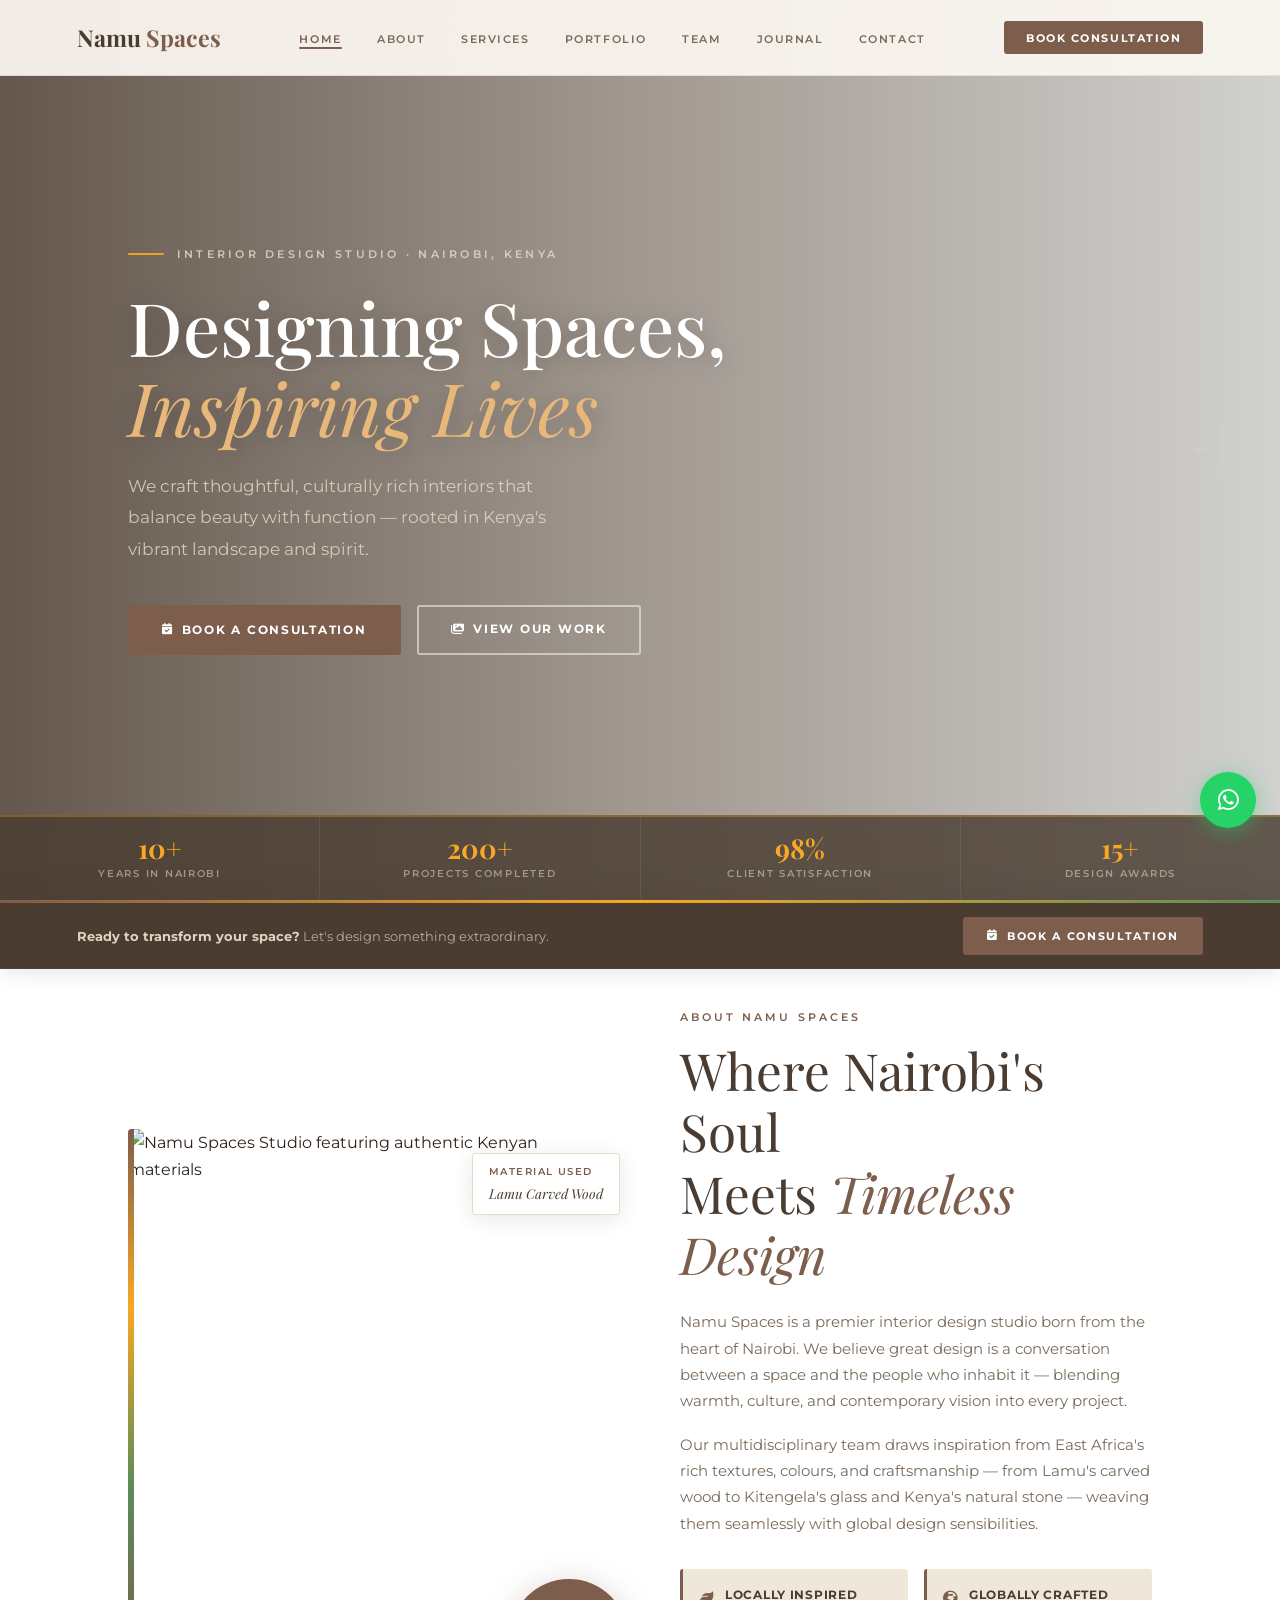
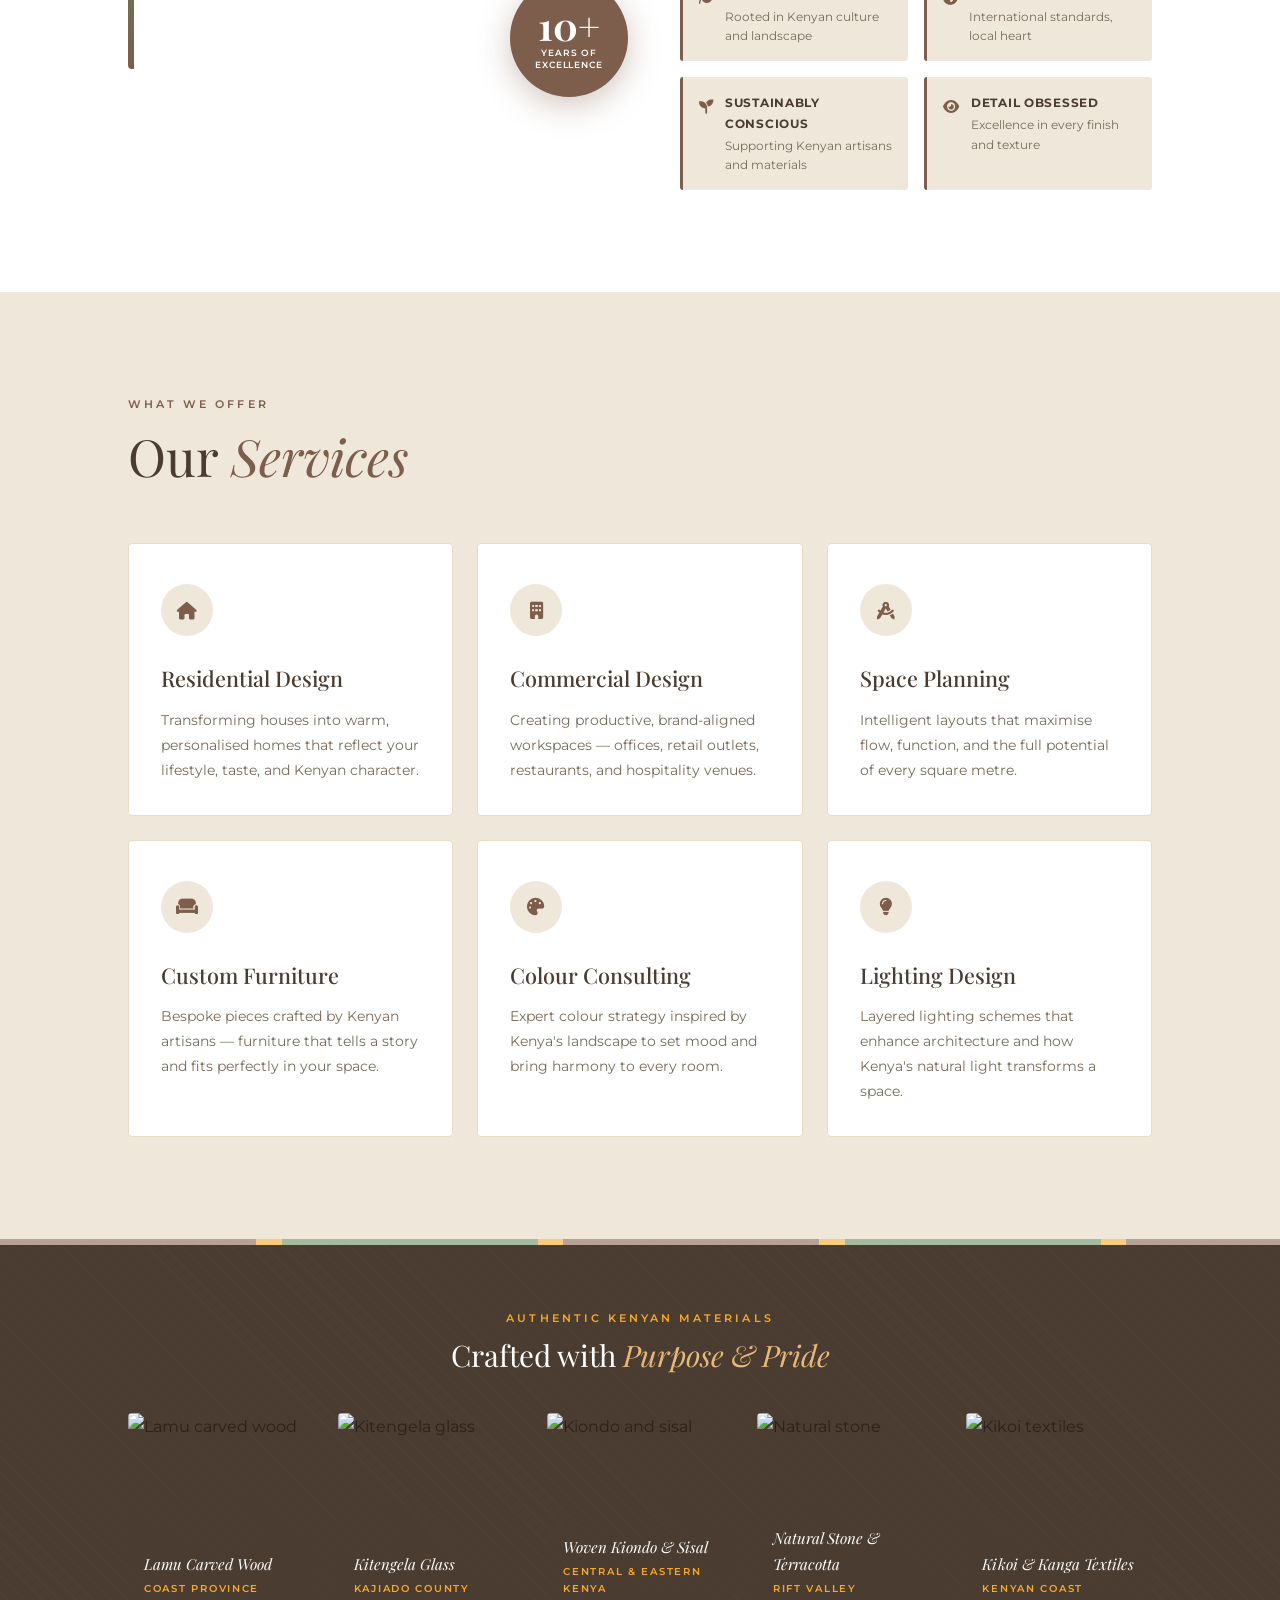
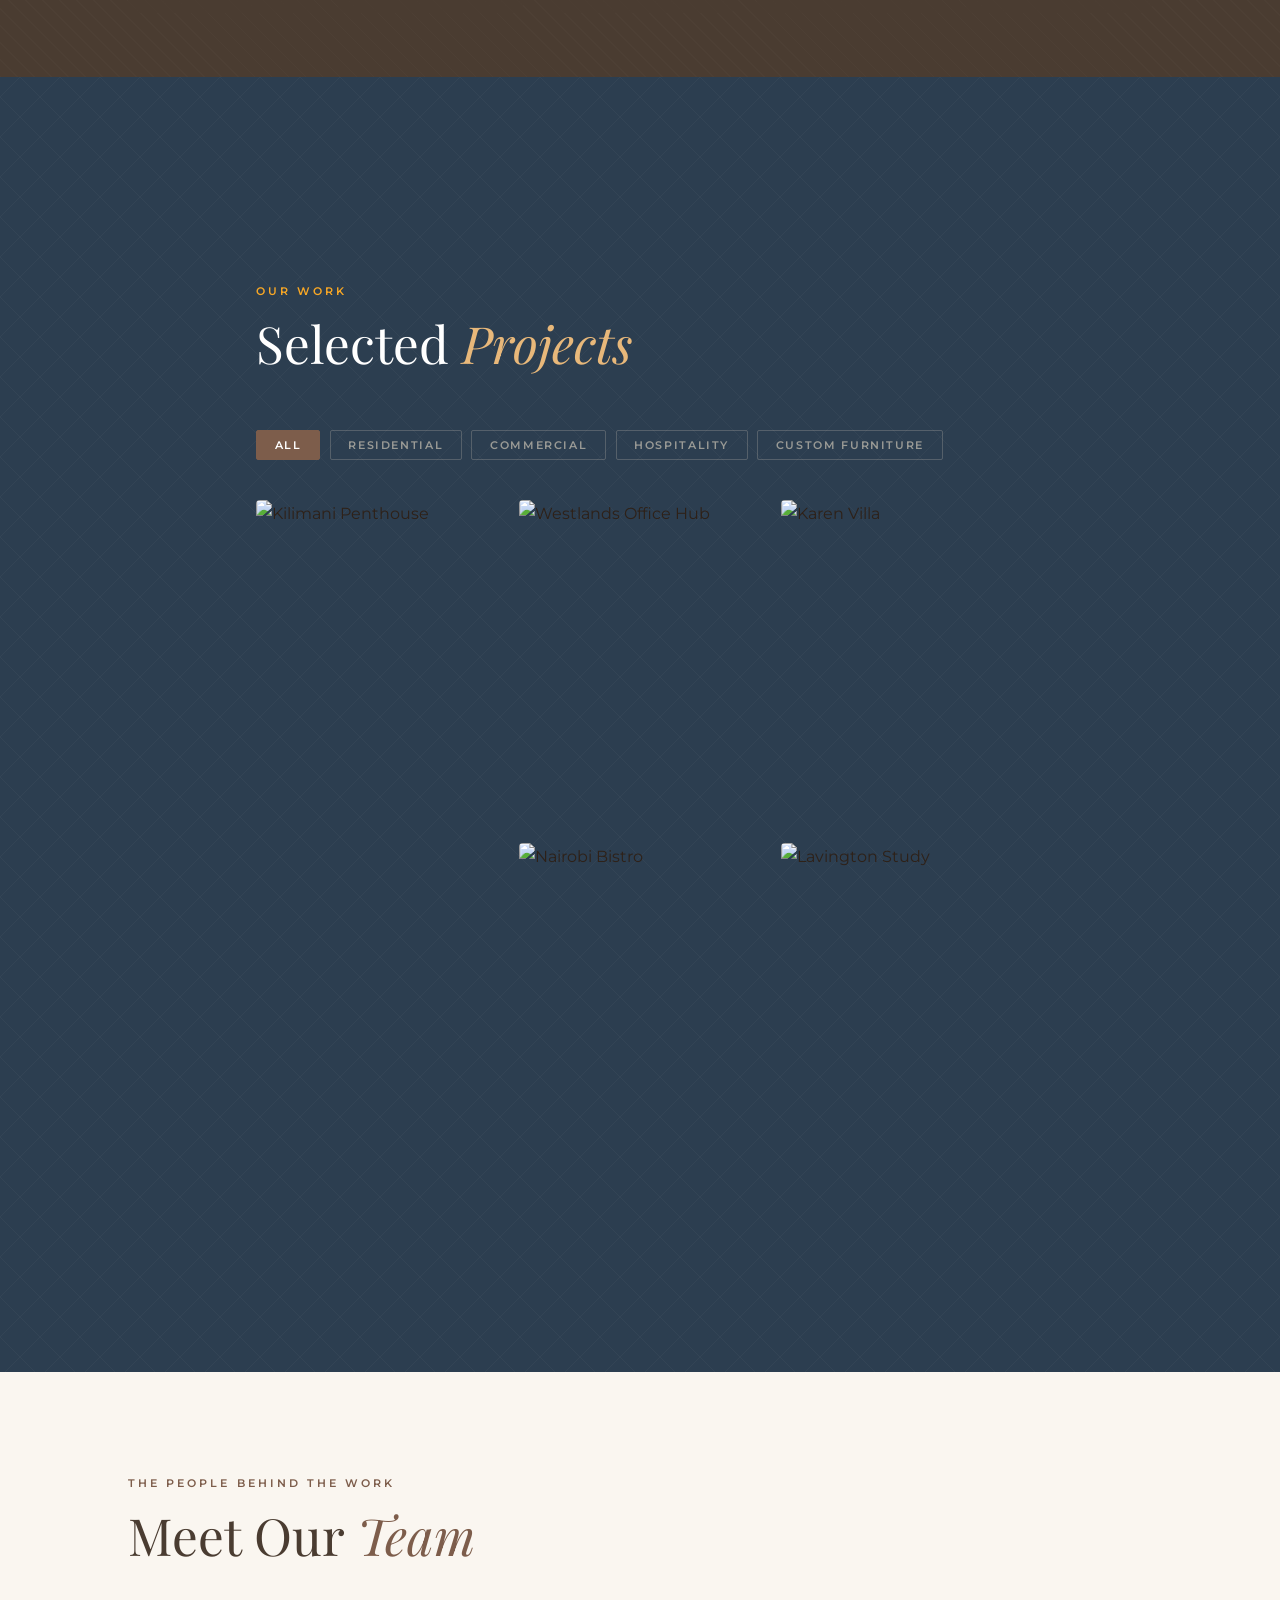
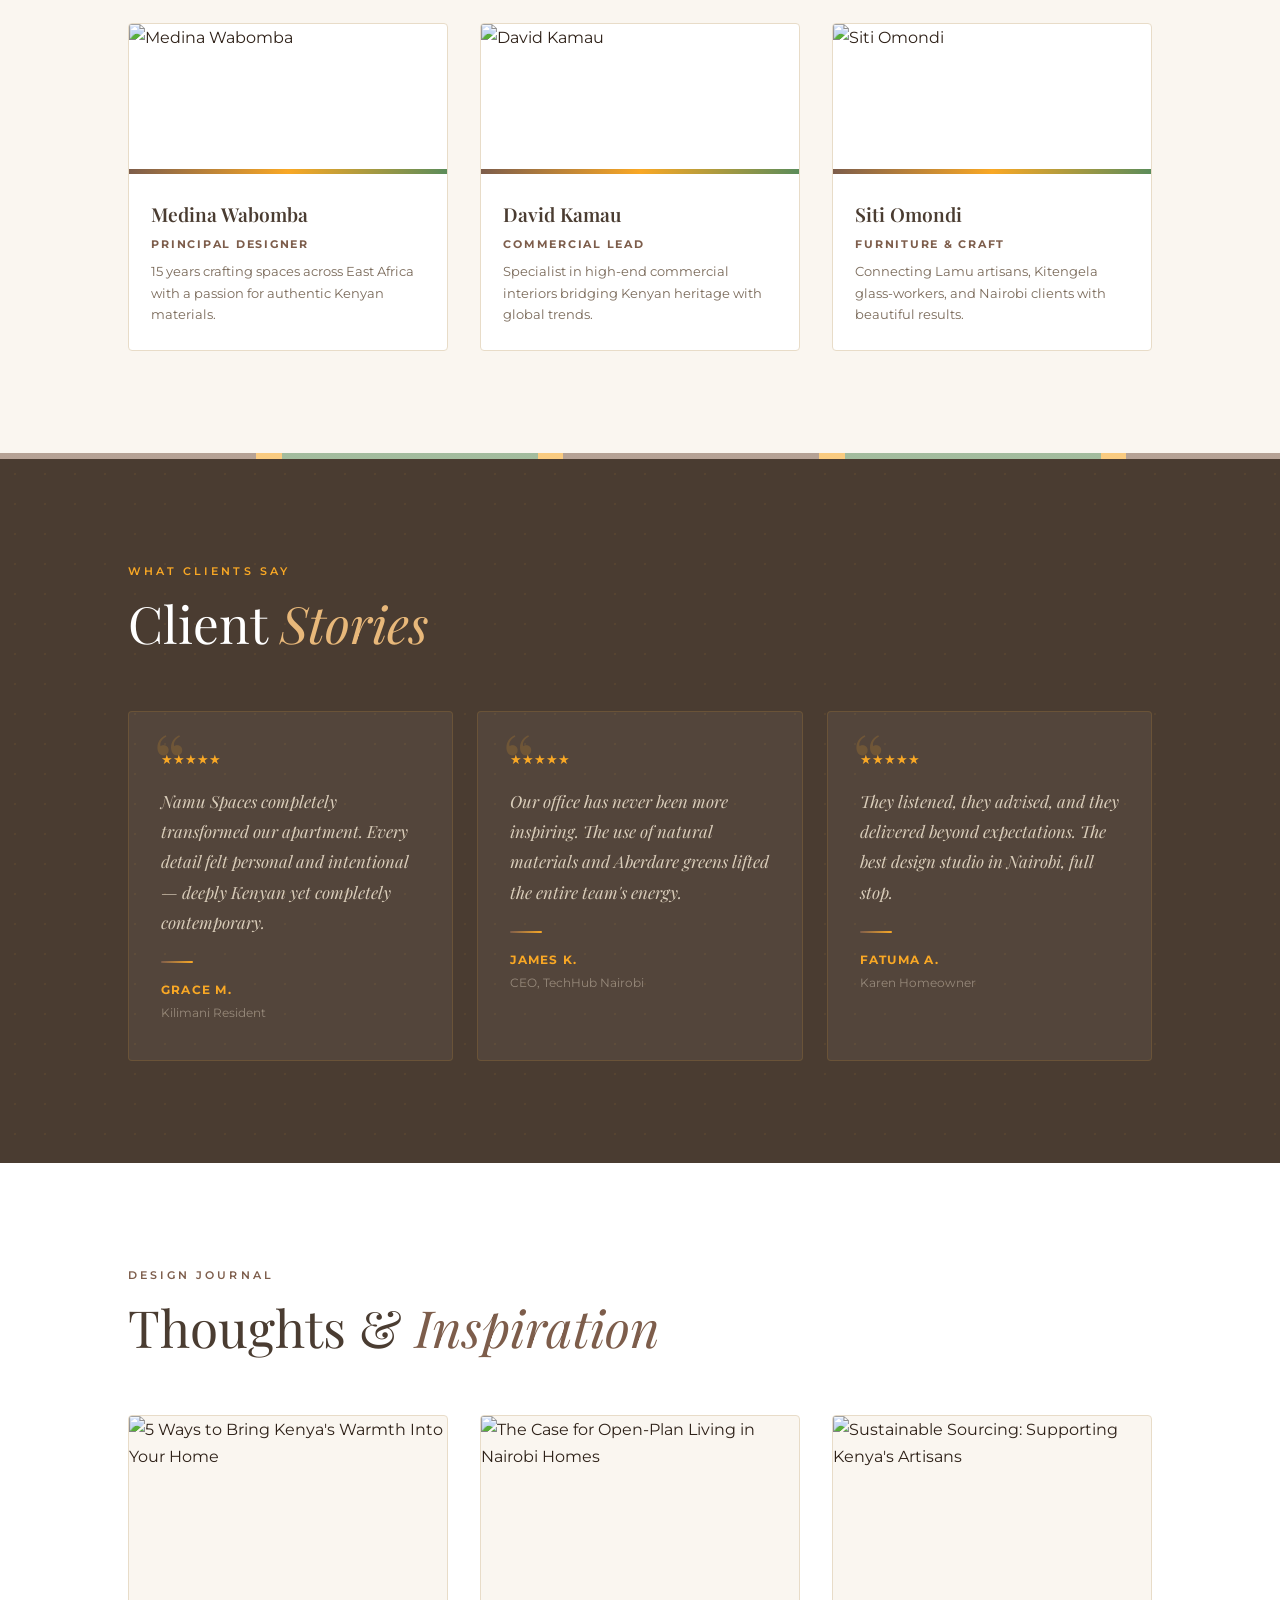
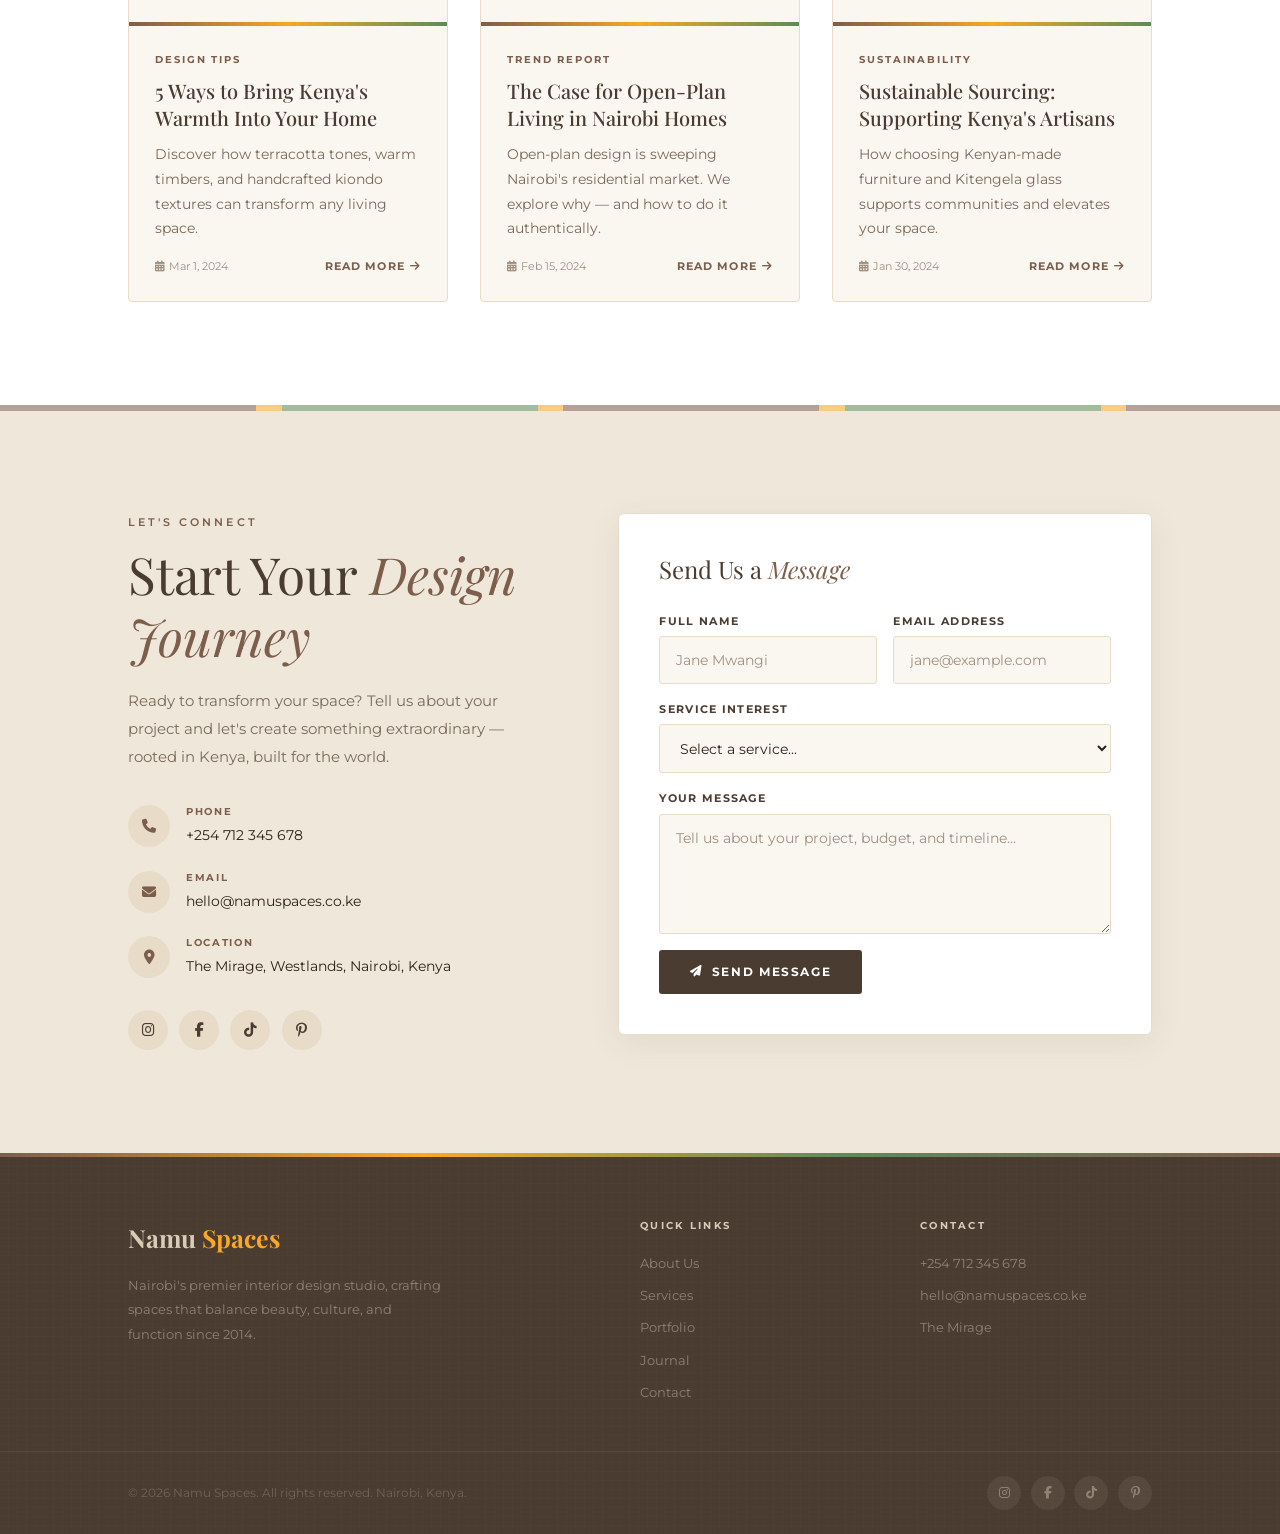
==== index.html @ 4f020feb "Add files via upload" ====
<!DOCTYPE html>
<html lang="en">
<head>
<meta charset="UTF-8">
<meta name="viewport" content="width=device-width, initial-scale=1.0">
<title>Namu Spaces | Interior Design Studio Nairobi, Kenya</title>
<meta name="description" content="Namu Spaces is Nairobi's premier interior design studio. We transform homes and commercial spaces with culturally rich, elegant design rooted in Kenya's landscape.">
<meta name="keywords" content="interior design Nairobi, interior designer Kenya, home decor Nairobi, residential interior design Kenya, commercial interior design Nairobi, space planning Nairobi">
<meta name="robots" content="index, follow">
<link rel="canonical" href="https://namuspaces.co.ke/">
<meta property="og:type" content="website">
<meta property="og:title" content="Namu Spaces | Interior Design Studio Nairobi">
<meta property="og:description" content="Designing spaces that inspire lives. Nairobi's premier interior design studio.">
<meta property="og:image" content="https://images.unsplash.com/photo-1616486338812-3dadae4b4ace?w=1200&q=80">
<meta name="twitter:card" content="summary_large_image">
<link rel="preconnect" href="https://fonts.googleapis.com">
<link href="https://fonts.googleapis.com/css2?family=Playfair+Display:ital,wght@0,400;0,500;0,600;0,700;1,400;1,500&family=Montserrat:wght@300;400;500;600;700&display=swap" rel="stylesheet">
<link rel="stylesheet" href="https://cdnjs.cloudflare.com/ajax/libs/font-awesome/6.5.0/css/all.min.css">
<style>
/* ================================================================
   NAMU SPACES — KENYAN DESIGN SYSTEM
   Palette: Earth Foundation + Natural Greens + Cultural Accents
================================================================ */
:root {
  /* Earth Foundation */
  --tc:        #7D5D4B;
  --tc-l:      #9B7260;
  --tc-warm:   #A68A64;
  --tc-deep:   #4A3C31;
  /* Natural Greens */
  --aberdare:  #5B8C5A;
  --forest:    #3A5A40;
  /* Sky & Water */
  --twilight:  #2C3E50;
  /* Accents <= 15% */
  --gold:      #F9A825;
  --spice:     #E25822;
  /* Neutrals */
  --cream:     #F8F4EE;
  --cream-w:   #EFE8DA;
  --sand-l:    #E8DCC8;
  --sand:      #CFC0A5;
  --parch:     #FAF6F0;
  --white:     #FFFFFF;
  --text:      #2E2118;
  --muted:     #7A6A5A;
  --light:     #A09080;
  /* Layout */
  --nav-h:     76px;
  --sp:        clamp(4rem,8vw,7rem);
  --ease:      cubic-bezier(.4,0,.2,1);
  --t:         .35s;
}
*,*::before,*::after { box-sizing:border-box; margin:0; padding:0; }
html { scroll-behavior:smooth; -webkit-font-smoothing:antialiased; }
body { font-family:'Montserrat',sans-serif; font-size:1rem; line-height:1.7; color:var(--text); background:var(--parch); overflow-x:hidden; }
img { display:block; max-width:100%; }
a { text-decoration:none; color:inherit; }
button { cursor:pointer; border:none; background:none; font-family:inherit; }
ul { list-style:none; }
h1 { font-family:'Playfair Display',serif; font-size:clamp(2.4rem,6vw,4.6rem); font-weight:500; line-height:1.1; }
h2 { font-family:'Playfair Display',serif; font-size:clamp(2rem,4vw,3.2rem); font-weight:400; line-height:1.2; }
h3,h4 { font-family:'Playfair Display',serif; line-height:1.25; }
p { color:var(--muted); }

/* ── Kenyan Motif Utilities ── */
.maasai-bg {
  background-image: radial-gradient(circle, rgba(125,93,75,.07) 1.5px, transparent 1.5px),
                    radial-gradient(circle, rgba(91,140,90,.04) 1px, transparent 1px);
  background-size: 28px 28px, 14px 14px;
  background-position: 0 0, 7px 7px;
}
.kanga-div {
  display:block; width:100%; height:6px; border:none; margin:0;
  background: linear-gradient(90deg,
    var(--tc) 0%, var(--tc) 20%, var(--gold) 20%, var(--gold) 22%,
    var(--aberdare) 22%, var(--aberdare) 42%, var(--gold) 42%, var(--gold) 44%,
    var(--tc) 44%, var(--tc) 64%, var(--gold) 64%, var(--gold) 66%,
    var(--aberdare) 66%, var(--aberdare) 86%, var(--gold) 86%, var(--gold) 88%,
    var(--tc) 88%, var(--tc) 100%);
  opacity: .55;
}
.eyebrow { font-size:.68rem; font-weight:600; letter-spacing:.28em; text-transform:uppercase; color:var(--tc); display:block; margin-bottom:.8rem; }
.sec-title { color:var(--tc-deep); }
.sec-title em { font-style:italic; color:var(--tc); }
.sec { padding: var(--sp) 10vw; }
.sec-hd { margin-bottom:3.5rem; }

/* ── Buttons ── */
.btn-p {
  display:inline-flex; align-items:center; gap:.5rem;
  padding:.85rem 2rem; background:var(--tc); color:var(--white);
  font-family:'Montserrat',sans-serif; font-size:.72rem; font-weight:700;
  letter-spacing:.15em; text-transform:uppercase;
  border-radius:3px; border:2px solid var(--tc); transition:all var(--t) var(--ease);
}
.btn-p:hover { background:var(--tc-deep); border-color:var(--tc-deep); transform:translateY(-2px); box-shadow:0 6px 20px rgba(74,60,49,.25); }
.btn-o {
  display:inline-flex; align-items:center; gap:.5rem;
  padding:.85rem 2rem; background:transparent; color:var(--white);
  font-family:'Montserrat',sans-serif; font-size:.72rem; font-weight:700;
  letter-spacing:.15em; text-transform:uppercase;
  border-radius:3px; border:2px solid rgba(255,255,255,.5); transition:all var(--t) var(--ease);
}
.btn-o:hover { background:rgba(255,255,255,.1); border-color:rgba(255,255,255,.85); }
.btn-d {
  display:inline-flex; align-items:center; gap:.5rem;
  padding:.8rem 1.8rem; background:var(--tc-deep); color:var(--white);
  font-family:'Montserrat',sans-serif; font-size:.72rem; font-weight:700;
  letter-spacing:.14em; text-transform:uppercase;
  border-radius:3px; border:2px solid var(--tc-deep); transition:all var(--t) var(--ease);
}
.btn-d:hover { background:var(--tc); border-color:var(--tc); }

/* ── NAV ── */
#nav {
  position:fixed; top:0; left:0; right:0; z-index:900;
  height:var(--nav-h); display:flex; align-items:center; justify-content:space-between;
  padding:0 6vw; background:rgba(250,246,240,.94); backdrop-filter:blur(16px);
  border-bottom:1px solid rgba(125,93,75,.12); transition:box-shadow var(--t) var(--ease);
}
#nav.scrolled { box-shadow:0 2px 32px rgba(74,60,49,.1); }
.nav-logo { font-family:'Playfair Display',serif; font-size:1.45rem; font-weight:700; color:var(--tc-deep); }
.nav-logo span { color:var(--tc); }
.nav-links { display:flex; gap:2.2rem; }
.nav-links a {
  font-size:.7rem; font-weight:600; letter-spacing:.14em; text-transform:uppercase;
  color:var(--muted); transition:color var(--t); position:relative; padding-bottom:3px;
}
.nav-links a::after {
  content:''; position:absolute; bottom:0; left:0;
  width:0; height:2px; background:var(--tc); border-radius:1px; transition:width var(--t);
}
.nav-links a:hover,.nav-links a.active { color:var(--tc); }
.nav-links a:hover::after,.nav-links a.active::after { width:100%; }
.nav-cta {
  font-size:.7rem; font-weight:700; letter-spacing:.14em; text-transform:uppercase;
  padding:.6rem 1.35rem; background:var(--tc); color:var(--white); border-radius:3px; transition:all var(--t);
}
.nav-cta:hover { background:var(--tc-deep); }
.hamburger { display:none; flex-direction:column; gap:5px; padding:5px; }
.hamburger span { display:block; width:23px; height:2px; background:var(--tc-deep); border-radius:1px; transition:var(--t); }
.mob-menu {
  display:none; position:fixed; top:var(--nav-h); left:0; right:0;
  background:var(--parch); z-index:899; flex-direction:column;
  padding:1.5rem 6vw 2rem; border-bottom:1px solid var(--sand-l); box-shadow:0 10px 28px rgba(74,60,49,.12);
}
.mob-menu.open { display:flex; }
.mob-menu a {
  font-size:.8rem; font-weight:600; letter-spacing:.14em; text-transform:uppercase;
  color:var(--muted); padding:.9rem 0; border-bottom:1px solid var(--sand-l); transition:color var(--t);
}
.mob-menu a:hover { color:var(--tc); }
.mob-cta {
  display:inline-flex; margin-top:1.25rem; padding:.75rem 1.5rem;
  background:var(--tc); color:var(--white); font-size:.7rem; font-weight:700;
  letter-spacing:.14em; text-transform:uppercase; border-radius:3px; align-self:flex-start;
}

/* ── HERO ── */
#home { position:relative; height:100vh; min-height:640px; display:flex; align-items:center; overflow:hidden; }
.hero-bg {
  position:absolute; inset:0; background-size:cover; background-position:center;
  animation:hZoom 22s ease-in-out infinite alternate;
}
@keyframes hZoom { from{transform:scale(1)} to{transform:scale(1.05)} }
.hero-bg::after {
  content:''; position:absolute; inset:0;
  background:linear-gradient(to right, rgba(74,60,49,.85) 0%, rgba(74,60,49,.5) 50%, rgba(44,62,80,.2) 100%);
}
.hero-content { position:relative; z-index:2; padding:0 10vw; max-width:860px; animation:hIn 1.3s var(--ease) both; }
@keyframes hIn { from{opacity:0;transform:translateY(32px)} to{opacity:1;transform:none} }
.hero-tag { display:flex; align-items:center; gap:.8rem; margin-bottom:1.4rem; }
.hero-tag .line { width:36px; height:2px; background:var(--gold); border-radius:1px; opacity:.9; }
.hero-tag span { font-size:.68rem; font-weight:600; letter-spacing:.3em; text-transform:uppercase; color:rgba(232,220,200,.82); }
.hero-h1 { color:var(--white); margin-bottom:1.5rem; text-shadow:0 2px 24px rgba(0,0,0,.25); }
.hero-h1 em { font-style:italic; color:#E8B87A; font-weight:400; }
.hero-sub { font-size:clamp(.95rem,1.4vw,1.05rem); font-weight:400; color:rgba(232,220,200,.82); max-width:460px; line-height:1.85; margin-bottom:2.5rem; }
.hero-btns { display:flex; gap:1rem; flex-wrap:wrap; }
.hero-stats {
  position:absolute; bottom:0; left:0; right:0; z-index:2;
  display:flex; align-items:stretch;
  background:rgba(74,60,49,.82); backdrop-filter:blur(8px);
  border-top:2px solid rgba(249,168,37,.3);
}
.hero-stat { flex:1; padding:1.1rem 1.5rem; border-right:1px solid rgba(255,255,255,.07); display:flex; flex-direction:column; align-items:center; text-align:center; }
.hero-stat:last-child { border-right:none; }
.hs-n { font-family:'Playfair Display',serif; font-size:1.7rem; font-weight:700; color:var(--gold); line-height:1; }
.hs-l { font-size:.6rem; font-weight:600; letter-spacing:.18em; text-transform:uppercase; color:rgba(232,220,200,.55); margin-top:.25rem; }
.hero-scroll {
  position:absolute; right:3rem; top:50%; transform:translateY(-50%); z-index:2;
  display:flex; flex-direction:column; align-items:center; gap:.5rem;
  color:rgba(232,220,200,.4); font-size:.6rem; letter-spacing:.25em; text-transform:uppercase;
  writing-mode:vertical-lr; animation:sFade 3s ease-in-out infinite;
}
@keyframes sFade { 0%,100%{opacity:.4} 50%{opacity:.85} }
.hero-scroll i { writing-mode:horizontal-tb; font-size:.7rem; }

/* ── ABOUT ── */
#about { background:var(--white); }
.about-wrap { display:grid; grid-template-columns:1fr 1fr; gap:5rem; align-items:center; }
.about-img-col { position:relative; }
.about-frame { position:relative; border-radius:4px; overflow:hidden; }
.about-frame img { width:100%; height:540px; object-fit:cover; display:block; transition:transform .8s var(--ease); }
.about-frame:hover img { transform:scale(1.03); }
.about-frame::after {
  content:''; position:absolute; top:0; left:0; width:6px; height:100%;
  background:linear-gradient(to bottom, var(--tc), var(--gold) 33%, var(--aberdare) 66%, var(--tc));
}
.about-badge {
  position:absolute; bottom:-1.75rem; right:-1.75rem; width:118px; height:118px;
  background:var(--tc); color:var(--white); border-radius:50%;
  display:flex; flex-direction:column; align-items:center; justify-content:center; text-align:center;
  box-shadow:0 8px 32px rgba(125,93,75,.35);
}
.about-badge .n { font-family:'Playfair Display',serif; font-size:2.4rem; font-weight:700; line-height:1; }
.about-badge .l { font-size:.57rem; font-weight:600; letter-spacing:.1em; text-transform:uppercase; margin-top:.2rem; line-height:1.3; }
.mat-tag { position:absolute; top:1.5rem; right:-1.25rem; background:var(--white); border:1px solid var(--sand-l); border-radius:3px; padding:.6rem 1rem; box-shadow:0 4px 20px rgba(74,60,49,.12); }
.mt-l { font-size:.6rem; font-weight:600; letter-spacing:.15em; text-transform:uppercase; color:var(--tc); }
.mt-v { font-family:'Playfair Display',serif; font-size:.85rem; font-style:italic; color:var(--tc-deep); margin-top:.1rem; }
.about-txt h2 { margin-bottom:1.5rem; }
.about-txt p { font-size:.96rem; margin-bottom:1.15rem; }
.about-vals { display:grid; grid-template-columns:1fr 1fr; gap:1rem; margin-top:2rem; }
.av { display:flex; align-items:flex-start; gap:.75rem; padding:1rem; background:var(--cream-w); border-radius:3px; border-left:3px solid var(--tc); transition:all var(--t); }
.av:hover { background:var(--sand-l); border-left-color:var(--aberdare); }
.av-ic { color:var(--tc); font-size:.9rem; margin-top:.1rem; flex-shrink:0; }
.av-t { font-size:.75rem; font-weight:700; letter-spacing:.06em; text-transform:uppercase; color:var(--tc-deep); margin-bottom:.12rem; }
.av-s { font-size:.77rem; color:var(--muted); line-height:1.55; }

/* ── SERVICES ── */
#services { background:var(--cream-w); position:relative; overflow:hidden; }
.svc-grid { display:grid; grid-template-columns:repeat(auto-fit,minmax(250px,1fr)); gap:1.5rem; position:relative; z-index:1; }
.svc-card {
  background:var(--white); padding:2.5rem 2rem 2rem; border-radius:4px;
  border:1px solid var(--sand-l); transition:all var(--t) var(--ease); position:relative; overflow:hidden;
}
.svc-card::before {
  content:''; position:absolute; top:0; left:0; right:0; height:4px;
  background:linear-gradient(90deg, var(--tc), var(--gold), var(--aberdare));
  opacity:0; transition:opacity .35s;
}
.svc-card:hover::before { opacity:1; }
.svc-card:hover { box-shadow:0 16px 48px rgba(74,60,49,.12); transform:translateY(-5px); }
.svc-ic { width:52px; height:52px; background:var(--cream-w); border-radius:50%; display:flex; align-items:center; justify-content:center; margin-bottom:1.5rem; font-size:1.1rem; color:var(--tc); transition:all var(--t); }
.svc-card:hover .svc-ic { background:var(--tc); color:var(--white); }
.svc-name { font-family:'Playfair Display',serif; font-size:1.35rem; font-weight:500; color:var(--tc-deep); margin-bottom:.65rem; }
.svc-desc { font-size:.87rem; line-height:1.8; color:var(--muted); }
/* Loading skeletons */
.skel { border-radius:4px; background:linear-gradient(90deg,var(--sand-l) 25%,var(--sand) 50%,var(--sand-l) 75%); background-size:200% 100%; animation:shim 1.6s infinite; }
.skel-d { border-radius:4px; background:linear-gradient(90deg,rgba(255,255,255,.05) 25%,rgba(255,255,255,.1) 50%,rgba(255,255,255,.05) 75%); background-size:200% 100%; animation:shim 1.6s infinite; }
@keyframes shim { 0%{background-position:200% 0} 100%{background-position:-200% 0} }

/* ── MATERIALS ── */
#materials { background:var(--tc-deep); padding:4rem 10vw; position:relative; overflow:hidden; }
#materials::before { content:''; position:absolute; inset:0; background-image:repeating-linear-gradient(45deg,rgba(255,255,255,.015) 0,rgba(255,255,255,.015) 1px,transparent 1px,transparent 12px); }
.mat-head { text-align:center; margin-bottom:2.5rem; position:relative; z-index:1; }
.mat-row { display:flex; gap:1.5rem; position:relative; z-index:1; }
.mat-item { flex:1; min-width:0; height:200px; border-radius:4px; overflow:hidden; position:relative; }
.mat-item img { width:100%; height:100%; object-fit:cover; transition:transform .6s var(--ease); display:block; }
.mat-item:hover img { transform:scale(1.08); }
.mat-ov { position:absolute; inset:0; background:linear-gradient(to top,rgba(74,60,49,.88) 0%,transparent 60%); display:flex; flex-direction:column; justify-content:flex-end; padding:1rem; }
.mat-nm { font-family:'Playfair Display',serif; font-size:.95rem; font-style:italic; color:var(--white); }
.mat-og { font-size:.6rem; font-weight:600; letter-spacing:.18em; text-transform:uppercase; color:var(--gold); margin-top:.2rem; }

/* ── PORTFOLIO ── */
#portfolio { background:var(--twilight); padding:var(--sp) 10vw; position:relative; }
#portfolio::before { content:''; position:absolute; inset:0; pointer-events:none; background-image:url("data:image/svg+xml,%3Csvg width='40' height='40' viewBox='0 0 40 40' xmlns='http://www.w3.org/2000/svg'%3E%3Cpath d='M20 0L40 20L20 40L0 20Z' fill='none' stroke='rgba(255,255,255,0.03)' stroke-width='1'/%3E%3C/svg%3E"); background-size:40px 40px; }
#portfolio .sec-hd { position:relative; z-index:1; }
#portfolio .eyebrow { color:var(--gold); }
#portfolio .sec-title { color:var(--white); }
#portfolio .sec-title em { color:#E8B87A; }
.port-filters { display:flex; flex-wrap:wrap; gap:.6rem; margin-bottom:2.5rem; position:relative; z-index:1; }
.pf-btn { font-size:.68rem; font-weight:600; letter-spacing:.15em; text-transform:uppercase; padding:.42rem 1.1rem; border:1px solid rgba(232,220,200,.22); color:rgba(232,220,200,.58); border-radius:2px; cursor:pointer; transition:all var(--t); }
.pf-btn:hover,.pf-btn.active { background:var(--tc); color:var(--white); border-color:var(--tc); }
.port-grid { display:grid; grid-template-columns:repeat(3,1fr); gap:1.25rem; position:relative; z-index:1; }
.port-card { border-radius:4px; overflow:hidden; position:relative; aspect-ratio:3/4; cursor:pointer; }
.port-card:first-child { grid-row:span 2; aspect-ratio:auto; }
.port-img { width:100%; height:100%; object-fit:cover; display:block; transition:transform .65s var(--ease); }
.port-card:hover .port-img { transform:scale(1.06); }
.port-ov { position:absolute; inset:0; background:linear-gradient(to top,rgba(44,62,80,.9) 0%,rgba(74,60,49,.25) 55%,transparent 100%); opacity:0; transition:opacity var(--t); display:flex; flex-direction:column; justify-content:flex-end; padding:1.5rem; }
.port-card:hover .port-ov { opacity:1; }
.port-ov::before { content:''; position:absolute; top:0; left:0; right:0; height:4px; background:linear-gradient(90deg,var(--tc),var(--gold),var(--aberdare)); opacity:0; transition:opacity var(--t); }
.port-card:hover .port-ov::before { opacity:1; }
.port-tag { font-size:.6rem; font-weight:700; letter-spacing:.2em; text-transform:uppercase; color:var(--gold); margin-bottom:.3rem; }
.port-title { font-family:'Playfair Display',serif; font-size:1.2rem; font-weight:400; color:var(--white); margin-bottom:.3rem; }
.port-desc { font-size:.78rem; color:rgba(232,220,200,.75); line-height:1.6; }
.port-inq { display:inline-flex; align-items:center; gap:.4rem; margin-top:.75rem; padding:.42rem .9rem; background:rgba(249,168,37,.15); color:var(--gold); border:1px solid rgba(249,168,37,.35); border-radius:2px; font-size:.65rem; font-weight:700; letter-spacing:.12em; text-transform:uppercase; cursor:pointer; transition:all var(--t); }
.port-inq:hover { background:var(--gold); color:var(--tc-deep); }
.port-empty { color:rgba(232,220,200,.4); text-align:center; padding:3rem; grid-column:1/-1; }

/* ── TEAM ── */
#team { background:var(--parch); }
.team-grid { display:grid; grid-template-columns:repeat(auto-fit,minmax(230px,1fr)); gap:2rem; }
.team-card { background:var(--white); border-radius:4px; overflow:hidden; border:1px solid var(--sand-l); transition:all var(--t); }
.team-card:hover { box-shadow:0 14px 40px rgba(74,60,49,.12); transform:translateY(-4px); }
.team-img-w { position:relative; overflow:hidden; }
.team-img { width:100%; height:150px; object-fit:cover; object-position:top; display:flex; transition:transform .7s var(--ease); }
.team-card:hover .team-img { transform:scale(1.04); }
.team-acc { position:absolute; bottom:0; left:0; right:0; height:5px; background:linear-gradient(90deg,var(--tc),var(--gold),var(--aberdare)); }
.team-info { padding:1.5rem 1.4rem; }
.team-nm { font-family:'Playfair Display',serif; font-size:1.2rem; font-weight:600; color:var(--tc-deep); margin-bottom:.25rem; }
.team-rl { font-size:.68rem; font-weight:700; letter-spacing:.16em; text-transform:uppercase; color:var(--tc); margin-bottom:.5rem; }
.team-bio { font-size:.82rem; color:var(--muted); line-height:1.65; }

/* ── TESTIMONIALS ── */
#testimonials { background:var(--tc-deep); padding:var(--sp) 10vw; position:relative; overflow:hidden; }
#testimonials::before { content:''; position:absolute; inset:0; pointer-events:none; background-image:radial-gradient(circle,rgba(249,168,37,.07) 1.5px,transparent 1.5px); background-size:30px 30px; }
#testimonials .sec-hd { position:relative; z-index:1; }
#testimonials .eyebrow { color:var(--gold); }
#testimonials .sec-title { color:var(--white); }
#testimonials .sec-title em { color:#E8B87A; }
.testi-grid { display:grid; grid-template-columns:repeat(auto-fit,minmax(290px,1fr)); gap:1.5rem; position:relative; z-index:1; }
.testi-card { background:rgba(255,255,255,.05); border-radius:4px; border:1px solid rgba(249,168,37,.14); padding:2.25rem 2rem; position:relative; transition:all var(--t); }
.testi-card:hover { background:rgba(255,255,255,.08); transform:translateY(-3px); }
.testi-q { font-family:'Playfair Display',serif; font-size:5rem; line-height:1; color:var(--gold); opacity:.17; position:absolute; top:.5rem; left:1.5rem; user-select:none; }
.testi-stars { color:var(--gold); font-size:.82rem; margin-bottom:1rem; }
.testi-text { font-family:'Playfair Display',serif; font-size:1.05rem; font-style:italic; color:rgba(232,220,200,.9); line-height:1.8; margin-bottom:1.5rem; }
.testi-div { width:32px; height:2px; background:linear-gradient(90deg,var(--tc),var(--gold)); border-radius:1px; margin-bottom:1rem; }
.testi-author { font-size:.78rem; font-weight:700; letter-spacing:.1em; text-transform:uppercase; color:var(--gold); }
.testi-role { font-size:.76rem; color:rgba(232,220,200,.45); margin-top:.2rem; }

/* ── BLOG ── */
#blog { background:var(--white); }
.blog-grid { display:grid; grid-template-columns:repeat(auto-fit,minmax(300px,1fr)); gap:2rem; }
.blog-card { background:var(--parch); border-radius:4px; overflow:hidden; border:1px solid var(--sand-l); transition:all var(--t); }
.blog-card:hover { box-shadow:0 12px 36px rgba(74,60,49,.1); transform:translateY(-4px); }
.blog-img-w { position:relative; overflow:hidden; }
.blog-img { width:100%; height:210px; object-fit:cover; display:block; transition:transform .65s var(--ease); }
.blog-card:hover .blog-img { transform:scale(1.05); }
.blog-img-w::after { content:''; position:absolute; bottom:0; left:0; right:0; height:4px; background:linear-gradient(90deg,var(--tc),var(--gold) 50%,var(--aberdare)); }
.blog-body { padding:1.6rem; }
.blog-cat { font-size:.62rem; font-weight:700; letter-spacing:.2em; text-transform:uppercase; color:var(--tc); margin-bottom:.55rem; }
.blog-title { font-family:'Playfair Display',serif; font-size:1.25rem; font-weight:500; color:var(--tc-deep); margin-bottom:.7rem; line-height:1.35; }
.blog-exc { font-size:.86rem; line-height:1.8; color:var(--muted); margin-bottom:1rem; }
.blog-ft { display:flex; align-items:center; justify-content:space-between; }
.blog-dt { font-size:.68rem; color:var(--light); }
.blog-rd { font-size:.68rem; font-weight:700; letter-spacing:.1em; text-transform:uppercase; color:var(--tc); display:flex; align-items:center; gap:.35rem; transition:gap var(--t); }
.blog-card:hover .blog-rd { gap:.6rem; }

/* ── CONTACT ── */
#contact { background:var(--cream-w); }
.contact-wrap { display:grid; grid-template-columns:1fr 1.3fr; gap:5rem; align-items:start; }
.cinfo h2 { margin-bottom:1.25rem; }
.cinfo > p { font-size:.95rem; line-height:1.85; margin-bottom:2rem; }
.c-row { display:flex; align-items:flex-start; gap:1rem; margin-bottom:1.35rem; }
.c-ic { width:42px; height:42px; flex-shrink:0; background:var(--sand-l); border-radius:50%; display:flex; align-items:center; justify-content:center; color:var(--tc); font-size:.88rem; margin-top:.1rem; transition:all var(--t); }
.c-row:hover .c-ic { background:var(--tc); color:var(--white); }
.c-lbl { font-size:.65rem; font-weight:700; letter-spacing:.16em; text-transform:uppercase; color:var(--tc); margin-bottom:.2rem; }
.c-val { font-size:.9rem; color:var(--text); line-height:1.6; }
.soc-row { display:flex; gap:.7rem; margin-top:2rem; }
.soc-btn { width:40px; height:40px; border-radius:50%; background:var(--sand-l); color:var(--tc-deep); display:flex; align-items:center; justify-content:center; font-size:.9rem; transition:all var(--t); }
.soc-btn:hover { background:var(--tc); color:var(--white); transform:translateY(-2px); }
.cform { background:var(--white); border-radius:6px; padding:2.5rem; box-shadow:0 8px 32px rgba(74,60,49,.08); border:1px solid var(--sand-l); }
.cform h3 { font-family:'Playfair Display',serif; font-size:1.5rem; font-weight:400; color:var(--tc-deep); margin-bottom:1.75rem; }
.f2 { display:grid; grid-template-columns:1fr 1fr; gap:1rem; }
.fg { display:flex; flex-direction:column; gap:.38rem; margin-bottom:1rem; }
.fg label { font-size:.68rem; font-weight:700; letter-spacing:.12em; text-transform:uppercase; color:var(--tc-deep); }
.fg input,.fg textarea,.fg select { padding:.85rem 1rem; border:1.5px solid var(--sand-l); background:var(--parch); border-radius:3px; font-family:'Montserrat',sans-serif; font-size:.88rem; color:var(--text); outline:none; transition:border-color var(--t),box-shadow var(--t); width:100%; }
.fg input:focus,.fg textarea:focus,.fg select:focus { border-color:var(--tc); box-shadow:0 0 0 3px rgba(125,93,75,.1); background:var(--white); }
.fg input::placeholder,.fg textarea::placeholder { color:var(--light); }
.fg textarea { resize:vertical; min-height:120px; }
.form-ok { display:none; align-items:center; gap:.5rem; padding:.9rem 1.1rem; background:rgba(91,140,90,.1); border:1px solid var(--aberdare); border-radius:3px; color:var(--forest); font-size:.88rem; font-weight:600; margin-top:.5rem; }
.form-ok.show { display:flex; }

/* ── FOOTER ── */
footer { background:var(--tc-deep); color:rgba(232,220,200,.6); position:relative; overflow:hidden; }
footer::before { content:''; position:absolute; top:0; left:0; right:0; height:4px; background:linear-gradient(90deg,var(--tc) 0,var(--gold) 33%,var(--aberdare) 66%,var(--tc) 100%); }
footer::after { content:''; position:absolute; inset:0; pointer-events:none; background-image:repeating-linear-gradient(0deg,transparent,transparent 8px,rgba(255,255,255,.012) 8px,rgba(255,255,255,.012) 9px),repeating-linear-gradient(90deg,transparent,transparent 8px,rgba(255,255,255,.012) 8px,rgba(255,255,255,.012) 9px); }
.fin { position:relative; z-index:1; }
.ftop { display:grid; grid-template-columns:2fr 1fr 1fr; gap:3rem; padding:4rem 10vw 3rem; }
.f-logo { font-family:'Playfair Display',serif; font-size:1.55rem; font-weight:700; color:rgba(232,220,200,.9); margin-bottom:.85rem; }
.f-logo span { color:var(--gold); }
.f-about { font-size:.84rem; line-height:1.85; color:rgba(232,220,200,.43); max-width:320px; }
.f-hd { font-size:.65rem; font-weight:700; letter-spacing:.22em; text-transform:uppercase; color:rgba(232,220,200,.9); margin-bottom:1.1rem; }
.f-links { display:flex; flex-direction:column; gap:.6rem; }
.f-links a { font-size:.83rem; color:rgba(232,220,200,.43); transition:color var(--t); }
.f-links a:hover { color:var(--gold); }
.fbot { border-top:1px solid rgba(232,220,200,.07); padding:1.5rem 10vw; display:flex; flex-wrap:wrap; align-items:center; justify-content:space-between; gap:1rem; }
.fcopy { font-size:.74rem; color:rgba(232,220,200,.24); }
.fsoc { display:flex; gap:.6rem; }
.fsb { width:34px; height:34px; border-radius:50%; background:rgba(232,220,200,.07); color:rgba(232,220,200,.4); display:flex; align-items:center; justify-content:center; font-size:.78rem; transition:all var(--t); }
.fsb:hover { background:var(--tc); color:var(--white); transform:translateY(-2px); }

/* ── PERSISTENT CTA BAR ── */
#cta-bar { position:fixed; bottom:0; left:0; right:0; z-index:800; background:var(--tc-deep); border-top:3px solid transparent; border-image:linear-gradient(90deg,var(--tc),var(--gold),var(--aberdare)) 1; display:flex; align-items:center; justify-content:space-between; padding:.9rem 6vw; box-shadow:0 -4px 28px rgba(74,60,49,.22); transform:translateY(100%); transition:transform .4s var(--ease); }
#cta-bar.visible { transform:translateY(0); }
.cta-t { font-size:.82rem; color:rgba(232,220,200,.7); }
.cta-t strong { color:rgba(232,220,200,.95); font-weight:700; }

/* ── WHATSAPP ── */
#wa-btn { position:fixed; bottom:72px; right:1.5rem; z-index:801; width:56px; height:56px; background:#25D366; color:var(--white); border-radius:50%; display:flex; align-items:center; justify-content:center; font-size:1.5rem; box-shadow:0 4px 20px rgba(37,211,102,.45); transition:all var(--t); animation:waW 5s ease-in-out 4s infinite; }
#wa-btn:hover { background:#1ebe5d; transform:scale(1.1); }
@keyframes waW { 0%,88%,100%{transform:rotate(0)} 90%{transform:rotate(-12deg)} 93%{transform:rotate(12deg)} 96%{transform:rotate(-6deg)} }
.wa-tip { position:absolute; right:66px; top:50%; transform:translateY(-50%); background:var(--tc-deep); color:var(--white); font-size:.7rem; font-weight:600; letter-spacing:.08em; white-space:nowrap; padding:.38rem .8rem; border-radius:3px; opacity:0; pointer-events:none; transition:opacity var(--t); }
#wa-btn:hover .wa-tip { opacity:1; }

/* ── INQUIRY MODAL ── */
#inq-modal { display:none; position:fixed; inset:0; z-index:1100; background:rgba(74,60,49,.78); backdrop-filter:blur(8px); align-items:center; justify-content:center; padding:1rem; }
#inq-modal.open { display:flex; }
.inq-box { background:var(--white); border-radius:6px; padding:2.5rem; width:100%; max-width:520px; max-height:90vh; overflow-y:auto; box-shadow:0 32px 80px rgba(74,60,49,.35); position:relative; animation:mIn .3s var(--ease); }
@keyframes mIn { from{opacity:0;transform:translateY(14px) scale(.97)} to{opacity:1;transform:none} }
.inq-box::before { content:''; position:absolute; top:0; left:0; right:0; height:4px; border-radius:6px 6px 0 0; background:linear-gradient(90deg,var(--tc),var(--gold),var(--aberdare)); }
.inq-close { position:absolute; top:1rem; right:1rem; width:34px; height:34px; border-radius:50%; display:flex; align-items:center; justify-content:center; color:var(--muted); font-size:.9rem; transition:all var(--t); }
.inq-close:hover { background:var(--sand-l); color:var(--text); }
.inq-box h2 { font-size:1.85rem; font-weight:400; color:var(--tc-deep); margin-bottom:.25rem; }
.inq-sub { font-size:.84rem; color:var(--muted); margin-bottom:1.75rem; }

/* ── SCROLL REVEAL ── */
.sr { opacity:0; transform:translateY(24px); transition:opacity .65s ease,transform .65s ease; }
.sr.on { opacity:1; transform:none; }

/* ── RESPONSIVE ── */
@media(max-width:1100px){
  .port-grid{grid-template-columns:repeat(2,1fr)}
  .port-card:first-child{grid-row:auto;aspect-ratio:3/4}
  .ftop{grid-template-columns:1fr 1fr}
  .mat-row{flex-wrap:wrap}
  .mat-item{min-width:calc(50% - .75rem)}
}
@media(max-width:900px){
  .about-wrap{grid-template-columns:1fr;gap:3rem}
  .about-badge{bottom:.5rem;right:.5rem;width:90px;height:90px}
  .about-badge .n{font-size:1.9rem}
  .mat-tag{display:none}
  .contact-wrap{grid-template-columns:1fr;gap:3rem}
  .f2{grid-template-columns:1fr}
  .hero-stats{display:none}
  .about-vals{grid-template-columns:1fr}
}
@media(max-width:768px){
  .nav-links,.nav-cta{display:none}
  .hamburger{display:flex}
  .port-grid{grid-template-columns:1fr}
  .ftop{grid-template-columns:1fr;padding:3rem 6vw 2rem}
  .sec{padding:var(--sp) 6vw}
  #cta-bar .cta-t{display:none}
  .hero-scroll{display:none}
  .mat-item{min-width:100%}
}
@media(max-width:480px){
  .hero-btns{flex-direction:column}
  .btn-p,.btn-o{width:100%;justify-content:center}
  #wa-btn{bottom:76px;right:1rem}
  .inq-box{padding:2rem 1.5rem}
}
</style>
</head>
<body>

<!-- WhatsApp Float -->
<a id="wa-btn" href="https://wa.me/254712345678" target="_blank" rel="noopener" aria-label="Chat on WhatsApp">
  <i class="fab fa-whatsapp"></i>
  <span class="wa-tip">Chat on WhatsApp</span>
</a>

<!-- Persistent CTA Bar -->
<div id="cta-bar">
  <div class="cta-t"><strong>Ready to transform your space?</strong> Let's design something extraordinary.</div>
  <button class="btn-p" onclick="openBooking()" style="font-size:.7rem;padding:.6rem 1.4rem"><i class="fas fa-calendar-check"></i> Book a Consultation</button>
</div>

<!-- NAV -->
<nav id="nav">
  <div class="nav-logo">Namu <span>Spaces</span></div>
  <ul class="nav-links">
    <li><a href="#home">Home</a></li>
    <li><a href="#about">About</a></li>
    <li><a href="#services">Services</a></li>
    <li><a href="#portfolio">Portfolio</a></li>
    <li><a href="#team">Team</a></li>
    <li><a href="#blog">Journal</a></li>
    <li><a href="#contact">Contact</a></li>
  </ul>
  <button class="nav-cta" onclick="openBooking()">Book Consultation</button>
  <div class="hamburger" id="hamburger" onclick="toggleMenu()">
    <span></span><span></span><span></span>
  </div>
</nav>
<div class="mob-menu" id="mob-menu">
  <a href="#home" onclick="closeMenu()">Home</a>
  <a href="#about" onclick="closeMenu()">About</a>
  <a href="#services" onclick="closeMenu()">Services</a>
  <a href="#portfolio" onclick="closeMenu()">Portfolio</a>
  <a href="#team" onclick="closeMenu()">Team</a>
  <a href="#blog" onclick="closeMenu()">Journal</a>
  <a href="#contact" onclick="closeMenu()">Contact</a>
  <button class="mob-cta" onclick="openBooking();closeMenu()"><i class="fas fa-calendar-check"></i> Book a Consultation</button>
</div>

<!-- HERO -->
<section id="home">
  <div class="hero-bg" id="hero-bg" style="background-image:url('https://images.unsplash.com/photo-1616486338812-3dadae4b4ace?w=1600&q=80')"></div>
  <div class="hero-content">
    <div class="hero-tag">
      <span class="line"></span>
      <span id="hero-eyebrow">Interior Design Studio &middot; Nairobi, Kenya</span>
    </div>
    <h1 class="hero-h1" id="hero-title">Designing Spaces,<br><em id="hero-title-em">Inspiring Lives</em></h1>
    <p class="hero-sub" id="hero-sub">We craft thoughtful, culturally rich interiors that balance beauty with function &mdash; rooted in Kenya&apos;s vibrant landscape and spirit.</p>
    <div class="hero-btns">
      <button class="btn-p" onclick="openBooking()"><i class="fas fa-calendar-check"></i> Book a Consultation</button>
      <a href="#portfolio" class="btn-o"><i class="fas fa-images"></i> View Our Work</a>
    </div>
  </div>
  <div class="hero-stats">
    <div class="hero-stat"><div class="hs-n">10+</div><div class="hs-l">Years in Nairobi</div></div>
    <div class="hero-stat"><div class="hs-n">200+</div><div class="hs-l">Projects Completed</div></div>
    <div class="hero-stat"><div class="hs-n">98%</div><div class="hs-l">Client Satisfaction</div></div>
    <div class="hero-stat"><div class="hs-n">15+</div><div class="hs-l">Design Awards</div></div>
  </div>
  <div class="hero-scroll"><i class="fas fa-chevron-down"></i><span>Scroll</span></div>
</section>

<hr class="kanga-div">

<!-- ABOUT -->
<section id="about" class="sec">
  <div class="about-wrap">
    <div class="about-img-col sr">
      <div class="about-frame">
        <img id="about-img" src="https://images.unsplash.com/photo-1586023492125-27b2c045efd7?w=800&q=80" alt="Namu Spaces Studio featuring authentic Kenyan materials">
      </div>
      <div class="mat-tag"><div class="mt-l">Material Used</div><div class="mt-v">Lamu Carved Wood</div></div>
      <div class="about-badge"><span class="n">10+</span><span class="l">Years of Excellence</span></div>
    </div>
    <div class="about-txt sr" style="transition-delay:.15s">
      <span class="eyebrow">About Namu Spaces</span>
      <h2 class="sec-title">Where Nairobi&apos;s Soul<br>Meets <em>Timeless Design</em></h2>
      <div id="about-text">
        <p>Namu Spaces is a premier interior design studio born from the heart of Nairobi. We believe great design is a conversation between a space and the people who inhabit it &mdash; blending warmth, culture, and contemporary vision into every project.</p>
        <p>Our multidisciplinary team draws inspiration from East Africa&apos;s rich textures, colours, and craftsmanship &mdash; from Lamu&apos;s carved wood to Kitengela&apos;s glass and Kenya&apos;s natural stone &mdash; weaving them seamlessly with global design sensibilities.</p>
      </div>
      <div class="about-vals">
        <div class="av"><div class="av-ic"><i class="fas fa-leaf"></i></div><div><div class="av-t">Locally Inspired</div><div class="av-s">Rooted in Kenyan culture and landscape</div></div></div>
        <div class="av"><div class="av-ic"><i class="fas fa-globe-africa"></i></div><div><div class="av-t">Globally Crafted</div><div class="av-s">International standards, local heart</div></div></div>
        <div class="av"><div class="av-ic"><i class="fas fa-seedling"></i></div><div><div class="av-t">Sustainably Conscious</div><div class="av-s">Supporting Kenyan artisans and materials</div></div></div>
        <div class="av"><div class="av-ic"><i class="fas fa-eye"></i></div><div><div class="av-t">Detail Obsessed</div><div class="av-s">Excellence in every finish and texture</div></div></div>
      </div>
    </div>
  </div>
</section>

<!-- SERVICES -->
<section id="services" class="sec maasai-bg">
  <div class="sec-hd sr"><span class="eyebrow">What We Offer</span><h2 class="sec-title">Our <em>Services</em></h2></div>
  <div class="svc-grid" id="svc-grid">
    <div class="skel" style="height:220px"></div>
    <div class="skel" style="height:220px"></div>
    <div class="skel" style="height:220px"></div>
    <div class="skel" style="height:220px"></div>
  </div>
</section>

<hr class="kanga-div">

<!-- MATERIALS STRIP -->
<section id="materials">
  <div class="mat-head sr">
    <span class="eyebrow" style="color:var(--gold);display:block;text-align:center;margin-bottom:.6rem">Authentic Kenyan Materials</span>
    <h2 style="font-family:'Playfair Display',serif;font-size:1.85rem;font-weight:400;color:var(--white);text-align:center">Crafted with <em style="color:#E8B87A;font-style:italic">Purpose &amp; Pride</em></h2>
  </div>
  <div class="mat-row sr" style="transition-delay:.1s">
    <div class="mat-item"><img src="https://images.unsplash.com/photo-1493663284031-b7e3aefcae8e?w=400&q=80" alt="Lamu carved wood" loading="lazy"><div class="mat-ov"><div class="mat-nm">Lamu Carved Wood</div><div class="mat-og">Coast Province</div></div></div>
    <div class="mat-item"><img src="https://images.unsplash.com/photo-1558618666-fcd25c85cd64?w=400&q=80" alt="Kitengela glass" loading="lazy"><div class="mat-ov"><div class="mat-nm">Kitengela Glass</div><div class="mat-og">Kajiado County</div></div></div>
    <div class="mat-item"><img src="https://images.unsplash.com/photo-1586023492125-27b2c045efd7?w=400&q=80" alt="Kiondo and sisal" loading="lazy"><div class="mat-ov"><div class="mat-nm">Woven Kiondo &amp; Sisal</div><div class="mat-og">Central &amp; Eastern Kenya</div></div></div>
    <div class="mat-item"><img src="https://images.unsplash.com/photo-1565814329452-e1efa11c5b89?w=400&q=80" alt="Natural stone" loading="lazy"><div class="mat-ov"><div class="mat-nm">Natural Stone &amp; Terracotta</div><div class="mat-og">Rift Valley</div></div></div>
    <div class="mat-item"><img src="https://images.unsplash.com/photo-1524178232363-1fb2b075b655?w=400&q=80" alt="Kikoi textiles" loading="lazy"><div class="mat-ov"><div class="mat-nm">Kikoi &amp; Kanga Textiles</div><div class="mat-og">Kenyan Coast</div></div></div>
  </div>
</section>

<!-- PORTFOLIO -->
<section id="portfolio">
  <div class="sec" style="padding-bottom:0">
    <div class="sec-hd sr"><span class="eyebrow">Our Work</span><h2 class="sec-title">Selected <em>Projects</em></h2></div>
    <div class="port-filters" id="port-filters"></div>
  </div>
  <div style="padding:0 10vw var(--sp)">
    <div class="port-grid" id="port-grid">
      <div class="skel-d" style="aspect-ratio:3/4"></div>
      <div class="skel-d" style="aspect-ratio:3/4"></div>
      <div class="skel-d" style="aspect-ratio:3/4"></div>
    </div>
  </div>
</section>

<!-- TEAM -->
<section id="team" class="sec">
  <div class="sec-hd sr"><span class="eyebrow">The People Behind The Work</span><h2 class="sec-title">Meet Our <em>Team</em></h2></div>
  <div class="team-grid" id="team-grid">
    <div class="skel" style="height:800px"></div>
    <div class="skel" style="height:800px"></div>
    <div class="skel" style="height:800px"></div>
  </div>
</section>

<hr class="kanga-div">

<!-- TESTIMONIALS -->
<section id="testimonials">
  <div class="sec-hd sr"><span class="eyebrow">What Clients Say</span><h2 class="sec-title">Client <em>Stories</em></h2></div>
  <div class="testi-grid" id="testi-grid">
    <div class="skel-d" style="height:200px"></div>
    <div class="skel-d" style="height:200px"></div>
    <div class="skel-d" style="height:200px"></div>
  </div>
</section>

<!-- BLOG -->
<section id="blog" class="sec">
  <div class="sec-hd sr"><span class="eyebrow">Design Journal</span><h2 class="sec-title">Thoughts &amp; <em>Inspiration</em></h2></div>
  <div class="blog-grid" id="blog-grid">
    <div class="skel" style="height:380px"></div>
    <div class="skel" style="height:380px"></div>
    <div class="skel" style="height:380px"></div>
  </div>
</section>

<hr class="kanga-div">

<!-- CONTACT -->
<section id="contact" class="sec">
  <div class="contact-wrap">
    <div class="cinfo sr">
      <span class="eyebrow">Let's Connect</span>
      <h2 class="sec-title">Start Your <em>Design Journey</em></h2>
      <p>Ready to transform your space? Tell us about your project and let's create something extraordinary &mdash; rooted in Kenya, built for the world.</p>
      <div class="c-row"><div class="c-ic"><i class="fas fa-phone"></i></div><div><div class="c-lbl">Phone</div><div class="c-val" id="ci-phone">+254 712 345 678</div></div></div>
      <div class="c-row"><div class="c-ic"><i class="fas fa-envelope"></i></div><div><div class="c-lbl">Email</div><div class="c-val" id="ci-email">hello@namuspaces.co.ke</div></div></div>
      <div class="c-row"><div class="c-ic"><i class="fas fa-map-marker-alt"></i></div><div><div class="c-lbl">Location</div><div class="c-val" id="ci-location">The Mirage, Westlands, Nairobi, Kenya</div></div></div>
      <div class="soc-row">
        <a class="soc-btn" id="si-instagram" href="#" target="_blank" aria-label="Instagram"><i class="fab fa-instagram"></i></a>
        <a class="soc-btn" id="si-facebook" href="#" target="_blank" aria-label="Facebook"><i class="fab fa-facebook-f"></i></a>
        <a class="soc-btn" id="si-tiktok" href="#" target="_blank" aria-label="TikTok"><i class="fab fa-tiktok"></i></a>
        <a class="soc-btn" id="si-pinterest" href="#" target="_blank" aria-label="Pinterest"><i class="fab fa-pinterest-p"></i></a>
      </div>
    </div>
    <div class="cform sr" style="transition-delay:.15s">
      <h3>Send Us a <em style="font-style:italic;color:var(--tc)">Message</em></h3>
      <form onsubmit="submitContact(event)">
        <div class="f2">
          <div class="fg"><label>Full Name</label><input type="text" placeholder="Jane Mwangi" required></div>
          <div class="fg"><label>Email Address</label><input type="email" placeholder="jane@example.com" required></div>
        </div>
        <div class="fg"><label>Service Interest</label>
          <select>
            <option value="">Select a service...</option>
            <option>Residential Design</option><option>Commercial Design</option>
            <option>Space Planning</option><option>Custom Furniture</option>
            <option>Colour Consulting</option><option>Lighting Design</option>
          </select>
        </div>
        <div class="fg"><label>Your Message</label><textarea placeholder="Tell us about your project, budget, and timeline..." required></textarea></div>
        <button type="submit" class="btn-d"><i class="fas fa-paper-plane"></i> Send Message</button>
        <div class="form-ok" id="form-ok"><i class="fas fa-check-circle"></i> Thank you! We'll be in touch within 24 hours.</div>
      </form>
    </div>
  </div>
</section>

<!-- FOOTER -->
<footer>
  <div class="fin">
    <div class="ftop">
      <div>
        <div class="f-logo">Namu <span>Spaces</span></div>
        <p class="f-about" id="footer-about">Nairobi's premier interior design studio, crafting spaces that balance beauty, culture, and function since 2014.</p>
      </div>
      <div>
        <div class="f-hd">Quick Links</div>
        <div class="f-links">
          <a href="#about">About Us</a><a href="#services">Services</a>
          <a href="#portfolio">Portfolio</a><a href="#blog">Journal</a><a href="#contact">Contact</a>
        </div>
      </div>
      <div>
        <div class="f-hd">Contact</div>
        <div class="f-links">
          <a id="f-phone" href="tel:+254712345678">+254 712 345 678</a>
          <a id="f-email" href="mailto:hello@namuspaces.co.ke">medinawabomba5@gmail.com</a>
          <a id="f-location" href="#">Westlands, Nairobi</a>
        </div>
      </div>
    </div>
    <div class="fbot">
      <div class="fcopy" id="footer-copy">&copy; 2024 Namu Spaces. All rights reserved. Nairobi, Kenya.</div>
      <div class="fsoc">
        <a class="fsb" id="f-ig" href="#" target="_blank"><i class="fab fa-instagram"></i></a>
        <a class="fsb" id="f-fb" href="#" target="_blank"><i class="fab fa-facebook-f"></i></a>
        <a class="fsb" id="f-tt" href="#" target="_blank"><i class="fab fa-tiktok"></i></a>
        <a class="fsb" id="f-pi" href="#" target="_blank"><i class="fab fa-pinterest-p"></i></a>
      </div>
    </div>
  </div>
</footer>

<!-- INQUIRY MODAL -->
<div id="inq-modal">
  <div class="inq-box">
    <button class="inq-close" onclick="closeInquiry()"><i class="fas fa-times"></i></button>
    <h2>Project <em style="color:var(--tc);font-style:italic">Inquiry</em></h2>
    <p class="inq-sub">Enquiring about: <strong id="inq-project" style="color:var(--tc)">General Consultation</strong></p>
    <form onsubmit="submitInquiry(event)">
      <div class="f2">
        <div class="fg"><label>Full Name</label><input type="text" placeholder="Jane Mwangi" required></div>
        <div class="fg"><label>Phone</label><input type="tel" placeholder="+254 7XX XXX XXX"></div>
      </div>
      <div class="fg"><label>Email Address</label><input type="email" placeholder="jane@example.com" required></div>
      <div class="fg"><label>Tell Us About Your Project</label><textarea placeholder="Budget range, timeline, style preferences..." required></textarea></div>
      <button type="submit" class="btn-d"><i class="fas fa-paper-plane"></i> Send Inquiry</button>
      <div class="form-ok" id="inq-ok"><i class="fas fa-check-circle"></i> Inquiry sent! We will contact you within 24 hours.</div>
    </form>
  </div>
</div>

<script>
/* ================================================================
   NAMU SPACES — Public Site JavaScript
   Kenyan Design System | Clean, self-contained, no framework
================================================================ */

var D = {
  settings: {
    phone: '+254 712 345 678', email: 'hello@namuspaces.co.ke',
    location: 'The Mirage, Westlands, Nairobi, Kenya',
    whatsapp: '254712345678',
    instagram: 'https://instagram.com/namuspaces',
    facebook: 'https://facebook.com/namuspaces',
    tiktok: 'https://tiktok.com/@namuspaces',
    pinterest: 'https://pinterest.com/namuspaces',
    heroTitle: 'Designing Spaces,', heroTitleEm: 'Inspiring Lives',
    heroSub: "We craft thoughtful, culturally rich interiors that balance beauty with function — rooted in Kenya's vibrant landscape and spirit.",
    heroEyebrow: 'Interior Design Studio · Nairobi, Kenya',
    heroBg: 'https://images.unsplash.com/photo-1616486338812-3dadae4b4ace?w=1600&q=80',
    footerAbout: "Nairobi's premier interior design studio, crafting spaces that balance beauty, culture, and function since 2014."
  },
  services: [
    {id:'s1',icon:'fa-home',name:'Residential Design',desc:'Transforming houses into warm, personalised homes that reflect your lifestyle, taste, and Kenyan character.'},
    {id:'s2',icon:'fa-building',name:'Commercial Design',desc:'Creating productive, brand-aligned workspaces — offices, retail outlets, restaurants, and hospitality venues.'},
    {id:'s3',icon:'fa-drafting-compass',name:'Space Planning',desc:'Intelligent layouts that maximise flow, function, and the full potential of every square metre.'},
    {id:'s4',icon:'fa-couch',name:'Custom Furniture',desc:"Bespoke pieces crafted by Kenyan artisans — furniture that tells a story and fits perfectly in your space."},
    {id:'s5',icon:'fa-palette',name:'Colour Consulting',desc:"Expert colour strategy inspired by Kenya's landscape to set mood and bring harmony to every room."},
    {id:'s6',icon:'fa-lightbulb',name:'Lighting Design',desc:"Layered lighting schemes that enhance architecture and how Kenya's natural light transforms a space."}
  ],
  projects: [
    {id:'p1',title:'Kilimani Penthouse',category:'Residential',desc:'A luminous 4-bed penthouse fusing Lamu craftsmanship with modern minimalism.',image:'https://images.unsplash.com/photo-1618221195710-dd6b41faaea6?w=800&q=80'},
    {id:'p2',title:'Westlands Office Hub',category:'Commercial',desc:'Collaborative workspace for 200 creatives — warm earth tones and natural textures.',image:'https://images.unsplash.com/photo-1555041469-a586c61ea9bc?w=800&q=80'},
    {id:'p3',title:'Karen Villa',category:'Residential',desc:'Terracotta tones and gallery walls in a serene Karen suburb retreat.',image:'https://images.unsplash.com/photo-1631679706909-1844bbd07221?w=800&q=80'},
    {id:'p4',title:'Nairobi Bistro',category:'Hospitality',desc:'Vibrant restaurant concept celebrating Kenyan cuisine and coastal culture.',image:'https://images.unsplash.com/photo-1600210492493-0946911123ea?w=800&q=80'},
    {id:'p5',title:'Lavington Study',category:'Custom Furniture',desc:'Bespoke olive-wood bookcase and desk suite for a home library.',image:'https://images.unsplash.com/photo-1560185007-cde436f6a4d0?w=800&q=80'}
  ],
  team: [
    {id:'t1',name:'Medina Wabomba',role:'Principal Designer',bio:'15 years crafting spaces across East Africa with a passion for authentic Kenyan materials.',image:'https://images.unsplash.com/photo-1531746020798-e6953c6e8e04?w=400&q=80'},
    {id:'t2',name:'David Kamau',role:'Commercial Lead',bio:'Specialist in high-end commercial interiors bridging Kenyan heritage with global trends.',image:'https://images.unsplash.com/photo-1506794778202-cad84cf45f1d?w=400&q=80'},
    {id:'t3',name:'Siti Omondi',role:'Furniture & Craft',bio:"Connecting Lamu artisans, Kitengela glass-workers, and Nairobi clients with beautiful results.",image:'https://images.unsplash.com/photo-1544005313-94ddf0286df2?w=400&q=80'}
  ],
  testimonials: [
    {id:'r1',text:'Namu Spaces completely transformed our apartment. Every detail felt personal and intentional — deeply Kenyan yet completely contemporary.',author:'Grace M.',role:'Kilimani Resident',stars:5},
    {id:'r2',text:"Our office has never been more inspiring. The use of natural materials and Aberdare greens lifted the entire team's energy.",author:'James K.',role:'CEO, TechHub Nairobi',stars:5},
    {id:'r3',text:'They listened, they advised, and they delivered beyond expectations. The best design studio in Nairobi, full stop.',author:'Fatuma A.',role:'Karen Homeowner',stars:5}
  ],
  blog: [
    {id:'b1',title:"5 Ways to Bring Kenya's Warmth Into Your Home",category:'Design Tips',excerpt:"Discover how terracotta tones, warm timbers, and handcrafted kiondo textures can transform any living space.",date:'Mar 1, 2024',image:'https://images.unsplash.com/photo-1556909114-f6e7ad7d3136?w=600&q=80'},
    {id:'b2',title:'The Case for Open-Plan Living in Nairobi Homes',category:'Trend Report',excerpt:"Open-plan design is sweeping Nairobi's residential market. We explore why — and how to do it authentically.",date:'Feb 15, 2024',image:'https://images.unsplash.com/photo-1567225557594-88d73e55f2cb?w=600&q=80'},
    {id:'b3',title:"Sustainable Sourcing: Supporting Kenya's Artisans",category:'Sustainability',excerpt:'How choosing Kenyan-made furniture and Kitengela glass supports communities and elevates your space.',date:'Jan 30, 2024',image:'https://images.unsplash.com/photo-1493663284031-b7e3aefcae8e?w=600&q=80'}
  ]
};

function lsGet(k) { try { var v = localStorage.getItem('ns_' + k); return v ? JSON.parse(v) : null; } catch(e) { return null; } }

var cfg   = lsGet('settings')     || D.settings;
var svcs  = lsGet('services')     || D.services;
var projs = lsGet('projects')     || D.projects;
var team  = lsGet('team')         || D.team;
var testis= lsGet('testimonials') || D.testimonials;
var blogs = lsGet('blog')         || D.blog;

function e(s) { if (!s) return ''; return String(s).replace(/&/g,'&amp;').replace(/</g,'&lt;').replace(/>/g,'&gt;').replace(/"/g,'&quot;'); }
function el(id) { return document.getElementById(id); }
function tx(id, val) { var n = el(id); if (n && val != null) n.textContent = val; }

function applySettings() {
  var bg = el('hero-bg'); if (bg) bg.style.backgroundImage = "url('" + cfg.heroBg + "')";
  tx('hero-eyebrow', cfg.heroEyebrow);
  tx('hero-sub', cfg.heroSub);
  var ht = el('hero-title');
  if (ht) ht.innerHTML = e(cfg.heroTitle) + '<br><em id="hero-title-em">' + e(cfg.heroTitleEm) + '</em>';
  tx('ci-phone', cfg.phone);
  tx('ci-email', cfg.email);
  tx('ci-location', cfg.location);
  tx('footer-about', cfg.footerAbout);
  var fp = el('f-phone'); if (fp) { fp.textContent = cfg.phone; fp.href = 'tel:' + cfg.phone.replace(/\s/g,''); }
  var fe = el('f-email'); if (fe) { fe.textContent = cfg.email; fe.href = 'mailto:' + cfg.email; }
  tx('f-location', cfg.location.split(',')[0]);
  var wa = el('wa-btn'); if (wa) wa.href = 'https://wa.me/' + cfg.whatsapp + '?text=Hello%20Namu%20Spaces!';
  var cp = el('footer-copy'); if (cp) cp.textContent = '\u00A9 ' + new Date().getFullYear() + ' Namu Spaces. All rights reserved. Nairobi, Kenya.';
  var smap = [['instagram','si-instagram','f-ig'],['facebook','si-facebook','f-fb'],['tiktok','si-tiktok','f-tt'],['pinterest','si-pinterest','f-pi']];
  smap.forEach(function(row) {
    var url = cfg[row[0]] || '#';
    var a = el(row[1]); if (a) a.href = url;
    var b = el(row[2]); if (b) b.href = url;
  });
}

function renderServices() {
  var g = el('svc-grid'); if (!g) return;
  if (!svcs.length) { g.innerHTML = '<p>No services yet.</p>'; return; }
  var h = '';
  svcs.forEach(function(s, i) {
    h += '<div class="svc-card sr" style="transition-delay:' + (i * 0.08) + 's">';
    h += '<div class="svc-ic"><i class="fas ' + (s.icon || 'fa-star') + '"></i></div>';
    h += '<div class="svc-name">' + e(s.name) + '</div>';
    h += '<div class="svc-desc">' + e(s.desc) + '</div></div>';
  });
  g.innerHTML = h;
  obs();
}

function renderPortfolio(filter) {
  var g = el('port-grid'), pf = el('port-filters');
  if (!g) return;
  var cats = ['All'];
  projs.forEach(function(p) { if (cats.indexOf(p.category) === -1) cats.push(p.category); });
  var fh = '';
  cats.forEach(function(c) { fh += '<button class="pf-btn' + (c === filter ? ' active' : '') + '" onclick="renderPortfolio(\'' + c + '\')">' + c + '</button>'; });
  if (pf) pf.innerHTML = fh;
  var items = filter === 'All' ? projs : projs.filter(function(p) { return p.category === filter; });
  if (!items.length) { g.innerHTML = '<div class="port-empty">No projects in this category yet.</div>'; return; }
  var h = '';
  items.forEach(function(p, i) {
    var safeTitle = e(p.title).replace(/&#39;/g, "'");
    h += '<div class="port-card sr" style="transition-delay:' + (i * 0.07) + 's">';
    h += '<img class="port-img" src="' + e(p.image) + '" alt="' + e(p.title) + '" loading="lazy">';
    h += '<div class="port-ov">';
    h += '<div class="port-tag">' + e(p.category) + '</div>';
    h += '<div class="port-title">' + e(p.title) + '</div>';
    h += '<div class="port-desc">' + e(p.desc) + '</div>';
    h += '<button class="port-inq" onclick="openInquiry(this.getAttribute(\'data-t\'))" data-t="' + e(p.title) + '"><i class="fas fa-envelope"></i> Send Inquiry</button>';
    h += '</div></div>';
  });
  g.innerHTML = h;
  obs();
}

function renderTeam() {
  var g = el('team-grid'); if (!g) return;
  if (!team.length) { g.innerHTML = '<p>Team info coming soon.</p>'; return; }
  var h = '';
  team.forEach(function(m, i) {
    h += '<div class="team-card sr" style="transition-delay:' + (i * 0.1) + 's">';
    h += '<div class="team-img-w"><img class="team-img" src="' + e(m.image) + '" alt="' + e(m.name) + '" loading="lazy"><div class="team-acc"></div></div>';
    h += '<div class="team-info"><div class="team-nm">' + e(m.name) + '</div><div class="team-rl">' + e(m.role) + '</div>';
    if (m.bio) h += '<div class="team-bio">' + e(m.bio) + '</div>';
    h += '</div></div>';
  });
  g.innerHTML = h;
  obs();
}

function renderTestimonials() {
  var g = el('testi-grid'); if (!g) return;
  if (!testis.length) { g.innerHTML = '<p>No testimonials yet.</p>'; return; }
  var h = '';
  testis.forEach(function(t, i) {
    var stars = '';
    for (var s = 0; s < (t.stars || 5); s++) stars += '\u2605';
    h += '<div class="testi-card sr" style="transition-delay:' + (i * 0.1) + 's">';
    h += '<div class="testi-q">\u201C</div>';
    h += '<div class="testi-stars">' + stars + '</div>';
    h += '<div class="testi-text">' + e(t.text) + '</div>';
    h += '<div class="testi-div"></div>';
    h += '<div class="testi-author">' + e(t.author) + '</div>';
    if (t.role) h += '<div class="testi-role">' + e(t.role) + '</div>';
    h += '</div>';
  });
  g.innerHTML = h;
  obs();
}

function renderBlog() {
  var g = el('blog-grid'); if (!g) return;
  if (!blogs.length) { g.innerHTML = '<p>No posts yet.</p>'; return; }
  var h = '';
  blogs.forEach(function(b, i) {
    h += '<div class="blog-card sr" style="transition-delay:' + (i * 0.1) + 's">';
    h += '<div class="blog-img-w"><img class="blog-img" src="' + e(b.image) + '" alt="' + e(b.title) + '" loading="lazy"></div>';
    h += '<div class="blog-body">';
    h += '<div class="blog-cat">' + e(b.category) + '</div>';
    h += '<div class="blog-title">' + e(b.title) + '</div>';
    h += '<div class="blog-exc">' + e(b.excerpt) + '</div>';
    h += '<div class="blog-ft"><span class="blog-dt"><i class="fas fa-calendar-alt" style="margin-right:.3rem"></i>' + e(b.date) + '</span>';
    h += '<span class="blog-rd">Read More <i class="fas fa-arrow-right"></i></span></div>';
    h += '</div></div>';
  });
  g.innerHTML = h;
  obs();
}

var srObs = new IntersectionObserver(function(entries) {
  entries.forEach(function(entry) {
    if (entry.isIntersecting) { entry.target.classList.add('on'); srObs.unobserve(entry.target); }
  });
}, { threshold: 0.08 });
function obs() { document.querySelectorAll('.sr:not(.on)').forEach(function(n) { srObs.observe(n); }); }

window.addEventListener('scroll', function() {
  var sy = window.scrollY;
  document.getElementById('nav').classList.toggle('scrolled', sy > 50);
  document.getElementById('cta-bar').classList.toggle('visible', sy > 600);
  var secs = ['home','about','services','portfolio','team','blog','contact'];
  var cur = '';
  secs.forEach(function(id) { var s = el(id); if (s && sy >= s.offsetTop - 130) cur = id; });
  document.querySelectorAll('.nav-links a').forEach(function(a) { a.classList.toggle('active', a.getAttribute('href') === '#' + cur); });
});

function toggleMenu() { el('mob-menu').classList.toggle('open'); }
function closeMenu()  { el('mob-menu').classList.remove('open'); }
function openBooking() { openInquiry('General Consultation'); }

function openInquiry(title) {
  var t = el('inq-project'); if (t) t.textContent = title || 'General Inquiry';
  el('inq-modal').classList.add('open');
  var ok = el('inq-ok'); if (ok) ok.classList.remove('show');
  document.body.style.overflow = 'hidden';
}
function closeInquiry() {
  el('inq-modal').classList.remove('open');
  document.body.style.overflow = '';
}
function submitInquiry(ev) {
  ev.preventDefault();
  var ok = el('inq-ok'); if (ok) ok.classList.add('show');
  ev.target.reset();
  setTimeout(function() { if (ok) ok.classList.remove('show'); closeInquiry(); }, 3500);
}
el('inq-modal').addEventListener('click', function(ev) { if (ev.target === this) closeInquiry(); });

function submitContact(ev) {
  ev.preventDefault();
  var ok = el('form-ok'); if (ok) ok.classList.add('show');
  ev.target.reset();
  setTimeout(function() { if (ok) ok.classList.remove('show'); }, 5000);
}
document.addEventListener('keydown', function(ev) { if (ev.key === 'Escape') closeInquiry(); });

// Boot
applySettings();
renderServices();
renderPortfolio('All');
renderTeam();
renderTestimonials();
renderBlog();
obs();
</script>
</body>
</html>
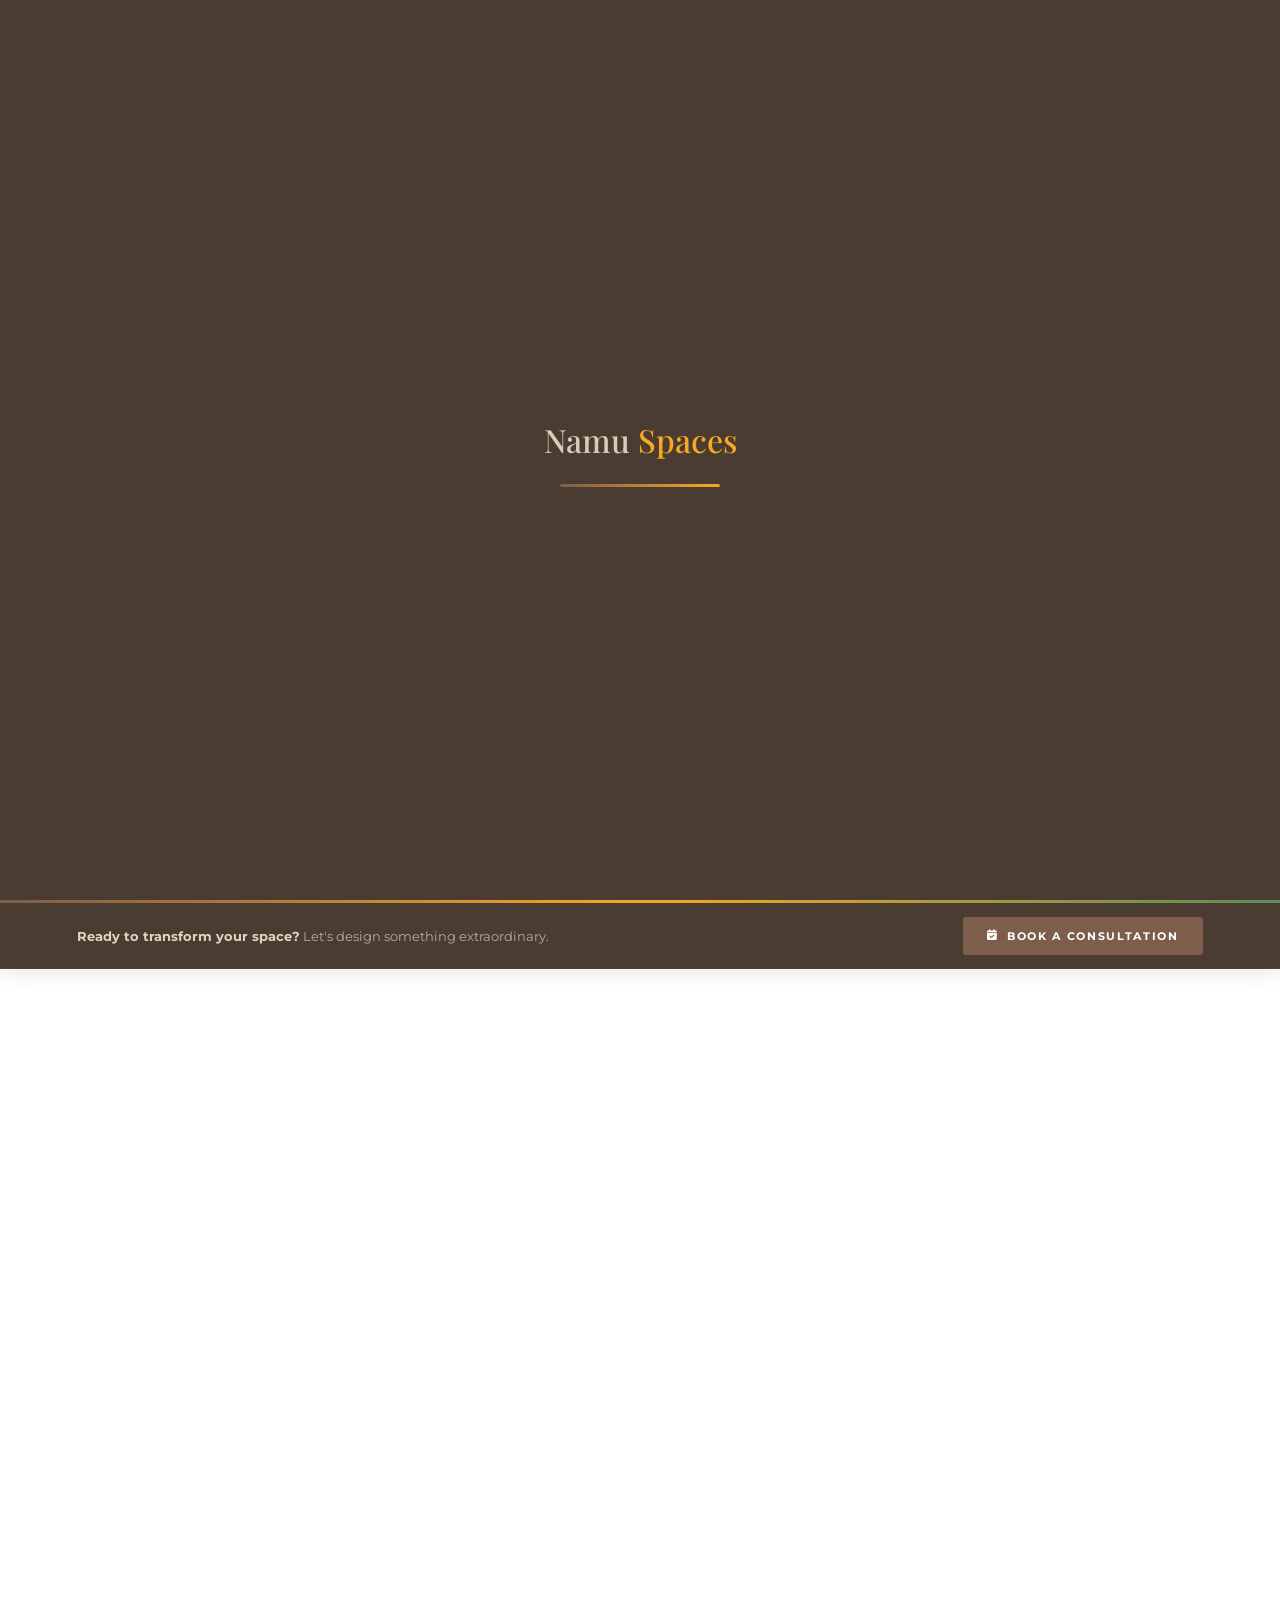
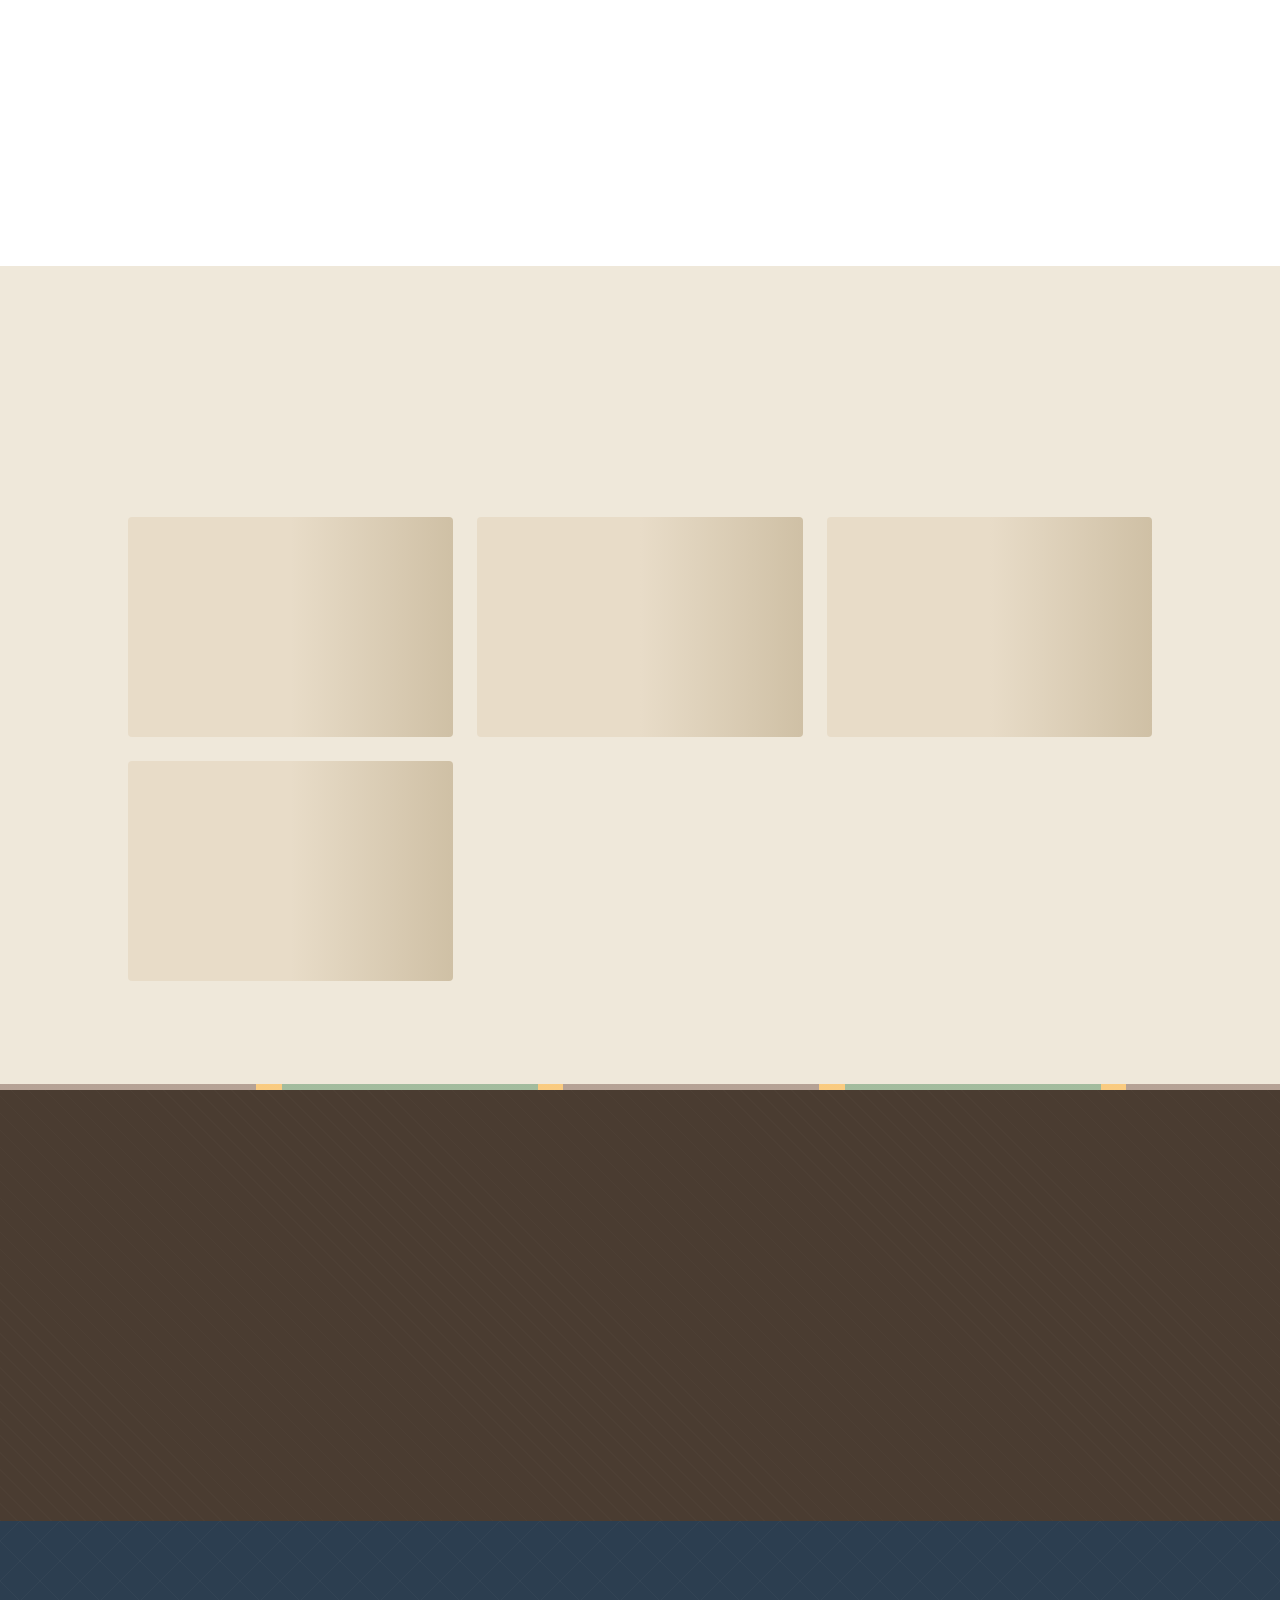
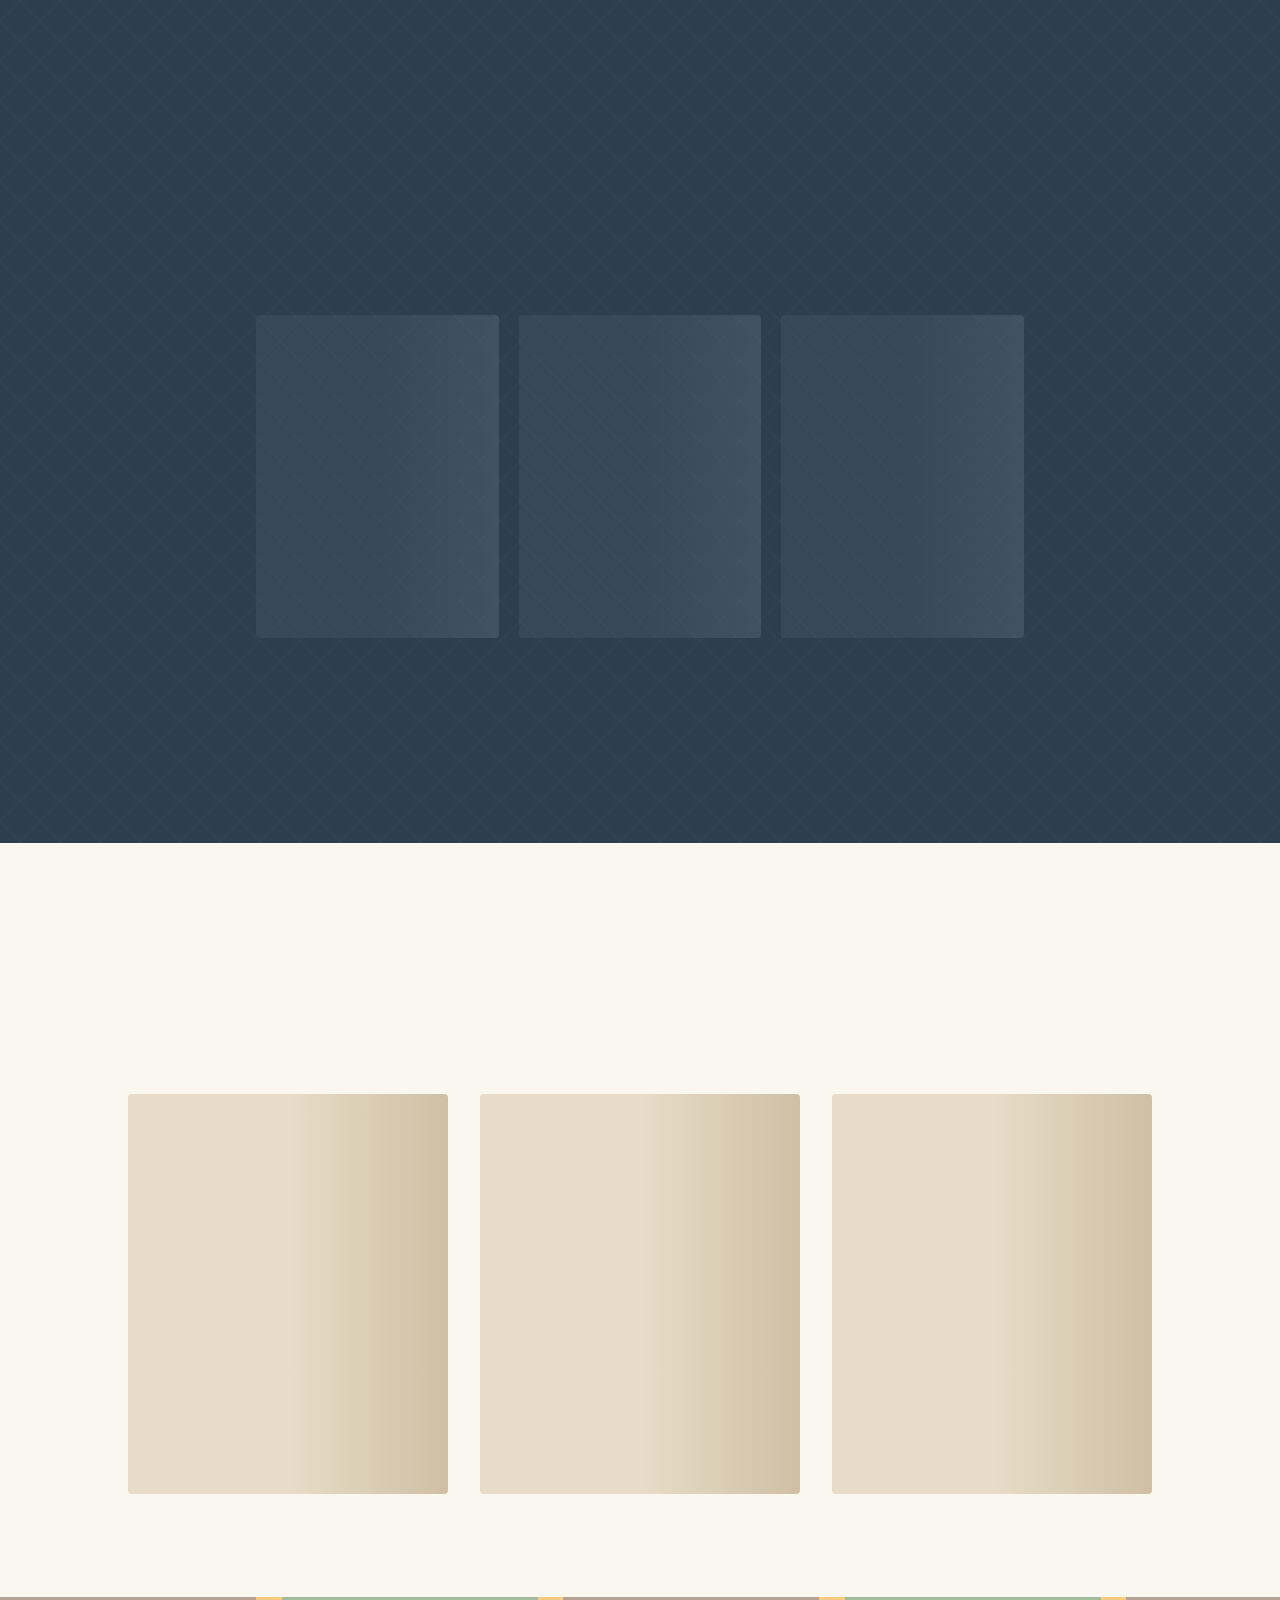
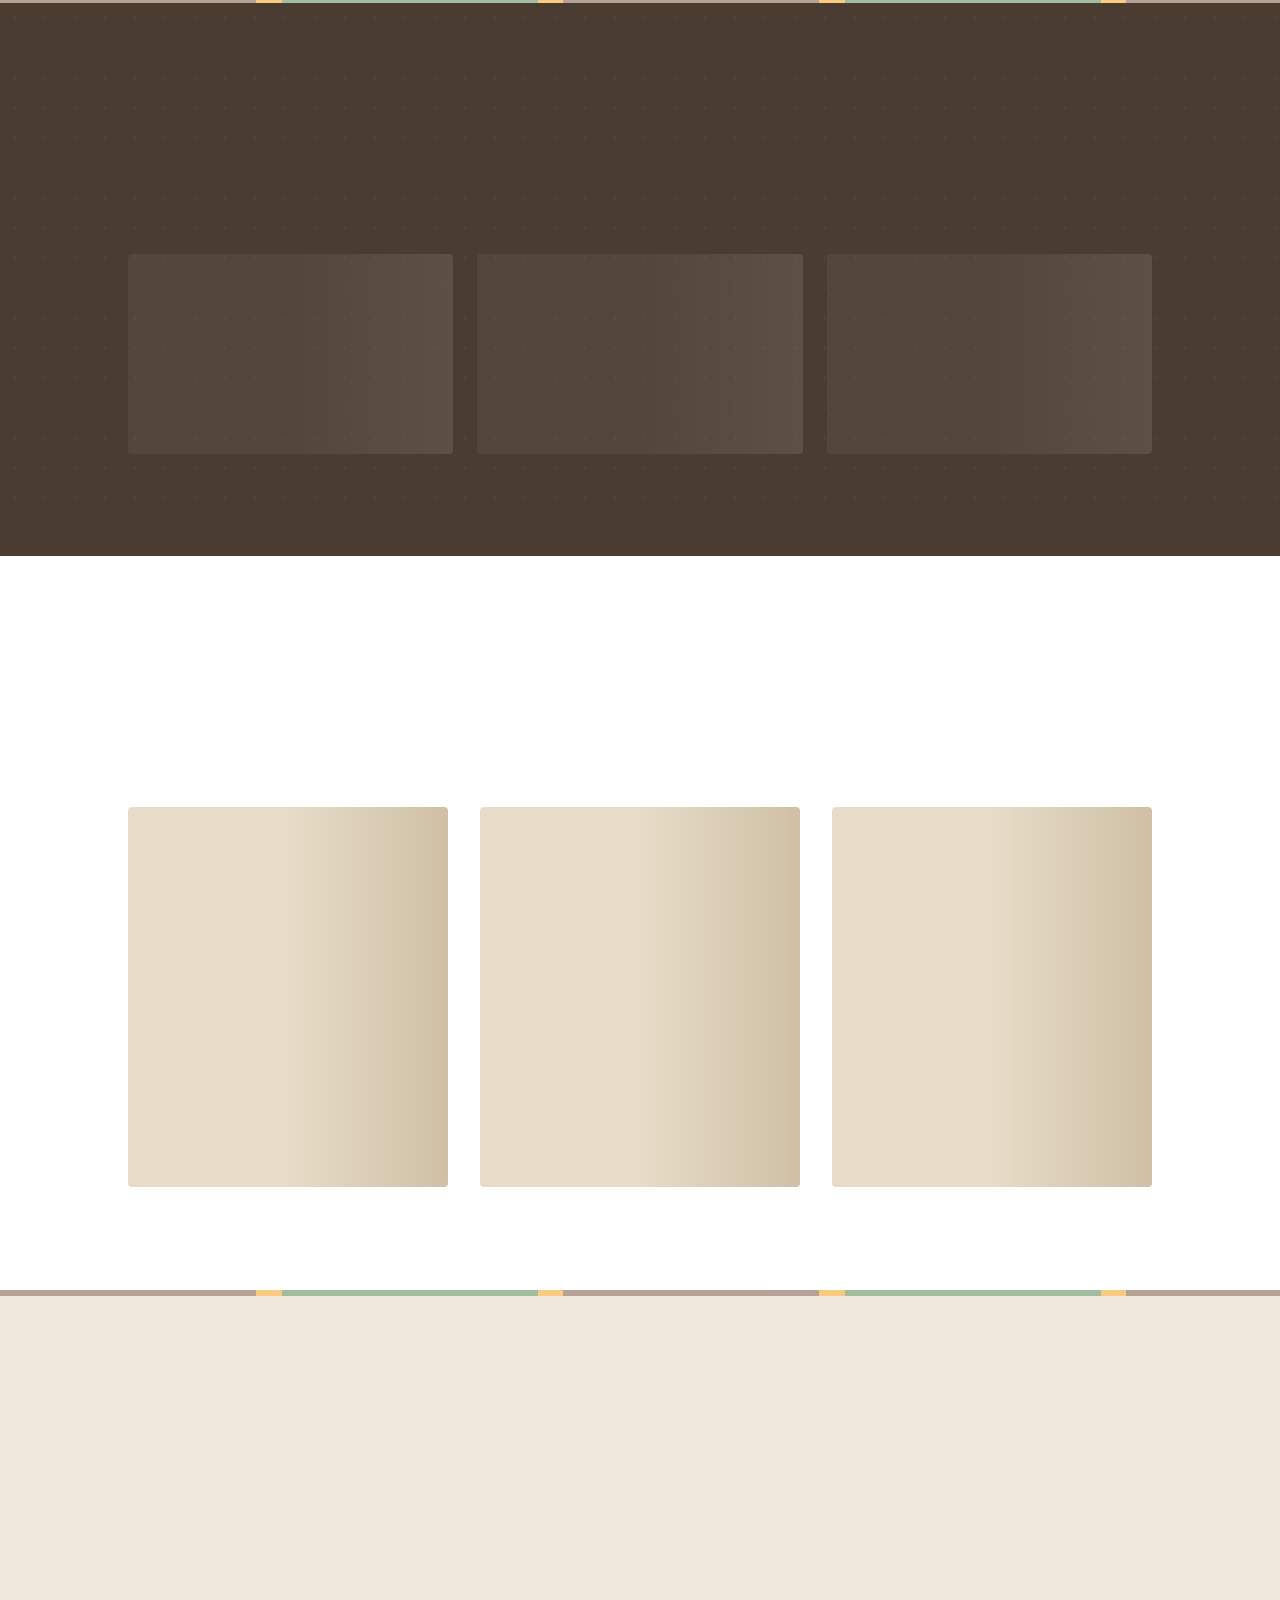
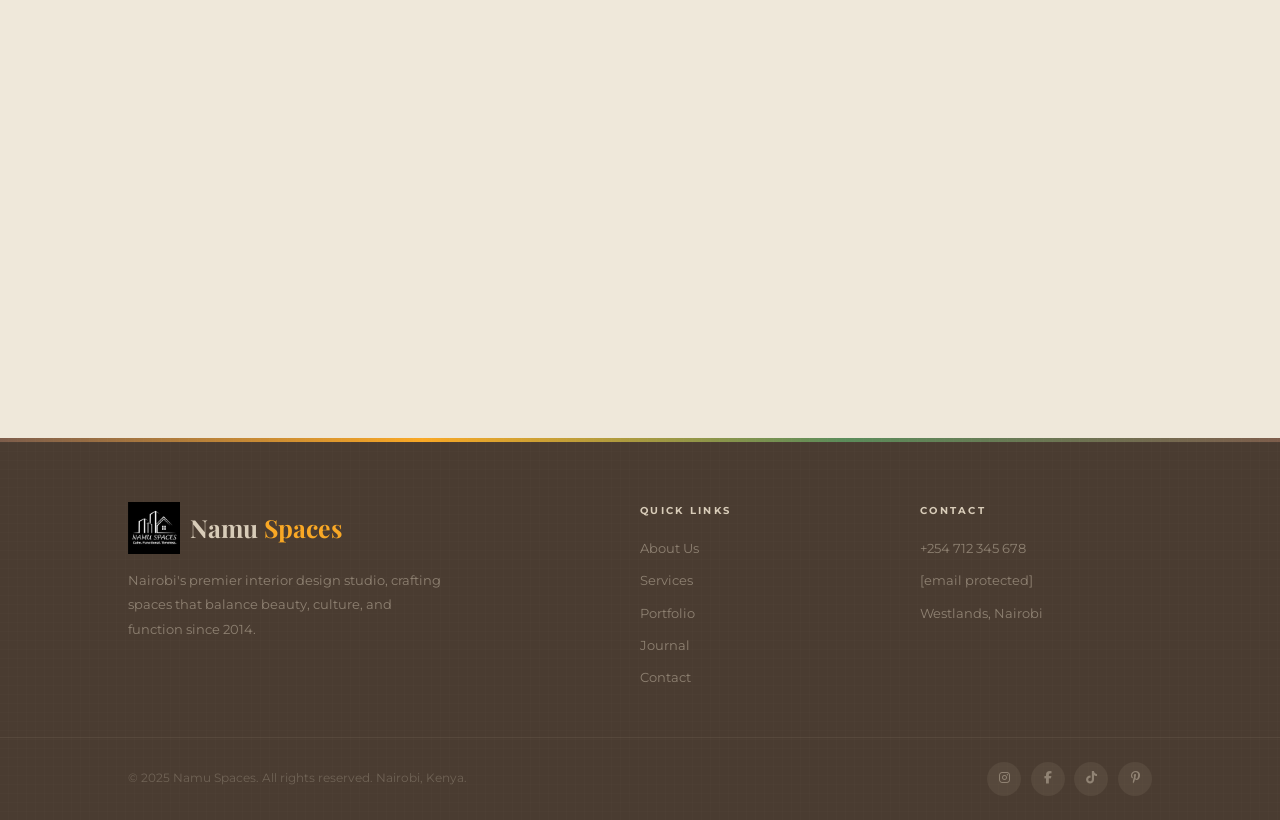
==== commit d4068d01: "Update index.html" ====
--- a/index.html
+++ b/index.html
@@ -2,450 +2,274 @@
 <html lang="en">
 <head>
 <meta charset="UTF-8">
+<link rel="icon" type="image/jpeg" href="[data-uri]">
 <meta name="viewport" content="width=device-width, initial-scale=1.0">
 <title>Namu Spaces | Interior Design Studio Nairobi, Kenya</title>
 <meta name="description" content="Namu Spaces is Nairobi's premier interior design studio. We transform homes and commercial spaces with culturally rich, elegant design rooted in Kenya's landscape.">
-<meta name="keywords" content="interior design Nairobi, interior designer Kenya, home decor Nairobi, residential interior design Kenya, commercial interior design Nairobi, space planning Nairobi">
 <meta name="robots" content="index, follow">
-<link rel="canonical" href="https://namuspaces.co.ke/">
-<meta property="og:type" content="website">
-<meta property="og:title" content="Namu Spaces | Interior Design Studio Nairobi">
-<meta property="og:description" content="Designing spaces that inspire lives. Nairobi's premier interior design studio.">
-<meta property="og:image" content="https://images.unsplash.com/photo-1616486338812-3dadae4b4ace?w=1200&q=80">
-<meta name="twitter:card" content="summary_large_image">
 <link rel="preconnect" href="https://fonts.googleapis.com">
 <link href="https://fonts.googleapis.com/css2?family=Playfair+Display:ital,wght@0,400;0,500;0,600;0,700;1,400;1,500&family=Montserrat:wght@300;400;500;600;700&display=swap" rel="stylesheet">
 <link rel="stylesheet" href="https://cdnjs.cloudflare.com/ajax/libs/font-awesome/6.5.0/css/all.min.css">
 <style>
-/* ================================================================
-   NAMU SPACES — KENYAN DESIGN SYSTEM
-   Palette: Earth Foundation + Natural Greens + Cultural Accents
-================================================================ */
 :root {
-  /* Earth Foundation */
-  --tc:        #7D5D4B;
-  --tc-l:      #9B7260;
-  --tc-warm:   #A68A64;
-  --tc-deep:   #4A3C31;
-  /* Natural Greens */
-  --aberdare:  #5B8C5A;
-  --forest:    #3A5A40;
-  /* Sky & Water */
-  --twilight:  #2C3E50;
-  /* Accents <= 15% */
-  --gold:      #F9A825;
-  --spice:     #E25822;
-  /* Neutrals */
-  --cream:     #F8F4EE;
-  --cream-w:   #EFE8DA;
-  --sand-l:    #E8DCC8;
-  --sand:      #CFC0A5;
-  --parch:     #FAF6F0;
-  --white:     #FFFFFF;
-  --text:      #2E2118;
-  --muted:     #7A6A5A;
-  --light:     #A09080;
-  /* Layout */
-  --nav-h:     76px;
-  --sp:        clamp(4rem,8vw,7rem);
-  --ease:      cubic-bezier(.4,0,.2,1);
-  --t:         .35s;
-}
-*,*::before,*::after { box-sizing:border-box; margin:0; padding:0; }
-html { scroll-behavior:smooth; -webkit-font-smoothing:antialiased; }
-body { font-family:'Montserrat',sans-serif; font-size:1rem; line-height:1.7; color:var(--text); background:var(--parch); overflow-x:hidden; }
-img { display:block; max-width:100%; }
-a { text-decoration:none; color:inherit; }
-button { cursor:pointer; border:none; background:none; font-family:inherit; }
-ul { list-style:none; }
-h1 { font-family:'Playfair Display',serif; font-size:clamp(2.4rem,6vw,4.6rem); font-weight:500; line-height:1.1; }
-h2 { font-family:'Playfair Display',serif; font-size:clamp(2rem,4vw,3.2rem); font-weight:400; line-height:1.2; }
-h3,h4 { font-family:'Playfair Display',serif; line-height:1.25; }
-p { color:var(--muted); }
-
-/* ── Kenyan Motif Utilities ── */
-.maasai-bg {
-  background-image: radial-gradient(circle, rgba(125,93,75,.07) 1.5px, transparent 1.5px),
-                    radial-gradient(circle, rgba(91,140,90,.04) 1px, transparent 1px);
-  background-size: 28px 28px, 14px 14px;
-  background-position: 0 0, 7px 7px;
-}
-.kanga-div {
-  display:block; width:100%; height:6px; border:none; margin:0;
-  background: linear-gradient(90deg,
-    var(--tc) 0%, var(--tc) 20%, var(--gold) 20%, var(--gold) 22%,
-    var(--aberdare) 22%, var(--aberdare) 42%, var(--gold) 42%, var(--gold) 44%,
-    var(--tc) 44%, var(--tc) 64%, var(--gold) 64%, var(--gold) 66%,
-    var(--aberdare) 66%, var(--aberdare) 86%, var(--gold) 86%, var(--gold) 88%,
-    var(--tc) 88%, var(--tc) 100%);
-  opacity: .55;
-}
-.eyebrow { font-size:.68rem; font-weight:600; letter-spacing:.28em; text-transform:uppercase; color:var(--tc); display:block; margin-bottom:.8rem; }
-.sec-title { color:var(--tc-deep); }
-.sec-title em { font-style:italic; color:var(--tc); }
-.sec { padding: var(--sp) 10vw; }
-.sec-hd { margin-bottom:3.5rem; }
-
-/* ── Buttons ── */
-.btn-p {
-  display:inline-flex; align-items:center; gap:.5rem;
-  padding:.85rem 2rem; background:var(--tc); color:var(--white);
-  font-family:'Montserrat',sans-serif; font-size:.72rem; font-weight:700;
-  letter-spacing:.15em; text-transform:uppercase;
-  border-radius:3px; border:2px solid var(--tc); transition:all var(--t) var(--ease);
-}
-.btn-p:hover { background:var(--tc-deep); border-color:var(--tc-deep); transform:translateY(-2px); box-shadow:0 6px 20px rgba(74,60,49,.25); }
-.btn-o {
-  display:inline-flex; align-items:center; gap:.5rem;
-  padding:.85rem 2rem; background:transparent; color:var(--white);
-  font-family:'Montserrat',sans-serif; font-size:.72rem; font-weight:700;
-  letter-spacing:.15em; text-transform:uppercase;
-  border-radius:3px; border:2px solid rgba(255,255,255,.5); transition:all var(--t) var(--ease);
-}
-.btn-o:hover { background:rgba(255,255,255,.1); border-color:rgba(255,255,255,.85); }
-.btn-d {
-  display:inline-flex; align-items:center; gap:.5rem;
-  padding:.8rem 1.8rem; background:var(--tc-deep); color:var(--white);
-  font-family:'Montserrat',sans-serif; font-size:.72rem; font-weight:700;
-  letter-spacing:.14em; text-transform:uppercase;
-  border-radius:3px; border:2px solid var(--tc-deep); transition:all var(--t) var(--ease);
-}
-.btn-d:hover { background:var(--tc); border-color:var(--tc); }
-
-/* ── NAV ── */
-#nav {
-  position:fixed; top:0; left:0; right:0; z-index:900;
-  height:var(--nav-h); display:flex; align-items:center; justify-content:space-between;
-  padding:0 6vw; background:rgba(250,246,240,.94); backdrop-filter:blur(16px);
-  border-bottom:1px solid rgba(125,93,75,.12); transition:box-shadow var(--t) var(--ease);
-}
-#nav.scrolled { box-shadow:0 2px 32px rgba(74,60,49,.1); }
-.nav-logo { font-family:'Playfair Display',serif; font-size:1.45rem; font-weight:700; color:var(--tc-deep); }
-.nav-logo span { color:var(--tc); }
-.nav-links { display:flex; gap:2.2rem; }
-.nav-links a {
-  font-size:.7rem; font-weight:600; letter-spacing:.14em; text-transform:uppercase;
-  color:var(--muted); transition:color var(--t); position:relative; padding-bottom:3px;
-}
-.nav-links a::after {
-  content:''; position:absolute; bottom:0; left:0;
-  width:0; height:2px; background:var(--tc); border-radius:1px; transition:width var(--t);
-}
-.nav-links a:hover,.nav-links a.active { color:var(--tc); }
-.nav-links a:hover::after,.nav-links a.active::after { width:100%; }
-.nav-cta {
-  font-size:.7rem; font-weight:700; letter-spacing:.14em; text-transform:uppercase;
-  padding:.6rem 1.35rem; background:var(--tc); color:var(--white); border-radius:3px; transition:all var(--t);
-}
-.nav-cta:hover { background:var(--tc-deep); }
-.hamburger { display:none; flex-direction:column; gap:5px; padding:5px; }
-.hamburger span { display:block; width:23px; height:2px; background:var(--tc-deep); border-radius:1px; transition:var(--t); }
-.mob-menu {
-  display:none; position:fixed; top:var(--nav-h); left:0; right:0;
-  background:var(--parch); z-index:899; flex-direction:column;
-  padding:1.5rem 6vw 2rem; border-bottom:1px solid var(--sand-l); box-shadow:0 10px 28px rgba(74,60,49,.12);
-}
-.mob-menu.open { display:flex; }
-.mob-menu a {
-  font-size:.8rem; font-weight:600; letter-spacing:.14em; text-transform:uppercase;
-  color:var(--muted); padding:.9rem 0; border-bottom:1px solid var(--sand-l); transition:color var(--t);
-}
-.mob-menu a:hover { color:var(--tc); }
-.mob-cta {
-  display:inline-flex; margin-top:1.25rem; padding:.75rem 1.5rem;
-  background:var(--tc); color:var(--white); font-size:.7rem; font-weight:700;
-  letter-spacing:.14em; text-transform:uppercase; border-radius:3px; align-self:flex-start;
-}
-
-/* ── HERO ── */
-#home { position:relative; height:100vh; min-height:640px; display:flex; align-items:center; overflow:hidden; }
-.hero-bg {
-  position:absolute; inset:0; background-size:cover; background-position:center;
-  animation:hZoom 22s ease-in-out infinite alternate;
-}
-@keyframes hZoom { from{transform:scale(1)} to{transform:scale(1.05)} }
-.hero-bg::after {
-  content:''; position:absolute; inset:0;
-  background:linear-gradient(to right, rgba(74,60,49,.85) 0%, rgba(74,60,49,.5) 50%, rgba(44,62,80,.2) 100%);
-}
-.hero-content { position:relative; z-index:2; padding:0 10vw; max-width:860px; animation:hIn 1.3s var(--ease) both; }
-@keyframes hIn { from{opacity:0;transform:translateY(32px)} to{opacity:1;transform:none} }
-.hero-tag { display:flex; align-items:center; gap:.8rem; margin-bottom:1.4rem; }
-.hero-tag .line { width:36px; height:2px; background:var(--gold); border-radius:1px; opacity:.9; }
-.hero-tag span { font-size:.68rem; font-weight:600; letter-spacing:.3em; text-transform:uppercase; color:rgba(232,220,200,.82); }
-.hero-h1 { color:var(--white); margin-bottom:1.5rem; text-shadow:0 2px 24px rgba(0,0,0,.25); }
-.hero-h1 em { font-style:italic; color:#E8B87A; font-weight:400; }
-.hero-sub { font-size:clamp(.95rem,1.4vw,1.05rem); font-weight:400; color:rgba(232,220,200,.82); max-width:460px; line-height:1.85; margin-bottom:2.5rem; }
-.hero-btns { display:flex; gap:1rem; flex-wrap:wrap; }
-.hero-stats {
-  position:absolute; bottom:0; left:0; right:0; z-index:2;
-  display:flex; align-items:stretch;
-  background:rgba(74,60,49,.82); backdrop-filter:blur(8px);
-  border-top:2px solid rgba(249,168,37,.3);
-}
-.hero-stat { flex:1; padding:1.1rem 1.5rem; border-right:1px solid rgba(255,255,255,.07); display:flex; flex-direction:column; align-items:center; text-align:center; }
-.hero-stat:last-child { border-right:none; }
-.hs-n { font-family:'Playfair Display',serif; font-size:1.7rem; font-weight:700; color:var(--gold); line-height:1; }
-.hs-l { font-size:.6rem; font-weight:600; letter-spacing:.18em; text-transform:uppercase; color:rgba(232,220,200,.55); margin-top:.25rem; }
-.hero-scroll {
-  position:absolute; right:3rem; top:50%; transform:translateY(-50%); z-index:2;
-  display:flex; flex-direction:column; align-items:center; gap:.5rem;
-  color:rgba(232,220,200,.4); font-size:.6rem; letter-spacing:.25em; text-transform:uppercase;
-  writing-mode:vertical-lr; animation:sFade 3s ease-in-out infinite;
-}
-@keyframes sFade { 0%,100%{opacity:.4} 50%{opacity:.85} }
-.hero-scroll i { writing-mode:horizontal-tb; font-size:.7rem; }
-
-/* ── ABOUT ── */
-#about { background:var(--white); }
-.about-wrap { display:grid; grid-template-columns:1fr 1fr; gap:5rem; align-items:center; }
-.about-img-col { position:relative; }
-.about-frame { position:relative; border-radius:4px; overflow:hidden; }
-.about-frame img { width:100%; height:540px; object-fit:cover; display:block; transition:transform .8s var(--ease); }
-.about-frame:hover img { transform:scale(1.03); }
-.about-frame::after {
-  content:''; position:absolute; top:0; left:0; width:6px; height:100%;
-  background:linear-gradient(to bottom, var(--tc), var(--gold) 33%, var(--aberdare) 66%, var(--tc));
-}
-.about-badge {
-  position:absolute; bottom:-1.75rem; right:-1.75rem; width:118px; height:118px;
-  background:var(--tc); color:var(--white); border-radius:50%;
-  display:flex; flex-direction:column; align-items:center; justify-content:center; text-align:center;
-  box-shadow:0 8px 32px rgba(125,93,75,.35);
-}
-.about-badge .n { font-family:'Playfair Display',serif; font-size:2.4rem; font-weight:700; line-height:1; }
-.about-badge .l { font-size:.57rem; font-weight:600; letter-spacing:.1em; text-transform:uppercase; margin-top:.2rem; line-height:1.3; }
-.mat-tag { position:absolute; top:1.5rem; right:-1.25rem; background:var(--white); border:1px solid var(--sand-l); border-radius:3px; padding:.6rem 1rem; box-shadow:0 4px 20px rgba(74,60,49,.12); }
-.mt-l { font-size:.6rem; font-weight:600; letter-spacing:.15em; text-transform:uppercase; color:var(--tc); }
-.mt-v { font-family:'Playfair Display',serif; font-size:.85rem; font-style:italic; color:var(--tc-deep); margin-top:.1rem; }
-.about-txt h2 { margin-bottom:1.5rem; }
-.about-txt p { font-size:.96rem; margin-bottom:1.15rem; }
-.about-vals { display:grid; grid-template-columns:1fr 1fr; gap:1rem; margin-top:2rem; }
-.av { display:flex; align-items:flex-start; gap:.75rem; padding:1rem; background:var(--cream-w); border-radius:3px; border-left:3px solid var(--tc); transition:all var(--t); }
-.av:hover { background:var(--sand-l); border-left-color:var(--aberdare); }
-.av-ic { color:var(--tc); font-size:.9rem; margin-top:.1rem; flex-shrink:0; }
-.av-t { font-size:.75rem; font-weight:700; letter-spacing:.06em; text-transform:uppercase; color:var(--tc-deep); margin-bottom:.12rem; }
-.av-s { font-size:.77rem; color:var(--muted); line-height:1.55; }
-
-/* ── SERVICES ── */
-#services { background:var(--cream-w); position:relative; overflow:hidden; }
-.svc-grid { display:grid; grid-template-columns:repeat(auto-fit,minmax(250px,1fr)); gap:1.5rem; position:relative; z-index:1; }
-.svc-card {
-  background:var(--white); padding:2.5rem 2rem 2rem; border-radius:4px;
-  border:1px solid var(--sand-l); transition:all var(--t) var(--ease); position:relative; overflow:hidden;
-}
-.svc-card::before {
-  content:''; position:absolute; top:0; left:0; right:0; height:4px;
-  background:linear-gradient(90deg, var(--tc), var(--gold), var(--aberdare));
-  opacity:0; transition:opacity .35s;
-}
-.svc-card:hover::before { opacity:1; }
-.svc-card:hover { box-shadow:0 16px 48px rgba(74,60,49,.12); transform:translateY(-5px); }
-.svc-ic { width:52px; height:52px; background:var(--cream-w); border-radius:50%; display:flex; align-items:center; justify-content:center; margin-bottom:1.5rem; font-size:1.1rem; color:var(--tc); transition:all var(--t); }
-.svc-card:hover .svc-ic { background:var(--tc); color:var(--white); }
-.svc-name { font-family:'Playfair Display',serif; font-size:1.35rem; font-weight:500; color:var(--tc-deep); margin-bottom:.65rem; }
-.svc-desc { font-size:.87rem; line-height:1.8; color:var(--muted); }
-/* Loading skeletons */
-.skel { border-radius:4px; background:linear-gradient(90deg,var(--sand-l) 25%,var(--sand) 50%,var(--sand-l) 75%); background-size:200% 100%; animation:shim 1.6s infinite; }
-.skel-d { border-radius:4px; background:linear-gradient(90deg,rgba(255,255,255,.05) 25%,rgba(255,255,255,.1) 50%,rgba(255,255,255,.05) 75%); background-size:200% 100%; animation:shim 1.6s infinite; }
-@keyframes shim { 0%{background-position:200% 0} 100%{background-position:-200% 0} }
-
-/* ── MATERIALS ── */
-#materials { background:var(--tc-deep); padding:4rem 10vw; position:relative; overflow:hidden; }
-#materials::before { content:''; position:absolute; inset:0; background-image:repeating-linear-gradient(45deg,rgba(255,255,255,.015) 0,rgba(255,255,255,.015) 1px,transparent 1px,transparent 12px); }
-.mat-head { text-align:center; margin-bottom:2.5rem; position:relative; z-index:1; }
-.mat-row { display:flex; gap:1.5rem; position:relative; z-index:1; }
-.mat-item { flex:1; min-width:0; height:200px; border-radius:4px; overflow:hidden; position:relative; }
-.mat-item img { width:100%; height:100%; object-fit:cover; transition:transform .6s var(--ease); display:block; }
-.mat-item:hover img { transform:scale(1.08); }
-.mat-ov { position:absolute; inset:0; background:linear-gradient(to top,rgba(74,60,49,.88) 0%,transparent 60%); display:flex; flex-direction:column; justify-content:flex-end; padding:1rem; }
-.mat-nm { font-family:'Playfair Display',serif; font-size:.95rem; font-style:italic; color:var(--white); }
-.mat-og { font-size:.6rem; font-weight:600; letter-spacing:.18em; text-transform:uppercase; color:var(--gold); margin-top:.2rem; }
-
-/* ── PORTFOLIO ── */
-#portfolio { background:var(--twilight); padding:var(--sp) 10vw; position:relative; }
-#portfolio::before { content:''; position:absolute; inset:0; pointer-events:none; background-image:url("data:image/svg+xml,%3Csvg width='40' height='40' viewBox='0 0 40 40' xmlns='http://www.w3.org/2000/svg'%3E%3Cpath d='M20 0L40 20L20 40L0 20Z' fill='none' stroke='rgba(255,255,255,0.03)' stroke-width='1'/%3E%3C/svg%3E"); background-size:40px 40px; }
-#portfolio .sec-hd { position:relative; z-index:1; }
-#portfolio .eyebrow { color:var(--gold); }
-#portfolio .sec-title { color:var(--white); }
-#portfolio .sec-title em { color:#E8B87A; }
-.port-filters { display:flex; flex-wrap:wrap; gap:.6rem; margin-bottom:2.5rem; position:relative; z-index:1; }
-.pf-btn { font-size:.68rem; font-weight:600; letter-spacing:.15em; text-transform:uppercase; padding:.42rem 1.1rem; border:1px solid rgba(232,220,200,.22); color:rgba(232,220,200,.58); border-radius:2px; cursor:pointer; transition:all var(--t); }
-.pf-btn:hover,.pf-btn.active { background:var(--tc); color:var(--white); border-color:var(--tc); }
-.port-grid { display:grid; grid-template-columns:repeat(3,1fr); gap:1.25rem; position:relative; z-index:1; }
-.port-card { border-radius:4px; overflow:hidden; position:relative; aspect-ratio:3/4; cursor:pointer; }
-.port-card:first-child { grid-row:span 2; aspect-ratio:auto; }
-.port-img { width:100%; height:100%; object-fit:cover; display:block; transition:transform .65s var(--ease); }
-.port-card:hover .port-img { transform:scale(1.06); }
-.port-ov { position:absolute; inset:0; background:linear-gradient(to top,rgba(44,62,80,.9) 0%,rgba(74,60,49,.25) 55%,transparent 100%); opacity:0; transition:opacity var(--t); display:flex; flex-direction:column; justify-content:flex-end; padding:1.5rem; }
-.port-card:hover .port-ov { opacity:1; }
-.port-ov::before { content:''; position:absolute; top:0; left:0; right:0; height:4px; background:linear-gradient(90deg,var(--tc),var(--gold),var(--aberdare)); opacity:0; transition:opacity var(--t); }
-.port-card:hover .port-ov::before { opacity:1; }
-.port-tag { font-size:.6rem; font-weight:700; letter-spacing:.2em; text-transform:uppercase; color:var(--gold); margin-bottom:.3rem; }
-.port-title { font-family:'Playfair Display',serif; font-size:1.2rem; font-weight:400; color:var(--white); margin-bottom:.3rem; }
-.port-desc { font-size:.78rem; color:rgba(232,220,200,.75); line-height:1.6; }
-.port-inq { display:inline-flex; align-items:center; gap:.4rem; margin-top:.75rem; padding:.42rem .9rem; background:rgba(249,168,37,.15); color:var(--gold); border:1px solid rgba(249,168,37,.35); border-radius:2px; font-size:.65rem; font-weight:700; letter-spacing:.12em; text-transform:uppercase; cursor:pointer; transition:all var(--t); }
-.port-inq:hover { background:var(--gold); color:var(--tc-deep); }
-.port-empty { color:rgba(232,220,200,.4); text-align:center; padding:3rem; grid-column:1/-1; }
-
-/* ── TEAM ── */
-#team { background:var(--parch); }
-.team-grid { display:grid; grid-template-columns:repeat(auto-fit,minmax(230px,1fr)); gap:2rem; }
-.team-card { background:var(--white); border-radius:4px; overflow:hidden; border:1px solid var(--sand-l); transition:all var(--t); }
-.team-card:hover { box-shadow:0 14px 40px rgba(74,60,49,.12); transform:translateY(-4px); }
-.team-img-w { position:relative; overflow:hidden; }
-.team-img { width:100%; height:150px; object-fit:cover; object-position:top; display:flex; transition:transform .7s var(--ease); }
-.team-card:hover .team-img { transform:scale(1.04); }
-.team-acc { position:absolute; bottom:0; left:0; right:0; height:5px; background:linear-gradient(90deg,var(--tc),var(--gold),var(--aberdare)); }
-.team-info { padding:1.5rem 1.4rem; }
-.team-nm { font-family:'Playfair Display',serif; font-size:1.2rem; font-weight:600; color:var(--tc-deep); margin-bottom:.25rem; }
-.team-rl { font-size:.68rem; font-weight:700; letter-spacing:.16em; text-transform:uppercase; color:var(--tc); margin-bottom:.5rem; }
-.team-bio { font-size:.82rem; color:var(--muted); line-height:1.65; }
-
-/* ── TESTIMONIALS ── */
-#testimonials { background:var(--tc-deep); padding:var(--sp) 10vw; position:relative; overflow:hidden; }
-#testimonials::before { content:''; position:absolute; inset:0; pointer-events:none; background-image:radial-gradient(circle,rgba(249,168,37,.07) 1.5px,transparent 1.5px); background-size:30px 30px; }
-#testimonials .sec-hd { position:relative; z-index:1; }
-#testimonials .eyebrow { color:var(--gold); }
-#testimonials .sec-title { color:var(--white); }
-#testimonials .sec-title em { color:#E8B87A; }
-.testi-grid { display:grid; grid-template-columns:repeat(auto-fit,minmax(290px,1fr)); gap:1.5rem; position:relative; z-index:1; }
-.testi-card { background:rgba(255,255,255,.05); border-radius:4px; border:1px solid rgba(249,168,37,.14); padding:2.25rem 2rem; position:relative; transition:all var(--t); }
-.testi-card:hover { background:rgba(255,255,255,.08); transform:translateY(-3px); }
-.testi-q { font-family:'Playfair Display',serif; font-size:5rem; line-height:1; color:var(--gold); opacity:.17; position:absolute; top:.5rem; left:1.5rem; user-select:none; }
-.testi-stars { color:var(--gold); font-size:.82rem; margin-bottom:1rem; }
-.testi-text { font-family:'Playfair Display',serif; font-size:1.05rem; font-style:italic; color:rgba(232,220,200,.9); line-height:1.8; margin-bottom:1.5rem; }
-.testi-div { width:32px; height:2px; background:linear-gradient(90deg,var(--tc),var(--gold)); border-radius:1px; margin-bottom:1rem; }
-.testi-author { font-size:.78rem; font-weight:700; letter-spacing:.1em; text-transform:uppercase; color:var(--gold); }
-.testi-role { font-size:.76rem; color:rgba(232,220,200,.45); margin-top:.2rem; }
-
-/* ── BLOG ── */
-#blog { background:var(--white); }
-.blog-grid { display:grid; grid-template-columns:repeat(auto-fit,minmax(300px,1fr)); gap:2rem; }
-.blog-card { background:var(--parch); border-radius:4px; overflow:hidden; border:1px solid var(--sand-l); transition:all var(--t); }
-.blog-card:hover { box-shadow:0 12px 36px rgba(74,60,49,.1); transform:translateY(-4px); }
-.blog-img-w { position:relative; overflow:hidden; }
-.blog-img { width:100%; height:210px; object-fit:cover; display:block; transition:transform .65s var(--ease); }
-.blog-card:hover .blog-img { transform:scale(1.05); }
-.blog-img-w::after { content:''; position:absolute; bottom:0; left:0; right:0; height:4px; background:linear-gradient(90deg,var(--tc),var(--gold) 50%,var(--aberdare)); }
-.blog-body { padding:1.6rem; }
-.blog-cat { font-size:.62rem; font-weight:700; letter-spacing:.2em; text-transform:uppercase; color:var(--tc); margin-bottom:.55rem; }
-.blog-title { font-family:'Playfair Display',serif; font-size:1.25rem; font-weight:500; color:var(--tc-deep); margin-bottom:.7rem; line-height:1.35; }
-.blog-exc { font-size:.86rem; line-height:1.8; color:var(--muted); margin-bottom:1rem; }
-.blog-ft { display:flex; align-items:center; justify-content:space-between; }
-.blog-dt { font-size:.68rem; color:var(--light); }
-.blog-rd { font-size:.68rem; font-weight:700; letter-spacing:.1em; text-transform:uppercase; color:var(--tc); display:flex; align-items:center; gap:.35rem; transition:gap var(--t); }
-.blog-card:hover .blog-rd { gap:.6rem; }
-
-/* ── CONTACT ── */
-#contact { background:var(--cream-w); }
-.contact-wrap { display:grid; grid-template-columns:1fr 1.3fr; gap:5rem; align-items:start; }
-.cinfo h2 { margin-bottom:1.25rem; }
-.cinfo > p { font-size:.95rem; line-height:1.85; margin-bottom:2rem; }
-.c-row { display:flex; align-items:flex-start; gap:1rem; margin-bottom:1.35rem; }
-.c-ic { width:42px; height:42px; flex-shrink:0; background:var(--sand-l); border-radius:50%; display:flex; align-items:center; justify-content:center; color:var(--tc); font-size:.88rem; margin-top:.1rem; transition:all var(--t); }
-.c-row:hover .c-ic { background:var(--tc); color:var(--white); }
-.c-lbl { font-size:.65rem; font-weight:700; letter-spacing:.16em; text-transform:uppercase; color:var(--tc); margin-bottom:.2rem; }
-.c-val { font-size:.9rem; color:var(--text); line-height:1.6; }
-.soc-row { display:flex; gap:.7rem; margin-top:2rem; }
-.soc-btn { width:40px; height:40px; border-radius:50%; background:var(--sand-l); color:var(--tc-deep); display:flex; align-items:center; justify-content:center; font-size:.9rem; transition:all var(--t); }
-.soc-btn:hover { background:var(--tc); color:var(--white); transform:translateY(-2px); }
-.cform { background:var(--white); border-radius:6px; padding:2.5rem; box-shadow:0 8px 32px rgba(74,60,49,.08); border:1px solid var(--sand-l); }
-.cform h3 { font-family:'Playfair Display',serif; font-size:1.5rem; font-weight:400; color:var(--tc-deep); margin-bottom:1.75rem; }
-.f2 { display:grid; grid-template-columns:1fr 1fr; gap:1rem; }
-.fg { display:flex; flex-direction:column; gap:.38rem; margin-bottom:1rem; }
-.fg label { font-size:.68rem; font-weight:700; letter-spacing:.12em; text-transform:uppercase; color:var(--tc-deep); }
-.fg input,.fg textarea,.fg select { padding:.85rem 1rem; border:1.5px solid var(--sand-l); background:var(--parch); border-radius:3px; font-family:'Montserrat',sans-serif; font-size:.88rem; color:var(--text); outline:none; transition:border-color var(--t),box-shadow var(--t); width:100%; }
-.fg input:focus,.fg textarea:focus,.fg select:focus { border-color:var(--tc); box-shadow:0 0 0 3px rgba(125,93,75,.1); background:var(--white); }
-.fg input::placeholder,.fg textarea::placeholder { color:var(--light); }
-.fg textarea { resize:vertical; min-height:120px; }
-.form-ok { display:none; align-items:center; gap:.5rem; padding:.9rem 1.1rem; background:rgba(91,140,90,.1); border:1px solid var(--aberdare); border-radius:3px; color:var(--forest); font-size:.88rem; font-weight:600; margin-top:.5rem; }
-.form-ok.show { display:flex; }
-
-/* ── FOOTER ── */
-footer { background:var(--tc-deep); color:rgba(232,220,200,.6); position:relative; overflow:hidden; }
-footer::before { content:''; position:absolute; top:0; left:0; right:0; height:4px; background:linear-gradient(90deg,var(--tc) 0,var(--gold) 33%,var(--aberdare) 66%,var(--tc) 100%); }
-footer::after { content:''; position:absolute; inset:0; pointer-events:none; background-image:repeating-linear-gradient(0deg,transparent,transparent 8px,rgba(255,255,255,.012) 8px,rgba(255,255,255,.012) 9px),repeating-linear-gradient(90deg,transparent,transparent 8px,rgba(255,255,255,.012) 8px,rgba(255,255,255,.012) 9px); }
-.fin { position:relative; z-index:1; }
-.ftop { display:grid; grid-template-columns:2fr 1fr 1fr; gap:3rem; padding:4rem 10vw 3rem; }
-.f-logo { font-family:'Playfair Display',serif; font-size:1.55rem; font-weight:700; color:rgba(232,220,200,.9); margin-bottom:.85rem; }
-.f-logo span { color:var(--gold); }
-.f-about { font-size:.84rem; line-height:1.85; color:rgba(232,220,200,.43); max-width:320px; }
-.f-hd { font-size:.65rem; font-weight:700; letter-spacing:.22em; text-transform:uppercase; color:rgba(232,220,200,.9); margin-bottom:1.1rem; }
-.f-links { display:flex; flex-direction:column; gap:.6rem; }
-.f-links a { font-size:.83rem; color:rgba(232,220,200,.43); transition:color var(--t); }
-.f-links a:hover { color:var(--gold); }
-.fbot { border-top:1px solid rgba(232,220,200,.07); padding:1.5rem 10vw; display:flex; flex-wrap:wrap; align-items:center; justify-content:space-between; gap:1rem; }
-.fcopy { font-size:.74rem; color:rgba(232,220,200,.24); }
-.fsoc { display:flex; gap:.6rem; }
-.fsb { width:34px; height:34px; border-radius:50%; background:rgba(232,220,200,.07); color:rgba(232,220,200,.4); display:flex; align-items:center; justify-content:center; font-size:.78rem; transition:all var(--t); }
-.fsb:hover { background:var(--tc); color:var(--white); transform:translateY(-2px); }
-
-/* ── PERSISTENT CTA BAR ── */
-#cta-bar { position:fixed; bottom:0; left:0; right:0; z-index:800; background:var(--tc-deep); border-top:3px solid transparent; border-image:linear-gradient(90deg,var(--tc),var(--gold),var(--aberdare)) 1; display:flex; align-items:center; justify-content:space-between; padding:.9rem 6vw; box-shadow:0 -4px 28px rgba(74,60,49,.22); transform:translateY(100%); transition:transform .4s var(--ease); }
-#cta-bar.visible { transform:translateY(0); }
-.cta-t { font-size:.82rem; color:rgba(232,220,200,.7); }
-.cta-t strong { color:rgba(232,220,200,.95); font-weight:700; }
-
-/* ── WHATSAPP ── */
-#wa-btn { position:fixed; bottom:72px; right:1.5rem; z-index:801; width:56px; height:56px; background:#25D366; color:var(--white); border-radius:50%; display:flex; align-items:center; justify-content:center; font-size:1.5rem; box-shadow:0 4px 20px rgba(37,211,102,.45); transition:all var(--t); animation:waW 5s ease-in-out 4s infinite; }
-#wa-btn:hover { background:#1ebe5d; transform:scale(1.1); }
-@keyframes waW { 0%,88%,100%{transform:rotate(0)} 90%{transform:rotate(-12deg)} 93%{transform:rotate(12deg)} 96%{transform:rotate(-6deg)} }
-.wa-tip { position:absolute; right:66px; top:50%; transform:translateY(-50%); background:var(--tc-deep); color:var(--white); font-size:.7rem; font-weight:600; letter-spacing:.08em; white-space:nowrap; padding:.38rem .8rem; border-radius:3px; opacity:0; pointer-events:none; transition:opacity var(--t); }
-#wa-btn:hover .wa-tip { opacity:1; }
-
-/* ── INQUIRY MODAL ── */
-#inq-modal { display:none; position:fixed; inset:0; z-index:1100; background:rgba(74,60,49,.78); backdrop-filter:blur(8px); align-items:center; justify-content:center; padding:1rem; }
-#inq-modal.open { display:flex; }
-.inq-box { background:var(--white); border-radius:6px; padding:2.5rem; width:100%; max-width:520px; max-height:90vh; overflow-y:auto; box-shadow:0 32px 80px rgba(74,60,49,.35); position:relative; animation:mIn .3s var(--ease); }
-@keyframes mIn { from{opacity:0;transform:translateY(14px) scale(.97)} to{opacity:1;transform:none} }
-.inq-box::before { content:''; position:absolute; top:0; left:0; right:0; height:4px; border-radius:6px 6px 0 0; background:linear-gradient(90deg,var(--tc),var(--gold),var(--aberdare)); }
-.inq-close { position:absolute; top:1rem; right:1rem; width:34px; height:34px; border-radius:50%; display:flex; align-items:center; justify-content:center; color:var(--muted); font-size:.9rem; transition:all var(--t); }
-.inq-close:hover { background:var(--sand-l); color:var(--text); }
-.inq-box h2 { font-size:1.85rem; font-weight:400; color:var(--tc-deep); margin-bottom:.25rem; }
-.inq-sub { font-size:.84rem; color:var(--muted); margin-bottom:1.75rem; }
-
-/* ── SCROLL REVEAL ── */
-.sr { opacity:0; transform:translateY(24px); transition:opacity .65s ease,transform .65s ease; }
-.sr.on { opacity:1; transform:none; }
-
-/* ── RESPONSIVE ── */
-@media(max-width:1100px){
-  .port-grid{grid-template-columns:repeat(2,1fr)}
-  .port-card:first-child{grid-row:auto;aspect-ratio:3/4}
-  .ftop{grid-template-columns:1fr 1fr}
-  .mat-row{flex-wrap:wrap}
-  .mat-item{min-width:calc(50% - .75rem)}
-}
-@media(max-width:900px){
-  .about-wrap{grid-template-columns:1fr;gap:3rem}
-  .about-badge{bottom:.5rem;right:.5rem;width:90px;height:90px}
-  .about-badge .n{font-size:1.9rem}
-  .mat-tag{display:none}
-  .contact-wrap{grid-template-columns:1fr;gap:3rem}
-  .f2{grid-template-columns:1fr}
-  .hero-stats{display:none}
-  .about-vals{grid-template-columns:1fr}
-}
-@media(max-width:768px){
-  .nav-links,.nav-cta{display:none}
-  .hamburger{display:flex}
-  .port-grid{grid-template-columns:1fr}
-  .ftop{grid-template-columns:1fr;padding:3rem 6vw 2rem}
-  .sec{padding:var(--sp) 6vw}
-  #cta-bar .cta-t{display:none}
-  .hero-scroll{display:none}
-  .mat-item{min-width:100%}
-}
-@media(max-width:480px){
-  .hero-btns{flex-direction:column}
-  .btn-p,.btn-o{width:100%;justify-content:center}
-  #wa-btn{bottom:76px;right:1rem}
-  .inq-box{padding:2rem 1.5rem}
-}
+  --tc:#7D5D4B; --tc-l:#9B7260; --tc-warm:#A68A64; --tc-deep:#4A3C31;
+  --aberdare:#5B8C5A; --forest:#3A5A40; --twilight:#2C3E50;
+  --gold:#F9A825; --spice:#E25822;
+  --cream:#F8F4EE; --cream-w:#EFE8DA; --sand-l:#E8DCC8; --sand:#CFC0A5;
+  --parch:#FAF6F0; --white:#FFFFFF; --text:#2E2118; --muted:#7A6A5A; --light:#A09080;
+  --nav-h:76px; --sp:clamp(4rem,8vw,7rem); --ease:cubic-bezier(.4,0,.2,1); --t:.35s;
+}
+*,*::before,*::after{box-sizing:border-box;margin:0;padding:0}
+html{scroll-behavior:smooth;-webkit-font-smoothing:antialiased}
+body{font-family:'Montserrat',sans-serif;font-size:1rem;line-height:1.7;color:var(--text);background:var(--parch);overflow-x:hidden}
+img{display:block;max-width:100%}
+a{text-decoration:none;color:inherit}
+button{cursor:pointer;border:none;background:none;font-family:inherit}
+ul{list-style:none}
+h1{font-family:'Playfair Display',serif;font-size:clamp(2.4rem,6vw,4.6rem);font-weight:500;line-height:1.1}
+h2{font-family:'Playfair Display',serif;font-size:clamp(2rem,4vw,3.2rem);font-weight:400;line-height:1.2}
+h3,h4{font-family:'Playfair Display',serif;line-height:1.25}
+p{color:var(--muted)}
+.maasai-bg{background-image:radial-gradient(circle,rgba(125,93,75,.07) 1.5px,transparent 1.5px),radial-gradient(circle,rgba(91,140,90,.04) 1px,transparent 1px);background-size:28px 28px,14px 14px;background-position:0 0,7px 7px}
+.kanga-div{display:block;width:100%;height:6px;border:none;margin:0;background:linear-gradient(90deg,var(--tc) 0%,var(--tc) 20%,var(--gold) 20%,var(--gold) 22%,var(--aberdare) 22%,var(--aberdare) 42%,var(--gold) 42%,var(--gold) 44%,var(--tc) 44%,var(--tc) 64%,var(--gold) 64%,var(--gold) 66%,var(--aberdare) 66%,var(--aberdare) 86%,var(--gold) 86%,var(--gold) 88%,var(--tc) 88%,var(--tc) 100%);opacity:.55}
+.eyebrow{font-size:.68rem;font-weight:600;letter-spacing:.28em;text-transform:uppercase;color:var(--tc);display:block;margin-bottom:.8rem}
+.sec-title{color:var(--tc-deep)} .sec-title em{font-style:italic;color:var(--tc)}
+.sec{padding:var(--sp) 10vw} .sec-hd{margin-bottom:3.5rem}
+.btn-p{display:inline-flex;align-items:center;gap:.5rem;padding:.85rem 2rem;background:var(--tc);color:var(--white);font-family:'Montserrat',sans-serif;font-size:.72rem;font-weight:700;letter-spacing:.15em;text-transform:uppercase;border-radius:3px;border:2px solid var(--tc);transition:all var(--t) var(--ease)}
+.btn-p:hover{background:var(--tc-deep);border-color:var(--tc-deep);transform:translateY(-2px);box-shadow:0 6px 20px rgba(74,60,49,.25)}
+.btn-o{display:inline-flex;align-items:center;gap:.5rem;padding:.85rem 2rem;background:transparent;color:var(--white);font-family:'Montserrat',sans-serif;font-size:.72rem;font-weight:700;letter-spacing:.15em;text-transform:uppercase;border-radius:3px;border:2px solid rgba(255,255,255,.5);transition:all var(--t) var(--ease)}
+.btn-o:hover{background:rgba(255,255,255,.1);border-color:rgba(255,255,255,.85)}
+.btn-d{display:inline-flex;align-items:center;gap:.5rem;padding:.8rem 1.8rem;background:var(--tc-deep);color:var(--white);font-family:'Montserrat',sans-serif;font-size:.72rem;font-weight:700;letter-spacing:.14em;text-transform:uppercase;border-radius:3px;border:2px solid var(--tc-deep);transition:all var(--t) var(--ease)}
+.btn-d:hover{background:var(--tc);border-color:var(--tc)}
+
+/* ── Logo image ── */
+.logo-img { height: 44px; width: auto; display: block; object-fit: contain; }
+.logo-img-sm { height: 36px; width: auto; display: block; object-fit: contain; }
+.logo-img-footer { height: 52px; width: auto; display: block; object-fit: contain; margin-bottom: .85rem; }
+/* NAV */
+#nav{position:fixed;top:0;left:0;right:0;z-index:900;height:var(--nav-h);display:flex;align-items:center;justify-content:space-between;padding:0 6vw;background:rgba(250,246,240,.94);backdrop-filter:blur(16px);border-bottom:1px solid rgba(125,93,75,.12);transition:box-shadow var(--t) var(--ease)}
+#nav.scrolled{box-shadow:0 2px 32px rgba(74,60,49,.1)}
+.nav-logo{font-family:'Playfair Display',serif;font-size:1.45rem;font-weight:700;color:var(--tc-deep)} .nav-logo span{color:var(--tc)}
+.nav-links{display:flex;gap:2.2rem}
+.nav-links a{font-size:.7rem;font-weight:600;letter-spacing:.14em;text-transform:uppercase;color:var(--muted);transition:color var(--t);position:relative;padding-bottom:3px}
+.nav-links a::after{content:'';position:absolute;bottom:0;left:0;width:0;height:2px;background:var(--tc);border-radius:1px;transition:width var(--t)}
+.nav-links a:hover,.nav-links a.active{color:var(--tc)} .nav-links a:hover::after,.nav-links a.active::after{width:100%}
+.nav-cta{font-size:.7rem;font-weight:700;letter-spacing:.14em;text-transform:uppercase;padding:.6rem 1.35rem;background:var(--tc);color:var(--white);border-radius:3px;transition:all var(--t)}
+.nav-cta:hover{background:var(--tc-deep)}
+.hamburger{display:none;flex-direction:column;gap:5px;padding:5px}
+.hamburger span{display:block;width:23px;height:2px;background:var(--tc-deep);border-radius:1px;transition:var(--t)}
+.mob-menu{display:none;position:fixed;top:var(--nav-h);left:0;right:0;background:var(--parch);z-index:899;flex-direction:column;padding:1.5rem 6vw 2rem;border-bottom:1px solid var(--sand-l);box-shadow:0 10px 28px rgba(74,60,49,.12)}
+.mob-menu.open{display:flex}
+.mob-menu a{font-size:.8rem;font-weight:600;letter-spacing:.14em;text-transform:uppercase;color:var(--muted);padding:.9rem 0;border-bottom:1px solid var(--sand-l);transition:color var(--t)}
+.mob-menu a:hover{color:var(--tc)}
+.mob-cta{display:inline-flex;margin-top:1.25rem;padding:.75rem 1.5rem;background:var(--tc);color:var(--white);font-size:.7rem;font-weight:700;letter-spacing:.14em;text-transform:uppercase;border-radius:3px;align-self:flex-start}
+/* HERO */
+#home{position:relative;height:100vh;min-height:640px;display:flex;align-items:center;overflow:hidden}
+.hero-bg{position:absolute;inset:0;background-size:cover;background-position:center;animation:hZoom 22s ease-in-out infinite alternate}
+@keyframes hZoom{from{transform:scale(1)}to{transform:scale(1.05)}}
+.hero-bg::after{content:'';position:absolute;inset:0;background:linear-gradient(to right,rgba(74,60,49,.85) 0%,rgba(74,60,49,.5) 50%,rgba(44,62,80,.2) 100%)}
+.hero-content{position:relative;z-index:2;padding:0 10vw;max-width:860px;animation:hIn 1.3s var(--ease) both}
+@keyframes hIn{from{opacity:0;transform:translateY(32px)}to{opacity:1;transform:none}}
+.hero-tag{display:flex;align-items:center;gap:.8rem;margin-bottom:1.4rem}
+.hero-tag .line{width:36px;height:2px;background:var(--gold);border-radius:1px;opacity:.9}
+.hero-tag span{font-size:.68rem;font-weight:600;letter-spacing:.3em;text-transform:uppercase;color:rgba(232,220,200,.82)}
+.hero-h1{color:var(--white);margin-bottom:1.5rem;text-shadow:0 2px 24px rgba(0,0,0,.25)}
+.hero-h1 em{font-style:italic;color:#E8B87A;font-weight:400}
+.hero-sub{font-size:clamp(.95rem,1.4vw,1.05rem);font-weight:400;color:rgba(232,220,200,.82);max-width:460px;line-height:1.85;margin-bottom:2.5rem}
+.hero-btns{display:flex;gap:1rem;flex-wrap:wrap}
+.hero-stats{position:absolute;bottom:0;left:0;right:0;z-index:2;display:flex;align-items:stretch;background:rgba(74,60,49,.82);backdrop-filter:blur(8px);border-top:2px solid rgba(249,168,37,.3)}
+.hero-stat{flex:1;padding:1.1rem 1.5rem;border-right:1px solid rgba(255,255,255,.07);display:flex;flex-direction:column;align-items:center;text-align:center}
+.hero-stat:last-child{border-right:none}
+.hs-n{font-family:'Playfair Display',serif;font-size:1.7rem;font-weight:700;color:var(--gold);line-height:1}
+.hs-l{font-size:.6rem;font-weight:600;letter-spacing:.18em;text-transform:uppercase;color:rgba(232,220,200,.55);margin-top:.25rem}
+/* ABOUT */
+#about{background:var(--white)}
+.about-wrap{display:grid;grid-template-columns:1fr 1fr;gap:5rem;align-items:center}
+.about-img-col{position:relative}
+.about-frame{position:relative;border-radius:4px;overflow:hidden}
+.about-frame img{width:100%;height:540px;object-fit:cover;display:block;transition:transform .8s var(--ease)}
+.about-frame:hover img{transform:scale(1.03)}
+.about-frame::after{content:'';position:absolute;top:0;left:0;width:6px;height:100%;background:linear-gradient(to bottom,var(--tc),var(--gold) 33%,var(--aberdare) 66%,var(--tc))}
+.about-badge{position:absolute;bottom:-1.75rem;right:-1.75rem;width:118px;height:118px;background:var(--tc);color:var(--white);border-radius:50%;display:flex;flex-direction:column;align-items:center;justify-content:center;text-align:center;box-shadow:0 8px 32px rgba(125,93,75,.35)}
+.about-badge .n{font-family:'Playfair Display',serif;font-size:2.4rem;font-weight:700;line-height:1}
+.about-badge .l{font-size:.57rem;font-weight:600;letter-spacing:.1em;text-transform:uppercase;margin-top:.2rem;line-height:1.3}
+.about-txt h2{margin-bottom:1.5rem} .about-txt p{font-size:.96rem;margin-bottom:1.15rem}
+.about-vals{display:grid;grid-template-columns:1fr 1fr;gap:1rem;margin-top:2rem}
+.av{display:flex;align-items:flex-start;gap:.75rem;padding:1rem;background:var(--cream-w);border-radius:3px;border-left:3px solid var(--tc);transition:all var(--t)}
+.av:hover{background:var(--sand-l);border-left-color:var(--aberdare)}
+.av-ic{color:var(--tc);font-size:.9rem;margin-top:.1rem;flex-shrink:0}
+.av-t{font-size:.75rem;font-weight:700;letter-spacing:.06em;text-transform:uppercase;color:var(--tc-deep);margin-bottom:.12rem}
+.av-s{font-size:.77rem;color:var(--muted);line-height:1.55}
+/* SERVICES */
+#services{background:var(--cream-w);position:relative;overflow:hidden}
+.svc-grid{display:grid;grid-template-columns:repeat(auto-fit,minmax(250px,1fr));gap:1.5rem;position:relative;z-index:1}
+.svc-card{background:var(--white);padding:2.5rem 2rem 2rem;border-radius:4px;border:1px solid var(--sand-l);transition:all var(--t) var(--ease);position:relative;overflow:hidden}
+.svc-card::before{content:'';position:absolute;top:0;left:0;right:0;height:4px;background:linear-gradient(90deg,var(--tc),var(--gold),var(--aberdare));opacity:0;transition:opacity .35s}
+.svc-card:hover::before{opacity:1} .svc-card:hover{box-shadow:0 16px 48px rgba(74,60,49,.12);transform:translateY(-5px)}
+.svc-ic{width:52px;height:52px;background:var(--cream-w);border-radius:50%;display:flex;align-items:center;justify-content:center;margin-bottom:1.5rem;font-size:1.1rem;color:var(--tc);transition:all var(--t)}
+.svc-card:hover .svc-ic{background:var(--tc);color:var(--white)}
+.svc-name{font-family:'Playfair Display',serif;font-size:1.35rem;font-weight:500;color:var(--tc-deep);margin-bottom:.65rem}
+.svc-desc{font-size:.87rem;line-height:1.8;color:var(--muted)}
+.skel{border-radius:4px;background:linear-gradient(90deg,var(--sand-l) 25%,var(--sand) 50%,var(--sand-l) 75%);background-size:200% 100%;animation:shim 1.6s infinite}
+.skel-d{border-radius:4px;background:linear-gradient(90deg,rgba(255,255,255,.05) 25%,rgba(255,255,255,.1) 50%,rgba(255,255,255,.05) 75%);background-size:200% 100%;animation:shim 1.6s infinite}
+@keyframes shim{0%{background-position:200% 0}100%{background-position:-200% 0}}
+/* MATERIALS */
+#materials{background:var(--tc-deep);padding:4rem 10vw;position:relative;overflow:hidden}
+#materials::before{content:'';position:absolute;inset:0;background-image:repeating-linear-gradient(45deg,rgba(255,255,255,.015) 0,rgba(255,255,255,.015) 1px,transparent 1px,transparent 12px)}
+.mat-head{text-align:center;margin-bottom:2.5rem;position:relative;z-index:1}
+.mat-row{display:flex;gap:1.5rem;position:relative;z-index:1}
+.mat-item{flex:1;min-width:0;height:200px;border-radius:4px;overflow:hidden;position:relative}
+.mat-item img{width:100%;height:100%;object-fit:cover;transition:transform .6s var(--ease);display:block}
+.mat-item:hover img{transform:scale(1.08)}
+.mat-ov{position:absolute;inset:0;background:linear-gradient(to top,rgba(74,60,49,.88) 0%,transparent 60%);display:flex;flex-direction:column;justify-content:flex-end;padding:1rem}
+.mat-nm{font-family:'Playfair Display',serif;font-size:.95rem;font-style:italic;color:var(--white)}
+.mat-og{font-size:.6rem;font-weight:600;letter-spacing:.18em;text-transform:uppercase;color:var(--gold);margin-top:.2rem}
+/* PORTFOLIO */
+#portfolio{background:var(--twilight);padding:var(--sp) 10vw;position:relative}
+#portfolio::before{content:'';position:absolute;inset:0;pointer-events:none;background-image:url("data:image/svg+xml,%3Csvg width='40' height='40' viewBox='0 0 40 40' xmlns='http://www.w3.org/2000/svg'%3E%3Cpath d='M20 0L40 20L20 40L0 20Z' fill='none' stroke='rgba(255,255,255,0.03)' stroke-width='1'/%3E%3C/svg%3E");background-size:40px 40px}
+#portfolio .eyebrow{color:var(--gold)} #portfolio .sec-title{color:var(--white)} #portfolio .sec-title em{color:#E8B87A}
+.port-filters{display:flex;flex-wrap:wrap;gap:.6rem;margin-bottom:2.5rem;position:relative;z-index:1}
+.pf-btn{font-size:.68rem;font-weight:600;letter-spacing:.15em;text-transform:uppercase;padding:.42rem 1.1rem;border:1px solid rgba(232,220,200,.22);color:rgba(232,220,200,.58);border-radius:2px;cursor:pointer;transition:all var(--t);background:none}
+.pf-btn:hover,.pf-btn.active{background:var(--tc);color:var(--white);border-color:var(--tc)}
+.port-grid{display:grid;grid-template-columns:repeat(3,1fr);gap:1.25rem;position:relative;z-index:1}
+.port-card{border-radius:4px;overflow:hidden;position:relative;aspect-ratio:3/4;cursor:pointer}
+.port-card:first-child{grid-row:span 2;aspect-ratio:auto}
+.port-img{width:100%;height:100%;object-fit:cover;display:block;transition:transform .65s var(--ease)}
+.port-card:hover .port-img{transform:scale(1.06)}
+.port-ov{position:absolute;inset:0;background:linear-gradient(to top,rgba(44,62,80,.9) 0%,rgba(74,60,49,.25) 55%,transparent 100%);opacity:0;transition:opacity var(--t);display:flex;flex-direction:column;justify-content:flex-end;padding:1.5rem}
+.port-card:hover .port-ov{opacity:1}
+.port-tag{font-size:.6rem;font-weight:700;letter-spacing:.2em;text-transform:uppercase;color:var(--gold);margin-bottom:.3rem}
+.port-title{font-family:'Playfair Display',serif;font-size:1.2rem;font-weight:400;color:var(--white);margin-bottom:.3rem}
+.port-desc{font-size:.78rem;color:rgba(232,220,200,.75);line-height:1.6}
+.port-inq{display:inline-flex;align-items:center;gap:.4rem;margin-top:.75rem;padding:.42rem .9rem;background:rgba(249,168,37,.15);color:var(--gold);border:1px solid rgba(249,168,37,.35);border-radius:2px;font-size:.65rem;font-weight:700;letter-spacing:.12em;text-transform:uppercase;cursor:pointer;transition:all var(--t)}
+.port-inq:hover{background:var(--gold);color:var(--tc-deep)}
+.port-empty{color:rgba(232,220,200,.4);text-align:center;padding:3rem;grid-column:1/-1}
+/* TEAM */
+#team{background:var(--parch)}
+.team-grid{display:grid;grid-template-columns:repeat(auto-fit,minmax(230px,1fr));gap:2rem}
+.team-card{background:var(--white);border-radius:4px;overflow:hidden;border:1px solid var(--sand-l);transition:all var(--t)}
+.team-card:hover{box-shadow:0 14px 40px rgba(74,60,49,.12);transform:translateY(-4px)}
+.team-img-w{position:relative;overflow:hidden}
+.team-img{width:100%;height:300px;object-fit:cover;object-position:top;display:block;transition:transform .7s var(--ease)}
+.team-card:hover .team-img{transform:scale(1.04)}
+.team-acc{position:absolute;bottom:0;left:0;right:0;height:5px;background:linear-gradient(90deg,var(--tc),var(--gold),var(--aberdare))}
+.team-info{padding:1.5rem 1.4rem}
+.team-nm{font-family:'Playfair Display',serif;font-size:1.2rem;font-weight:600;color:var(--tc-deep);margin-bottom:.25rem}
+.team-rl{font-size:.68rem;font-weight:700;letter-spacing:.16em;text-transform:uppercase;color:var(--tc);margin-bottom:.5rem}
+.team-bio{font-size:.82rem;color:var(--muted);line-height:1.65}
+/* TESTIMONIALS */
+#testimonials{background:var(--tc-deep);padding:var(--sp) 10vw;position:relative;overflow:hidden}
+#testimonials::before{content:'';position:absolute;inset:0;pointer-events:none;background-image:radial-gradient(circle,rgba(249,168,37,.07) 1.5px,transparent 1.5px);background-size:30px 30px}
+#testimonials .eyebrow{color:var(--gold)} #testimonials .sec-title{color:var(--white)} #testimonials .sec-title em{color:#E8B87A}
+.testi-grid{display:grid;grid-template-columns:repeat(auto-fit,minmax(290px,1fr));gap:1.5rem;position:relative;z-index:1}
+.testi-card{background:rgba(255,255,255,.05);border-radius:4px;border:1px solid rgba(249,168,37,.14);padding:2.25rem 2rem;position:relative;transition:all var(--t)}
+.testi-card:hover{background:rgba(255,255,255,.08);transform:translateY(-3px)}
+.testi-q{font-family:'Playfair Display',serif;font-size:5rem;line-height:1;color:var(--gold);opacity:.17;position:absolute;top:.5rem;left:1.5rem;user-select:none}
+.testi-stars{color:var(--gold);font-size:.82rem;margin-bottom:1rem}
+.testi-text{font-family:'Playfair Display',serif;font-size:1.05rem;font-style:italic;color:rgba(232,220,200,.9);line-height:1.8;margin-bottom:1.5rem}
+.testi-div{width:32px;height:2px;background:linear-gradient(90deg,var(--tc),var(--gold));border-radius:1px;margin-bottom:1rem}
+.testi-author{font-size:.78rem;font-weight:700;letter-spacing:.1em;text-transform:uppercase;color:var(--gold)}
+.testi-role{font-size:.76rem;color:rgba(232,220,200,.45);margin-top:.2rem}
+/* BLOG */
+#blog{background:var(--white)}
+.blog-grid{display:grid;grid-template-columns:repeat(auto-fit,minmax(300px,1fr));gap:2rem}
+.blog-card{background:var(--parch);border-radius:4px;overflow:hidden;border:1px solid var(--sand-l);transition:all var(--t)}
+.blog-card:hover{box-shadow:0 12px 36px rgba(74,60,49,.1);transform:translateY(-4px)}
+.blog-img-w{position:relative;overflow:hidden}
+.blog-img{width:100%;height:210px;object-fit:cover;display:block;transition:transform .65s var(--ease)}
+.blog-card:hover .blog-img{transform:scale(1.05)}
+.blog-img-w::after{content:'';position:absolute;bottom:0;left:0;right:0;height:4px;background:linear-gradient(90deg,var(--tc),var(--gold) 50%,var(--aberdare))}
+.blog-body{padding:1.6rem}
+.blog-cat{font-size:.62rem;font-weight:700;letter-spacing:.2em;text-transform:uppercase;color:var(--tc);margin-bottom:.55rem}
+.blog-title{font-family:'Playfair Display',serif;font-size:1.25rem;font-weight:500;color:var(--tc-deep);margin-bottom:.7rem;line-height:1.35}
+.blog-exc{font-size:.86rem;line-height:1.8;color:var(--muted);margin-bottom:1rem}
+.blog-ft{display:flex;align-items:center;justify-content:space-between}
+.blog-dt{font-size:.68rem;color:var(--light)}
+.blog-rd{font-size:.68rem;font-weight:700;letter-spacing:.1em;text-transform:uppercase;color:var(--tc);display:flex;align-items:center;gap:.35rem;transition:gap var(--t)}
+.blog-card:hover .blog-rd{gap:.6rem}
+/* CONTACT */
+#contact{background:var(--cream-w)}
+.contact-wrap{display:grid;grid-template-columns:1fr 1.3fr;gap:5rem;align-items:start}
+.cinfo h2{margin-bottom:1.25rem} .cinfo>p{font-size:.95rem;line-height:1.85;margin-bottom:2rem}
+.c-row{display:flex;align-items:flex-start;gap:1rem;margin-bottom:1.35rem}
+.c-ic{width:42px;height:42px;flex-shrink:0;background:var(--sand-l);border-radius:50%;display:flex;align-items:center;justify-content:center;color:var(--tc);font-size:.88rem;margin-top:.1rem;transition:all var(--t)}
+.c-row:hover .c-ic{background:var(--tc);color:var(--white)}
+.c-lbl{font-size:.65rem;font-weight:700;letter-spacing:.16em;text-transform:uppercase;color:var(--tc);margin-bottom:.2rem}
+.c-val{font-size:.9rem;color:var(--text);line-height:1.6}
+.soc-row{display:flex;gap:.7rem;margin-top:2rem}
+.soc-btn{width:40px;height:40px;border-radius:50%;background:var(--sand-l);color:var(--tc-deep);display:flex;align-items:center;justify-content:center;font-size:.9rem;transition:all var(--t)}
+.soc-btn:hover{background:var(--tc);color:var(--white);transform:translateY(-2px)}
+.cform{background:var(--white);border-radius:6px;padding:2.5rem;box-shadow:0 8px 32px rgba(74,60,49,.08);border:1px solid var(--sand-l)}
+.cform h3{font-family:'Playfair Display',serif;font-size:1.5rem;font-weight:400;color:var(--tc-deep);margin-bottom:1.75rem}
+.f2{display:grid;grid-template-columns:1fr 1fr;gap:1rem}
+.fg{display:flex;flex-direction:column;gap:.38rem;margin-bottom:1rem}
+.fg label{font-size:.68rem;font-weight:700;letter-spacing:.12em;text-transform:uppercase;color:var(--tc-deep)}
+.fg input,.fg textarea,.fg select{padding:.85rem 1rem;border:1.5px solid var(--sand-l);background:var(--parch);border-radius:3px;font-family:'Montserrat',sans-serif;font-size:.88rem;color:var(--text);outline:none;transition:border-color var(--t),box-shadow var(--t);width:100%}
+.fg input:focus,.fg textarea:focus,.fg select:focus{border-color:var(--tc);box-shadow:0 0 0 3px rgba(125,93,75,.1);background:var(--white)}
+.fg textarea{resize:vertical;min-height:120px}
+.form-ok{display:none;align-items:center;gap:.5rem;padding:.9rem 1.1rem;background:rgba(91,140,90,.1);border:1px solid var(--aberdare);border-radius:3px;color:var(--forest);font-size:.88rem;font-weight:600;margin-top:.5rem}
+.form-ok.show{display:flex}
+/* FOOTER */
+footer{background:var(--tc-deep);color:rgba(232,220,200,.6);position:relative;overflow:hidden}
+footer::before{content:'';position:absolute;top:0;left:0;right:0;height:4px;background:linear-gradient(90deg,var(--tc) 0,var(--gold) 33%,var(--aberdare) 66%,var(--tc) 100%)}
+footer::after{content:'';position:absolute;inset:0;pointer-events:none;background-image:repeating-linear-gradient(0deg,transparent,transparent 8px,rgba(255,255,255,.012) 8px,rgba(255,255,255,.012) 9px),repeating-linear-gradient(90deg,transparent,transparent 8px,rgba(255,255,255,.012) 8px,rgba(255,255,255,.012) 9px)}
+.fin{position:relative;z-index:1}
+.ftop{display:grid;grid-template-columns:2fr 1fr 1fr;gap:3rem;padding:4rem 10vw 3rem}
+.f-logo{font-family:'Playfair Display',serif;font-size:1.55rem;font-weight:700;color:rgba(232,220,200,.9);margin-bottom:.85rem} .f-logo span{color:var(--gold)}
+.f-about{font-size:.84rem;line-height:1.85;color:rgba(232,220,200,.43);max-width:320px}
+.f-hd{font-size:.65rem;font-weight:700;letter-spacing:.22em;text-transform:uppercase;color:rgba(232,220,200,.9);margin-bottom:1.1rem}
+.f-links{display:flex;flex-direction:column;gap:.6rem}
+.f-links a{font-size:.83rem;color:rgba(232,220,200,.43);transition:color var(--t)} .f-links a:hover{color:var(--gold)}
+.fbot{border-top:1px solid rgba(232,220,200,.07);padding:1.5rem 10vw;display:flex;flex-wrap:wrap;align-items:center;justify-content:space-between;gap:1rem}
+.fcopy{font-size:.74rem;color:rgba(232,220,200,.24)}
+.fsoc{display:flex;gap:.6rem}
+.fsb{width:34px;height:34px;border-radius:50%;background:rgba(232,220,200,.07);color:rgba(232,220,200,.4);display:flex;align-items:center;justify-content:center;font-size:.78rem;transition:all var(--t)}
+.fsb:hover{background:var(--tc);color:var(--white);transform:translateY(-2px)}
+/* CTA BAR */
+#cta-bar{position:fixed;bottom:0;left:0;right:0;z-index:800;background:var(--tc-deep);border-top:3px solid transparent;border-image:linear-gradient(90deg,var(--tc),var(--gold),var(--aberdare)) 1;display:flex;align-items:center;justify-content:space-between;padding:.9rem 6vw;box-shadow:0 -4px 28px rgba(74,60,49,.22);transform:translateY(100%);transition:transform .4s var(--ease)}
+#cta-bar.visible{transform:translateY(0)}
+.cta-t{font-size:.82rem;color:rgba(232,220,200,.7)} .cta-t strong{color:rgba(232,220,200,.95);font-weight:700}
+/* WHATSAPP */
+#wa-btn{position:fixed;bottom:72px;right:1.5rem;z-index:801;width:56px;height:56px;background:#25D366;color:var(--white);border-radius:50%;display:flex;align-items:center;justify-content:center;font-size:1.5rem;box-shadow:0 4px 20px rgba(37,211,102,.45);transition:all var(--t);animation:waW 5s ease-in-out 4s infinite}
+#wa-btn:hover{background:#1ebe5d;transform:scale(1.1)}
+@keyframes waW{0%,88%,100%{transform:rotate(0)}90%{transform:rotate(-12deg)}93%{transform:rotate(12deg)}96%{transform:rotate(-6deg)}}
+.wa-tip{position:absolute;right:66px;top:50%;transform:translateY(-50%);background:var(--tc-deep);color:var(--white);font-size:.7rem;font-weight:600;letter-spacing:.08em;white-space:nowrap;padding:.38rem .8rem;border-radius:3px;opacity:0;pointer-events:none;transition:opacity var(--t)}
+#wa-btn:hover .wa-tip{opacity:1}
+/* INQUIRY MODAL */
+#inq-modal{display:none;position:fixed;inset:0;z-index:1100;background:rgba(74,60,49,.78);backdrop-filter:blur(8px);align-items:center;justify-content:center;padding:1rem}
+#inq-modal.open{display:flex}
+.inq-box{background:var(--white);border-radius:6px;padding:2.5rem;width:100%;max-width:520px;max-height:90vh;overflow-y:auto;box-shadow:0 32px 80px rgba(74,60,49,.35);position:relative;animation:mIn .3s var(--ease)}
+@keyframes mIn{from{opacity:0;transform:translateY(14px) scale(.97)}to{opacity:1;transform:none}}
+.inq-box::before{content:'';position:absolute;top:0;left:0;right:0;height:4px;border-radius:6px 6px 0 0;background:linear-gradient(90deg,var(--tc),var(--gold),var(--aberdare))}
+.inq-close{position:absolute;top:1rem;right:1rem;width:34px;height:34px;border-radius:50%;display:flex;align-items:center;justify-content:center;color:var(--muted);font-size:.9rem;transition:all var(--t)}
+.inq-close:hover{background:var(--sand-l);color:var(--text)}
+.inq-box h2{font-size:1.85rem;font-weight:400;color:var(--tc-deep);margin-bottom:.25rem}
+.inq-sub{font-size:.84rem;color:var(--muted);margin-bottom:1.75rem}
+/* SCROLL REVEAL */
+.sr{opacity:0;transform:translateY(24px);transition:opacity .65s ease,transform .65s ease}
+.sr.on{opacity:1;transform:none}
+/* LOADING STATE */
+#site-loading{position:fixed;inset:0;z-index:9999;background:var(--tc-deep);display:flex;flex-direction:column;align-items:center;justify-content:center;gap:1rem;transition:opacity .5s}
+#site-loading.gone{opacity:0;pointer-events:none}
+.ld-logo{font-family:'Playfair Display',serif;font-size:2rem;font-weight:500;color:rgba(232,220,200,.9)}
+.ld-logo span{color:var(--gold)}
+.ld-bar{width:160px;height:3px;background:rgba(255,255,255,.1);border-radius:2px;overflow:hidden}
+.ld-prog{height:100%;width:0;background:linear-gradient(90deg,var(--tc),var(--gold));border-radius:2px;animation:ldP 1.2s ease forwards}
+@keyframes ldP{to{width:100%}}
+/* RESPONSIVE */
+@media(max-width:1100px){.port-grid{grid-template-columns:repeat(2,1fr)}.port-card:first-child{grid-row:auto;aspect-ratio:3/4}.ftop{grid-template-columns:1fr 1fr}.mat-row{flex-wrap:wrap}.mat-item{min-width:calc(50% - .75rem)}}
+@media(max-width:900px){.about-wrap{grid-template-columns:1fr;gap:3rem}.about-badge{bottom:.5rem;right:.5rem;width:90px;height:90px}.about-badge .n{font-size:1.9rem}.contact-wrap{grid-template-columns:1fr;gap:3rem}.f2{grid-template-columns:1fr}.hero-stats{display:none}.about-vals{grid-template-columns:1fr}}
+@media(max-width:768px){.nav-links,.nav-cta{display:none}.hamburger{display:flex}.port-grid{grid-template-columns:1fr}.ftop{grid-template-columns:1fr;padding:3rem 6vw 2rem}.sec{padding:var(--sp) 6vw}#cta-bar .cta-t{display:none}.mat-item{min-width:100%}}
+@media(max-width:480px){.hero-btns{flex-direction:column}.btn-p,.btn-o{width:100%;justify-content:center}#wa-btn{bottom:76px;right:1rem}.inq-box{padding:2rem 1.5rem}}
 </style>
 </head>
 <body>
+
+<!-- PAGE LOADER -->
+<div id="site-loading">
+  <div class="ld-logo">Namu <span>Spaces</span></div>
+  <div class="ld-bar"><div class="ld-prog"></div></div>
+</div>
 
 <!-- WhatsApp Float -->
 <a id="wa-btn" href="https://wa.me/254712345678" target="_blank" rel="noopener" aria-label="Chat on WhatsApp">
@@ -461,28 +285,20 @@
 
 <!-- NAV -->
 <nav id="nav">
-  <div class="nav-logo">Namu <span>Spaces</span></div>
+  <a href="#home" style="display:flex;align-items:center;gap:.65rem;text-decoration:none"><img src="[data-uri]" alt="Namu Spaces" class="logo-img"><span style="font-family:'Playfair Display',serif;font-size:1.55rem;font-weight:700;color:var(--tc-deep);line-height:1">Namu <span style="color:var(--tc)">Spaces</span></span></a>
   <ul class="nav-links">
-    <li><a href="#home">Home</a></li>
-    <li><a href="#about">About</a></li>
-    <li><a href="#services">Services</a></li>
-    <li><a href="#portfolio">Portfolio</a></li>
-    <li><a href="#team">Team</a></li>
-    <li><a href="#blog">Journal</a></li>
+    <li><a href="#home">Home</a></li><li><a href="#about">About</a></li>
+    <li><a href="#services">Services</a></li><li><a href="#portfolio">Portfolio</a></li>
+    <li><a href="#team">Team</a></li><li><a href="#blog">Journal</a></li>
     <li><a href="#contact">Contact</a></li>
   </ul>
   <button class="nav-cta" onclick="openBooking()">Book Consultation</button>
-  <div class="hamburger" id="hamburger" onclick="toggleMenu()">
-    <span></span><span></span><span></span>
-  </div>
+  <div class="hamburger" id="hamburger" onclick="toggleMenu()"><span></span><span></span><span></span></div>
 </nav>
 <div class="mob-menu" id="mob-menu">
-  <a href="#home" onclick="closeMenu()">Home</a>
-  <a href="#about" onclick="closeMenu()">About</a>
-  <a href="#services" onclick="closeMenu()">Services</a>
-  <a href="#portfolio" onclick="closeMenu()">Portfolio</a>
-  <a href="#team" onclick="closeMenu()">Team</a>
-  <a href="#blog" onclick="closeMenu()">Journal</a>
+  <a href="#home" onclick="closeMenu()">Home</a><a href="#about" onclick="closeMenu()">About</a>
+  <a href="#services" onclick="closeMenu()">Services</a><a href="#portfolio" onclick="closeMenu()">Portfolio</a>
+  <a href="#team" onclick="closeMenu()">Team</a><a href="#blog" onclick="closeMenu()">Journal</a>
   <a href="#contact" onclick="closeMenu()">Contact</a>
   <button class="mob-cta" onclick="openBooking();closeMenu()"><i class="fas fa-calendar-check"></i> Book a Consultation</button>
 </div>
@@ -491,10 +307,7 @@
 <section id="home">
   <div class="hero-bg" id="hero-bg" style="background-image:url('https://images.unsplash.com/photo-1616486338812-3dadae4b4ace?w=1600&q=80')"></div>
   <div class="hero-content">
-    <div class="hero-tag">
-      <span class="line"></span>
-      <span id="hero-eyebrow">Interior Design Studio &middot; Nairobi, Kenya</span>
-    </div>
+    <div class="hero-tag"><span class="line"></span><span id="hero-eyebrow">Interior Design Studio &middot; Nairobi, Kenya</span></div>
     <h1 class="hero-h1" id="hero-title">Designing Spaces,<br><em id="hero-title-em">Inspiring Lives</em></h1>
     <p class="hero-sub" id="hero-sub">We craft thoughtful, culturally rich interiors that balance beauty with function &mdash; rooted in Kenya&apos;s vibrant landscape and spirit.</p>
     <div class="hero-btns">
@@ -508,7 +321,6 @@
     <div class="hero-stat"><div class="hs-n">98%</div><div class="hs-l">Client Satisfaction</div></div>
     <div class="hero-stat"><div class="hs-n">15+</div><div class="hs-l">Design Awards</div></div>
   </div>
-  <div class="hero-scroll"><i class="fas fa-chevron-down"></i><span>Scroll</span></div>
 </section>
 
 <hr class="kanga-div">
@@ -517,10 +329,7 @@
 <section id="about" class="sec">
   <div class="about-wrap">
     <div class="about-img-col sr">
-      <div class="about-frame">
-        <img id="about-img" src="https://images.unsplash.com/photo-1586023492125-27b2c045efd7?w=800&q=80" alt="Namu Spaces Studio featuring authentic Kenyan materials">
-      </div>
-      <div class="mat-tag"><div class="mt-l">Material Used</div><div class="mt-v">Lamu Carved Wood</div></div>
+      <div class="about-frame"><img id="about-img" src="https://images.unsplash.com/photo-1586023492125-27b2c045efd7?w=800&q=80" alt="Namu Spaces Studio"></div>
       <div class="about-badge"><span class="n">10+</span><span class="l">Years of Excellence</span></div>
     </div>
     <div class="about-txt sr" style="transition-delay:.15s">
@@ -528,7 +337,7 @@
       <h2 class="sec-title">Where Nairobi&apos;s Soul<br>Meets <em>Timeless Design</em></h2>
       <div id="about-text">
         <p>Namu Spaces is a premier interior design studio born from the heart of Nairobi. We believe great design is a conversation between a space and the people who inhabit it &mdash; blending warmth, culture, and contemporary vision into every project.</p>
-        <p>Our multidisciplinary team draws inspiration from East Africa&apos;s rich textures, colours, and craftsmanship &mdash; from Lamu&apos;s carved wood to Kitengela&apos;s glass and Kenya&apos;s natural stone &mdash; weaving them seamlessly with global design sensibilities.</p>
+        <p>Our multidisciplinary team draws inspiration from East Africa&apos;s rich textures, colours, and craftsmanship, weaving them seamlessly with global design sensibilities.</p>
       </div>
       <div class="about-vals">
         <div class="av"><div class="av-ic"><i class="fas fa-leaf"></i></div><div><div class="av-t">Locally Inspired</div><div class="av-s">Rooted in Kenyan culture and landscape</div></div></div>
@@ -544,10 +353,8 @@
 <section id="services" class="sec maasai-bg">
   <div class="sec-hd sr"><span class="eyebrow">What We Offer</span><h2 class="sec-title">Our <em>Services</em></h2></div>
   <div class="svc-grid" id="svc-grid">
-    <div class="skel" style="height:220px"></div>
-    <div class="skel" style="height:220px"></div>
-    <div class="skel" style="height:220px"></div>
-    <div class="skel" style="height:220px"></div>
+    <div class="skel" style="height:220px"></div><div class="skel" style="height:220px"></div>
+    <div class="skel" style="height:220px"></div><div class="skel" style="height:220px"></div>
   </div>
 </section>
 
@@ -587,9 +394,7 @@
 <section id="team" class="sec">
   <div class="sec-hd sr"><span class="eyebrow">The People Behind The Work</span><h2 class="sec-title">Meet Our <em>Team</em></h2></div>
   <div class="team-grid" id="team-grid">
-    <div class="skel" style="height:800px"></div>
-    <div class="skel" style="height:800px"></div>
-    <div class="skel" style="height:800px"></div>
+    <div class="skel" style="height:400px"></div><div class="skel" style="height:400px"></div><div class="skel" style="height:400px"></div>
   </div>
 </section>
 
@@ -599,9 +404,7 @@
 <section id="testimonials">
   <div class="sec-hd sr"><span class="eyebrow">What Clients Say</span><h2 class="sec-title">Client <em>Stories</em></h2></div>
   <div class="testi-grid" id="testi-grid">
-    <div class="skel-d" style="height:200px"></div>
-    <div class="skel-d" style="height:200px"></div>
-    <div class="skel-d" style="height:200px"></div>
+    <div class="skel-d" style="height:200px"></div><div class="skel-d" style="height:200px"></div><div class="skel-d" style="height:200px"></div>
   </div>
 </section>
 
@@ -609,9 +412,7 @@
 <section id="blog" class="sec">
   <div class="sec-hd sr"><span class="eyebrow">Design Journal</span><h2 class="sec-title">Thoughts &amp; <em>Inspiration</em></h2></div>
   <div class="blog-grid" id="blog-grid">
-    <div class="skel" style="height:380px"></div>
-    <div class="skel" style="height:380px"></div>
-    <div class="skel" style="height:380px"></div>
+    <div class="skel" style="height:380px"></div><div class="skel" style="height:380px"></div><div class="skel" style="height:380px"></div>
   </div>
 </section>
 
@@ -625,13 +426,13 @@
       <h2 class="sec-title">Start Your <em>Design Journey</em></h2>
       <p>Ready to transform your space? Tell us about your project and let's create something extraordinary &mdash; rooted in Kenya, built for the world.</p>
       <div class="c-row"><div class="c-ic"><i class="fas fa-phone"></i></div><div><div class="c-lbl">Phone</div><div class="c-val" id="ci-phone">+254 712 345 678</div></div></div>
-      <div class="c-row"><div class="c-ic"><i class="fas fa-envelope"></i></div><div><div class="c-lbl">Email</div><div class="c-val" id="ci-email">hello@namuspaces.co.ke</div></div></div>
+      <div class="c-row"><div class="c-ic"><i class="fas fa-envelope"></i></div><div><div class="c-lbl">Email</div><div class="c-val" id="ci-email"><a href="/cdn-cgi/l/email-protection" class="__cf_email__" data-cfemail="8de5e8e1e1e2cde3ece0f8fefdeceee8fea3eee2a3e6e8">[email&#160;protected]</a></div></div></div>
       <div class="c-row"><div class="c-ic"><i class="fas fa-map-marker-alt"></i></div><div><div class="c-lbl">Location</div><div class="c-val" id="ci-location">The Mirage, Westlands, Nairobi, Kenya</div></div></div>
       <div class="soc-row">
-        <a class="soc-btn" id="si-instagram" href="#" target="_blank" aria-label="Instagram"><i class="fab fa-instagram"></i></a>
-        <a class="soc-btn" id="si-facebook" href="#" target="_blank" aria-label="Facebook"><i class="fab fa-facebook-f"></i></a>
-        <a class="soc-btn" id="si-tiktok" href="#" target="_blank" aria-label="TikTok"><i class="fab fa-tiktok"></i></a>
-        <a class="soc-btn" id="si-pinterest" href="#" target="_blank" aria-label="Pinterest"><i class="fab fa-pinterest-p"></i></a>
+        <a class="soc-btn" id="si-instagram" href="#" target="_blank"><i class="fab fa-instagram"></i></a>
+        <a class="soc-btn" id="si-facebook" href="#" target="_blank"><i class="fab fa-facebook-f"></i></a>
+        <a class="soc-btn" id="si-tiktok" href="#" target="_blank"><i class="fab fa-tiktok"></i></a>
+        <a class="soc-btn" id="si-pinterest" href="#" target="_blank"><i class="fab fa-pinterest-p"></i></a>
       </div>
     </div>
     <div class="cform sr" style="transition-delay:.15s">
@@ -642,8 +443,7 @@
           <div class="fg"><label>Email Address</label><input type="email" placeholder="jane@example.com" required></div>
         </div>
         <div class="fg"><label>Service Interest</label>
-          <select>
-            <option value="">Select a service...</option>
+          <select><option value="">Select a service...</option>
             <option>Residential Design</option><option>Commercial Design</option>
             <option>Space Planning</option><option>Custom Furniture</option>
             <option>Colour Consulting</option><option>Lighting Design</option>
@@ -662,7 +462,7 @@
   <div class="fin">
     <div class="ftop">
       <div>
-        <div class="f-logo">Namu <span>Spaces</span></div>
+        <div style="display:flex;align-items:center;gap:.65rem;margin-bottom:.85rem"><img src="[data-uri]" alt="Namu Spaces" style="height:52px;width:auto;object-fit:contain;display:block"><span style="font-family:'Playfair Display',serif;font-size:1.55rem;font-weight:700;color:rgba(232,220,200,.9);line-height:1">Namu <span style="color:var(--gold)">Spaces</span></span></div>
         <p class="f-about" id="footer-about">Nairobi's premier interior design studio, crafting spaces that balance beauty, culture, and function since 2014.</p>
       </div>
       <div>
@@ -676,13 +476,13 @@
         <div class="f-hd">Contact</div>
         <div class="f-links">
           <a id="f-phone" href="tel:+254712345678">+254 712 345 678</a>
-          <a id="f-email" href="mailto:hello@namuspaces.co.ke">medinawabomba5@gmail.com</a>
+          <a id="f-email" href="/cdn-cgi/l/email-protection#3e565b5252517e505f534b4d4e5f5d5b4d105d5110555b"><span class="__cf_email__" data-cfemail="5d35383131321d333c30282e2d3c3e382e733e32733638">[email&#160;protected]</span></a>
           <a id="f-location" href="#">Westlands, Nairobi</a>
         </div>
       </div>
     </div>
     <div class="fbot">
-      <div class="fcopy" id="footer-copy">&copy; 2024 Namu Spaces. All rights reserved. Nairobi, Kenya.</div>
+      <div class="fcopy" id="footer-copy">&copy; 2025 Namu Spaces. All rights reserved. Nairobi, Kenya.</div>
       <div class="fsoc">
         <a class="fsb" id="f-ig" href="#" target="_blank"><i class="fab fa-instagram"></i></a>
         <a class="fsb" id="f-fb" href="#" target="_blank"><i class="fab fa-facebook-f"></i></a>
@@ -712,28 +512,41 @@
   </div>
 </div>
 
-<script>
-/* ================================================================
-   NAMU SPACES — Public Site JavaScript
-   Kenyan Design System | Clean, self-contained, no framework
-================================================================ */
-
-var D = {
-  settings: {
-    phone: '+254 712 345 678', email: 'hello@namuspaces.co.ke',
-    location: 'The Mirage, Westlands, Nairobi, Kenya',
-    whatsapp: '254712345678',
-    instagram: 'https://instagram.com/namuspaces',
-    facebook: 'https://facebook.com/namuspaces',
-    tiktok: 'https://tiktok.com/@namuspaces',
-    pinterest: 'https://pinterest.com/namuspaces',
-    heroTitle: 'Designing Spaces,', heroTitleEm: 'Inspiring Lives',
-    heroSub: "We craft thoughtful, culturally rich interiors that balance beauty with function — rooted in Kenya's vibrant landscape and spirit.",
-    heroEyebrow: 'Interior Design Studio · Nairobi, Kenya',
-    heroBg: 'https://images.unsplash.com/photo-1616486338812-3dadae4b4ace?w=1600&q=80',
-    footerAbout: "Nairobi's premier interior design studio, crafting spaces that balance beauty, culture, and function since 2014."
+<!-- ═══ FIREBASE SDK ═══ -->
+<script data-cfasync="false" src="/cdn-cgi/scripts/5c5dd728/cloudflare-static/email-decode.min.js"></script><script type="module">
+import { initializeApp } from 'https://www.gstatic.com/firebasejs/10.12.0/firebase-app.js';
+import { getFirestore, doc, getDoc, onSnapshot } from 'https://www.gstatic.com/firebasejs/10.12.0/firebase-firestore.js';
+
+/* ══════════════════════════════════════════════
+   🔥 PASTE YOUR FIREBASE CONFIG BELOW
+   Get it from: Firebase Console → Project Settings → Your Apps
+══════════════════════════════════════════════ */
+const firebaseConfig = {
+    apiKey: "AIzaSyAFSRe3GSXLmkF238BuaacXQvYx2PuWz0o",
+    authDomain: "namu-spaces.firebaseapp.com",
+    projectId: "namu-spaces",
+    storageBucket: "namu-spaces.firebasestorage.app",
+    messagingSenderId: "231642391903",
+    appId: "1:231642391903:web:16a95d7c8b6ae9c16502ea",
+  };
+
+const app = initializeApp(firebaseConfig);
+const db  = getFirestore(app);
+
+/* ── Default fallback data (shown if Firebase is empty) ── */
+const DEFAULTS = {
+  settings:{
+    phone:'+254 712 345 678', email:'hello@namuspaces.co.ke',
+    location:'The Mirage, Westlands, Nairobi, Kenya', whatsapp:'254712345678',
+    instagram:'https://instagram.com/namuspaces', facebook:'https://facebook.com/namuspaces',
+    tiktok:'https://tiktok.com/@namuspaces', pinterest:'https://pinterest.com/namuspaces',
+    heroTitle:'Designing Spaces,', heroTitleEm:'Inspiring Lives',
+    heroSub:"We craft thoughtful, culturally rich interiors that balance beauty with function — rooted in Kenya's vibrant landscape and spirit.",
+    heroEyebrow:'Interior Design Studio · Nairobi, Kenya',
+    heroBg:'https://images.unsplash.com/photo-1616486338812-3dadae4b4ace?w=1600&q=80',
+    footerAbout:"Nairobi's premier interior design studio, crafting spaces that balance beauty, culture, and function since 2014."
   },
-  services: [
+  services:[
     {id:'s1',icon:'fa-home',name:'Residential Design',desc:'Transforming houses into warm, personalised homes that reflect your lifestyle, taste, and Kenyan character.'},
     {id:'s2',icon:'fa-building',name:'Commercial Design',desc:'Creating productive, brand-aligned workspaces — offices, retail outlets, restaurants, and hospitality venues.'},
     {id:'s3',icon:'fa-drafting-compass',name:'Space Planning',desc:'Intelligent layouts that maximise flow, function, and the full potential of every square metre.'},
@@ -741,215 +554,197 @@
     {id:'s5',icon:'fa-palette',name:'Colour Consulting',desc:"Expert colour strategy inspired by Kenya's landscape to set mood and bring harmony to every room."},
     {id:'s6',icon:'fa-lightbulb',name:'Lighting Design',desc:"Layered lighting schemes that enhance architecture and how Kenya's natural light transforms a space."}
   ],
-  projects: [
+  projects:[
     {id:'p1',title:'Kilimani Penthouse',category:'Residential',desc:'A luminous 4-bed penthouse fusing Lamu craftsmanship with modern minimalism.',image:'https://images.unsplash.com/photo-1618221195710-dd6b41faaea6?w=800&q=80'},
     {id:'p2',title:'Westlands Office Hub',category:'Commercial',desc:'Collaborative workspace for 200 creatives — warm earth tones and natural textures.',image:'https://images.unsplash.com/photo-1555041469-a586c61ea9bc?w=800&q=80'},
     {id:'p3',title:'Karen Villa',category:'Residential',desc:'Terracotta tones and gallery walls in a serene Karen suburb retreat.',image:'https://images.unsplash.com/photo-1631679706909-1844bbd07221?w=800&q=80'},
     {id:'p4',title:'Nairobi Bistro',category:'Hospitality',desc:'Vibrant restaurant concept celebrating Kenyan cuisine and coastal culture.',image:'https://images.unsplash.com/photo-1600210492493-0946911123ea?w=800&q=80'},
     {id:'p5',title:'Lavington Study',category:'Custom Furniture',desc:'Bespoke olive-wood bookcase and desk suite for a home library.',image:'https://images.unsplash.com/photo-1560185007-cde436f6a4d0?w=800&q=80'}
   ],
-  team: [
-    {id:'t1',name:'Medina Wabomba',role:'Principal Designer',bio:'15 years crafting spaces across East Africa with a passion for authentic Kenyan materials.',image:'https://images.unsplash.com/photo-1531746020798-e6953c6e8e04?w=400&q=80'},
+  team:[
+    {id:'t1',name:'Amara Njeri',role:'Principal Designer',bio:'15 years crafting spaces across East Africa with a passion for authentic Kenyan materials.',image:'https://images.unsplash.com/photo-1531746020798-e6953c6e8e04?w=400&q=80'},
     {id:'t2',name:'David Kamau',role:'Commercial Lead',bio:'Specialist in high-end commercial interiors bridging Kenyan heritage with global trends.',image:'https://images.unsplash.com/photo-1506794778202-cad84cf45f1d?w=400&q=80'},
     {id:'t3',name:'Siti Omondi',role:'Furniture & Craft',bio:"Connecting Lamu artisans, Kitengela glass-workers, and Nairobi clients with beautiful results.",image:'https://images.unsplash.com/photo-1544005313-94ddf0286df2?w=400&q=80'}
   ],
-  testimonials: [
+  testimonials:[
     {id:'r1',text:'Namu Spaces completely transformed our apartment. Every detail felt personal and intentional — deeply Kenyan yet completely contemporary.',author:'Grace M.',role:'Kilimani Resident',stars:5},
     {id:'r2',text:"Our office has never been more inspiring. The use of natural materials and Aberdare greens lifted the entire team's energy.",author:'James K.',role:'CEO, TechHub Nairobi',stars:5},
     {id:'r3',text:'They listened, they advised, and they delivered beyond expectations. The best design studio in Nairobi, full stop.',author:'Fatuma A.',role:'Karen Homeowner',stars:5}
   ],
-  blog: [
-    {id:'b1',title:"5 Ways to Bring Kenya's Warmth Into Your Home",category:'Design Tips',excerpt:"Discover how terracotta tones, warm timbers, and handcrafted kiondo textures can transform any living space.",date:'Mar 1, 2024',image:'https://images.unsplash.com/photo-1556909114-f6e7ad7d3136?w=600&q=80'},
+  blog:[
+    {id:'b1',title:"5 Ways to Bring Kenya's Warmth Into Your Home",category:'Design Tips',excerpt:"Discover how terracotta tones, warm timbers, and handcrafted kiondo textures transform any living space.",date:'Mar 1, 2024',image:'https://images.unsplash.com/photo-1556909114-f6e7ad7d3136?w=600&q=80'},
     {id:'b2',title:'The Case for Open-Plan Living in Nairobi Homes',category:'Trend Report',excerpt:"Open-plan design is sweeping Nairobi's residential market. We explore why — and how to do it authentically.",date:'Feb 15, 2024',image:'https://images.unsplash.com/photo-1567225557594-88d73e55f2cb?w=600&q=80'},
     {id:'b3',title:"Sustainable Sourcing: Supporting Kenya's Artisans",category:'Sustainability',excerpt:'How choosing Kenyan-made furniture and Kitengela glass supports communities and elevates your space.',date:'Jan 30, 2024',image:'https://images.unsplash.com/photo-1493663284031-b7e3aefcae8e?w=600&q=80'}
   ]
 };
 
-function lsGet(k) { try { var v = localStorage.getItem('ns_' + k); return v ? JSON.parse(v) : null; } catch(e) { return null; } }
-
-var cfg   = lsGet('settings')     || D.settings;
-var svcs  = lsGet('services')     || D.services;
-var projs = lsGet('projects')     || D.projects;
-var team  = lsGet('team')         || D.team;
-var testis= lsGet('testimonials') || D.testimonials;
-var blogs = lsGet('blog')         || D.blog;
-
-function e(s) { if (!s) return ''; return String(s).replace(/&/g,'&amp;').replace(/</g,'&lt;').replace(/>/g,'&gt;').replace(/"/g,'&quot;'); }
-function el(id) { return document.getElementById(id); }
-function tx(id, val) { var n = el(id); if (n && val != null) n.textContent = val; }
-
-function applySettings() {
-  var bg = el('hero-bg'); if (bg) bg.style.backgroundImage = "url('" + cfg.heroBg + "')";
-  tx('hero-eyebrow', cfg.heroEyebrow);
-  tx('hero-sub', cfg.heroSub);
-  var ht = el('hero-title');
-  if (ht) ht.innerHTML = e(cfg.heroTitle) + '<br><em id="hero-title-em">' + e(cfg.heroTitleEm) + '</em>';
-  tx('ci-phone', cfg.phone);
-  tx('ci-email', cfg.email);
-  tx('ci-location', cfg.location);
-  tx('footer-about', cfg.footerAbout);
-  var fp = el('f-phone'); if (fp) { fp.textContent = cfg.phone; fp.href = 'tel:' + cfg.phone.replace(/\s/g,''); }
-  var fe = el('f-email'); if (fe) { fe.textContent = cfg.email; fe.href = 'mailto:' + cfg.email; }
-  tx('f-location', cfg.location.split(',')[0]);
-  var wa = el('wa-btn'); if (wa) wa.href = 'https://wa.me/' + cfg.whatsapp + '?text=Hello%20Namu%20Spaces!';
-  var cp = el('footer-copy'); if (cp) cp.textContent = '\u00A9 ' + new Date().getFullYear() + ' Namu Spaces. All rights reserved. Nairobi, Kenya.';
-  var smap = [['instagram','si-instagram','f-ig'],['facebook','si-facebook','f-fb'],['tiktok','si-tiktok','f-tt'],['pinterest','si-pinterest','f-pi']];
-  smap.forEach(function(row) {
-    var url = cfg[row[0]] || '#';
-    var a = el(row[1]); if (a) a.href = url;
-    var b = el(row[2]); if (b) b.href = url;
+function e(s){if(!s)return '';return String(s).replace(/&/g,'&amp;').replace(/</g,'&lt;').replace(/>/g,'&gt;').replace(/"/g,'&quot;');}
+function el(id){return document.getElementById(id);}
+
+function applySettings(cfg){
+  var bg=el('hero-bg'); if(bg) bg.style.backgroundImage="url('"+cfg.heroBg+"')";
+  var eyebrow=el('hero-eyebrow'); if(eyebrow) eyebrow.textContent=cfg.heroEyebrow;
+  var sub=el('hero-sub'); if(sub) sub.textContent=cfg.heroSub;
+  var ht=el('hero-title'); if(ht) ht.innerHTML=e(cfg.heroTitle)+'<br><em id="hero-title-em">'+e(cfg.heroTitleEm)+'</em>';
+  el('ci-phone') && (el('ci-phone').textContent=cfg.phone);
+  el('ci-email') && (el('ci-email').textContent=cfg.email);
+  el('ci-location') && (el('ci-location').textContent=cfg.location);
+  el('footer-about') && (el('footer-about').textContent=cfg.footerAbout);
+  var fp=el('f-phone'); if(fp){fp.textContent=cfg.phone;fp.href='tel:'+cfg.phone.replace(/\s/g,'');}
+  var fe=el('f-email'); if(fe){fe.textContent=cfg.email;fe.href='mailto:'+cfg.email;}
+  el('f-location') && (el('f-location').textContent=(cfg.location||'').split(',')[0]);
+  var wa=el('wa-btn'); if(wa) wa.href='https://wa.me/'+cfg.whatsapp+'?text=Hello%20Namu%20Spaces!';
+  var cp=el('footer-copy'); if(cp) cp.textContent='\u00A9 '+new Date().getFullYear()+' Namu Spaces. All rights reserved. Nairobi, Kenya.';
+  [['instagram','si-instagram','f-ig'],['facebook','si-facebook','f-fb'],['tiktok','si-tiktok','f-tt'],['pinterest','si-pinterest','f-pi']].forEach(function(r){
+    var url=cfg[r[0]]||'#';
+    var a=el(r[1]); if(a) a.href=url;
+    var b=el(r[2]); if(b) b.href=url;
   });
-}
-
-function renderServices() {
-  var g = el('svc-grid'); if (!g) return;
-  if (!svcs.length) { g.innerHTML = '<p>No services yet.</p>'; return; }
-  var h = '';
-  svcs.forEach(function(s, i) {
-    h += '<div class="svc-card sr" style="transition-delay:' + (i * 0.08) + 's">';
-    h += '<div class="svc-ic"><i class="fas ' + (s.icon || 'fa-star') + '"></i></div>';
-    h += '<div class="svc-name">' + e(s.name) + '</div>';
-    h += '<div class="svc-desc">' + e(s.desc) + '</div></div>';
+  var ai=el('about-img'); if(ai&&cfg.aboutImg) ai.src=cfg.aboutImg;
+}
+
+function renderServices(svcs){
+  var g=el('svc-grid'); if(!g) return;
+  if(!svcs||!svcs.length){g.innerHTML='<p>No services yet.</p>';return;}
+  g.innerHTML=svcs.map(function(s,i){
+    return '<div class="svc-card sr" style="transition-delay:'+(i*0.08)+'s"><div class="svc-ic"><i class="fas '+(s.icon||'fa-star')+'"></i></div><div class="svc-name">'+e(s.name)+'</div><div class="svc-desc">'+e(s.desc)+'</div></div>';
+  }).join('');
+  obs();
+}
+
+function renderPortfolio(projs, filter){
+  var g=el('port-grid'), pf=el('port-filters'); if(!g) return;
+  var cats=['All'];
+  (projs||[]).forEach(function(p){if(cats.indexOf(p.category)===-1) cats.push(p.category);});
+  if(pf) pf.innerHTML=cats.map(function(c){return '<button class="pf-btn'+(c===filter?' active':'')+'" onclick="window.__filterPort(\''+c+'\')">'+c+'</button>';}).join('');
+  var items=filter==='All'?projs:(projs||[]).filter(function(p){return p.category===filter;});
+  if(!items||!items.length){g.innerHTML='<div class="port-empty">No projects in this category yet.</div>';return;}
+  g.innerHTML=items.map(function(p,i){
+    return '<div class="port-card sr" style="transition-delay:'+(i*0.07)+'s"><img class="port-img" src="'+e(p.image)+'" alt="'+e(p.title)+'" loading="lazy"><div class="port-ov"><div class="port-tag">'+e(p.category)+'</div><div class="port-title">'+e(p.title)+'</div><div class="port-desc">'+e(p.desc)+'</div><button class="port-inq" onclick="openInquiry(\''+e(p.title)+'\')"><i class="fas fa-envelope"></i> Send Inquiry</button></div></div>';
+  }).join('');
+  obs();
+}
+
+function renderTeam(team){
+  var g=el('team-grid'); if(!g) return;
+  if(!team||!team.length){g.innerHTML='<p>Team info coming soon.</p>';return;}
+  g.innerHTML=team.map(function(m,i){
+    return '<div class="team-card sr" style="transition-delay:'+(i*0.1)+'s"><div class="team-img-w"><img class="team-img" src="'+e(m.image)+'" alt="'+e(m.name)+'" loading="lazy"><div class="team-acc"></div></div><div class="team-info"><div class="team-nm">'+e(m.name)+'</div><div class="team-rl">'+e(m.role)+'</div>'+(m.bio?'<div class="team-bio">'+e(m.bio)+'</div>':'')+'</div></div>';
+  }).join('');
+  obs();
+}
+
+function renderTestimonials(testis){
+  var g=el('testi-grid'); if(!g) return;
+  if(!testis||!testis.length){g.innerHTML='<p>No testimonials yet.</p>';return;}
+  g.innerHTML=testis.map(function(t,i){
+    var stars='';for(var s=0;s<(t.stars||5);s++) stars+='\u2605';
+    return '<div class="testi-card sr" style="transition-delay:'+(i*0.1)+'s"><div class="testi-q">\u201C</div><div class="testi-stars">'+stars+'</div><div class="testi-text">'+e(t.text)+'</div><div class="testi-div"></div><div class="testi-author">'+e(t.author)+'</div>'+(t.role?'<div class="testi-role">'+e(t.role)+'</div>':'')+'</div>';
+  }).join('');
+  obs();
+}
+
+function renderBlog(blogs){
+  var g=el('blog-grid'); if(!g) return;
+  if(!blogs||!blogs.length){g.innerHTML='<p>No posts yet.</p>';return;}
+  g.innerHTML=blogs.map(function(b,i){
+    return '<div class="blog-card sr" style="transition-delay:'+(i*0.1)+'s"><div class="blog-img-w"><img class="blog-img" src="'+e(b.image)+'" alt="'+e(b.title)+'" loading="lazy"></div><div class="blog-body"><div class="blog-cat">'+e(b.category)+'</div><div class="blog-title">'+e(b.title)+'</div><div class="blog-exc">'+e(b.excerpt)+'</div><div class="blog-ft"><span class="blog-dt"><i class="fas fa-calendar-alt" style="margin-right:.3rem"></i>'+e(b.date)+'</span><span class="blog-rd">Read More <i class="fas fa-arrow-right"></i></span></div></div></div>';
+  }).join('');
+  obs();
+}
+
+var srObs=new IntersectionObserver(function(entries){entries.forEach(function(en){if(en.isIntersecting){en.target.classList.add('on');srObs.unobserve(en.target);}});},{threshold:0.08});
+function obs(){document.querySelectorAll('.sr:not(.on)').forEach(function(n){srObs.observe(n);});}
+
+/* Port filter exposed globally */
+var _currentProjs = DEFAULTS.projects;
+window.__filterPort = function(cat){ renderPortfolio(_currentProjs, cat); };
+
+/* ── Load all data from Firestore with real-time listeners ── */
+var collections = ['settings','services','projects','team','testimonials','blog'];
+var loaded = {};
+var currentFilter = 'All';
+
+function checkAllLoaded(){
+  if(Object.keys(loaded).length < collections.length) return;
+  // Hide loader
+  var ld=el('site-loading'); if(ld){ld.classList.add('gone');setTimeout(function(){ld.style.display='none';},600);}
+  obs();
+}
+
+function loadCollection(name){
+  var ref = doc(db, 'namu_content', name);
+  onSnapshot(ref, function(snap){
+    var data = snap.exists() ? snap.data() : null;
+    if(name==='settings'){
+      var cfg = (data && data.value) ? data.value : DEFAULTS.settings;
+      applySettings(cfg);
+    } else {
+      var arr = (data && data.value) ? data.value : DEFAULTS[name];
+      if(name==='services') renderServices(arr);
+      else if(name==='projects'){_currentProjs=arr; renderPortfolio(arr,'All');}
+      else if(name==='team') renderTeam(arr);
+      else if(name==='testimonials') renderTestimonials(arr);
+      else if(name==='blog') renderBlog(arr);
+    }
+    if(!loaded[name]){ loaded[name]=true; checkAllLoaded(); }
+  }, function(err){
+    // Firestore error — fall back to defaults
+    console.warn('Firestore error for '+name+', using defaults:', err);
+    if(name==='settings') applySettings(DEFAULTS.settings);
+    else if(name==='services') renderServices(DEFAULTS.services);
+    else if(name==='projects'){_currentProjs=DEFAULTS.projects; renderPortfolio(DEFAULTS.projects,'All');}
+    else if(name==='team') renderTeam(DEFAULTS.team);
+    else if(name==='testimonials') renderTestimonials(DEFAULTS.testimonials);
+    else if(name==='blog') renderBlog(DEFAULTS.blog);
+    if(!loaded[name]){ loaded[name]=true; checkAllLoaded(); }
   });
-  g.innerHTML = h;
-  obs();
-}
-
-function renderPortfolio(filter) {
-  var g = el('port-grid'), pf = el('port-filters');
-  if (!g) return;
-  var cats = ['All'];
-  projs.forEach(function(p) { if (cats.indexOf(p.category) === -1) cats.push(p.category); });
-  var fh = '';
-  cats.forEach(function(c) { fh += '<button class="pf-btn' + (c === filter ? ' active' : '') + '" onclick="renderPortfolio(\'' + c + '\')">' + c + '</button>'; });
-  if (pf) pf.innerHTML = fh;
-  var items = filter === 'All' ? projs : projs.filter(function(p) { return p.category === filter; });
-  if (!items.length) { g.innerHTML = '<div class="port-empty">No projects in this category yet.</div>'; return; }
-  var h = '';
-  items.forEach(function(p, i) {
-    var safeTitle = e(p.title).replace(/&#39;/g, "'");
-    h += '<div class="port-card sr" style="transition-delay:' + (i * 0.07) + 's">';
-    h += '<img class="port-img" src="' + e(p.image) + '" alt="' + e(p.title) + '" loading="lazy">';
-    h += '<div class="port-ov">';
-    h += '<div class="port-tag">' + e(p.category) + '</div>';
-    h += '<div class="port-title">' + e(p.title) + '</div>';
-    h += '<div class="port-desc">' + e(p.desc) + '</div>';
-    h += '<button class="port-inq" onclick="openInquiry(this.getAttribute(\'data-t\'))" data-t="' + e(p.title) + '"><i class="fas fa-envelope"></i> Send Inquiry</button>';
-    h += '</div></div>';
-  });
-  g.innerHTML = h;
-  obs();
-}
-
-function renderTeam() {
-  var g = el('team-grid'); if (!g) return;
-  if (!team.length) { g.innerHTML = '<p>Team info coming soon.</p>'; return; }
-  var h = '';
-  team.forEach(function(m, i) {
-    h += '<div class="team-card sr" style="transition-delay:' + (i * 0.1) + 's">';
-    h += '<div class="team-img-w"><img class="team-img" src="' + e(m.image) + '" alt="' + e(m.name) + '" loading="lazy"><div class="team-acc"></div></div>';
-    h += '<div class="team-info"><div class="team-nm">' + e(m.name) + '</div><div class="team-rl">' + e(m.role) + '</div>';
-    if (m.bio) h += '<div class="team-bio">' + e(m.bio) + '</div>';
-    h += '</div></div>';
-  });
-  g.innerHTML = h;
-  obs();
-}
-
-function renderTestimonials() {
-  var g = el('testi-grid'); if (!g) return;
-  if (!testis.length) { g.innerHTML = '<p>No testimonials yet.</p>'; return; }
-  var h = '';
-  testis.forEach(function(t, i) {
-    var stars = '';
-    for (var s = 0; s < (t.stars || 5); s++) stars += '\u2605';
-    h += '<div class="testi-card sr" style="transition-delay:' + (i * 0.1) + 's">';
-    h += '<div class="testi-q">\u201C</div>';
-    h += '<div class="testi-stars">' + stars + '</div>';
-    h += '<div class="testi-text">' + e(t.text) + '</div>';
-    h += '<div class="testi-div"></div>';
-    h += '<div class="testi-author">' + e(t.author) + '</div>';
-    if (t.role) h += '<div class="testi-role">' + e(t.role) + '</div>';
-    h += '</div>';
-  });
-  g.innerHTML = h;
-  obs();
-}
-
-function renderBlog() {
-  var g = el('blog-grid'); if (!g) return;
-  if (!blogs.length) { g.innerHTML = '<p>No posts yet.</p>'; return; }
-  var h = '';
-  blogs.forEach(function(b, i) {
-    h += '<div class="blog-card sr" style="transition-delay:' + (i * 0.1) + 's">';
-    h += '<div class="blog-img-w"><img class="blog-img" src="' + e(b.image) + '" alt="' + e(b.title) + '" loading="lazy"></div>';
-    h += '<div class="blog-body">';
-    h += '<div class="blog-cat">' + e(b.category) + '</div>';
-    h += '<div class="blog-title">' + e(b.title) + '</div>';
-    h += '<div class="blog-exc">' + e(b.excerpt) + '</div>';
-    h += '<div class="blog-ft"><span class="blog-dt"><i class="fas fa-calendar-alt" style="margin-right:.3rem"></i>' + e(b.date) + '</span>';
-    h += '<span class="blog-rd">Read More <i class="fas fa-arrow-right"></i></span></div>';
-    h += '</div></div>';
-  });
-  g.innerHTML = h;
-  obs();
-}
-
-var srObs = new IntersectionObserver(function(entries) {
-  entries.forEach(function(entry) {
-    if (entry.isIntersecting) { entry.target.classList.add('on'); srObs.unobserve(entry.target); }
-  });
-}, { threshold: 0.08 });
-function obs() { document.querySelectorAll('.sr:not(.on)').forEach(function(n) { srObs.observe(n); }); }
-
-window.addEventListener('scroll', function() {
-  var sy = window.scrollY;
-  document.getElementById('nav').classList.toggle('scrolled', sy > 50);
-  document.getElementById('cta-bar').classList.toggle('visible', sy > 600);
-  var secs = ['home','about','services','portfolio','team','blog','contact'];
-  var cur = '';
-  secs.forEach(function(id) { var s = el(id); if (s && sy >= s.offsetTop - 130) cur = id; });
-  document.querySelectorAll('.nav-links a').forEach(function(a) { a.classList.toggle('active', a.getAttribute('href') === '#' + cur); });
-});
-
-function toggleMenu() { el('mob-menu').classList.toggle('open'); }
-function closeMenu()  { el('mob-menu').classList.remove('open'); }
-function openBooking() { openInquiry('General Consultation'); }
-
-function openInquiry(title) {
-  var t = el('inq-project'); if (t) t.textContent = title || 'General Inquiry';
-  el('inq-modal').classList.add('open');
-  var ok = el('inq-ok'); if (ok) ok.classList.remove('show');
-  document.body.style.overflow = 'hidden';
-}
-function closeInquiry() {
-  el('inq-modal').classList.remove('open');
-  document.body.style.overflow = '';
-}
-function submitInquiry(ev) {
+}
+
+collections.forEach(loadCollection);
+
+/* Fallback: hide loader after 5s no matter what */
+setTimeout(function(){
+  var ld=el('site-loading');
+  if(ld&&!ld.classList.contains('gone')){ld.classList.add('gone');setTimeout(function(){ld.style.display='none';},600);}
+  // Render defaults for anything not yet loaded
+  if(!loaded.settings) applySettings(DEFAULTS.settings);
+  if(!loaded.services) renderServices(DEFAULTS.services);
+  if(!loaded.projects){_currentProjs=DEFAULTS.projects;renderPortfolio(DEFAULTS.projects,'All');}
+  if(!loaded.team) renderTeam(DEFAULTS.team);
+  if(!loaded.testimonials) renderTestimonials(DEFAULTS.testimonials);
+  if(!loaded.blog) renderBlog(DEFAULTS.blog);
+}, 5000);
+
+</script>
+
+<script>
+/* ── UI interactions (non-Firebase) ── */
+function openInquiry(title){
+  var t=document.getElementById('inq-project'); if(t) t.textContent=title||'General Inquiry';
+  document.getElementById('inq-modal').classList.add('open');
+  var ok=document.getElementById('inq-ok'); if(ok) ok.classList.remove('show');
+  document.body.style.overflow='hidden';
+}
+function closeInquiry(){ document.getElementById('inq-modal').classList.remove('open'); document.body.style.overflow=''; }
+function submitInquiry(ev){
   ev.preventDefault();
-  var ok = el('inq-ok'); if (ok) ok.classList.add('show');
+  var ok=document.getElementById('inq-ok'); if(ok) ok.classList.add('show');
   ev.target.reset();
-  setTimeout(function() { if (ok) ok.classList.remove('show'); closeInquiry(); }, 3500);
-}
-el('inq-modal').addEventListener('click', function(ev) { if (ev.target === this) closeInquiry(); });
-
-function submitContact(ev) {
+  setTimeout(function(){ if(ok) ok.classList.remove('show'); closeInquiry(); }, 3500);
+}
+document.getElementById('inq-modal').addEventListener('click',function(ev){if(ev.target===this)closeInquiry();});
+function submitContact(ev){
   ev.preventDefault();
-  var ok = el('form-ok'); if (ok) ok.classList.add('show');
+  var ok=document.getElementById('form-ok'); if(ok) ok.classList.add('show');
   ev.target.reset();
-  setTimeout(function() { if (ok) ok.classList.remove('show'); }, 5000);
-}
-document.addEventListener('keydown', function(ev) { if (ev.key === 'Escape') closeInquiry(); });
-
-// Boot
-applySettings();
-renderServices();
-renderPortfolio('All');
-renderTeam();
-renderTestimonials();
-renderBlog();
-obs();
-</script>
-</body>
-</html>
+  setTimeout(function(){ if(ok) ok.classList.remove('show'); }, 5000);
+}
+function openBooking(){ openInquiry('General Consultation'); }
+function toggleMenu(){ document.getElementById('mob-menu').classList.toggle('open'); }
+function closeMenu(){ document.getElementById('mob-menu').classList.remove('open'); }
+document.addEventListener('keydown',function(ev){ if(ev.key==='Escape') closeInquiry(); });
+window.addEventListener('scroll',function(){
+  var sy=window.scrollY;
+  document.getElementById('nav').classList.toggle('scrolled',sy>50);
+  document.getElementById('cta-bar').clas
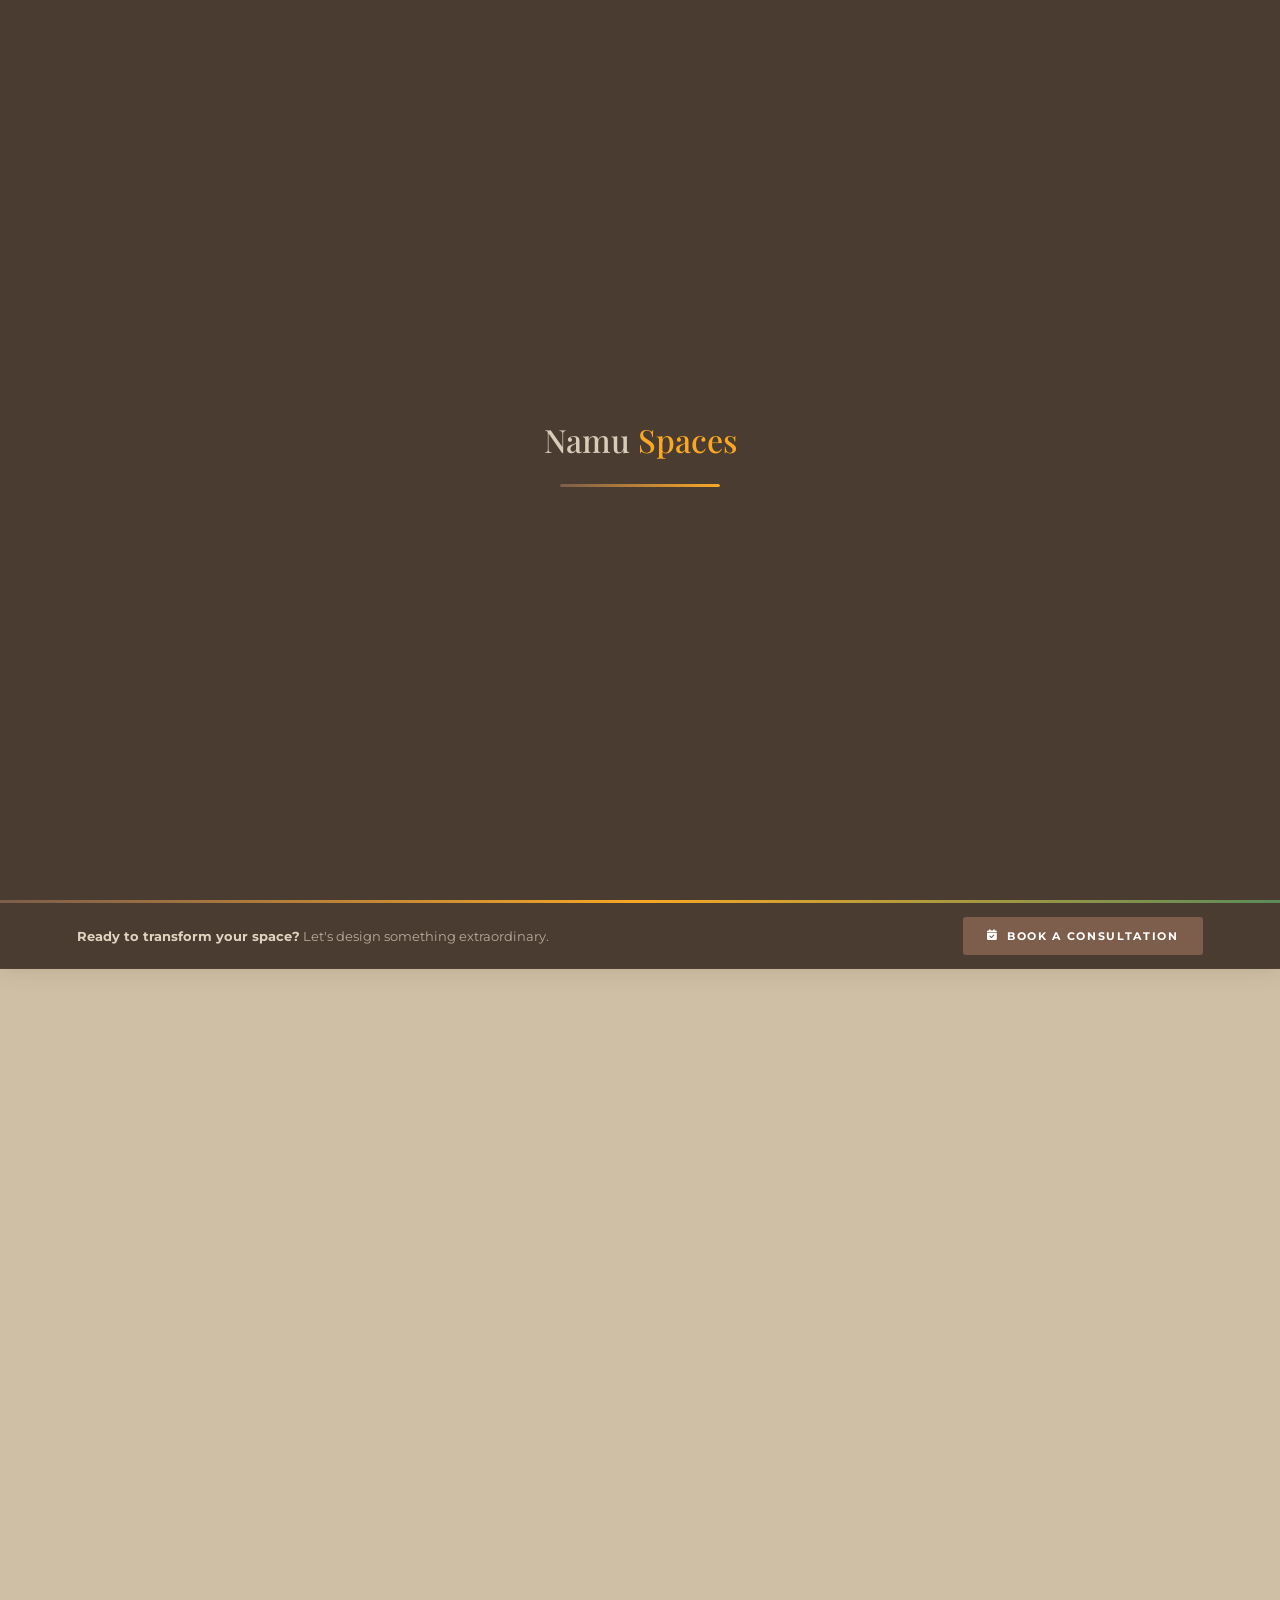
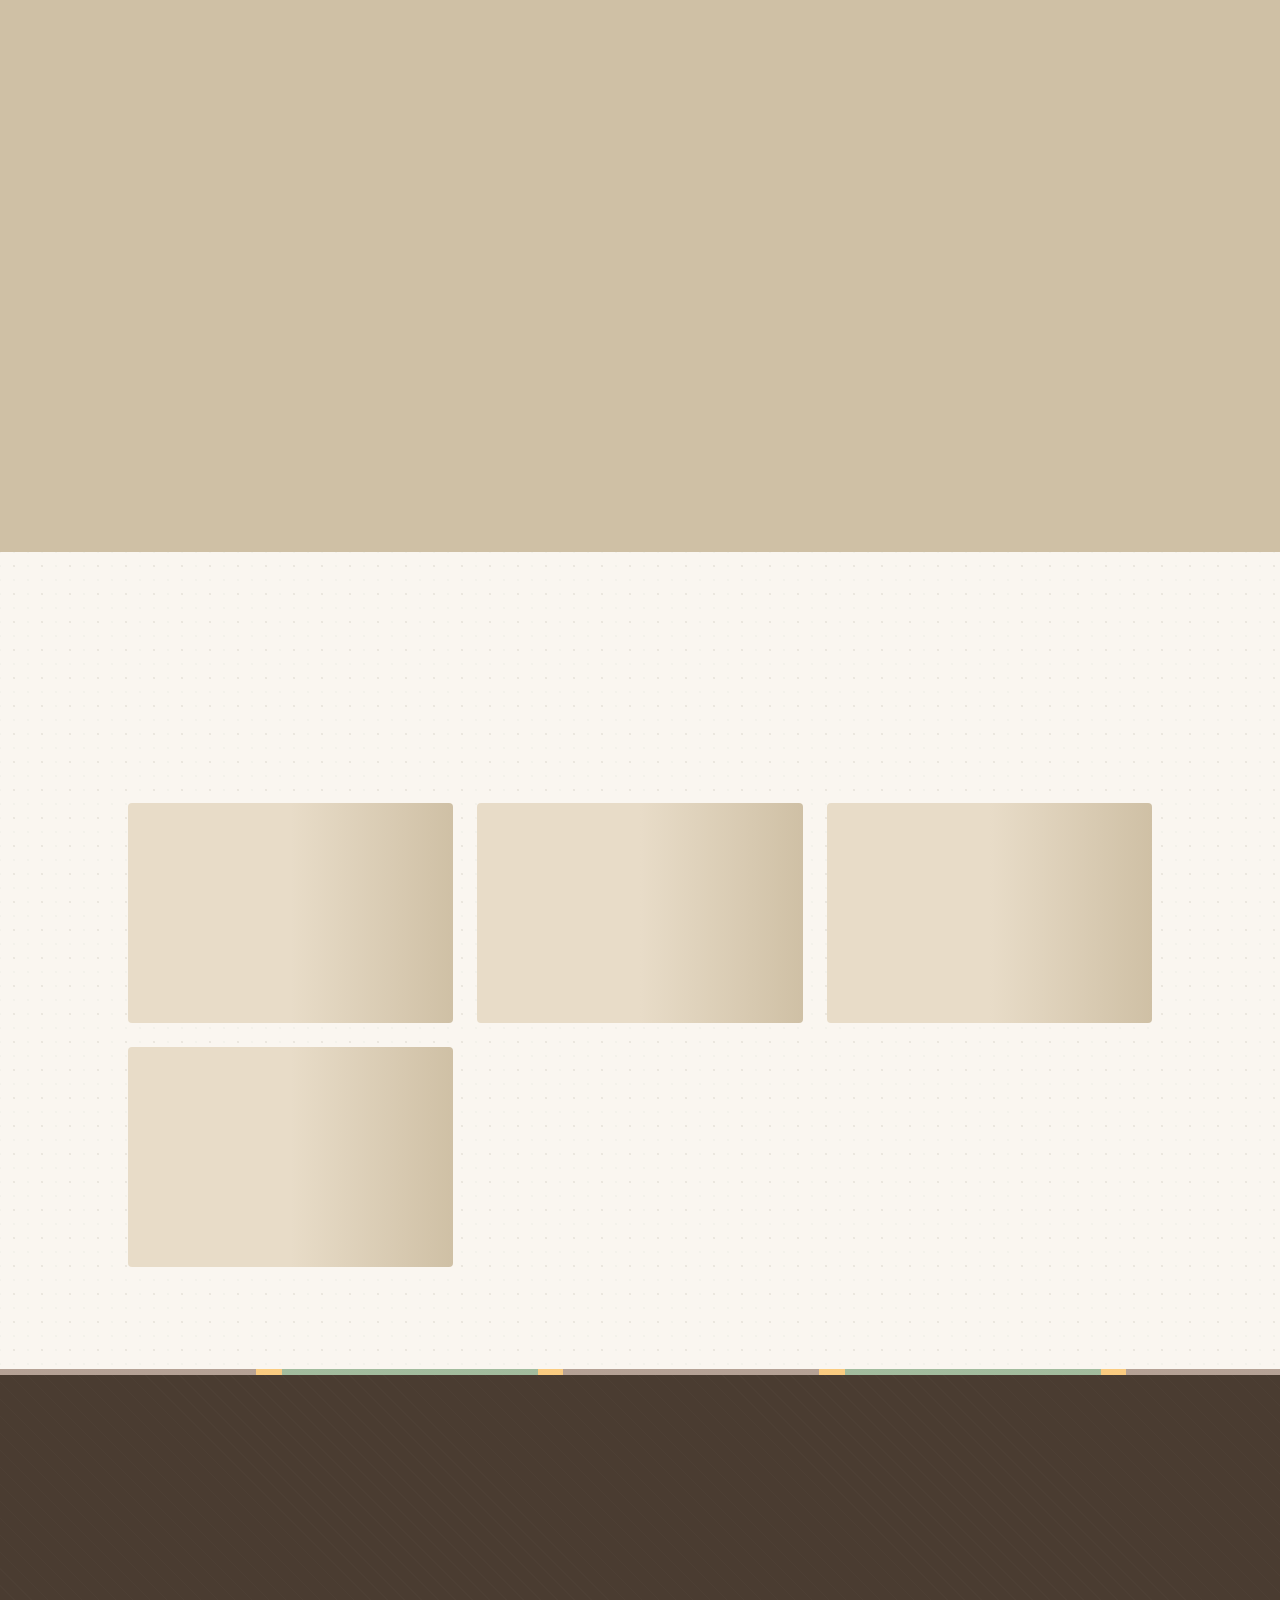
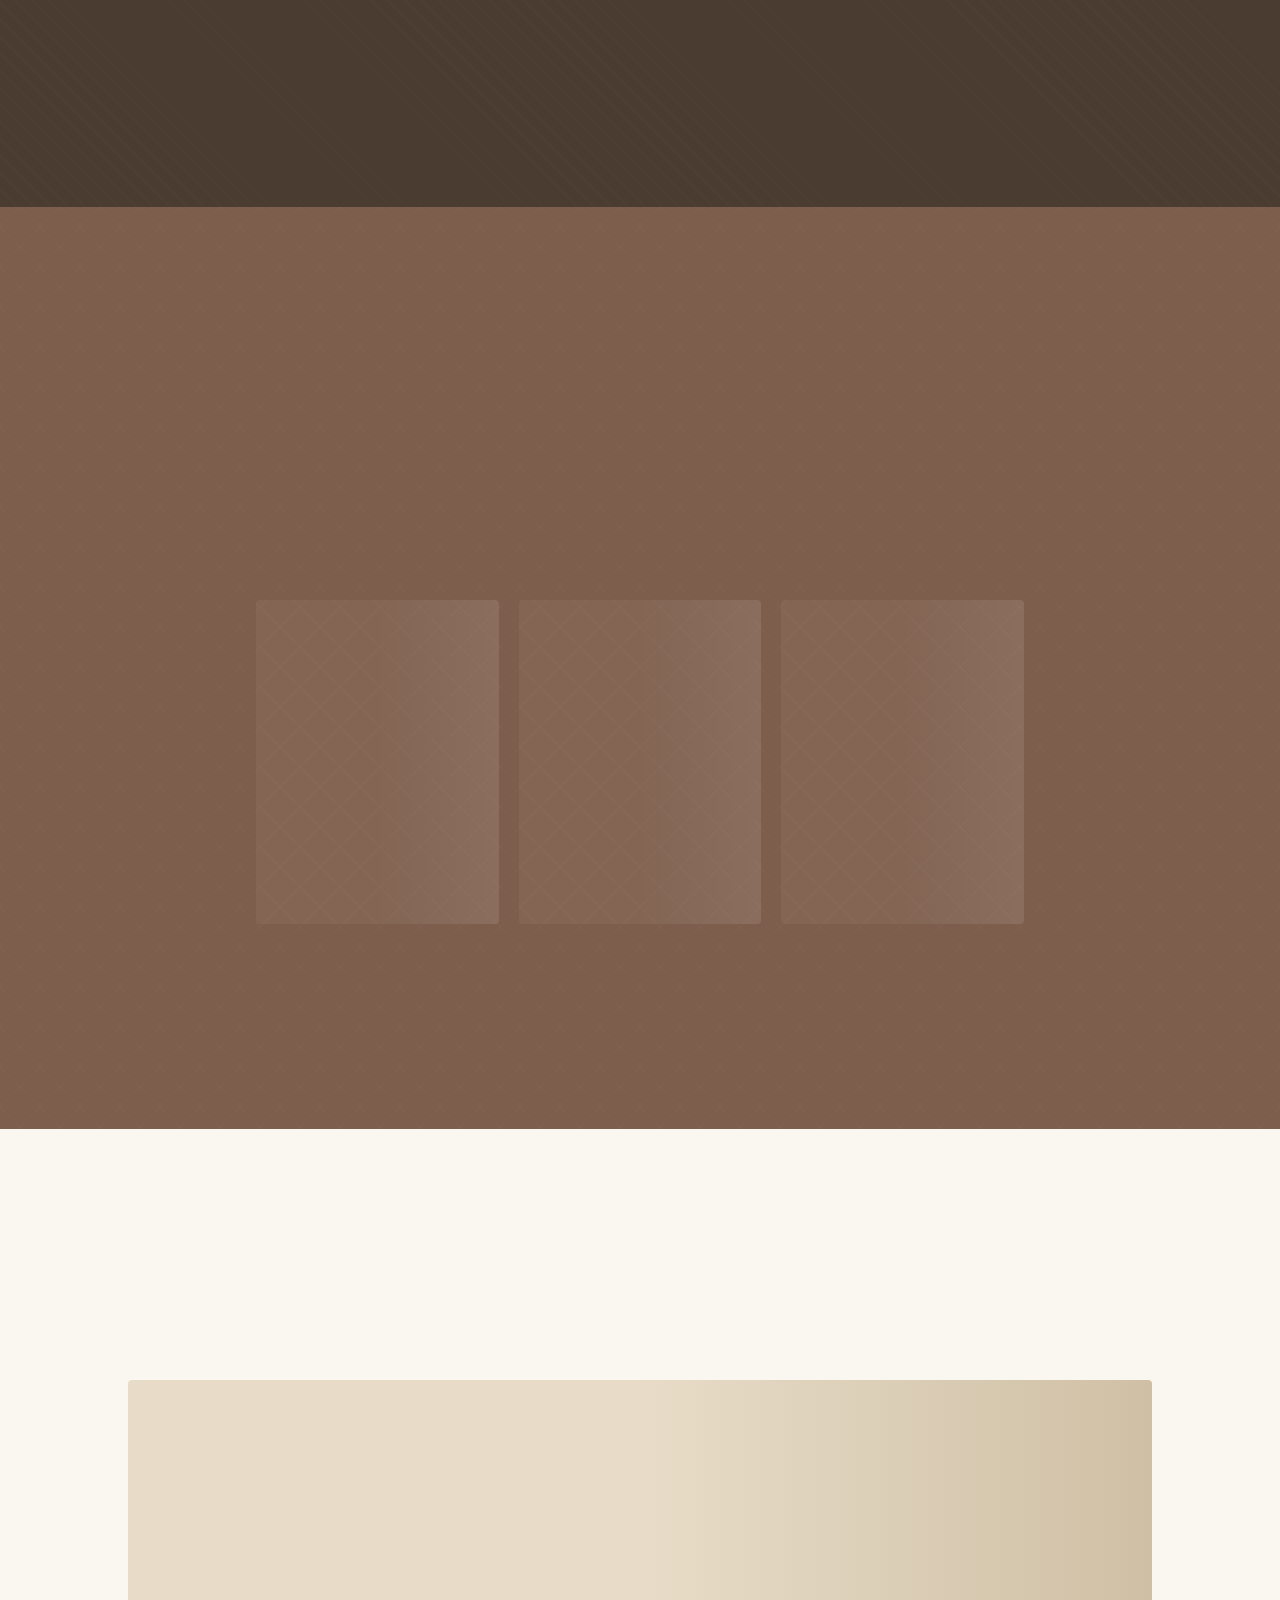
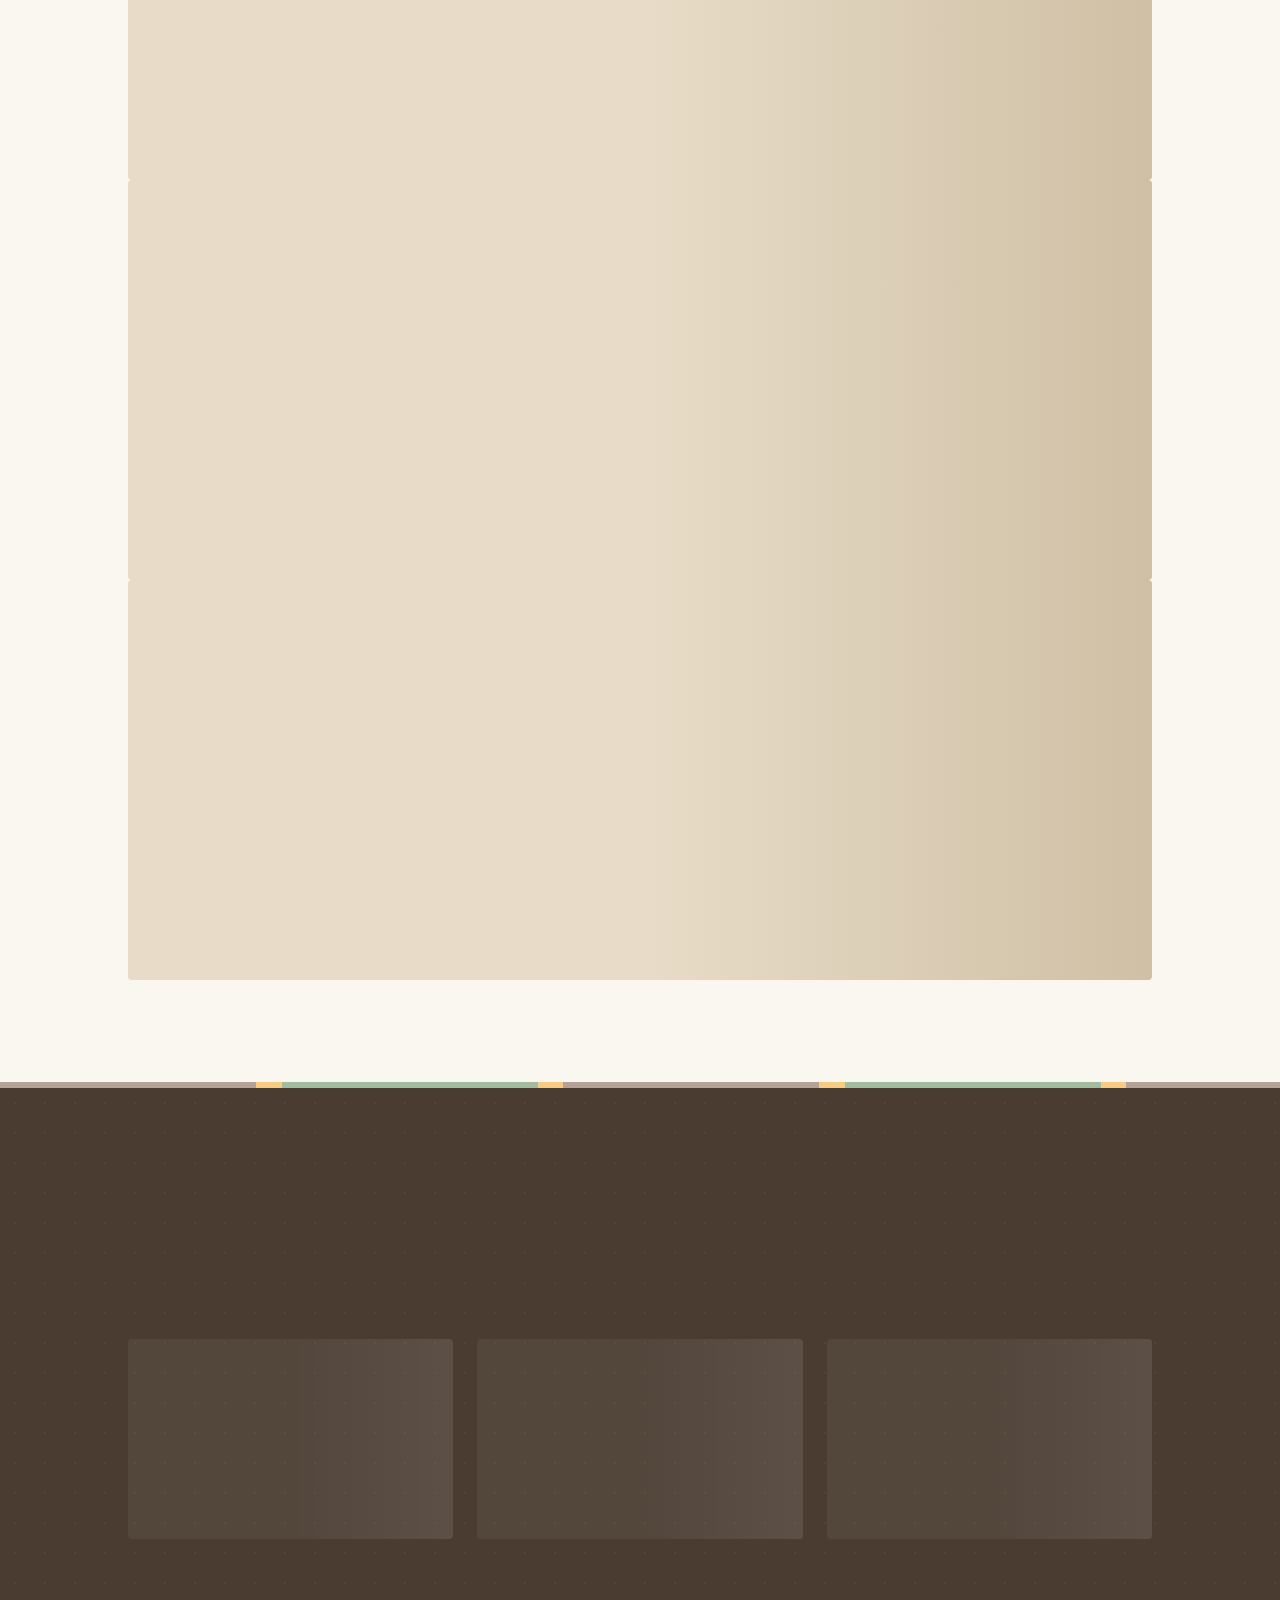
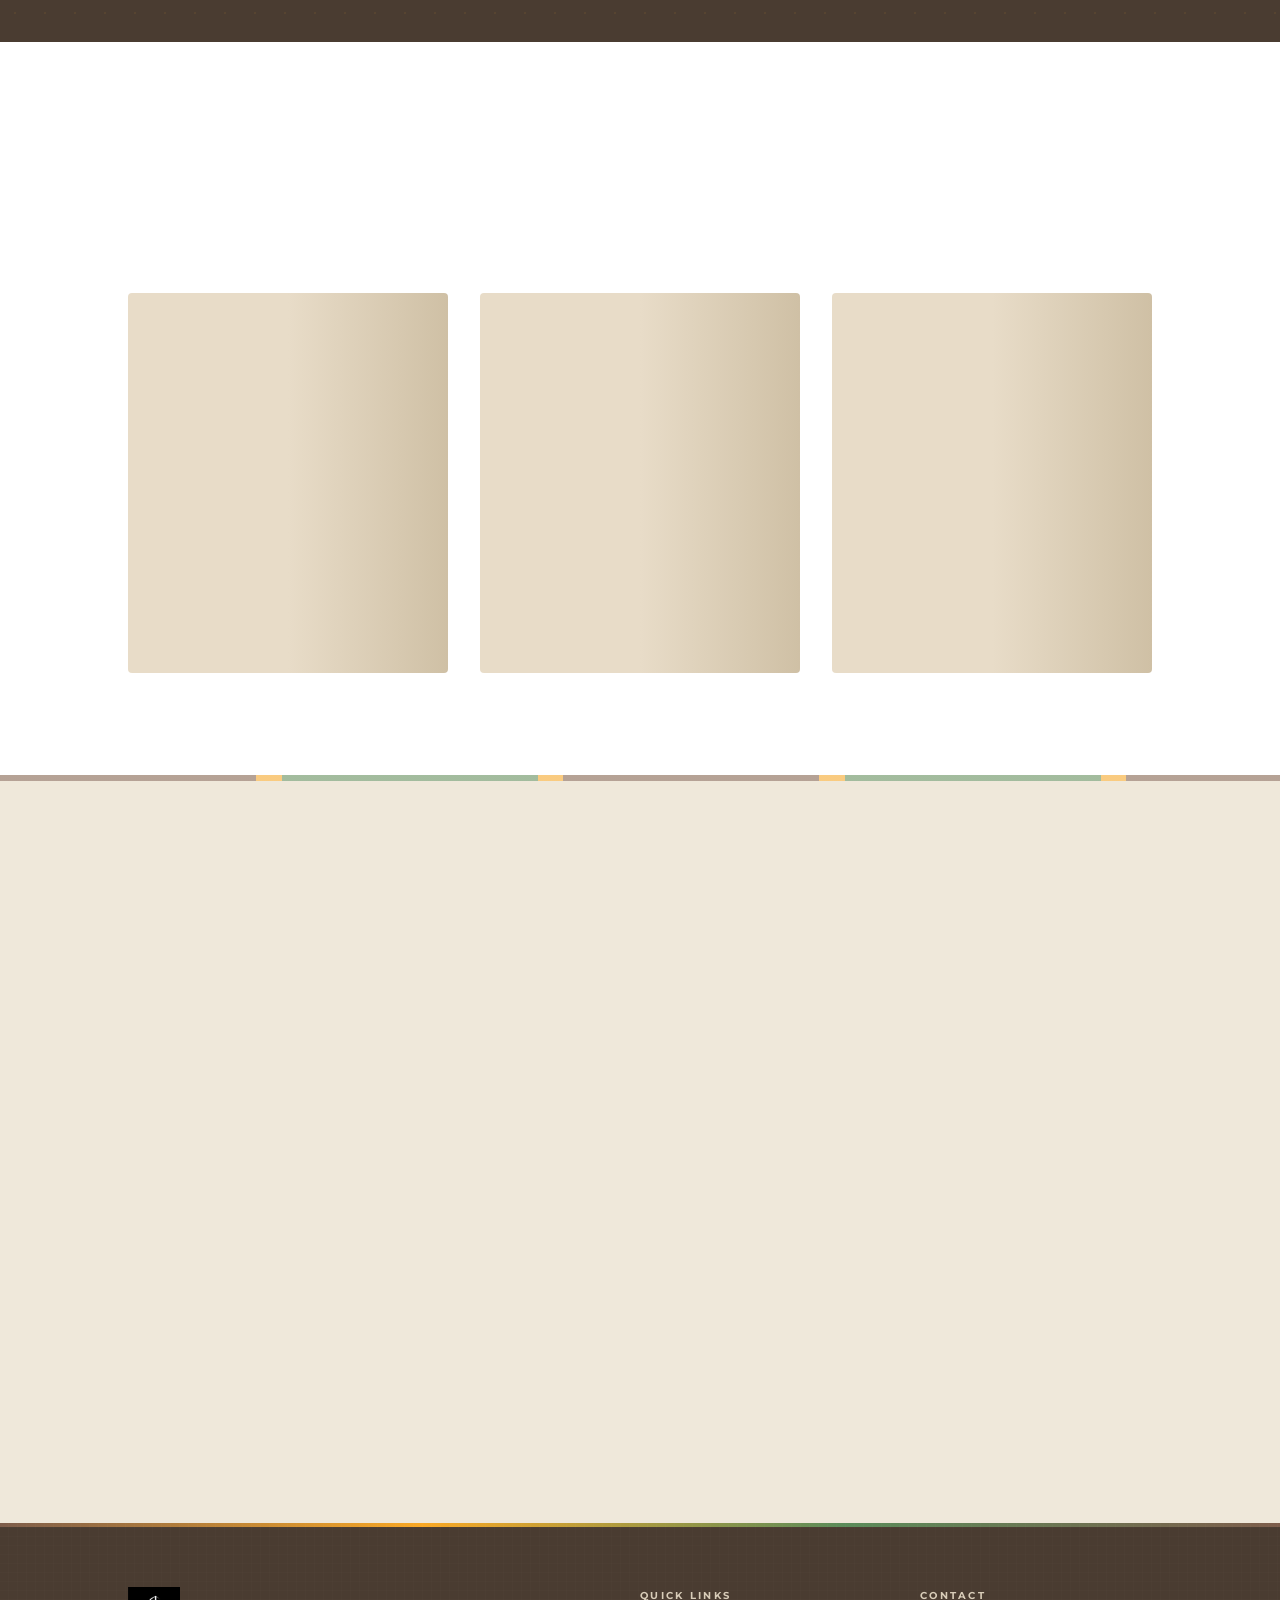
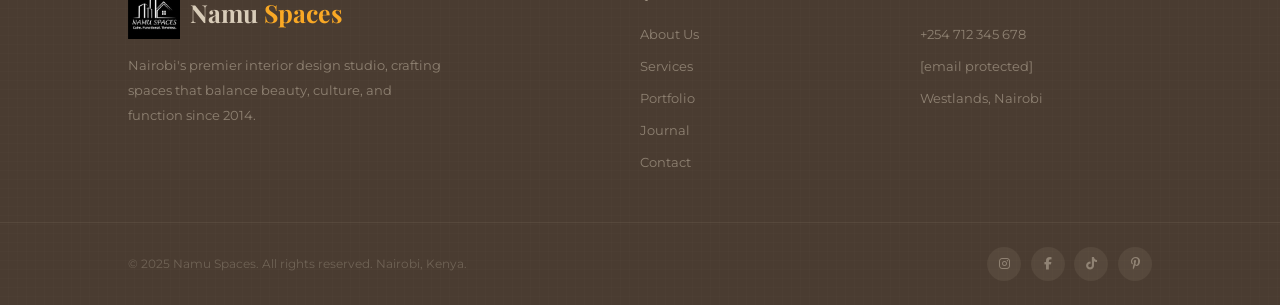
==== commit 7b8dab30: "Refactor index.html with new sections and styles Updated the styles for various sections, added a ne" ====
--- a/index.html
+++ b/index.html
@@ -83,7 +83,7 @@
 .hs-n{font-family:'Playfair Display',serif;font-size:1.7rem;font-weight:700;color:var(--gold);line-height:1}
 .hs-l{font-size:.6rem;font-weight:600;letter-spacing:.18em;text-transform:uppercase;color:rgba(232,220,200,.55);margin-top:.25rem}
 /* ABOUT */
-#about{background:var(--white)}
+#about{background:var(--sand)}
 .about-wrap{display:grid;grid-template-columns:1fr 1fr;gap:5rem;align-items:center}
 .about-img-col{position:relative}
 .about-frame{position:relative;border-radius:4px;overflow:hidden}
@@ -100,19 +100,114 @@
 .av-ic{color:var(--tc);font-size:.9rem;margin-top:.1rem;flex-shrink:0}
 .av-t{font-size:.75rem;font-weight:700;letter-spacing:.06em;text-transform:uppercase;color:var(--tc-deep);margin-bottom:.12rem}
 .av-s{font-size:.77rem;color:var(--muted);line-height:1.55}
+/* MISSION & VISION (new) */
+.mission-vision{display:grid;grid-template-columns:1fr 1fr;gap:1.5rem;margin-top:2.5rem}
+.mission-card,.vision-card{background:var(--cream-w);padding:1.5rem;border-radius:0 3px 3px 0;transition:all var(--t)}
+.mission-card{border-left:4px solid var(--tc)}
+.vision-card{border-left:4px solid var(--aberdare)}
+.mission-card h4,.vision-card h4{font-family:'Playfair Display',serif;font-size:1.1rem;margin-bottom:0.5rem;color:var(--tc-deep)}
+.mission-card p,.vision-card p{font-size:0.9rem;color:var(--muted);line-height:1.6}
 /* SERVICES */
-#services{background:var(--cream-w);position:relative;overflow:hidden}
-.svc-grid{display:grid;grid-template-columns:repeat(auto-fit,minmax(250px,1fr));gap:1.5rem;position:relative;z-index:1}
-.svc-card{background:var(--white);padding:2.5rem 2rem 2rem;border-radius:4px;border:1px solid var(--sand-l);transition:all var(--t) var(--ease);position:relative;overflow:hidden}
-.svc-card::before{content:'';position:absolute;top:0;left:0;right:0;height:4px;background:linear-gradient(90deg,var(--tc),var(--gold),var(--aberdare));opacity:0;transition:opacity .35s}
-.svc-card:hover::before{opacity:1} .svc-card:hover{box-shadow:0 16px 48px rgba(74,60,49,.12);transform:translateY(-5px)}
-.svc-ic{width:52px;height:52px;background:var(--cream-w);border-radius:50%;display:flex;align-items:center;justify-content:center;margin-bottom:1.5rem;font-size:1.1rem;color:var(--tc);transition:all var(--t)}
-.svc-card:hover .svc-ic{background:var(--tc);color:var(--white)}
-.svc-name{font-family:'Playfair Display',serif;font-size:1.35rem;font-weight:500;color:var(--tc-deep);margin-bottom:.65rem}
-.svc-desc{font-size:.87rem;line-height:1.8;color:var(--muted)}
-.skel{border-radius:4px;background:linear-gradient(90deg,var(--sand-l) 25%,var(--sand) 50%,var(--sand-l) 75%);background-size:200% 100%;animation:shim 1.6s infinite}
-.skel-d{border-radius:4px;background:linear-gradient(90deg,rgba(255,255,255,.05) 25%,rgba(255,255,255,.1) 50%,rgba(255,255,255,.05) 75%);background-size:200% 100%;animation:shim 1.6s infinite}
-@keyframes shim{0%{background-position:200% 0}100%{background-position:-200% 0}}
+#services {
+  background: var(--);
+  position: relative;
+  overflow: hidden;
+}
+
+.svc-grid {
+  display: grid;
+  grid-template-columns: repeat(auto-fit, minmax(250px, 1fr));
+  gap: 1.5rem;
+  position: relative;
+  z-index: 1;
+}
+
+.svc-card {
+  background: var(--sand);
+  padding: 2.5rem 2rem 2rem;
+  border-radius: 4px;
+  border: 1px solid var(--sand-l);
+  transition: all var(--t) var(--ease);
+  position: relative;
+  overflow: hidden;
+}
+
+.svc-card::before {
+  content: '';
+  position: absolute;
+  top: 0;
+  left: 0;
+  right: 0;
+  height: 4px;
+  background: linear-gradient(90deg, var(--tc), var(--gold), var(--aberdare));
+  opacity: 0;
+  transition: opacity 0.35s;
+}
+
+.svc-card:hover::before {
+  opacity: 1;
+}
+
+.svc-card:hover {
+  box-shadow: 0 16px 48px rgba(74, 60, 49, 0.12);
+  transform: translateY(-5px);
+}
+
+.svc-ic {
+  width: 52px;
+  height: 52px;
+  background: var(--cream-w);
+  border-radius: 50%;
+  display: flex;
+  align-items: center;
+  justify-content: center;
+  margin-bottom: 1.5rem;
+  font-size: 1.1rem;
+  color: var(--tc);
+  transition: all var(--t);
+}
+
+.svc-card:hover .svc-ic {
+  background: var(--tc);
+  color: var(--white);
+}
+
+.svc-name {
+  font-family: 'Playfair Display', serif;
+  font-size: 1.35rem;
+  font-weight: 500;
+  color: var(--cream);
+  margin-bottom: 0.65rem;
+}
+
+.svc-desc {
+  font-size: 0.87rem;
+  line-height: 1.8;
+  color: var(--muted);
+}
+
+.skel {
+  border-radius: 4px;
+  background: linear-gradient(90deg, var(--sand-l) 25%, var(--sand) 50%, var(--sand-l) 75%);
+  background-size: 200% 100%;
+  animation: shim 1.6s infinite;
+}
+
+.skel-d {
+  border-radius: 4px;
+  background: linear-gradient(90deg, rgba(255,255,255,0.05) 25%, rgba(255,255,255,0.1) 50%, rgba(255,255,255,0.05) 75%);
+  background-size: 200% 100%;
+  animation: shim 1.6s infinite;
+}
+
+@keyframes shim {
+  0% {
+    background-position: 200% 0;
+  }
+  100% {
+    background-position: -200% 0;
+  }
+}
 /* MATERIALS */
 #materials{background:var(--tc-deep);padding:4rem 10vw;position:relative;overflow:hidden}
 #materials::before{content:'';position:absolute;inset:0;background-image:repeating-linear-gradient(45deg,rgba(255,255,255,.015) 0,rgba(255,255,255,.015) 1px,transparent 1px,transparent 12px)}
@@ -124,17 +219,30 @@
 .mat-ov{position:absolute;inset:0;background:linear-gradient(to top,rgba(74,60,49,.88) 0%,transparent 60%);display:flex;flex-direction:column;justify-content:flex-end;padding:1rem}
 .mat-nm{font-family:'Playfair Display',serif;font-size:.95rem;font-style:italic;color:var(--white)}
 .mat-og{font-size:.6rem;font-weight:600;letter-spacing:.18em;text-transform:uppercase;color:var(--gold);margin-top:.2rem}
-/* PORTFOLIO */
-#portfolio{background:var(--twilight);padding:var(--sp) 10vw;position:relative}
+/* PORTFOLIO (UPDATED) */
+#portfolio{background:var(--tc);padding:var(--sp) 10vw;position:relative}
 #portfolio::before{content:'';position:absolute;inset:0;pointer-events:none;background-image:url("data:image/svg+xml,%3Csvg width='40' height='40' viewBox='0 0 40 40' xmlns='http://www.w3.org/2000/svg'%3E%3Cpath d='M20 0L40 20L20 40L0 20Z' fill='none' stroke='rgba(255,255,255,0.03)' stroke-width='1'/%3E%3C/svg%3E");background-size:40px 40px}
 #portfolio .eyebrow{color:var(--gold)} #portfolio .sec-title{color:var(--white)} #portfolio .sec-title em{color:#E8B87A}
 .port-filters{display:flex;flex-wrap:wrap;gap:.6rem;margin-bottom:2.5rem;position:relative;z-index:1}
 .pf-btn{font-size:.68rem;font-weight:600;letter-spacing:.15em;text-transform:uppercase;padding:.42rem 1.1rem;border:1px solid rgba(232,220,200,.22);color:rgba(232,220,200,.58);border-radius:2px;cursor:pointer;transition:all var(--t);background:none}
 .pf-btn:hover,.pf-btn.active{background:var(--tc);color:var(--white);border-color:var(--tc)}
 .port-grid{display:grid;grid-template-columns:repeat(3,1fr);gap:1.25rem;position:relative;z-index:1}
-.port-card{border-radius:4px;overflow:hidden;position:relative;aspect-ratio:3/4;cursor:pointer}
-.port-card:first-child{grid-row:span 2;aspect-ratio:auto}
-.port-img{width:100%;height:100%;object-fit:cover;display:block;transition:transform .65s var(--ease)}
+.port-card {
+  border-radius: 4px;
+  overflow: hidden;
+  position: relative;
+  cursor: pointer;
+  background: var(--tc-deep);
+}
+.port-img {
+  width: 100%;
+  height: auto;
+  display: block;
+  transition: transform 0.65s var(--ease);
+}
+.port-card:first-child {
+  grid-row: span 2;
+}
 .port-card:hover .port-img{transform:scale(1.06)}
 .port-ov{position:absolute;inset:0;background:linear-gradient(to top,rgba(44,62,80,.9) 0%,rgba(74,60,49,.25) 55%,transparent 100%);opacity:0;transition:opacity var(--t);display:flex;flex-direction:column;justify-content:flex-end;padding:1.5rem}
 .port-card:hover .port-ov{opacity:1}
@@ -145,18 +253,43 @@
 .port-inq:hover{background:var(--gold);color:var(--tc-deep)}
 .port-empty{color:rgba(232,220,200,.4);text-align:center;padding:3rem;grid-column:1/-1}
 /* TEAM */
-#team{background:var(--parch)}
-.team-grid{display:grid;grid-template-columns:repeat(auto-fit,minmax(230px,1fr));gap:2rem}
-.team-card{background:var(--white);border-radius:4px;overflow:hidden;border:1px solid var(--sand-l);transition:all var(--t)}
-.team-card:hover{box-shadow:0 14px 40px rgba(74,60,49,.12);transform:translateY(-4px)}
-.team-img-w{position:relative;overflow:hidden}
-.team-img{width:100%;height:300px;object-fit:cover;object-position:top;display:block;transition:transform .7s var(--ease)}
-.team-card:hover .team-img{transform:scale(1.04)}
-.team-acc{position:absolute;bottom:0;left:0;right:0;height:5px;background:linear-gradient(90deg,var(--tc),var(--gold),var(--aberdare))}
-.team-info{padding:1.5rem 1.4rem}
-.team-nm{font-family:'Playfair Display',serif;font-size:1.2rem;font-weight:600;color:var(--tc-deep);margin-bottom:.25rem}
-.team-rl{font-size:.68rem;font-weight:700;letter-spacing:.16em;text-transform:uppercase;color:var(--tc);margin-bottom:.5rem}
-.team-bio{font-size:.82rem;color:var(--muted);line-height:1.65}
+.team-card {
+  text-align: left;
+  transition: var(--transition);
+}
+
+.team-card__photo {
+  width: 180px;
+  height: 180px;
+  border-radius: 50%;
+  object-fit: cover;
+  margin: 0 auto var(--space-lg);
+  border: 4px solid var(--savannah-pale);
+  box-shadow: var(--shadow-sm);
+  display: block;
+  background: linear-gradient(135deg, var(--savannah-pale), var(--savannah-light));
+  overflow: hidden;
+}
+
+.team-card__photo img {
+  width: 100%;
+  height: 100%;
+  object-fit: cover;
+}
+
+.team-card__photo-placeholder {
+  width: 100%;
+  height: 100%;
+  display: flex;
+  align-items: center;
+  justify-content: center;
+  font-size: 4rem;
+  color: rgba(125, 93, 75, 0.3);
+}
+
+.team-card__name { font-size: 1.2rem; margin-bottom: var(--space-xs); }
+.team-card__role { font-size: 0.78rem; color: var(--terracotta); font-weight: 600; letter-spacing: 0.1em; text-transform: uppercase; margin-bottom: var(--space-md); }
+.team-card__bio { font-size: 0.9rem; max-width: 300px; margin: 0 auto; }
 /* TESTIMONIALS */
 #testimonials{background:var(--tc-deep);padding:var(--sp) 10vw;position:relative;overflow:hidden}
 #testimonials::before{content:'';position:absolute;inset:0;pointer-events:none;background-image:radial-gradient(circle,rgba(249,168,37,.07) 1.5px,transparent 1.5px);background-size:30px 30px}
@@ -257,7 +390,7 @@
 .ld-prog{height:100%;width:0;background:linear-gradient(90deg,var(--tc),var(--gold));border-radius:2px;animation:ldP 1.2s ease forwards}
 @keyframes ldP{to{width:100%}}
 /* RESPONSIVE */
-@media(max-width:1100px){.port-grid{grid-template-columns:repeat(2,1fr)}.port-card:first-child{grid-row:auto;aspect-ratio:3/4}.ftop{grid-template-columns:1fr 1fr}.mat-row{flex-wrap:wrap}.mat-item{min-width:calc(50% - .75rem)}}
+@media(max-width:1100px){.port-grid{grid-template-columns:repeat(2,1fr)}.port-card:first-child{grid-row:auto}.ftop{grid-template-columns:1fr 1fr}.mat-row{flex-wrap:wrap}.mat-item{min-width:calc(50% - .75rem)}}
 @media(max-width:900px){.about-wrap{grid-template-columns:1fr;gap:3rem}.about-badge{bottom:.5rem;right:.5rem;width:90px;height:90px}.about-badge .n{font-size:1.9rem}.contact-wrap{grid-template-columns:1fr;gap:3rem}.f2{grid-template-columns:1fr}.hero-stats{display:none}.about-vals{grid-template-columns:1fr}}
 @media(max-width:768px){.nav-links,.nav-cta{display:none}.hamburger{display:flex}.port-grid{grid-template-columns:1fr}.ftop{grid-template-columns:1fr;padding:3rem 6vw 2rem}.sec{padding:var(--sp) 6vw}#cta-bar .cta-t{display:none}.mat-item{min-width:100%}}
 @media(max-width:480px){.hero-btns{flex-direction:column}.btn-p,.btn-o{width:100%;justify-content:center}#wa-btn{bottom:76px;right:1rem}.inq-box{padding:2rem 1.5rem}}
@@ -325,7 +458,7 @@
 
 <hr class="kanga-div">
 
-<!-- ABOUT -->
+<!-- ABOUT (with Mission & Vision) -->
 <section id="about" class="sec">
   <div class="about-wrap">
     <div class="about-img-col sr">
@@ -336,8 +469,7 @@
       <span class="eyebrow">About Namu Spaces</span>
       <h2 class="sec-title">Where Nairobi&apos;s Soul<br>Meets <em>Timeless Design</em></h2>
       <div id="about-text">
-        <p>Namu Spaces is a premier interior design studio born from the heart of Nairobi. We believe great design is a conversation between a space and the people who inhabit it &mdash; blending warmth, culture, and contemporary vision into every project.</p>
-        <p>Our multidisciplinary team draws inspiration from East Africa&apos;s rich textures, colours, and craftsmanship, weaving them seamlessly with global design sensibilities.</p>
+        <p>Namu Spaces is a Kenyan Interior design studio focused on creating thoughtful functional and beautiful interiors. We design spaces that balance aesthetics and practically ensuring every room feels calm, intentional and truly lived in. From concept development to space planning and styling, we work closely with our clients to bring their vision to life while respecting their budget and lifestyle. At Namu Spaces, we believe that good design is not about creating trends, it is about creating spaces that feel like home.</p>
       </div>
       <div class="about-vals">
         <div class="av"><div class="av-ic"><i class="fas fa-leaf"></i></div><div><div class="av-t">Locally Inspired</div><div class="av-s">Rooted in Kenyan culture and landscape</div></div></div>
@@ -345,11 +477,22 @@
         <div class="av"><div class="av-ic"><i class="fas fa-seedling"></i></div><div><div class="av-t">Sustainably Conscious</div><div class="av-s">Supporting Kenyan artisans and materials</div></div></div>
         <div class="av"><div class="av-ic"><i class="fas fa-eye"></i></div><div><div class="av-t">Detail Obsessed</div><div class="av-s">Excellence in every finish and texture</div></div></div>
       </div>
+      <!-- New Mission & Vision section -->
+      <div class="mission-vision">
+        <div class="mission-card">
+          <h4>Our Mission</h4>
+          <p>To create functional, calm, and intentional interiors that reflect each client's lifestyle and personality.</p>
+        </div>
+        <div class="vision-card">
+          <h4>Our Vision</h4>
+          <p>To be a trusted interior design studio in Kenya, transforming everyday spaces into beautiful, practical homes.</p>
+        </div>
+      </div>
     </div>
   </div>
 </section>
 
-<!-- SERVICES -->
+<!-- SERVICES (updated list) -->
 <section id="services" class="sec maasai-bg">
   <div class="sec-hd sr"><span class="eyebrow">What We Offer</span><h2 class="sec-title">Our <em>Services</em></h2></div>
   <div class="svc-grid" id="svc-grid">
@@ -375,7 +518,7 @@
   </div>
 </section>
 
-<!-- PORTFOLIO -->
+<!-- PORTFOLIO (unchanged) -->
 <section id="portfolio">
   <div class="sec" style="padding-bottom:0">
     <div class="sec-hd sr"><span class="eyebrow">Our Work</span><h2 class="sec-title">Selected <em>Projects</em></h2></div>
@@ -533,11 +676,11 @@
 const app = initializeApp(firebaseConfig);
 const db  = getFirestore(app);
 
-/* ── Default fallback data (shown if Firebase is empty) ── */
+/* ── Default fallback data (updated services list) ── */
 const DEFAULTS = {
   settings:{
-    phone:'+254 712 345 678', email:'hello@namuspaces.co.ke',
-    location:'The Mirage, Westlands, Nairobi, Kenya', whatsapp:'254712345678',
+    phone:'+254 712 345 678', email:'wabombamedina5@gmail.com',
+    location:'The Mirage, Westlands, Nairobi, Kenya', whatsapp:'254796975533',
     instagram:'https://instagram.com/namuspaces', facebook:'https://facebook.com/namuspaces',
     tiktok:'https://tiktok.com/@namuspaces', pinterest:'https://pinterest.com/namuspaces',
     heroTitle:'Designing Spaces,', heroTitleEm:'Inspiring Lives',
@@ -547,12 +690,11 @@
     footerAbout:"Nairobi's premier interior design studio, crafting spaces that balance beauty, culture, and function since 2014."
   },
   services:[
-    {id:'s1',icon:'fa-home',name:'Residential Design',desc:'Transforming houses into warm, personalised homes that reflect your lifestyle, taste, and Kenyan character.'},
-    {id:'s2',icon:'fa-building',name:'Commercial Design',desc:'Creating productive, brand-aligned workspaces — offices, retail outlets, restaurants, and hospitality venues.'},
-    {id:'s3',icon:'fa-drafting-compass',name:'Space Planning',desc:'Intelligent layouts that maximise flow, function, and the full potential of every square metre.'},
-    {id:'s4',icon:'fa-couch',name:'Custom Furniture',desc:"Bespoke pieces crafted by Kenyan artisans — furniture that tells a story and fits perfectly in your space."},
-    {id:'s5',icon:'fa-palette',name:'Colour Consulting',desc:"Expert colour strategy inspired by Kenya's landscape to set mood and bring harmony to every room."},
-    {id:'s6',icon:'fa-lightbulb',name:'Lighting Design',desc:"Layered lighting schemes that enhance architecture and how Kenya's natural light transforms a space."}
+    {id:'s1',icon:'fa-comments',name:'Interior Design Consultation',desc:'Expert guidance to define your style, needs, and budget – the first step to a space that truly feels like yours.'},
+    {id:'s2',icon:'fa-draw-polygon',name:'Space Planning and Layout',desc:'Optimising flow and function with intelligent layouts tailored to how you live or work.'},
+    {id:'s3',icon:'fa-paint-brush',name:'Mood Boards and Design Concepts',desc:'Visual storytelling that brings your vision to life – colours, materials, and textures curated just for you.'},
+    {id:'s4',icon:'fa-cube',name:'3D Render Designs',desc:'Realistic 3D visualisations so you can see and feel your space before a single brushstroke.'},
+    {id:'s5',icon:'fa-couch',name:'Interior Styling',desc:'Finishing touches – from furniture arrangement to accessories – that make a room sing.'}
   ],
   projects:[
     {id:'p1',title:'Kilimani Penthouse',category:'Residential',desc:'A luminous 4-bed penthouse fusing Lamu craftsmanship with modern minimalism.',image:'https://images.unsplash.com/photo-1618221195710-dd6b41faaea6?w=800&q=80'},
@@ -562,9 +704,7 @@
     {id:'p5',title:'Lavington Study',category:'Custom Furniture',desc:'Bespoke olive-wood bookcase and desk suite for a home library.',image:'https://images.unsplash.com/photo-1560185007-cde436f6a4d0?w=800&q=80'}
   ],
   team:[
-    {id:'t1',name:'Amara Njeri',role:'Principal Designer',bio:'15 years crafting spaces across East Africa with a passion for authentic Kenyan materials.',image:'https://images.unsplash.com/photo-1531746020798-e6953c6e8e04?w=400&q=80'},
-    {id:'t2',name:'David Kamau',role:'Commercial Lead',bio:'Specialist in high-end commercial interiors bridging Kenyan heritage with global trends.',image:'https://images.unsplash.com/photo-1506794778202-cad84cf45f1d?w=400&q=80'},
-    {id:'t3',name:'Siti Omondi',role:'Furniture & Craft',bio:"Connecting Lamu artisans, Kitengela glass-workers, and Nairobi clients with beautiful results.",image:'https://images.unsplash.com/photo-1544005313-94ddf0286df2?w=400&q=80'}
+    {id:'t1',name:'Medina Wabomba',role:'Founder & Lead Designer',bio:'5 years crafting spaces across East Africa with a passion for authentic Kenyan materials.',image:'https://69a5fa9b581800b707fb4b6e.imgix.net/images/617520439_18071976080614922_7808922703831373612_n.jpg?w=150&h=150'},
   ],
   testimonials:[
     {id:'r1',text:'Namu Spaces completely transformed our apartment. Every detail felt personal and intentional — deeply Kenyan yet completely contemporary.',author:'Grace M.',role:'Kilimani Resident',stars:5},
@@ -747,4 +887,8 @@
 window.addEventListener('scroll',function(){
   var sy=window.scrollY;
   document.getElementById('nav').classList.toggle('scrolled',sy>50);
-  document.getElementById('cta-bar').clas
+  document.getElementById('cta-bar').classList.toggle('visible',sy>300);
+});
+</script>
+</body>
+</html>
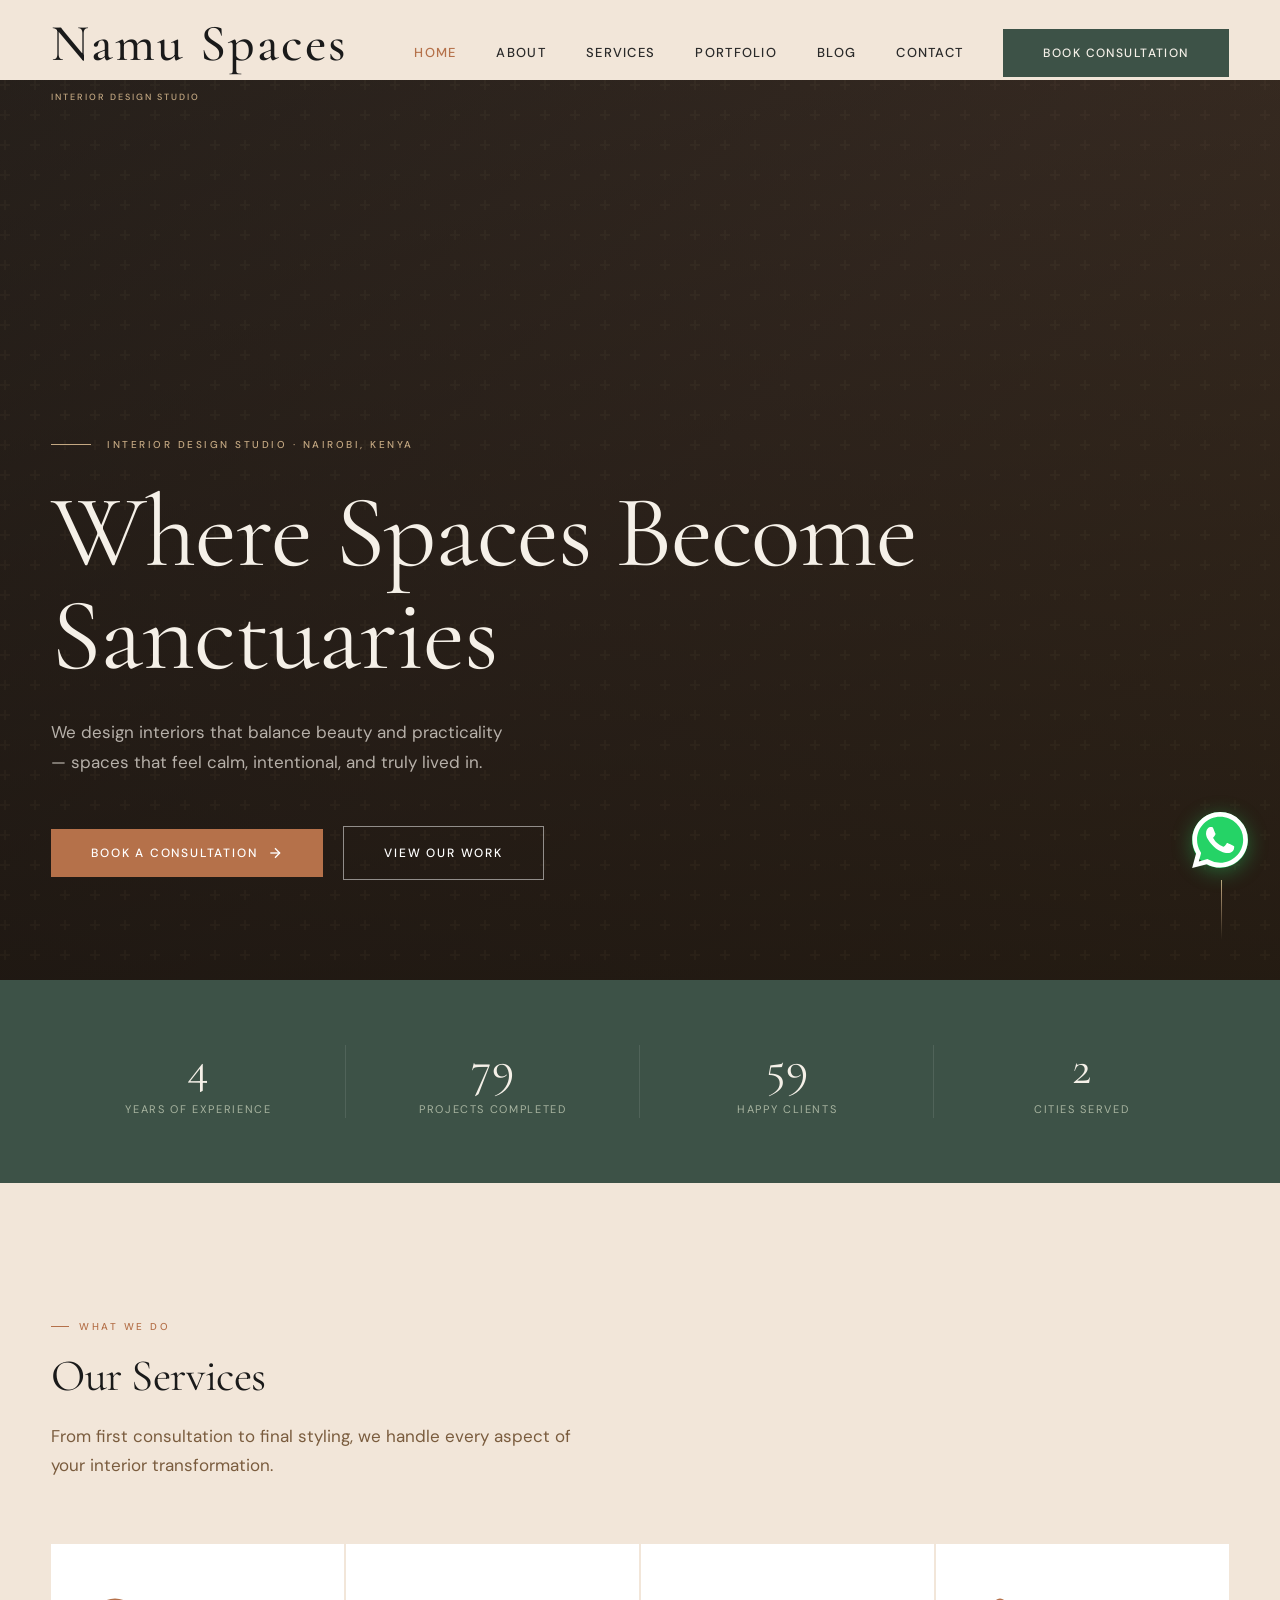
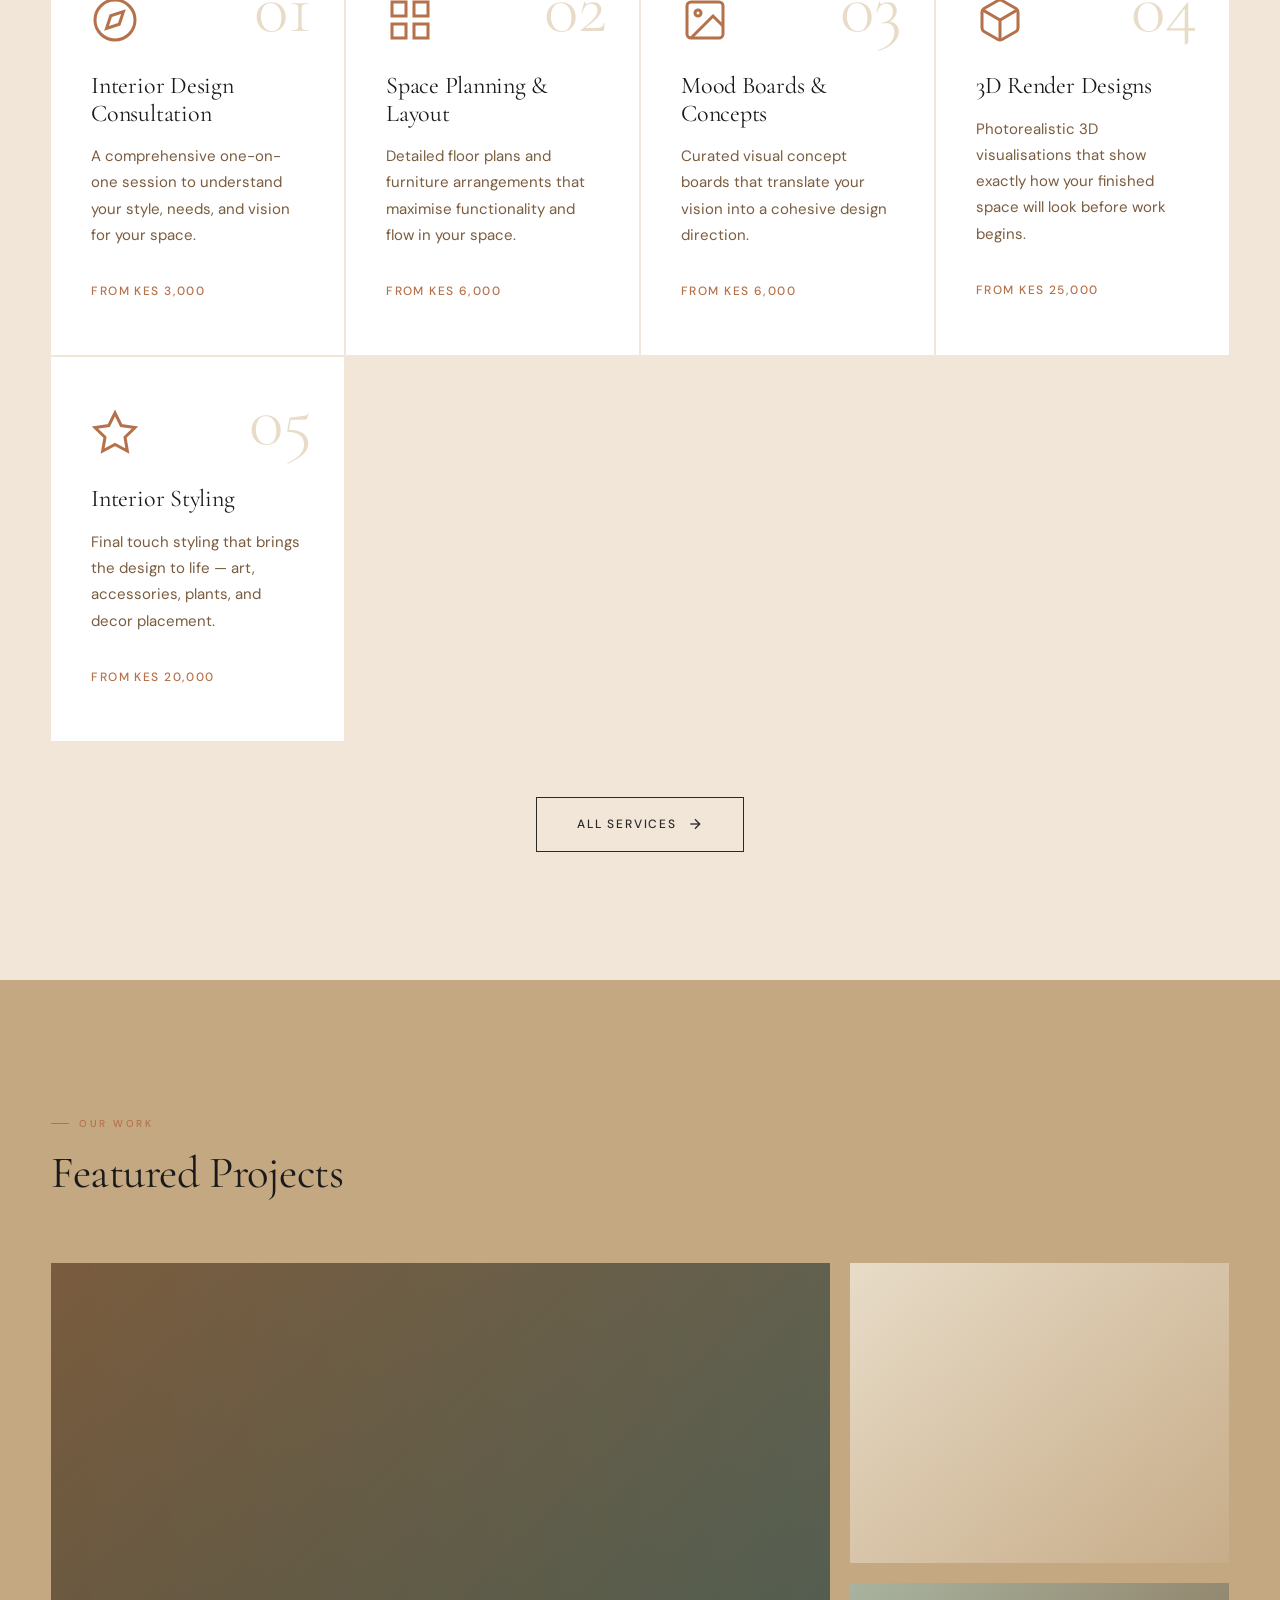
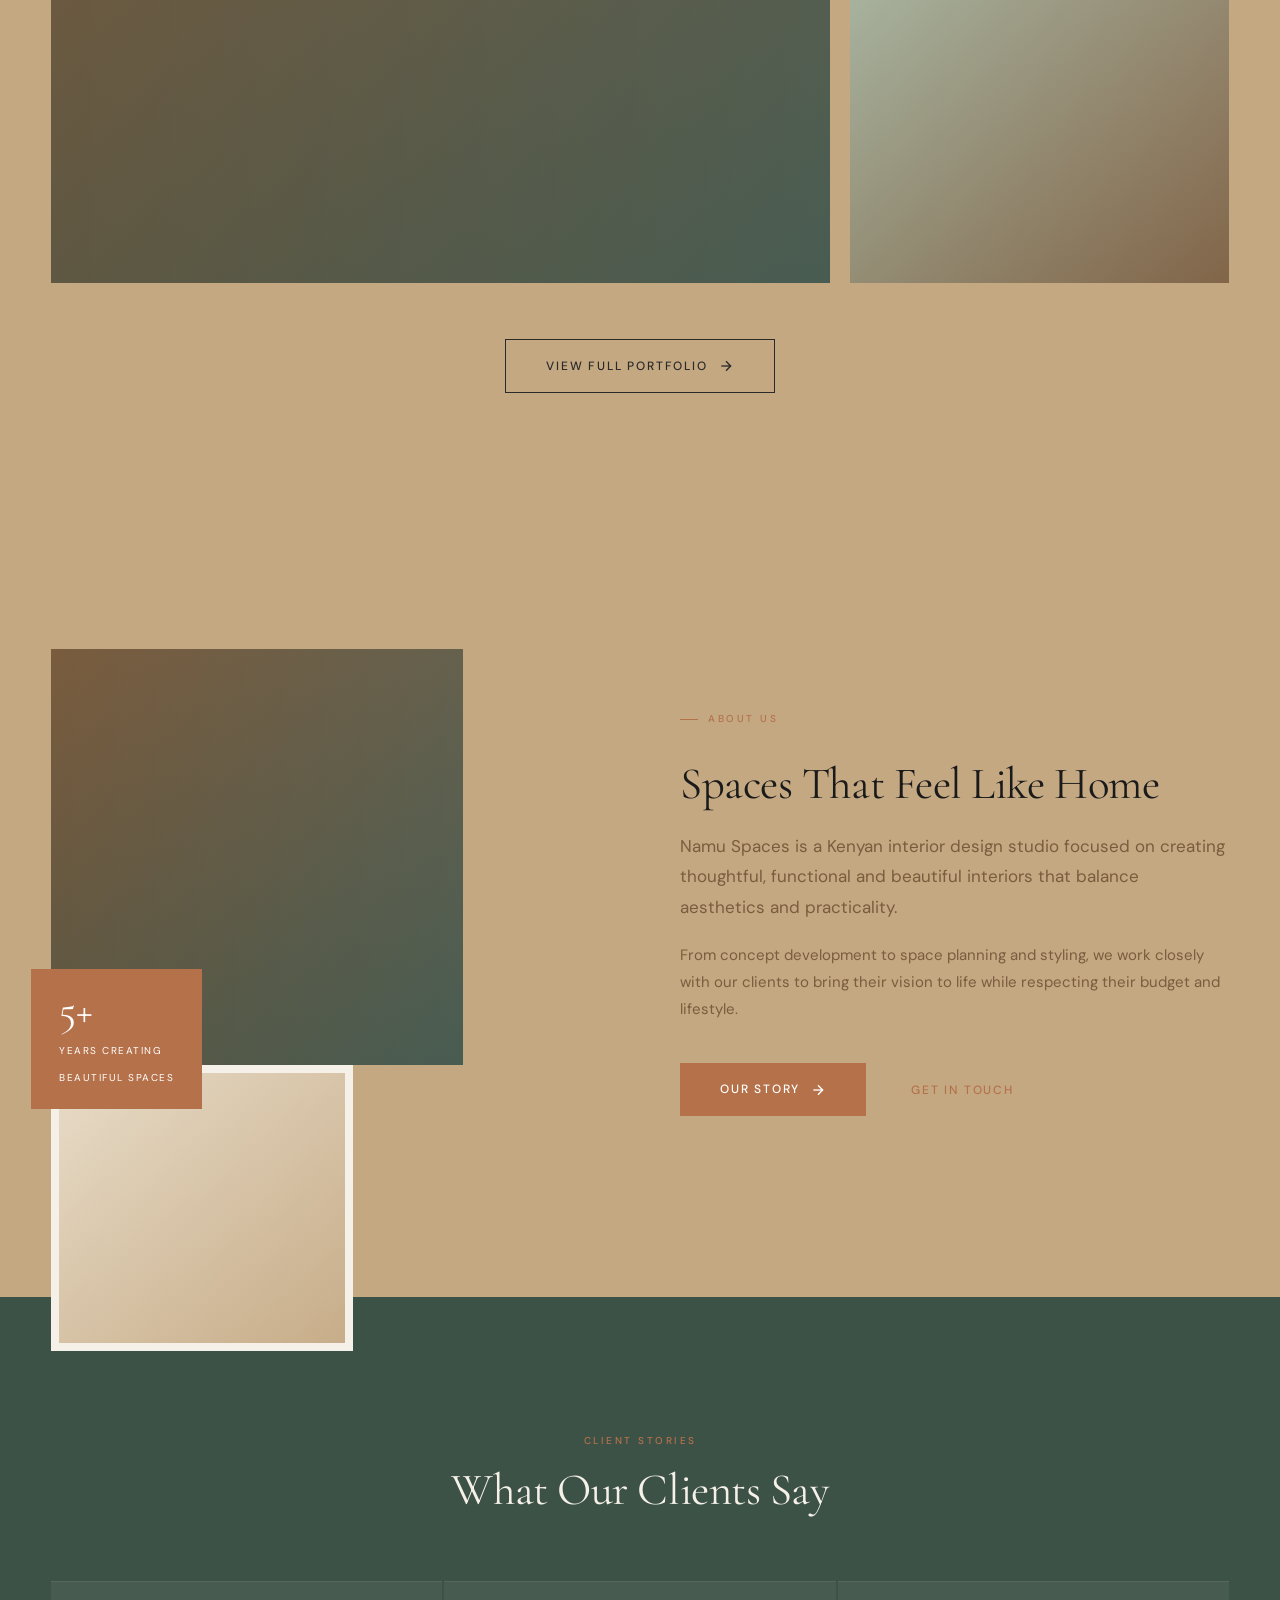
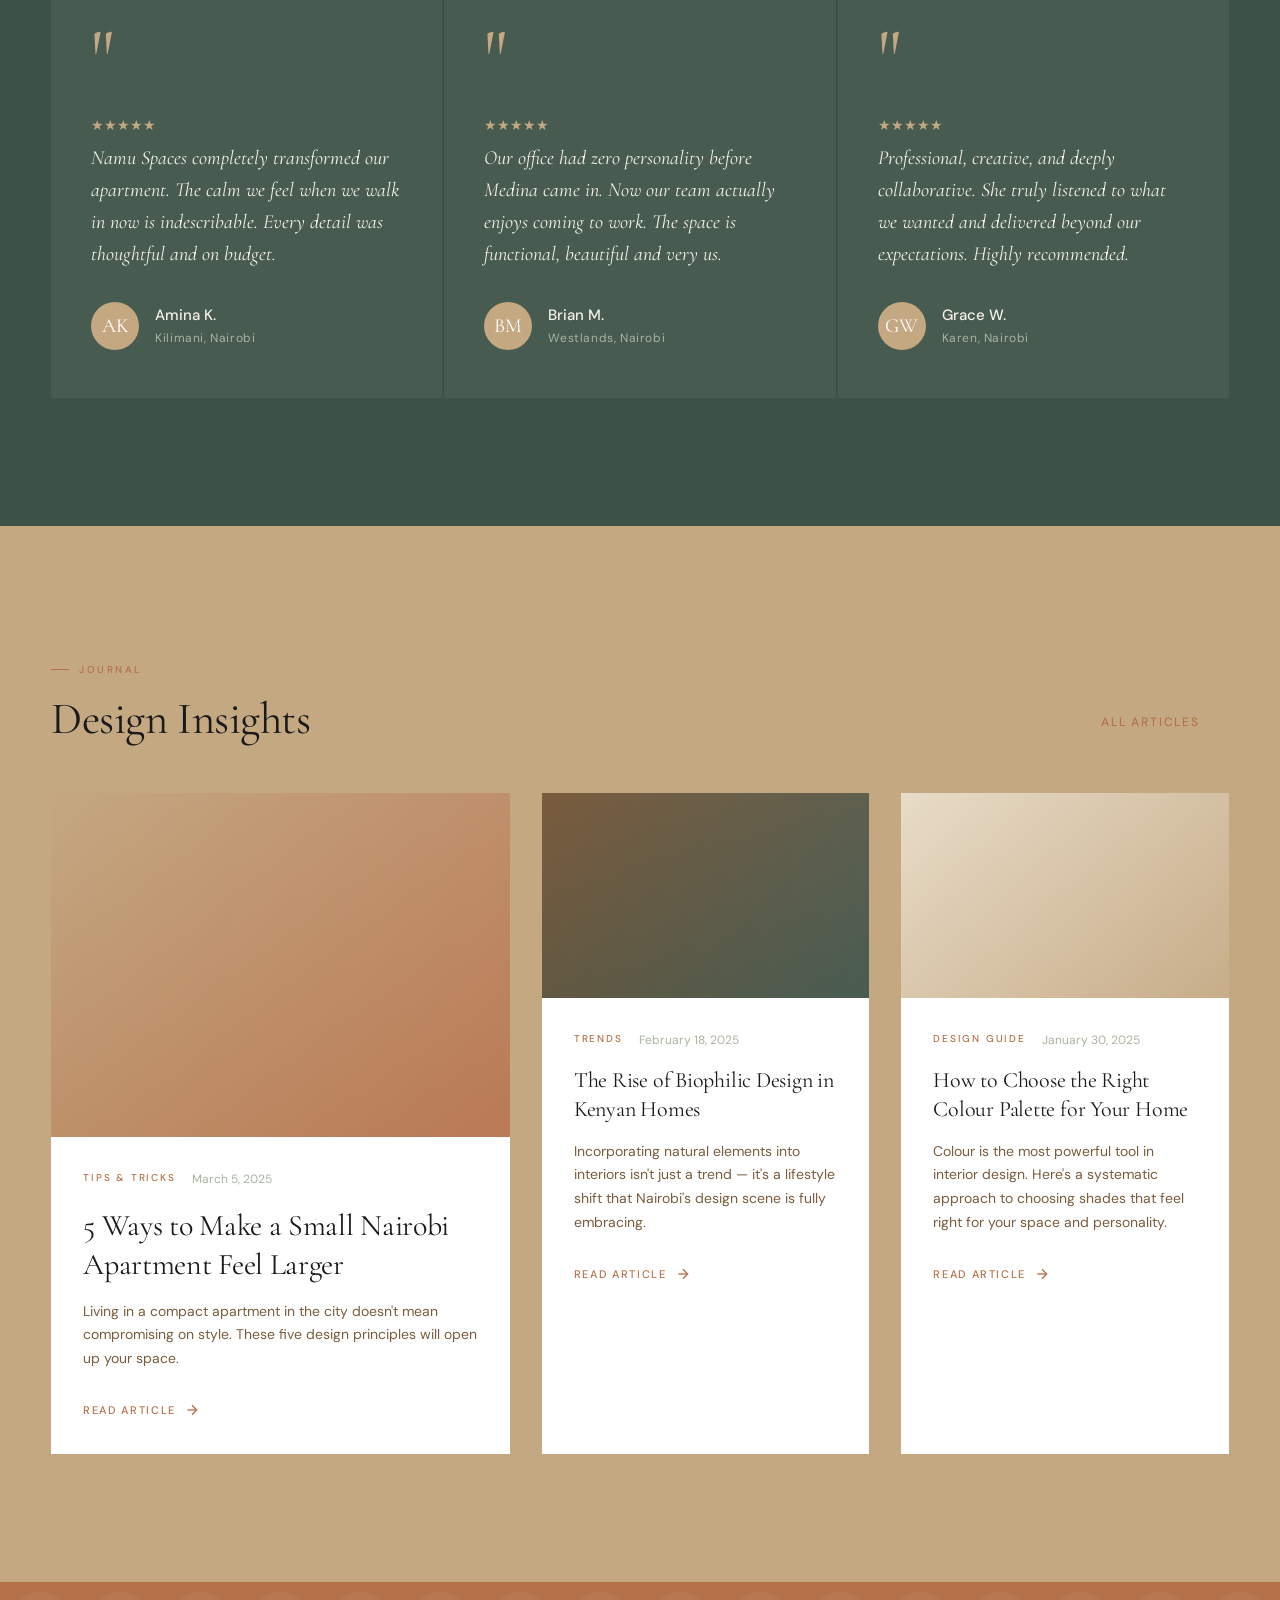
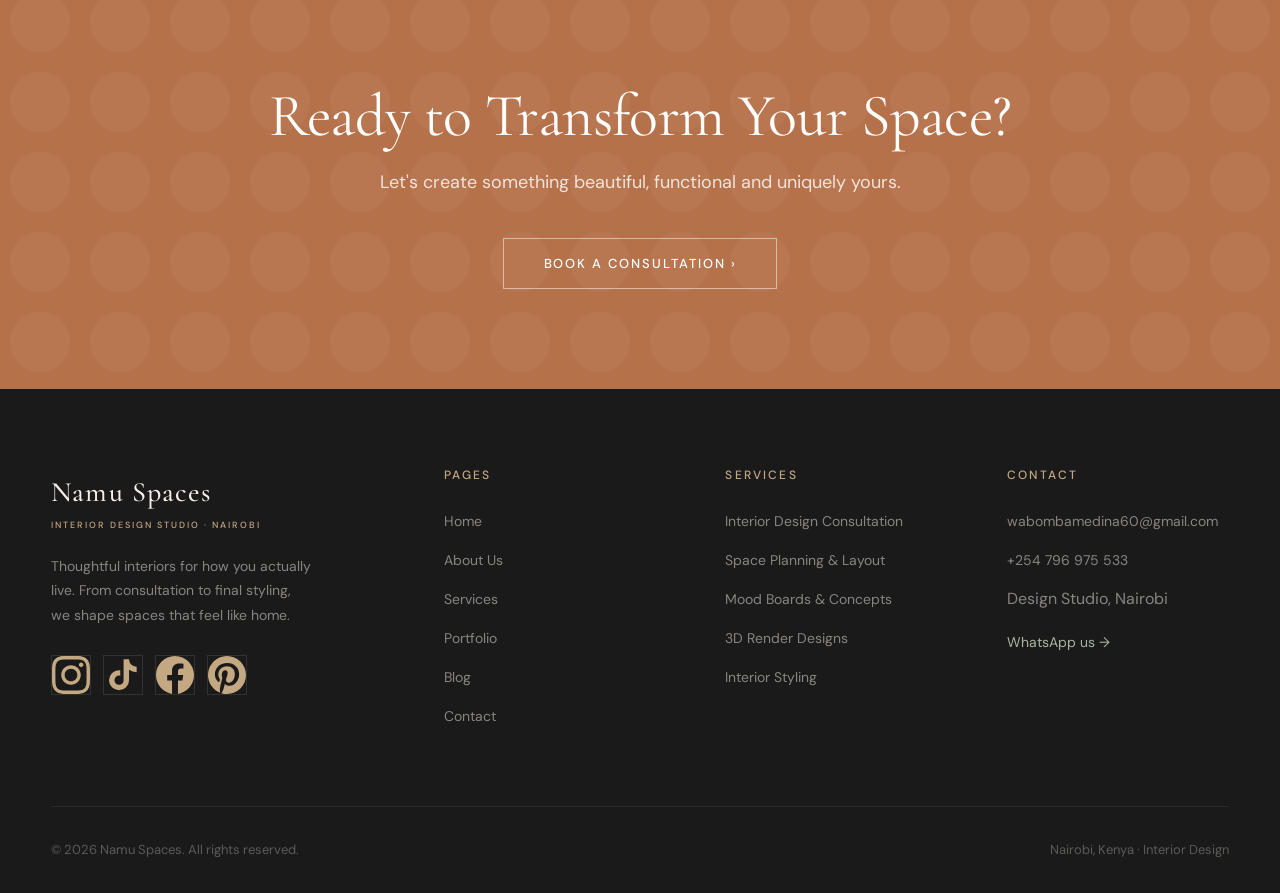
==== commit 56656254: "Add files via upload" ====
--- a/index.html
+++ b/index.html
@@ -1,894 +1,36 @@
 <!DOCTYPE html>
 <html lang="en">
 <head>
-<meta charset="UTF-8">
-<link rel="icon" type="image/jpeg" href="[data-uri]">
-<meta name="viewport" content="width=device-width, initial-scale=1.0">
-<title>Namu Spaces | Interior Design Studio Nairobi, Kenya</title>
-<meta name="description" content="Namu Spaces is Nairobi's premier interior design studio. We transform homes and commercial spaces with culturally rich, elegant design rooted in Kenya's landscape.">
-<meta name="robots" content="index, follow">
-<link rel="preconnect" href="https://fonts.googleapis.com">
-<link href="https://fonts.googleapis.com/css2?family=Playfair+Display:ital,wght@0,400;0,500;0,600;0,700;1,400;1,500&family=Montserrat:wght@300;400;500;600;700&display=swap" rel="stylesheet">
-<link rel="stylesheet" href="https://cdnjs.cloudflare.com/ajax/libs/font-awesome/6.5.0/css/all.min.css">
-<style>
-:root {
-  --tc:#7D5D4B; --tc-l:#9B7260; --tc-warm:#A68A64; --tc-deep:#4A3C31;
-  --aberdare:#5B8C5A; --forest:#3A5A40; --twilight:#2C3E50;
-  --gold:#F9A825; --spice:#E25822;
-  --cream:#F8F4EE; --cream-w:#EFE8DA; --sand-l:#E8DCC8; --sand:#CFC0A5;
-  --parch:#FAF6F0; --white:#FFFFFF; --text:#2E2118; --muted:#7A6A5A; --light:#A09080;
-  --nav-h:76px; --sp:clamp(4rem,8vw,7rem); --ease:cubic-bezier(.4,0,.2,1); --t:.35s;
-}
-*,*::before,*::after{box-sizing:border-box;margin:0;padding:0}
-html{scroll-behavior:smooth;-webkit-font-smoothing:antialiased}
-body{font-family:'Montserrat',sans-serif;font-size:1rem;line-height:1.7;color:var(--text);background:var(--parch);overflow-x:hidden}
-img{display:block;max-width:100%}
-a{text-decoration:none;color:inherit}
-button{cursor:pointer;border:none;background:none;font-family:inherit}
-ul{list-style:none}
-h1{font-family:'Playfair Display',serif;font-size:clamp(2.4rem,6vw,4.6rem);font-weight:500;line-height:1.1}
-h2{font-family:'Playfair Display',serif;font-size:clamp(2rem,4vw,3.2rem);font-weight:400;line-height:1.2}
-h3,h4{font-family:'Playfair Display',serif;line-height:1.25}
-p{color:var(--muted)}
-.maasai-bg{background-image:radial-gradient(circle,rgba(125,93,75,.07) 1.5px,transparent 1.5px),radial-gradient(circle,rgba(91,140,90,.04) 1px,transparent 1px);background-size:28px 28px,14px 14px;background-position:0 0,7px 7px}
-.kanga-div{display:block;width:100%;height:6px;border:none;margin:0;background:linear-gradient(90deg,var(--tc) 0%,var(--tc) 20%,var(--gold) 20%,var(--gold) 22%,var(--aberdare) 22%,var(--aberdare) 42%,var(--gold) 42%,var(--gold) 44%,var(--tc) 44%,var(--tc) 64%,var(--gold) 64%,var(--gold) 66%,var(--aberdare) 66%,var(--aberdare) 86%,var(--gold) 86%,var(--gold) 88%,var(--tc) 88%,var(--tc) 100%);opacity:.55}
-.eyebrow{font-size:.68rem;font-weight:600;letter-spacing:.28em;text-transform:uppercase;color:var(--tc);display:block;margin-bottom:.8rem}
-.sec-title{color:var(--tc-deep)} .sec-title em{font-style:italic;color:var(--tc)}
-.sec{padding:var(--sp) 10vw} .sec-hd{margin-bottom:3.5rem}
-.btn-p{display:inline-flex;align-items:center;gap:.5rem;padding:.85rem 2rem;background:var(--tc);color:var(--white);font-family:'Montserrat',sans-serif;font-size:.72rem;font-weight:700;letter-spacing:.15em;text-transform:uppercase;border-radius:3px;border:2px solid var(--tc);transition:all var(--t) var(--ease)}
-.btn-p:hover{background:var(--tc-deep);border-color:var(--tc-deep);transform:translateY(-2px);box-shadow:0 6px 20px rgba(74,60,49,.25)}
-.btn-o{display:inline-flex;align-items:center;gap:.5rem;padding:.85rem 2rem;background:transparent;color:var(--white);font-family:'Montserrat',sans-serif;font-size:.72rem;font-weight:700;letter-spacing:.15em;text-transform:uppercase;border-radius:3px;border:2px solid rgba(255,255,255,.5);transition:all var(--t) var(--ease)}
-.btn-o:hover{background:rgba(255,255,255,.1);border-color:rgba(255,255,255,.85)}
-.btn-d{display:inline-flex;align-items:center;gap:.5rem;padding:.8rem 1.8rem;background:var(--tc-deep);color:var(--white);font-family:'Montserrat',sans-serif;font-size:.72rem;font-weight:700;letter-spacing:.14em;text-transform:uppercase;border-radius:3px;border:2px solid var(--tc-deep);transition:all var(--t) var(--ease)}
-.btn-d:hover{background:var(--tc);border-color:var(--tc)}
-
-/* ── Logo image ── */
-.logo-img { height: 44px; width: auto; display: block; object-fit: contain; }
-.logo-img-sm { height: 36px; width: auto; display: block; object-fit: contain; }
-.logo-img-footer { height: 52px; width: auto; display: block; object-fit: contain; margin-bottom: .85rem; }
-/* NAV */
-#nav{position:fixed;top:0;left:0;right:0;z-index:900;height:var(--nav-h);display:flex;align-items:center;justify-content:space-between;padding:0 6vw;background:rgba(250,246,240,.94);backdrop-filter:blur(16px);border-bottom:1px solid rgba(125,93,75,.12);transition:box-shadow var(--t) var(--ease)}
-#nav.scrolled{box-shadow:0 2px 32px rgba(74,60,49,.1)}
-.nav-logo{font-family:'Playfair Display',serif;font-size:1.45rem;font-weight:700;color:var(--tc-deep)} .nav-logo span{color:var(--tc)}
-.nav-links{display:flex;gap:2.2rem}
-.nav-links a{font-size:.7rem;font-weight:600;letter-spacing:.14em;text-transform:uppercase;color:var(--muted);transition:color var(--t);position:relative;padding-bottom:3px}
-.nav-links a::after{content:'';position:absolute;bottom:0;left:0;width:0;height:2px;background:var(--tc);border-radius:1px;transition:width var(--t)}
-.nav-links a:hover,.nav-links a.active{color:var(--tc)} .nav-links a:hover::after,.nav-links a.active::after{width:100%}
-.nav-cta{font-size:.7rem;font-weight:700;letter-spacing:.14em;text-transform:uppercase;padding:.6rem 1.35rem;background:var(--tc);color:var(--white);border-radius:3px;transition:all var(--t)}
-.nav-cta:hover{background:var(--tc-deep)}
-.hamburger{display:none;flex-direction:column;gap:5px;padding:5px}
-.hamburger span{display:block;width:23px;height:2px;background:var(--tc-deep);border-radius:1px;transition:var(--t)}
-.mob-menu{display:none;position:fixed;top:var(--nav-h);left:0;right:0;background:var(--parch);z-index:899;flex-direction:column;padding:1.5rem 6vw 2rem;border-bottom:1px solid var(--sand-l);box-shadow:0 10px 28px rgba(74,60,49,.12)}
-.mob-menu.open{display:flex}
-.mob-menu a{font-size:.8rem;font-weight:600;letter-spacing:.14em;text-transform:uppercase;color:var(--muted);padding:.9rem 0;border-bottom:1px solid var(--sand-l);transition:color var(--t)}
-.mob-menu a:hover{color:var(--tc)}
-.mob-cta{display:inline-flex;margin-top:1.25rem;padding:.75rem 1.5rem;background:var(--tc);color:var(--white);font-size:.7rem;font-weight:700;letter-spacing:.14em;text-transform:uppercase;border-radius:3px;align-self:flex-start}
-/* HERO */
-#home{position:relative;height:100vh;min-height:640px;display:flex;align-items:center;overflow:hidden}
-.hero-bg{position:absolute;inset:0;background-size:cover;background-position:center;animation:hZoom 22s ease-in-out infinite alternate}
-@keyframes hZoom{from{transform:scale(1)}to{transform:scale(1.05)}}
-.hero-bg::after{content:'';position:absolute;inset:0;background:linear-gradient(to right,rgba(74,60,49,.85) 0%,rgba(74,60,49,.5) 50%,rgba(44,62,80,.2) 100%)}
-.hero-content{position:relative;z-index:2;padding:0 10vw;max-width:860px;animation:hIn 1.3s var(--ease) both}
-@keyframes hIn{from{opacity:0;transform:translateY(32px)}to{opacity:1;transform:none}}
-.hero-tag{display:flex;align-items:center;gap:.8rem;margin-bottom:1.4rem}
-.hero-tag .line{width:36px;height:2px;background:var(--gold);border-radius:1px;opacity:.9}
-.hero-tag span{font-size:.68rem;font-weight:600;letter-spacing:.3em;text-transform:uppercase;color:rgba(232,220,200,.82)}
-.hero-h1{color:var(--white);margin-bottom:1.5rem;text-shadow:0 2px 24px rgba(0,0,0,.25)}
-.hero-h1 em{font-style:italic;color:#E8B87A;font-weight:400}
-.hero-sub{font-size:clamp(.95rem,1.4vw,1.05rem);font-weight:400;color:rgba(232,220,200,.82);max-width:460px;line-height:1.85;margin-bottom:2.5rem}
-.hero-btns{display:flex;gap:1rem;flex-wrap:wrap}
-.hero-stats{position:absolute;bottom:0;left:0;right:0;z-index:2;display:flex;align-items:stretch;background:rgba(74,60,49,.82);backdrop-filter:blur(8px);border-top:2px solid rgba(249,168,37,.3)}
-.hero-stat{flex:1;padding:1.1rem 1.5rem;border-right:1px solid rgba(255,255,255,.07);display:flex;flex-direction:column;align-items:center;text-align:center}
-.hero-stat:last-child{border-right:none}
-.hs-n{font-family:'Playfair Display',serif;font-size:1.7rem;font-weight:700;color:var(--gold);line-height:1}
-.hs-l{font-size:.6rem;font-weight:600;letter-spacing:.18em;text-transform:uppercase;color:rgba(232,220,200,.55);margin-top:.25rem}
-/* ABOUT */
-#about{background:var(--sand)}
-.about-wrap{display:grid;grid-template-columns:1fr 1fr;gap:5rem;align-items:center}
-.about-img-col{position:relative}
-.about-frame{position:relative;border-radius:4px;overflow:hidden}
-.about-frame img{width:100%;height:540px;object-fit:cover;display:block;transition:transform .8s var(--ease)}
-.about-frame:hover img{transform:scale(1.03)}
-.about-frame::after{content:'';position:absolute;top:0;left:0;width:6px;height:100%;background:linear-gradient(to bottom,var(--tc),var(--gold) 33%,var(--aberdare) 66%,var(--tc))}
-.about-badge{position:absolute;bottom:-1.75rem;right:-1.75rem;width:118px;height:118px;background:var(--tc);color:var(--white);border-radius:50%;display:flex;flex-direction:column;align-items:center;justify-content:center;text-align:center;box-shadow:0 8px 32px rgba(125,93,75,.35)}
-.about-badge .n{font-family:'Playfair Display',serif;font-size:2.4rem;font-weight:700;line-height:1}
-.about-badge .l{font-size:.57rem;font-weight:600;letter-spacing:.1em;text-transform:uppercase;margin-top:.2rem;line-height:1.3}
-.about-txt h2{margin-bottom:1.5rem} .about-txt p{font-size:.96rem;margin-bottom:1.15rem}
-.about-vals{display:grid;grid-template-columns:1fr 1fr;gap:1rem;margin-top:2rem}
-.av{display:flex;align-items:flex-start;gap:.75rem;padding:1rem;background:var(--cream-w);border-radius:3px;border-left:3px solid var(--tc);transition:all var(--t)}
-.av:hover{background:var(--sand-l);border-left-color:var(--aberdare)}
-.av-ic{color:var(--tc);font-size:.9rem;margin-top:.1rem;flex-shrink:0}
-.av-t{font-size:.75rem;font-weight:700;letter-spacing:.06em;text-transform:uppercase;color:var(--tc-deep);margin-bottom:.12rem}
-.av-s{font-size:.77rem;color:var(--muted);line-height:1.55}
-/* MISSION & VISION (new) */
-.mission-vision{display:grid;grid-template-columns:1fr 1fr;gap:1.5rem;margin-top:2.5rem}
-.mission-card,.vision-card{background:var(--cream-w);padding:1.5rem;border-radius:0 3px 3px 0;transition:all var(--t)}
-.mission-card{border-left:4px solid var(--tc)}
-.vision-card{border-left:4px solid var(--aberdare)}
-.mission-card h4,.vision-card h4{font-family:'Playfair Display',serif;font-size:1.1rem;margin-bottom:0.5rem;color:var(--tc-deep)}
-.mission-card p,.vision-card p{font-size:0.9rem;color:var(--muted);line-height:1.6}
-/* SERVICES */
-#services {
-  background: var(--);
-  position: relative;
-  overflow: hidden;
-}
-
-.svc-grid {
-  display: grid;
-  grid-template-columns: repeat(auto-fit, minmax(250px, 1fr));
-  gap: 1.5rem;
-  position: relative;
-  z-index: 1;
-}
-
-.svc-card {
-  background: var(--sand);
-  padding: 2.5rem 2rem 2rem;
-  border-radius: 4px;
-  border: 1px solid var(--sand-l);
-  transition: all var(--t) var(--ease);
-  position: relative;
-  overflow: hidden;
-}
-
-.svc-card::before {
-  content: '';
-  position: absolute;
-  top: 0;
-  left: 0;
-  right: 0;
-  height: 4px;
-  background: linear-gradient(90deg, var(--tc), var(--gold), var(--aberdare));
-  opacity: 0;
-  transition: opacity 0.35s;
-}
-
-.svc-card:hover::before {
-  opacity: 1;
-}
-
-.svc-card:hover {
-  box-shadow: 0 16px 48px rgba(74, 60, 49, 0.12);
-  transform: translateY(-5px);
-}
-
-.svc-ic {
-  width: 52px;
-  height: 52px;
-  background: var(--cream-w);
-  border-radius: 50%;
-  display: flex;
-  align-items: center;
-  justify-content: center;
-  margin-bottom: 1.5rem;
-  font-size: 1.1rem;
-  color: var(--tc);
-  transition: all var(--t);
-}
-
-.svc-card:hover .svc-ic {
-  background: var(--tc);
-  color: var(--white);
-}
-
-.svc-name {
-  font-family: 'Playfair Display', serif;
-  font-size: 1.35rem;
-  font-weight: 500;
-  color: var(--cream);
-  margin-bottom: 0.65rem;
-}
-
-.svc-desc {
-  font-size: 0.87rem;
-  line-height: 1.8;
-  color: var(--muted);
-}
-
-.skel {
-  border-radius: 4px;
-  background: linear-gradient(90deg, var(--sand-l) 25%, var(--sand) 50%, var(--sand-l) 75%);
-  background-size: 200% 100%;
-  animation: shim 1.6s infinite;
-}
-
-.skel-d {
-  border-radius: 4px;
-  background: linear-gradient(90deg, rgba(255,255,255,0.05) 25%, rgba(255,255,255,0.1) 50%, rgba(255,255,255,0.05) 75%);
-  background-size: 200% 100%;
-  animation: shim 1.6s infinite;
-}
-
-@keyframes shim {
-  0% {
-    background-position: 200% 0;
-  }
-  100% {
-    background-position: -200% 0;
-  }
-}
-/* MATERIALS */
-#materials{background:var(--tc-deep);padding:4rem 10vw;position:relative;overflow:hidden}
-#materials::before{content:'';position:absolute;inset:0;background-image:repeating-linear-gradient(45deg,rgba(255,255,255,.015) 0,rgba(255,255,255,.015) 1px,transparent 1px,transparent 12px)}
-.mat-head{text-align:center;margin-bottom:2.5rem;position:relative;z-index:1}
-.mat-row{display:flex;gap:1.5rem;position:relative;z-index:1}
-.mat-item{flex:1;min-width:0;height:200px;border-radius:4px;overflow:hidden;position:relative}
-.mat-item img{width:100%;height:100%;object-fit:cover;transition:transform .6s var(--ease);display:block}
-.mat-item:hover img{transform:scale(1.08)}
-.mat-ov{position:absolute;inset:0;background:linear-gradient(to top,rgba(74,60,49,.88) 0%,transparent 60%);display:flex;flex-direction:column;justify-content:flex-end;padding:1rem}
-.mat-nm{font-family:'Playfair Display',serif;font-size:.95rem;font-style:italic;color:var(--white)}
-.mat-og{font-size:.6rem;font-weight:600;letter-spacing:.18em;text-transform:uppercase;color:var(--gold);margin-top:.2rem}
-/* PORTFOLIO (UPDATED) */
-#portfolio{background:var(--tc);padding:var(--sp) 10vw;position:relative}
-#portfolio::before{content:'';position:absolute;inset:0;pointer-events:none;background-image:url("data:image/svg+xml,%3Csvg width='40' height='40' viewBox='0 0 40 40' xmlns='http://www.w3.org/2000/svg'%3E%3Cpath d='M20 0L40 20L20 40L0 20Z' fill='none' stroke='rgba(255,255,255,0.03)' stroke-width='1'/%3E%3C/svg%3E");background-size:40px 40px}
-#portfolio .eyebrow{color:var(--gold)} #portfolio .sec-title{color:var(--white)} #portfolio .sec-title em{color:#E8B87A}
-.port-filters{display:flex;flex-wrap:wrap;gap:.6rem;margin-bottom:2.5rem;position:relative;z-index:1}
-.pf-btn{font-size:.68rem;font-weight:600;letter-spacing:.15em;text-transform:uppercase;padding:.42rem 1.1rem;border:1px solid rgba(232,220,200,.22);color:rgba(232,220,200,.58);border-radius:2px;cursor:pointer;transition:all var(--t);background:none}
-.pf-btn:hover,.pf-btn.active{background:var(--tc);color:var(--white);border-color:var(--tc)}
-.port-grid{display:grid;grid-template-columns:repeat(3,1fr);gap:1.25rem;position:relative;z-index:1}
-.port-card {
-  border-radius: 4px;
-  overflow: hidden;
-  position: relative;
-  cursor: pointer;
-  background: var(--tc-deep);
-}
-.port-img {
-  width: 100%;
-  height: auto;
-  display: block;
-  transition: transform 0.65s var(--ease);
-}
-.port-card:first-child {
-  grid-row: span 2;
-}
-.port-card:hover .port-img{transform:scale(1.06)}
-.port-ov{position:absolute;inset:0;background:linear-gradient(to top,rgba(44,62,80,.9) 0%,rgba(74,60,49,.25) 55%,transparent 100%);opacity:0;transition:opacity var(--t);display:flex;flex-direction:column;justify-content:flex-end;padding:1.5rem}
-.port-card:hover .port-ov{opacity:1}
-.port-tag{font-size:.6rem;font-weight:700;letter-spacing:.2em;text-transform:uppercase;color:var(--gold);margin-bottom:.3rem}
-.port-title{font-family:'Playfair Display',serif;font-size:1.2rem;font-weight:400;color:var(--white);margin-bottom:.3rem}
-.port-desc{font-size:.78rem;color:rgba(232,220,200,.75);line-height:1.6}
-.port-inq{display:inline-flex;align-items:center;gap:.4rem;margin-top:.75rem;padding:.42rem .9rem;background:rgba(249,168,37,.15);color:var(--gold);border:1px solid rgba(249,168,37,.35);border-radius:2px;font-size:.65rem;font-weight:700;letter-spacing:.12em;text-transform:uppercase;cursor:pointer;transition:all var(--t)}
-.port-inq:hover{background:var(--gold);color:var(--tc-deep)}
-.port-empty{color:rgba(232,220,200,.4);text-align:center;padding:3rem;grid-column:1/-1}
-/* TEAM */
-.team-card {
-  text-align: left;
-  transition: var(--transition);
-}
-
-.team-card__photo {
-  width: 180px;
-  height: 180px;
-  border-radius: 50%;
-  object-fit: cover;
-  margin: 0 auto var(--space-lg);
-  border: 4px solid var(--savannah-pale);
-  box-shadow: var(--shadow-sm);
-  display: block;
-  background: linear-gradient(135deg, var(--savannah-pale), var(--savannah-light));
-  overflow: hidden;
-}
-
-.team-card__photo img {
-  width: 100%;
-  height: 100%;
-  object-fit: cover;
-}
-
-.team-card__photo-placeholder {
-  width: 100%;
-  height: 100%;
-  display: flex;
-  align-items: center;
-  justify-content: center;
-  font-size: 4rem;
-  color: rgba(125, 93, 75, 0.3);
-}
-
-.team-card__name { font-size: 1.2rem; margin-bottom: var(--space-xs); }
-.team-card__role { font-size: 0.78rem; color: var(--terracotta); font-weight: 600; letter-spacing: 0.1em; text-transform: uppercase; margin-bottom: var(--space-md); }
-.team-card__bio { font-size: 0.9rem; max-width: 300px; margin: 0 auto; }
-/* TESTIMONIALS */
-#testimonials{background:var(--tc-deep);padding:var(--sp) 10vw;position:relative;overflow:hidden}
-#testimonials::before{content:'';position:absolute;inset:0;pointer-events:none;background-image:radial-gradient(circle,rgba(249,168,37,.07) 1.5px,transparent 1.5px);background-size:30px 30px}
-#testimonials .eyebrow{color:var(--gold)} #testimonials .sec-title{color:var(--white)} #testimonials .sec-title em{color:#E8B87A}
-.testi-grid{display:grid;grid-template-columns:repeat(auto-fit,minmax(290px,1fr));gap:1.5rem;position:relative;z-index:1}
-.testi-card{background:rgba(255,255,255,.05);border-radius:4px;border:1px solid rgba(249,168,37,.14);padding:2.25rem 2rem;position:relative;transition:all var(--t)}
-.testi-card:hover{background:rgba(255,255,255,.08);transform:translateY(-3px)}
-.testi-q{font-family:'Playfair Display',serif;font-size:5rem;line-height:1;color:var(--gold);opacity:.17;position:absolute;top:.5rem;left:1.5rem;user-select:none}
-.testi-stars{color:var(--gold);font-size:.82rem;margin-bottom:1rem}
-.testi-text{font-family:'Playfair Display',serif;font-size:1.05rem;font-style:italic;color:rgba(232,220,200,.9);line-height:1.8;margin-bottom:1.5rem}
-.testi-div{width:32px;height:2px;background:linear-gradient(90deg,var(--tc),var(--gold));border-radius:1px;margin-bottom:1rem}
-.testi-author{font-size:.78rem;font-weight:700;letter-spacing:.1em;text-transform:uppercase;color:var(--gold)}
-.testi-role{font-size:.76rem;color:rgba(232,220,200,.45);margin-top:.2rem}
-/* BLOG */
-#blog{background:var(--white)}
-.blog-grid{display:grid;grid-template-columns:repeat(auto-fit,minmax(300px,1fr));gap:2rem}
-.blog-card{background:var(--parch);border-radius:4px;overflow:hidden;border:1px solid var(--sand-l);transition:all var(--t)}
-.blog-card:hover{box-shadow:0 12px 36px rgba(74,60,49,.1);transform:translateY(-4px)}
-.blog-img-w{position:relative;overflow:hidden}
-.blog-img{width:100%;height:210px;object-fit:cover;display:block;transition:transform .65s var(--ease)}
-.blog-card:hover .blog-img{transform:scale(1.05)}
-.blog-img-w::after{content:'';position:absolute;bottom:0;left:0;right:0;height:4px;background:linear-gradient(90deg,var(--tc),var(--gold) 50%,var(--aberdare))}
-.blog-body{padding:1.6rem}
-.blog-cat{font-size:.62rem;font-weight:700;letter-spacing:.2em;text-transform:uppercase;color:var(--tc);margin-bottom:.55rem}
-.blog-title{font-family:'Playfair Display',serif;font-size:1.25rem;font-weight:500;color:var(--tc-deep);margin-bottom:.7rem;line-height:1.35}
-.blog-exc{font-size:.86rem;line-height:1.8;color:var(--muted);margin-bottom:1rem}
-.blog-ft{display:flex;align-items:center;justify-content:space-between}
-.blog-dt{font-size:.68rem;color:var(--light)}
-.blog-rd{font-size:.68rem;font-weight:700;letter-spacing:.1em;text-transform:uppercase;color:var(--tc);display:flex;align-items:center;gap:.35rem;transition:gap var(--t)}
-.blog-card:hover .blog-rd{gap:.6rem}
-/* CONTACT */
-#contact{background:var(--cream-w)}
-.contact-wrap{display:grid;grid-template-columns:1fr 1.3fr;gap:5rem;align-items:start}
-.cinfo h2{margin-bottom:1.25rem} .cinfo>p{font-size:.95rem;line-height:1.85;margin-bottom:2rem}
-.c-row{display:flex;align-items:flex-start;gap:1rem;margin-bottom:1.35rem}
-.c-ic{width:42px;height:42px;flex-shrink:0;background:var(--sand-l);border-radius:50%;display:flex;align-items:center;justify-content:center;color:var(--tc);font-size:.88rem;margin-top:.1rem;transition:all var(--t)}
-.c-row:hover .c-ic{background:var(--tc);color:var(--white)}
-.c-lbl{font-size:.65rem;font-weight:700;letter-spacing:.16em;text-transform:uppercase;color:var(--tc);margin-bottom:.2rem}
-.c-val{font-size:.9rem;color:var(--text);line-height:1.6}
-.soc-row{display:flex;gap:.7rem;margin-top:2rem}
-.soc-btn{width:40px;height:40px;border-radius:50%;background:var(--sand-l);color:var(--tc-deep);display:flex;align-items:center;justify-content:center;font-size:.9rem;transition:all var(--t)}
-.soc-btn:hover{background:var(--tc);color:var(--white);transform:translateY(-2px)}
-.cform{background:var(--white);border-radius:6px;padding:2.5rem;box-shadow:0 8px 32px rgba(74,60,49,.08);border:1px solid var(--sand-l)}
-.cform h3{font-family:'Playfair Display',serif;font-size:1.5rem;font-weight:400;color:var(--tc-deep);margin-bottom:1.75rem}
-.f2{display:grid;grid-template-columns:1fr 1fr;gap:1rem}
-.fg{display:flex;flex-direction:column;gap:.38rem;margin-bottom:1rem}
-.fg label{font-size:.68rem;font-weight:700;letter-spacing:.12em;text-transform:uppercase;color:var(--tc-deep)}
-.fg input,.fg textarea,.fg select{padding:.85rem 1rem;border:1.5px solid var(--sand-l);background:var(--parch);border-radius:3px;font-family:'Montserrat',sans-serif;font-size:.88rem;color:var(--text);outline:none;transition:border-color var(--t),box-shadow var(--t);width:100%}
-.fg input:focus,.fg textarea:focus,.fg select:focus{border-color:var(--tc);box-shadow:0 0 0 3px rgba(125,93,75,.1);background:var(--white)}
-.fg textarea{resize:vertical;min-height:120px}
-.form-ok{display:none;align-items:center;gap:.5rem;padding:.9rem 1.1rem;background:rgba(91,140,90,.1);border:1px solid var(--aberdare);border-radius:3px;color:var(--forest);font-size:.88rem;font-weight:600;margin-top:.5rem}
-.form-ok.show{display:flex}
-/* FOOTER */
-footer{background:var(--tc-deep);color:rgba(232,220,200,.6);position:relative;overflow:hidden}
-footer::before{content:'';position:absolute;top:0;left:0;right:0;height:4px;background:linear-gradient(90deg,var(--tc) 0,var(--gold) 33%,var(--aberdare) 66%,var(--tc) 100%)}
-footer::after{content:'';position:absolute;inset:0;pointer-events:none;background-image:repeating-linear-gradient(0deg,transparent,transparent 8px,rgba(255,255,255,.012) 8px,rgba(255,255,255,.012) 9px),repeating-linear-gradient(90deg,transparent,transparent 8px,rgba(255,255,255,.012) 8px,rgba(255,255,255,.012) 9px)}
-.fin{position:relative;z-index:1}
-.ftop{display:grid;grid-template-columns:2fr 1fr 1fr;gap:3rem;padding:4rem 10vw 3rem}
-.f-logo{font-family:'Playfair Display',serif;font-size:1.55rem;font-weight:700;color:rgba(232,220,200,.9);margin-bottom:.85rem} .f-logo span{color:var(--gold)}
-.f-about{font-size:.84rem;line-height:1.85;color:rgba(232,220,200,.43);max-width:320px}
-.f-hd{font-size:.65rem;font-weight:700;letter-spacing:.22em;text-transform:uppercase;color:rgba(232,220,200,.9);margin-bottom:1.1rem}
-.f-links{display:flex;flex-direction:column;gap:.6rem}
-.f-links a{font-size:.83rem;color:rgba(232,220,200,.43);transition:color var(--t)} .f-links a:hover{color:var(--gold)}
-.fbot{border-top:1px solid rgba(232,220,200,.07);padding:1.5rem 10vw;display:flex;flex-wrap:wrap;align-items:center;justify-content:space-between;gap:1rem}
-.fcopy{font-size:.74rem;color:rgba(232,220,200,.24)}
-.fsoc{display:flex;gap:.6rem}
-.fsb{width:34px;height:34px;border-radius:50%;background:rgba(232,220,200,.07);color:rgba(232,220,200,.4);display:flex;align-items:center;justify-content:center;font-size:.78rem;transition:all var(--t)}
-.fsb:hover{background:var(--tc);color:var(--white);transform:translateY(-2px)}
-/* CTA BAR */
-#cta-bar{position:fixed;bottom:0;left:0;right:0;z-index:800;background:var(--tc-deep);border-top:3px solid transparent;border-image:linear-gradient(90deg,var(--tc),var(--gold),var(--aberdare)) 1;display:flex;align-items:center;justify-content:space-between;padding:.9rem 6vw;box-shadow:0 -4px 28px rgba(74,60,49,.22);transform:translateY(100%);transition:transform .4s var(--ease)}
-#cta-bar.visible{transform:translateY(0)}
-.cta-t{font-size:.82rem;color:rgba(232,220,200,.7)} .cta-t strong{color:rgba(232,220,200,.95);font-weight:700}
-/* WHATSAPP */
-#wa-btn{position:fixed;bottom:72px;right:1.5rem;z-index:801;width:56px;height:56px;background:#25D366;color:var(--white);border-radius:50%;display:flex;align-items:center;justify-content:center;font-size:1.5rem;box-shadow:0 4px 20px rgba(37,211,102,.45);transition:all var(--t);animation:waW 5s ease-in-out 4s infinite}
-#wa-btn:hover{background:#1ebe5d;transform:scale(1.1)}
-@keyframes waW{0%,88%,100%{transform:rotate(0)}90%{transform:rotate(-12deg)}93%{transform:rotate(12deg)}96%{transform:rotate(-6deg)}}
-.wa-tip{position:absolute;right:66px;top:50%;transform:translateY(-50%);background:var(--tc-deep);color:var(--white);font-size:.7rem;font-weight:600;letter-spacing:.08em;white-space:nowrap;padding:.38rem .8rem;border-radius:3px;opacity:0;pointer-events:none;transition:opacity var(--t)}
-#wa-btn:hover .wa-tip{opacity:1}
-/* INQUIRY MODAL */
-#inq-modal{display:none;position:fixed;inset:0;z-index:1100;background:rgba(74,60,49,.78);backdrop-filter:blur(8px);align-items:center;justify-content:center;padding:1rem}
-#inq-modal.open{display:flex}
-.inq-box{background:var(--white);border-radius:6px;padding:2.5rem;width:100%;max-width:520px;max-height:90vh;overflow-y:auto;box-shadow:0 32px 80px rgba(74,60,49,.35);position:relative;animation:mIn .3s var(--ease)}
-@keyframes mIn{from{opacity:0;transform:translateY(14px) scale(.97)}to{opacity:1;transform:none}}
-.inq-box::before{content:'';position:absolute;top:0;left:0;right:0;height:4px;border-radius:6px 6px 0 0;background:linear-gradient(90deg,var(--tc),var(--gold),var(--aberdare))}
-.inq-close{position:absolute;top:1rem;right:1rem;width:34px;height:34px;border-radius:50%;display:flex;align-items:center;justify-content:center;color:var(--muted);font-size:.9rem;transition:all var(--t)}
-.inq-close:hover{background:var(--sand-l);color:var(--text)}
-.inq-box h2{font-size:1.85rem;font-weight:400;color:var(--tc-deep);margin-bottom:.25rem}
-.inq-sub{font-size:.84rem;color:var(--muted);margin-bottom:1.75rem}
-/* SCROLL REVEAL */
-.sr{opacity:0;transform:translateY(24px);transition:opacity .65s ease,transform .65s ease}
-.sr.on{opacity:1;transform:none}
-/* LOADING STATE */
-#site-loading{position:fixed;inset:0;z-index:9999;background:var(--tc-deep);display:flex;flex-direction:column;align-items:center;justify-content:center;gap:1rem;transition:opacity .5s}
-#site-loading.gone{opacity:0;pointer-events:none}
-.ld-logo{font-family:'Playfair Display',serif;font-size:2rem;font-weight:500;color:rgba(232,220,200,.9)}
-.ld-logo span{color:var(--gold)}
-.ld-bar{width:160px;height:3px;background:rgba(255,255,255,.1);border-radius:2px;overflow:hidden}
-.ld-prog{height:100%;width:0;background:linear-gradient(90deg,var(--tc),var(--gold));border-radius:2px;animation:ldP 1.2s ease forwards}
-@keyframes ldP{to{width:100%}}
-/* RESPONSIVE */
-@media(max-width:1100px){.port-grid{grid-template-columns:repeat(2,1fr)}.port-card:first-child{grid-row:auto}.ftop{grid-template-columns:1fr 1fr}.mat-row{flex-wrap:wrap}.mat-item{min-width:calc(50% - .75rem)}}
-@media(max-width:900px){.about-wrap{grid-template-columns:1fr;gap:3rem}.about-badge{bottom:.5rem;right:.5rem;width:90px;height:90px}.about-badge .n{font-size:1.9rem}.contact-wrap{grid-template-columns:1fr;gap:3rem}.f2{grid-template-columns:1fr}.hero-stats{display:none}.about-vals{grid-template-columns:1fr}}
-@media(max-width:768px){.nav-links,.nav-cta{display:none}.hamburger{display:flex}.port-grid{grid-template-columns:1fr}.ftop{grid-template-columns:1fr;padding:3rem 6vw 2rem}.sec{padding:var(--sp) 6vw}#cta-bar .cta-t{display:none}.mat-item{min-width:100%}}
-@media(max-width:480px){.hero-btns{flex-direction:column}.btn-p,.btn-o{width:100%;justify-content:center}#wa-btn{bottom:76px;right:1rem}.inq-box{padding:2rem 1.5rem}}
-</style>
+  <meta charset="UTF-8">
+  <meta name="viewport" content="width=device-width, initial-scale=1.0">
+  <meta name="description" content="Namu Spaces  Interior Design Studio in Nairobi, Kenya. Functional, calm, and intentional spaces. Consultation, space planning, 3D renders and styling.">
+  <meta name="keywords" content="interior design Nairobi, interior designer Kenya, space planning Nairobi, home styling Nairobi, Namu Spaces">
+  <meta property="og:title" content="Namu Spaces  Interior Design Studio Nairobi">
+  <meta property="og:description" content="Functional. Calm. Intentional Spaces. Nairobi's thoughtful interior design studio.">
+  <meta name="robots" content="index, follow">
+  <title>Namu Spaces  Interior Design Studio | Nairobi, Kenya</title>
+  <link rel="stylesheet" href="css/style.css">
 </head>
-<body>
-
-<!-- PAGE LOADER -->
-<div id="site-loading">
-  <div class="ld-logo">Namu <span>Spaces</span></div>
-  <div class="ld-bar"><div class="ld-prog"></div></div>
-</div>
-
-<!-- WhatsApp Float -->
-<a id="wa-btn" href="https://wa.me/254712345678" target="_blank" rel="noopener" aria-label="Chat on WhatsApp">
-  <i class="fab fa-whatsapp"></i>
-  <span class="wa-tip">Chat on WhatsApp</span>
-</a>
-
-<!-- Persistent CTA Bar -->
-<div id="cta-bar">
-  <div class="cta-t"><strong>Ready to transform your space?</strong> Let's design something extraordinary.</div>
-  <button class="btn-p" onclick="openBooking()" style="font-size:.7rem;padding:.6rem 1.4rem"><i class="fas fa-calendar-check"></i> Book a Consultation</button>
-</div>
-
-<!-- NAV -->
-<nav id="nav">
-  <a href="#home" style="display:flex;align-items:center;gap:.65rem;text-decoration:none"><img src="[data-uri]" alt="Namu Spaces" class="logo-img"><span style="font-family:'Playfair Display',serif;font-size:1.55rem;font-weight:700;color:var(--tc-deep);line-height:1">Namu <span style="color:var(--tc)">Spaces</span></span></a>
-  <ul class="nav-links">
-    <li><a href="#home">Home</a></li><li><a href="#about">About</a></li>
-    <li><a href="#services">Services</a></li><li><a href="#portfolio">Portfolio</a></li>
-    <li><a href="#team">Team</a></li><li><a href="#blog">Journal</a></li>
-    <li><a href="#contact">Contact</a></li>
-  </ul>
-  <button class="nav-cta" onclick="openBooking()">Book Consultation</button>
-  <div class="hamburger" id="hamburger" onclick="toggleMenu()"><span></span><span></span><span></span></div>
-</nav>
-<div class="mob-menu" id="mob-menu">
-  <a href="#home" onclick="closeMenu()">Home</a><a href="#about" onclick="closeMenu()">About</a>
-  <a href="#services" onclick="closeMenu()">Services</a><a href="#portfolio" onclick="closeMenu()">Portfolio</a>
-  <a href="#team" onclick="closeMenu()">Team</a><a href="#blog" onclick="closeMenu()">Journal</a>
-  <a href="#contact" onclick="closeMenu()">Contact</a>
-  <button class="mob-cta" onclick="openBooking();closeMenu()"><i class="fas fa-calendar-check"></i> Book a Consultation</button>
-</div>
-
-<!-- HERO -->
-<section id="home">
-  <div class="hero-bg" id="hero-bg" style="background-image:url('https://images.unsplash.com/photo-1616486338812-3dadae4b4ace?w=1600&q=80')"></div>
-  <div class="hero-content">
-    <div class="hero-tag"><span class="line"></span><span id="hero-eyebrow">Interior Design Studio &middot; Nairobi, Kenya</span></div>
-    <h1 class="hero-h1" id="hero-title">Designing Spaces,<br><em id="hero-title-em">Inspiring Lives</em></h1>
-    <p class="hero-sub" id="hero-sub">We craft thoughtful, culturally rich interiors that balance beauty with function &mdash; rooted in Kenya&apos;s vibrant landscape and spirit.</p>
-    <div class="hero-btns">
-      <button class="btn-p" onclick="openBooking()"><i class="fas fa-calendar-check"></i> Book a Consultation</button>
-      <a href="#portfolio" class="btn-o"><i class="fas fa-images"></i> View Our Work</a>
+<body data-page="home">
+  <div id="page-loader"><div class="loader-logo">Namu Spaces</div><div class="loader-bar-wrap"><div class="loader-bar"></div></div></div>
+  <nav id="navbar"></nav>
+  <section id="hero" style="margin-top:var(--nav-h)"></section>
+  <div class="stats-bar" id="stats-bar"></div>
+  <section id="services-preview" style="padding:var(--section-pad) 0"></section>
+  <section id="portfolio-preview" style="padding:var(--section-pad) 0;background:var(--clay)"></section>
+  <section id="about-preview" style="padding:var(--section-pad) 0"></section>
+  <section id="testimonials" style="padding:var(--section-pad) 0;background:var(--forest)"></section>
+  <section id="blog-preview" style="padding:var(--section-pad) 0;background:var(--clay)"></section>
+  <div class="cta-banner">
+    <div class="container" style="position:relative;z-index:1">
+      <h2>Ready to Transform Your Space?</h2>
+      <p>Let's create something beautiful, functional and uniquely yours.</p>
+      <button class="btn btn-outline-white" data-modal="inquiry-modal">Book a Consultation &rsaquo;</button>
     </div>
   </div>
-  <div class="hero-stats">
-    <div class="hero-stat"><div class="hs-n">10+</div><div class="hs-l">Years in Nairobi</div></div>
-    <div class="hero-stat"><div class="hs-n">200+</div><div class="hs-l">Projects Completed</div></div>
-    <div class="hero-stat"><div class="hs-n">98%</div><div class="hs-l">Client Satisfaction</div></div>
-    <div class="hero-stat"><div class="hs-n">15+</div><div class="hs-l">Design Awards</div></div>
-  </div>
-</section>
-
-<hr class="kanga-div">
-
-<!-- ABOUT (with Mission & Vision) -->
-<section id="about" class="sec">
-  <div class="about-wrap">
-    <div class="about-img-col sr">
-      <div class="about-frame"><img id="about-img" src="https://images.unsplash.com/photo-1586023492125-27b2c045efd7?w=800&q=80" alt="Namu Spaces Studio"></div>
-      <div class="about-badge"><span class="n">10+</span><span class="l">Years of Excellence</span></div>
-    </div>
-    <div class="about-txt sr" style="transition-delay:.15s">
-      <span class="eyebrow">About Namu Spaces</span>
-      <h2 class="sec-title">Where Nairobi&apos;s Soul<br>Meets <em>Timeless Design</em></h2>
-      <div id="about-text">
-        <p>Namu Spaces is a Kenyan Interior design studio focused on creating thoughtful functional and beautiful interiors. We design spaces that balance aesthetics and practically ensuring every room feels calm, intentional and truly lived in. From concept development to space planning and styling, we work closely with our clients to bring their vision to life while respecting their budget and lifestyle. At Namu Spaces, we believe that good design is not about creating trends, it is about creating spaces that feel like home.</p>
-      </div>
-      <div class="about-vals">
-        <div class="av"><div class="av-ic"><i class="fas fa-leaf"></i></div><div><div class="av-t">Locally Inspired</div><div class="av-s">Rooted in Kenyan culture and landscape</div></div></div>
-        <div class="av"><div class="av-ic"><i class="fas fa-globe-africa"></i></div><div><div class="av-t">Globally Crafted</div><div class="av-s">International standards, local heart</div></div></div>
-        <div class="av"><div class="av-ic"><i class="fas fa-seedling"></i></div><div><div class="av-t">Sustainably Conscious</div><div class="av-s">Supporting Kenyan artisans and materials</div></div></div>
-        <div class="av"><div class="av-ic"><i class="fas fa-eye"></i></div><div><div class="av-t">Detail Obsessed</div><div class="av-s">Excellence in every finish and texture</div></div></div>
-      </div>
-      <!-- New Mission & Vision section -->
-      <div class="mission-vision">
-        <div class="mission-card">
-          <h4>Our Mission</h4>
-          <p>To create functional, calm, and intentional interiors that reflect each client's lifestyle and personality.</p>
-        </div>
-        <div class="vision-card">
-          <h4>Our Vision</h4>
-          <p>To be a trusted interior design studio in Kenya, transforming everyday spaces into beautiful, practical homes.</p>
-        </div>
-      </div>
-    </div>
-  </div>
-</section>
-
-<!-- SERVICES (updated list) -->
-<section id="services" class="sec maasai-bg">
-  <div class="sec-hd sr"><span class="eyebrow">What We Offer</span><h2 class="sec-title">Our <em>Services</em></h2></div>
-  <div class="svc-grid" id="svc-grid">
-    <div class="skel" style="height:220px"></div><div class="skel" style="height:220px"></div>
-    <div class="skel" style="height:220px"></div><div class="skel" style="height:220px"></div>
-  </div>
-</section>
-
-<hr class="kanga-div">
-
-<!-- MATERIALS STRIP -->
-<section id="materials">
-  <div class="mat-head sr">
-    <span class="eyebrow" style="color:var(--gold);display:block;text-align:center;margin-bottom:.6rem">Authentic Kenyan Materials</span>
-    <h2 style="font-family:'Playfair Display',serif;font-size:1.85rem;font-weight:400;color:var(--white);text-align:center">Crafted with <em style="color:#E8B87A;font-style:italic">Purpose &amp; Pride</em></h2>
-  </div>
-  <div class="mat-row sr" style="transition-delay:.1s">
-    <div class="mat-item"><img src="https://images.unsplash.com/photo-1493663284031-b7e3aefcae8e?w=400&q=80" alt="Lamu carved wood" loading="lazy"><div class="mat-ov"><div class="mat-nm">Lamu Carved Wood</div><div class="mat-og">Coast Province</div></div></div>
-    <div class="mat-item"><img src="https://images.unsplash.com/photo-1558618666-fcd25c85cd64?w=400&q=80" alt="Kitengela glass" loading="lazy"><div class="mat-ov"><div class="mat-nm">Kitengela Glass</div><div class="mat-og">Kajiado County</div></div></div>
-    <div class="mat-item"><img src="https://images.unsplash.com/photo-1586023492125-27b2c045efd7?w=400&q=80" alt="Kiondo and sisal" loading="lazy"><div class="mat-ov"><div class="mat-nm">Woven Kiondo &amp; Sisal</div><div class="mat-og">Central &amp; Eastern Kenya</div></div></div>
-    <div class="mat-item"><img src="https://images.unsplash.com/photo-1565814329452-e1efa11c5b89?w=400&q=80" alt="Natural stone" loading="lazy"><div class="mat-ov"><div class="mat-nm">Natural Stone &amp; Terracotta</div><div class="mat-og">Rift Valley</div></div></div>
-    <div class="mat-item"><img src="https://images.unsplash.com/photo-1524178232363-1fb2b075b655?w=400&q=80" alt="Kikoi textiles" loading="lazy"><div class="mat-ov"><div class="mat-nm">Kikoi &amp; Kanga Textiles</div><div class="mat-og">Kenyan Coast</div></div></div>
-  </div>
-</section>
-
-<!-- PORTFOLIO (unchanged) -->
-<section id="portfolio">
-  <div class="sec" style="padding-bottom:0">
-    <div class="sec-hd sr"><span class="eyebrow">Our Work</span><h2 class="sec-title">Selected <em>Projects</em></h2></div>
-    <div class="port-filters" id="port-filters"></div>
-  </div>
-  <div style="padding:0 10vw var(--sp)">
-    <div class="port-grid" id="port-grid">
-      <div class="skel-d" style="aspect-ratio:3/4"></div>
-      <div class="skel-d" style="aspect-ratio:3/4"></div>
-      <div class="skel-d" style="aspect-ratio:3/4"></div>
-    </div>
-  </div>
-</section>
-
-<!-- TEAM -->
-<section id="team" class="sec">
-  <div class="sec-hd sr"><span class="eyebrow">The People Behind The Work</span><h2 class="sec-title">Meet Our <em>Team</em></h2></div>
-  <div class="team-grid" id="team-grid">
-    <div class="skel" style="height:400px"></div><div class="skel" style="height:400px"></div><div class="skel" style="height:400px"></div>
-  </div>
-</section>
-
-<hr class="kanga-div">
-
-<!-- TESTIMONIALS -->
-<section id="testimonials">
-  <div class="sec-hd sr"><span class="eyebrow">What Clients Say</span><h2 class="sec-title">Client <em>Stories</em></h2></div>
-  <div class="testi-grid" id="testi-grid">
-    <div class="skel-d" style="height:200px"></div><div class="skel-d" style="height:200px"></div><div class="skel-d" style="height:200px"></div>
-  </div>
-</section>
-
-<!-- BLOG -->
-<section id="blog" class="sec">
-  <div class="sec-hd sr"><span class="eyebrow">Design Journal</span><h2 class="sec-title">Thoughts &amp; <em>Inspiration</em></h2></div>
-  <div class="blog-grid" id="blog-grid">
-    <div class="skel" style="height:380px"></div><div class="skel" style="height:380px"></div><div class="skel" style="height:380px"></div>
-  </div>
-</section>
-
-<hr class="kanga-div">
-
-<!-- CONTACT -->
-<section id="contact" class="sec">
-  <div class="contact-wrap">
-    <div class="cinfo sr">
-      <span class="eyebrow">Let's Connect</span>
-      <h2 class="sec-title">Start Your <em>Design Journey</em></h2>
-      <p>Ready to transform your space? Tell us about your project and let's create something extraordinary &mdash; rooted in Kenya, built for the world.</p>
-      <div class="c-row"><div class="c-ic"><i class="fas fa-phone"></i></div><div><div class="c-lbl">Phone</div><div class="c-val" id="ci-phone">+254 712 345 678</div></div></div>
-      <div class="c-row"><div class="c-ic"><i class="fas fa-envelope"></i></div><div><div class="c-lbl">Email</div><div class="c-val" id="ci-email"><a href="/cdn-cgi/l/email-protection" class="__cf_email__" data-cfemail="8de5e8e1e1e2cde3ece0f8fefdeceee8fea3eee2a3e6e8">[email&#160;protected]</a></div></div></div>
-      <div class="c-row"><div class="c-ic"><i class="fas fa-map-marker-alt"></i></div><div><div class="c-lbl">Location</div><div class="c-val" id="ci-location">The Mirage, Westlands, Nairobi, Kenya</div></div></div>
-      <div class="soc-row">
-        <a class="soc-btn" id="si-instagram" href="#" target="_blank"><i class="fab fa-instagram"></i></a>
-        <a class="soc-btn" id="si-facebook" href="#" target="_blank"><i class="fab fa-facebook-f"></i></a>
-        <a class="soc-btn" id="si-tiktok" href="#" target="_blank"><i class="fab fa-tiktok"></i></a>
-        <a class="soc-btn" id="si-pinterest" href="#" target="_blank"><i class="fab fa-pinterest-p"></i></a>
-      </div>
-    </div>
-    <div class="cform sr" style="transition-delay:.15s">
-      <h3>Send Us a <em style="font-style:italic;color:var(--tc)">Message</em></h3>
-      <form onsubmit="submitContact(event)">
-        <div class="f2">
-          <div class="fg"><label>Full Name</label><input type="text" placeholder="Jane Mwangi" required></div>
-          <div class="fg"><label>Email Address</label><input type="email" placeholder="jane@example.com" required></div>
-        </div>
-        <div class="fg"><label>Service Interest</label>
-          <select><option value="">Select a service...</option>
-            <option>Residential Design</option><option>Commercial Design</option>
-            <option>Space Planning</option><option>Custom Furniture</option>
-            <option>Colour Consulting</option><option>Lighting Design</option>
-          </select>
-        </div>
-        <div class="fg"><label>Your Message</label><textarea placeholder="Tell us about your project, budget, and timeline..." required></textarea></div>
-        <button type="submit" class="btn-d"><i class="fas fa-paper-plane"></i> Send Message</button>
-        <div class="form-ok" id="form-ok"><i class="fas fa-check-circle"></i> Thank you! We'll be in touch within 24 hours.</div>
-      </form>
-    </div>
-  </div>
-</section>
-
-<!-- FOOTER -->
-<footer>
-  <div class="fin">
-    <div class="ftop">
-      <div>
-        <div style="display:flex;align-items:center;gap:.65rem;margin-bottom:.85rem"><img src="[data-uri]" alt="Namu Spaces" style="height:52px;width:auto;object-fit:contain;display:block"><span style="font-family:'Playfair Display',serif;font-size:1.55rem;font-weight:700;color:rgba(232,220,200,.9);line-height:1">Namu <span style="color:var(--gold)">Spaces</span></span></div>
-        <p class="f-about" id="footer-about">Nairobi's premier interior design studio, crafting spaces that balance beauty, culture, and function since 2014.</p>
-      </div>
-      <div>
-        <div class="f-hd">Quick Links</div>
-        <div class="f-links">
-          <a href="#about">About Us</a><a href="#services">Services</a>
-          <a href="#portfolio">Portfolio</a><a href="#blog">Journal</a><a href="#contact">Contact</a>
-        </div>
-      </div>
-      <div>
-        <div class="f-hd">Contact</div>
-        <div class="f-links">
-          <a id="f-phone" href="tel:+254712345678">+254 712 345 678</a>
-          <a id="f-email" href="/cdn-cgi/l/email-protection#3e565b5252517e505f534b4d4e5f5d5b4d105d5110555b"><span class="__cf_email__" data-cfemail="5d35383131321d333c30282e2d3c3e382e733e32733638">[email&#160;protected]</span></a>
-          <a id="f-location" href="#">Westlands, Nairobi</a>
-        </div>
-      </div>
-    </div>
-    <div class="fbot">
-      <div class="fcopy" id="footer-copy">&copy; 2025 Namu Spaces. All rights reserved. Nairobi, Kenya.</div>
-      <div class="fsoc">
-        <a class="fsb" id="f-ig" href="#" target="_blank"><i class="fab fa-instagram"></i></a>
-        <a class="fsb" id="f-fb" href="#" target="_blank"><i class="fab fa-facebook-f"></i></a>
-        <a class="fsb" id="f-tt" href="#" target="_blank"><i class="fab fa-tiktok"></i></a>
-        <a class="fsb" id="f-pi" href="#" target="_blank"><i class="fab fa-pinterest-p"></i></a>
-      </div>
-    </div>
-  </div>
-</footer>
-
-<!-- INQUIRY MODAL -->
-<div id="inq-modal">
-  <div class="inq-box">
-    <button class="inq-close" onclick="closeInquiry()"><i class="fas fa-times"></i></button>
-    <h2>Project <em style="color:var(--tc);font-style:italic">Inquiry</em></h2>
-    <p class="inq-sub">Enquiring about: <strong id="inq-project" style="color:var(--tc)">General Consultation</strong></p>
-    <form onsubmit="submitInquiry(event)">
-      <div class="f2">
-        <div class="fg"><label>Full Name</label><input type="text" placeholder="Jane Mwangi" required></div>
-        <div class="fg"><label>Phone</label><input type="tel" placeholder="+254 7XX XXX XXX"></div>
-      </div>
-      <div class="fg"><label>Email Address</label><input type="email" placeholder="jane@example.com" required></div>
-      <div class="fg"><label>Tell Us About Your Project</label><textarea placeholder="Budget range, timeline, style preferences..." required></textarea></div>
-      <button type="submit" class="btn-d"><i class="fas fa-paper-plane"></i> Send Inquiry</button>
-      <div class="form-ok" id="inq-ok"><i class="fas fa-check-circle"></i> Inquiry sent! We will contact you within 24 hours.</div>
-    </form>
-  </div>
-</div>
-
-<!-- ═══ FIREBASE SDK ═══ -->
-<script data-cfasync="false" src="/cdn-cgi/scripts/5c5dd728/cloudflare-static/email-decode.min.js"></script><script type="module">
-import { initializeApp } from 'https://www.gstatic.com/firebasejs/10.12.0/firebase-app.js';
-import { getFirestore, doc, getDoc, onSnapshot } from 'https://www.gstatic.com/firebasejs/10.12.0/firebase-firestore.js';
-
-/* ══════════════════════════════════════════════
-   🔥 PASTE YOUR FIREBASE CONFIG BELOW
-   Get it from: Firebase Console → Project Settings → Your Apps
-══════════════════════════════════════════════ */
-const firebaseConfig = {
-    apiKey: "AIzaSyAFSRe3GSXLmkF238BuaacXQvYx2PuWz0o",
-    authDomain: "namu-spaces.firebaseapp.com",
-    projectId: "namu-spaces",
-    storageBucket: "namu-spaces.firebasestorage.app",
-    messagingSenderId: "231642391903",
-    appId: "1:231642391903:web:16a95d7c8b6ae9c16502ea",
-  };
-
-const app = initializeApp(firebaseConfig);
-const db  = getFirestore(app);
-
-/* ── Default fallback data (updated services list) ── */
-const DEFAULTS = {
-  settings:{
-    phone:'+254 712 345 678', email:'wabombamedina5@gmail.com',
-    location:'The Mirage, Westlands, Nairobi, Kenya', whatsapp:'254796975533',
-    instagram:'https://instagram.com/namuspaces', facebook:'https://facebook.com/namuspaces',
-    tiktok:'https://tiktok.com/@namuspaces', pinterest:'https://pinterest.com/namuspaces',
-    heroTitle:'Designing Spaces,', heroTitleEm:'Inspiring Lives',
-    heroSub:"We craft thoughtful, culturally rich interiors that balance beauty with function — rooted in Kenya's vibrant landscape and spirit.",
-    heroEyebrow:'Interior Design Studio · Nairobi, Kenya',
-    heroBg:'https://images.unsplash.com/photo-1616486338812-3dadae4b4ace?w=1600&q=80',
-    footerAbout:"Nairobi's premier interior design studio, crafting spaces that balance beauty, culture, and function since 2014."
-  },
-  services:[
-    {id:'s1',icon:'fa-comments',name:'Interior Design Consultation',desc:'Expert guidance to define your style, needs, and budget – the first step to a space that truly feels like yours.'},
-    {id:'s2',icon:'fa-draw-polygon',name:'Space Planning and Layout',desc:'Optimising flow and function with intelligent layouts tailored to how you live or work.'},
-    {id:'s3',icon:'fa-paint-brush',name:'Mood Boards and Design Concepts',desc:'Visual storytelling that brings your vision to life – colours, materials, and textures curated just for you.'},
-    {id:'s4',icon:'fa-cube',name:'3D Render Designs',desc:'Realistic 3D visualisations so you can see and feel your space before a single brushstroke.'},
-    {id:'s5',icon:'fa-couch',name:'Interior Styling',desc:'Finishing touches – from furniture arrangement to accessories – that make a room sing.'}
-  ],
-  projects:[
-    {id:'p1',title:'Kilimani Penthouse',category:'Residential',desc:'A luminous 4-bed penthouse fusing Lamu craftsmanship with modern minimalism.',image:'https://images.unsplash.com/photo-1618221195710-dd6b41faaea6?w=800&q=80'},
-    {id:'p2',title:'Westlands Office Hub',category:'Commercial',desc:'Collaborative workspace for 200 creatives — warm earth tones and natural textures.',image:'https://images.unsplash.com/photo-1555041469-a586c61ea9bc?w=800&q=80'},
-    {id:'p3',title:'Karen Villa',category:'Residential',desc:'Terracotta tones and gallery walls in a serene Karen suburb retreat.',image:'https://images.unsplash.com/photo-1631679706909-1844bbd07221?w=800&q=80'},
-    {id:'p4',title:'Nairobi Bistro',category:'Hospitality',desc:'Vibrant restaurant concept celebrating Kenyan cuisine and coastal culture.',image:'https://images.unsplash.com/photo-1600210492493-0946911123ea?w=800&q=80'},
-    {id:'p5',title:'Lavington Study',category:'Custom Furniture',desc:'Bespoke olive-wood bookcase and desk suite for a home library.',image:'https://images.unsplash.com/photo-1560185007-cde436f6a4d0?w=800&q=80'}
-  ],
-  team:[
-    {id:'t1',name:'Medina Wabomba',role:'Founder & Lead Designer',bio:'5 years crafting spaces across East Africa with a passion for authentic Kenyan materials.',image:'https://69a5fa9b581800b707fb4b6e.imgix.net/images/617520439_18071976080614922_7808922703831373612_n.jpg?w=150&h=150'},
-  ],
-  testimonials:[
-    {id:'r1',text:'Namu Spaces completely transformed our apartment. Every detail felt personal and intentional — deeply Kenyan yet completely contemporary.',author:'Grace M.',role:'Kilimani Resident',stars:5},
-    {id:'r2',text:"Our office has never been more inspiring. The use of natural materials and Aberdare greens lifted the entire team's energy.",author:'James K.',role:'CEO, TechHub Nairobi',stars:5},
-    {id:'r3',text:'They listened, they advised, and they delivered beyond expectations. The best design studio in Nairobi, full stop.',author:'Fatuma A.',role:'Karen Homeowner',stars:5}
-  ],
-  blog:[
-    {id:'b1',title:"5 Ways to Bring Kenya's Warmth Into Your Home",category:'Design Tips',excerpt:"Discover how terracotta tones, warm timbers, and handcrafted kiondo textures transform any living space.",date:'Mar 1, 2024',image:'https://images.unsplash.com/photo-1556909114-f6e7ad7d3136?w=600&q=80'},
-    {id:'b2',title:'The Case for Open-Plan Living in Nairobi Homes',category:'Trend Report',excerpt:"Open-plan design is sweeping Nairobi's residential market. We explore why — and how to do it authentically.",date:'Feb 15, 2024',image:'https://images.unsplash.com/photo-1567225557594-88d73e55f2cb?w=600&q=80'},
-    {id:'b3',title:"Sustainable Sourcing: Supporting Kenya's Artisans",category:'Sustainability',excerpt:'How choosing Kenyan-made furniture and Kitengela glass supports communities and elevates your space.',date:'Jan 30, 2024',image:'https://images.unsplash.com/photo-1493663284031-b7e3aefcae8e?w=600&q=80'}
-  ]
-};
-
-function e(s){if(!s)return '';return String(s).replace(/&/g,'&amp;').replace(/</g,'&lt;').replace(/>/g,'&gt;').replace(/"/g,'&quot;');}
-function el(id){return document.getElementById(id);}
-
-function applySettings(cfg){
-  var bg=el('hero-bg'); if(bg) bg.style.backgroundImage="url('"+cfg.heroBg+"')";
-  var eyebrow=el('hero-eyebrow'); if(eyebrow) eyebrow.textContent=cfg.heroEyebrow;
-  var sub=el('hero-sub'); if(sub) sub.textContent=cfg.heroSub;
-  var ht=el('hero-title'); if(ht) ht.innerHTML=e(cfg.heroTitle)+'<br><em id="hero-title-em">'+e(cfg.heroTitleEm)+'</em>';
-  el('ci-phone') && (el('ci-phone').textContent=cfg.phone);
-  el('ci-email') && (el('ci-email').textContent=cfg.email);
-  el('ci-location') && (el('ci-location').textContent=cfg.location);
-  el('footer-about') && (el('footer-about').textContent=cfg.footerAbout);
-  var fp=el('f-phone'); if(fp){fp.textContent=cfg.phone;fp.href='tel:'+cfg.phone.replace(/\s/g,'');}
-  var fe=el('f-email'); if(fe){fe.textContent=cfg.email;fe.href='mailto:'+cfg.email;}
-  el('f-location') && (el('f-location').textContent=(cfg.location||'').split(',')[0]);
-  var wa=el('wa-btn'); if(wa) wa.href='https://wa.me/'+cfg.whatsapp+'?text=Hello%20Namu%20Spaces!';
-  var cp=el('footer-copy'); if(cp) cp.textContent='\u00A9 '+new Date().getFullYear()+' Namu Spaces. All rights reserved. Nairobi, Kenya.';
-  [['instagram','si-instagram','f-ig'],['facebook','si-facebook','f-fb'],['tiktok','si-tiktok','f-tt'],['pinterest','si-pinterest','f-pi']].forEach(function(r){
-    var url=cfg[r[0]]||'#';
-    var a=el(r[1]); if(a) a.href=url;
-    var b=el(r[2]); if(b) b.href=url;
-  });
-  var ai=el('about-img'); if(ai&&cfg.aboutImg) ai.src=cfg.aboutImg;
-}
-
-function renderServices(svcs){
-  var g=el('svc-grid'); if(!g) return;
-  if(!svcs||!svcs.length){g.innerHTML='<p>No services yet.</p>';return;}
-  g.innerHTML=svcs.map(function(s,i){
-    return '<div class="svc-card sr" style="transition-delay:'+(i*0.08)+'s"><div class="svc-ic"><i class="fas '+(s.icon||'fa-star')+'"></i></div><div class="svc-name">'+e(s.name)+'</div><div class="svc-desc">'+e(s.desc)+'</div></div>';
-  }).join('');
-  obs();
-}
-
-function renderPortfolio(projs, filter){
-  var g=el('port-grid'), pf=el('port-filters'); if(!g) return;
-  var cats=['All'];
-  (projs||[]).forEach(function(p){if(cats.indexOf(p.category)===-1) cats.push(p.category);});
-  if(pf) pf.innerHTML=cats.map(function(c){return '<button class="pf-btn'+(c===filter?' active':'')+'" onclick="window.__filterPort(\''+c+'\')">'+c+'</button>';}).join('');
-  var items=filter==='All'?projs:(projs||[]).filter(function(p){return p.category===filter;});
-  if(!items||!items.length){g.innerHTML='<div class="port-empty">No projects in this category yet.</div>';return;}
-  g.innerHTML=items.map(function(p,i){
-    return '<div class="port-card sr" style="transition-delay:'+(i*0.07)+'s"><img class="port-img" src="'+e(p.image)+'" alt="'+e(p.title)+'" loading="lazy"><div class="port-ov"><div class="port-tag">'+e(p.category)+'</div><div class="port-title">'+e(p.title)+'</div><div class="port-desc">'+e(p.desc)+'</div><button class="port-inq" onclick="openInquiry(\''+e(p.title)+'\')"><i class="fas fa-envelope"></i> Send Inquiry</button></div></div>';
-  }).join('');
-  obs();
-}
-
-function renderTeam(team){
-  var g=el('team-grid'); if(!g) return;
-  if(!team||!team.length){g.innerHTML='<p>Team info coming soon.</p>';return;}
-  g.innerHTML=team.map(function(m,i){
-    return '<div class="team-card sr" style="transition-delay:'+(i*0.1)+'s"><div class="team-img-w"><img class="team-img" src="'+e(m.image)+'" alt="'+e(m.name)+'" loading="lazy"><div class="team-acc"></div></div><div class="team-info"><div class="team-nm">'+e(m.name)+'</div><div class="team-rl">'+e(m.role)+'</div>'+(m.bio?'<div class="team-bio">'+e(m.bio)+'</div>':'')+'</div></div>';
-  }).join('');
-  obs();
-}
-
-function renderTestimonials(testis){
-  var g=el('testi-grid'); if(!g) return;
-  if(!testis||!testis.length){g.innerHTML='<p>No testimonials yet.</p>';return;}
-  g.innerHTML=testis.map(function(t,i){
-    var stars='';for(var s=0;s<(t.stars||5);s++) stars+='\u2605';
-    return '<div class="testi-card sr" style="transition-delay:'+(i*0.1)+'s"><div class="testi-q">\u201C</div><div class="testi-stars">'+stars+'</div><div class="testi-text">'+e(t.text)+'</div><div class="testi-div"></div><div class="testi-author">'+e(t.author)+'</div>'+(t.role?'<div class="testi-role">'+e(t.role)+'</div>':'')+'</div>';
-  }).join('');
-  obs();
-}
-
-function renderBlog(blogs){
-  var g=el('blog-grid'); if(!g) return;
-  if(!blogs||!blogs.length){g.innerHTML='<p>No posts yet.</p>';return;}
-  g.innerHTML=blogs.map(function(b,i){
-    return '<div class="blog-card sr" style="transition-delay:'+(i*0.1)+'s"><div class="blog-img-w"><img class="blog-img" src="'+e(b.image)+'" alt="'+e(b.title)+'" loading="lazy"></div><div class="blog-body"><div class="blog-cat">'+e(b.category)+'</div><div class="blog-title">'+e(b.title)+'</div><div class="blog-exc">'+e(b.excerpt)+'</div><div class="blog-ft"><span class="blog-dt"><i class="fas fa-calendar-alt" style="margin-right:.3rem"></i>'+e(b.date)+'</span><span class="blog-rd">Read More <i class="fas fa-arrow-right"></i></span></div></div></div>';
-  }).join('');
-  obs();
-}
-
-var srObs=new IntersectionObserver(function(entries){entries.forEach(function(en){if(en.isIntersecting){en.target.classList.add('on');srObs.unobserve(en.target);}});},{threshold:0.08});
-function obs(){document.querySelectorAll('.sr:not(.on)').forEach(function(n){srObs.observe(n);});}
-
-/* Port filter exposed globally */
-var _currentProjs = DEFAULTS.projects;
-window.__filterPort = function(cat){ renderPortfolio(_currentProjs, cat); };
-
-/* ── Load all data from Firestore with real-time listeners ── */
-var collections = ['settings','services','projects','team','testimonials','blog'];
-var loaded = {};
-var currentFilter = 'All';
-
-function checkAllLoaded(){
-  if(Object.keys(loaded).length < collections.length) return;
-  // Hide loader
-  var ld=el('site-loading'); if(ld){ld.classList.add('gone');setTimeout(function(){ld.style.display='none';},600);}
-  obs();
-}
-
-function loadCollection(name){
-  var ref = doc(db, 'namu_content', name);
-  onSnapshot(ref, function(snap){
-    var data = snap.exists() ? snap.data() : null;
-    if(name==='settings'){
-      var cfg = (data && data.value) ? data.value : DEFAULTS.settings;
-      applySettings(cfg);
-    } else {
-      var arr = (data && data.value) ? data.value : DEFAULTS[name];
-      if(name==='services') renderServices(arr);
-      else if(name==='projects'){_currentProjs=arr; renderPortfolio(arr,'All');}
-      else if(name==='team') renderTeam(arr);
-      else if(name==='testimonials') renderTestimonials(arr);
-      else if(name==='blog') renderBlog(arr);
-    }
-    if(!loaded[name]){ loaded[name]=true; checkAllLoaded(); }
-  }, function(err){
-    // Firestore error — fall back to defaults
-    console.warn('Firestore error for '+name+', using defaults:', err);
-    if(name==='settings') applySettings(DEFAULTS.settings);
-    else if(name==='services') renderServices(DEFAULTS.services);
-    else if(name==='projects'){_currentProjs=DEFAULTS.projects; renderPortfolio(DEFAULTS.projects,'All');}
-    else if(name==='team') renderTeam(DEFAULTS.team);
-    else if(name==='testimonials') renderTestimonials(DEFAULTS.testimonials);
-    else if(name==='blog') renderBlog(DEFAULTS.blog);
-    if(!loaded[name]){ loaded[name]=true; checkAllLoaded(); }
-  });
-}
-
-collections.forEach(loadCollection);
-
-/* Fallback: hide loader after 5s no matter what */
-setTimeout(function(){
-  var ld=el('site-loading');
-  if(ld&&!ld.classList.contains('gone')){ld.classList.add('gone');setTimeout(function(){ld.style.display='none';},600);}
-  // Render defaults for anything not yet loaded
-  if(!loaded.settings) applySettings(DEFAULTS.settings);
-  if(!loaded.services) renderServices(DEFAULTS.services);
-  if(!loaded.projects){_currentProjs=DEFAULTS.projects;renderPortfolio(DEFAULTS.projects,'All');}
-  if(!loaded.team) renderTeam(DEFAULTS.team);
-  if(!loaded.testimonials) renderTestimonials(DEFAULTS.testimonials);
-  if(!loaded.blog) renderBlog(DEFAULTS.blog);
-}, 5000);
-
-</script>
-
-<script>
-/* ── UI interactions (non-Firebase) ── */
-function openInquiry(title){
-  var t=document.getElementById('inq-project'); if(t) t.textContent=title||'General Inquiry';
-  document.getElementById('inq-modal').classList.add('open');
-  var ok=document.getElementById('inq-ok'); if(ok) ok.classList.remove('show');
-  document.body.style.overflow='hidden';
-}
-function closeInquiry(){ document.getElementById('inq-modal').classList.remove('open'); document.body.style.overflow=''; }
-function submitInquiry(ev){
-  ev.preventDefault();
-  var ok=document.getElementById('inq-ok'); if(ok) ok.classList.add('show');
-  ev.target.reset();
-  setTimeout(function(){ if(ok) ok.classList.remove('show'); closeInquiry(); }, 3500);
-}
-document.getElementById('inq-modal').addEventListener('click',function(ev){if(ev.target===this)closeInquiry();});
-function submitContact(ev){
-  ev.preventDefault();
-  var ok=document.getElementById('form-ok'); if(ok) ok.classList.add('show');
-  ev.target.reset();
-  setTimeout(function(){ if(ok) ok.classList.remove('show'); }, 5000);
-}
-function openBooking(){ openInquiry('General Consultation'); }
-function toggleMenu(){ document.getElementById('mob-menu').classList.toggle('open'); }
-function closeMenu(){ document.getElementById('mob-menu').classList.remove('open'); }
-document.addEventListener('keydown',function(ev){ if(ev.key==='Escape') closeInquiry(); });
-window.addEventListener('scroll',function(){
-  var sy=window.scrollY;
-  document.getElementById('nav').classList.toggle('scrolled',sy>50);
-  document.getElementById('cta-bar').classList.toggle('visible',sy>300);
-});
-</script>
+  <footer id="footer"></footer>
+  <div class="whatsapp-float" id="whatsapp-float"></div>
+  <div class="modal-overlay" id="inquiry-modal"></div>
+  <script src="js/main.js"></script>
 </body>
 </html>
--- a/css/style.css
+++ b/css/style.css
@@ -0,0 +1,1513 @@
+/* ============================================================
+   NAMU SPACES — Design System
+   Aesthetic: Warm organic minimalism | Kenyan contemporary
+   Fonts: Cormorant Garamond (display) + DM Sans (body)
+   ============================================================ */
+
+@import url('https://fonts.googleapis.com/css2?family=Cormorant+Garamond:ital,wght@0,300;0,400;0,500;0,600;1,300;1,400&family=DM+Sans:wght@300;400;500;600&display=swap');
+
+/* ── CSS Variables ─────────────────────────────────────────── */
+:root {
+  --cream:     #F5F0E8;
+  --warm-white:#FDFAF4;
+  --sand:      #E8DCC8;
+  --clay:      #C4A882;
+  --terracotta:#B5714A;
+  --bark:      #7A5C3E;
+  --forest:    #3D5247;
+  --charcoal:  #2A2A2A;
+  --ink:       #1A1A1A;
+  --mist:      #A8B4A0;
+  --warm-beige:#f2e6d9;
+   --beige-light:#faf3eb;
+  --beige-dark:#d9c9b8;
+  --wood:#a67b5b;
+  --brass:#d4af37;
+  --stone:#c4bcb0;
+  --text-primary:#4a3f37;
+  --text-secondary:#7a6a5c;
+  --background:#faf3eb;
+  --accent-fabric:#d6c4b0;
+
+
+  --font-display: 'Cormorant Garamond', Georgia, serif;
+  --font-body:    'DM Sans', sans-serif;
+
+  --ease-smooth: cubic-bezier(0.25, 0.46, 0.45, 0.94);
+  --ease-out:    cubic-bezier(0.0, 0.0, 0.2, 1);
+
+  --nav-h: 80px;
+  --radius: 2px;
+  --section-pad: clamp(80px, 10vw, 140px);
+}
+
+/* ── Reset & Base ──────────────────────────────────────────── */
+*, *::before, *::after { box-sizing: border-box; margin: 0; padding: 0; }
+
+html {
+  scroll-behavior: smooth;
+  font-size: 16px;
+  -webkit-font-smoothing: antialiased;
+}
+
+body {
+  font-family: var(--font-body);
+  background-color: var(--warm-beige);
+  color: var(--text-primary);
+  line-height: 1.7;
+  overflow-x: hidden;
+}
+
+img { display: block; width: 100%; height: 100%; object-fit: cover; }
+a { color: inherit; text-decoration: none; }
+ul { list-style: none; }
+button { cursor: pointer; border: none; background: none; font-family: inherit; }
+
+/* ── Typography ────────────────────────────────────────────── */
+h1, h2, h3, h4 {
+  font-family: var(--font-display);
+  font-weight: 400;
+  line-height: 1.15;
+  letter-spacing: -0.01em;
+}
+
+.display-xl  { font-size: clamp(52px, 8vw, 110px); line-height: 1.0; }
+.display-lg  { font-size: clamp(38px, 5vw, 68px); }
+.display-md  { font-size: clamp(28px, 3.5vw, 48px); }
+.display-sm  { font-size: clamp(22px, 2.5vw, 34px); }
+.body-lg     { font-size: 18px; }
+.body-md     { font-size: 16px; }
+.body-sm     { font-size: 14px; }
+.label       { font-size: 11px; letter-spacing: 0.18em; text-transform: uppercase; font-weight: 500; }
+.italic      { font-style: italic; }
+
+/* ── Layout ────────────────────────────────────────────────── */
+.container {
+  max-width: 1320px;
+  margin: 0 auto;
+  padding: 0 clamp(20px, 4vw, 60px);
+}
+
+.grid-2 { display: grid; grid-template-columns: 1fr 1fr; gap: 40px; align-items: center; }
+.grid-3 { display: grid; grid-template-columns: repeat(3, 1fr); gap: 32px; }
+.grid-4 { display: grid; grid-template-columns: repeat(4, 1fr); gap: 24px; }
+
+section { padding: var(--section-pad) 0; }
+
+/* ── Navigation ────────────────────────────────────────────── */
+#navbar {
+  position: fixed;
+  top: 0; left: 0; right: 0;
+  height: var(--nav-h);
+  z-index: 1000;
+  transition: background 0.4s var(--ease-smooth), box-shadow 0.4s var(--ease-smooth);
+}
+
+#navbar.scrolled {
+  background: rgba(253, 250, 244, 0.95);
+  backdrop-filter: blur(20px);
+  box-shadow: 0 1px 0 rgba(0,0,0,0.08);
+}
+
+.nav-inner {
+  display: flex;
+  align-items: center;
+  justify-content: space-between;
+  height: 100%;
+}
+
+.nav-logo {
+  display: flex;
+  flex-direction: column;
+  gap: 2px;
+}
+
+.logo-mark {
+  font-family: var(--font-display);
+  font-size: 52px;
+  font-weight: 500;
+  color: var(--ink);
+  letter-spacing: 0.04em;
+}
+
+.logo-tagline {
+  font-size: 9px;
+  letter-spacing: 0.22em;
+  text-transform: uppercase;
+  color: var(--clay);
+  font-weight: 500;
+}
+
+.nav-links {
+  display: flex;
+  align-items: center;
+  gap: 40px;
+}
+
+.nav-links a {
+  font-size: 13px;
+  letter-spacing: 0.1em;
+  text-transform: uppercase;
+  font-weight: 500;
+  color: var(--charcoal);
+  position: relative;
+  transition: color 0.3s;
+}
+
+.nav-links a::after {
+  content: '';
+  position: absolute;
+  bottom: -3px; left: 0;
+  width: 0; height: 1px;
+  background: var(--terracotta);
+  transition: width 0.3s var(--ease-smooth);
+}
+
+.nav-links a:hover { color: var(--terracotta); }
+.nav-links a:hover::after { width: 100%; }
+
+.nav-cta {
+  background: var(--forest);
+  color: var(--cream) !important;
+  padding: 12px 28px;
+  font-size: 12px !important;
+  letter-spacing: 0.12em !important;
+}
+.nav-cta::after { display: none !important; }
+.nav-cta:hover { background: var(--bark) !important; color: var(--cream) !important; }
+
+/* Hamburger */
+.nav-toggle {
+  display: none;
+  flex-direction: column;
+  gap: 5px;
+  padding: 8px;
+}
+.nav-toggle span {
+  display: block;
+  width: 24px; height: 1.5px;
+  background: var(--ink);
+  transition: all 0.3s var(--ease-smooth);
+}
+.nav-toggle.active span:nth-child(1) { transform: translateY(6.5px) rotate(45deg); }
+.nav-toggle.active span:nth-child(2) { opacity: 0; }
+.nav-toggle.active span:nth-child(3) { transform: translateY(-6.5px) rotate(-45deg); }
+
+/* Mobile Menu */
+.mobile-menu {
+  display: none;
+  position: fixed;
+  top: var(--nav-h); left: 0; right: 0; bottom: 0;
+  background: var(--warm-white);
+  z-index: 999;
+  flex-direction: column;
+  align-items: center;
+  justify-content: center;
+  gap: 32px;
+  opacity: 0;
+  pointer-events: none;
+  transition: opacity 0.3s var(--ease-smooth);
+}
+.mobile-menu.open { display: flex; opacity: 1; pointer-events: all; }
+.mobile-menu a {
+  font-family: var(--font-display);
+  font-size: 36px;
+  color: var(--charcoal);
+  transition: color 0.2s;
+}
+.mobile-menu a:hover { color: var(--terracotta); }
+
+/* ── Buttons ───────────────────────────────────────────────── */
+.btn {
+  display: inline-flex;
+  align-items: center;
+  gap: 10px;
+  padding: 16px 40px;
+  font-family: var(--font-body);
+  font-size: 12px;
+  font-weight: 500;
+  letter-spacing: 0.15em;
+  text-transform: uppercase;
+  transition: all 0.3s var(--ease-smooth);
+  position: relative;
+  overflow: hidden;
+}
+
+.btn-primary {
+  background: var(--terracotta);
+  color: white;
+}
+.btn-primary:hover { background: var(--bark); transform: translateY(-1px); }
+
+.btn-secondary {
+  background: transparent;
+  color: var(--charcoal);
+  border: 1px solid var(--charcoal);
+}
+.btn-secondary:hover { background: var(--charcoal); color: var(--cream); }
+
+.btn-ghost {
+  background: transparent;
+  color: var(--terracotta);
+  border: 1px solid var(--clay);
+  padding: 12px 28px;
+}
+.btn-ghost:hover { background: var(--terracotta); color: white; border-color: var(--terracotta); }
+
+.btn-outline-white {
+  background: transparent;
+  color: white;
+  border: 1px solid rgba(255,255,255,0.5);
+}
+.btn-outline-white:hover { background: rgba(255,255,255,0.1); }
+
+/* ── Section Headers ───────────────────────────────────────── */
+.section-header {
+  margin-bottom: 64px;
+}
+.section-header.centered { text-align: center; }
+
+.section-label {
+  display: inline-block;
+  font-size: 10px;
+  letter-spacing: 0.25em;
+  text-transform: uppercase;
+  color: var(--terracotta);
+  font-weight: 500;
+  margin-bottom: 16px;
+  position: relative;
+  padding-left: 28px;
+}
+.section-label::before {
+  content: '';
+  position: absolute;
+  left: 0; top: 50%;
+  width: 18px; height: 1px;
+  background: var(--terracotta);
+}
+.section-header.centered .section-label { padding-left: 0; }
+.section-header.centered .section-label::before { display: none; }
+
+.section-title { color: var(--ink); margin-bottom: 20px; }
+.section-subtitle {
+  font-size: 17px;
+  color: var(--bark);
+  max-width: 520px;
+  line-height: 1.7;
+}
+.section-header.centered .section-subtitle { margin: 0 auto; }
+
+/* ── Hero ──────────────────────────────────────────────────── */
+#hero {
+  height: 100vh;
+  min-height: 700px;
+  position: relative;
+  display: flex;
+  align-items: flex-end;
+  overflow: hidden;
+  padding-bottom: clamp(60px, 8vw, 100px);
+}
+
+.hero-bg {
+  position: absolute;
+  inset: 0;
+  background: linear-gradient(135deg, #2A2420 0%, #3D3028 50%, #4A3826 100%);
+}
+
+/* Decorative geometric overlay */
+.hero-bg::after {
+  content: '';
+  position: absolute;
+  inset: 0;
+  background: url("data:image/svg+xml,%3Csvg width='60' height='60' viewBox='0 0 60 60' xmlns='http://www.w3.org/2000/svg'%3E%3Cg fill='none' fill-rule='evenodd'%3E%3Cg fill='%23C4A882' fill-opacity='0.04'%3E%3Cpath d='M36 34v-4h-2v4h-4v2h4v4h2v-4h4v-2h-4zm0-30V0h-2v4h-4v2h4v4h2V6h4V4h-4zM6 34v-4H4v4H0v2h4v4h2v-4h4v-2H6zM6 4V0H4v4H0v2h4v4h2V6h4V4H6z'/%3E%3C/g%3E%3C/g%3E%3C/svg%3E");
+}
+
+.hero-image-overlay {
+  position: absolute;
+  inset: 0;
+  background: linear-gradient(to bottom, rgba(30,22,15,0.3) 0%, rgba(20,15,10,0.7) 100%);
+}
+
+.hero-bg-img {
+  position: absolute;
+  inset: 0;
+  background-size: cover;
+  background-position: center;
+  background-repeat: no-repeat;
+  opacity: 0.45;
+  transition: opacity 0.8s ease;
+}
+
+.hero-content {
+  position: relative;
+  z-index: 2;
+  width: 100%;
+}
+
+.hero-eyebrow {
+  display: flex;
+  align-items: center;
+  gap: 16px;
+  margin-bottom: 28px;
+  opacity: 0;
+  animation: fadeUp 0.8s var(--ease-smooth) 0.3s forwards;
+}
+
+.hero-eyebrow-line {
+  width: 40px; height: 1px;
+  background: var(--clay);
+}
+
+.hero-eyebrow-text {
+  font-size: 10px;
+  letter-spacing: 0.25em;
+  text-transform: uppercase;
+  color: var(--clay);
+  font-weight: 500;
+}
+
+.hero-title {
+  color: var(--cream);
+  margin-bottom: 32px;
+  opacity: 0;
+  animation: fadeUp 0.8s var(--ease-smooth) 0.5s forwards;
+}
+
+.hero-title em {
+  color: var(--clay);
+  font-style: italic;
+}
+
+.hero-desc {
+  color: rgba(245, 240, 232, 0.7);
+  max-width: 460px;
+  font-size: 17px;
+  line-height: 1.75;
+  margin-bottom: 48px;
+  opacity: 0;
+  animation: fadeUp 0.8s var(--ease-smooth) 0.7s forwards;
+}
+
+.hero-ctas {
+  display: flex;
+  align-items: center;
+  gap: 20px;
+  flex-wrap: wrap;
+  opacity: 0;
+  animation: fadeUp 0.8s var(--ease-smooth) 0.9s forwards;
+}
+
+.hero-scroll {
+  position: absolute;
+  bottom: 40px; right: clamp(20px, 4vw, 60px);
+  display: flex;
+  flex-direction: column;
+  align-items: center;
+  gap: 12px;
+  z-index: 2;
+  opacity: 0;
+  animation: fadeIn 1s var(--ease-smooth) 1.2s forwards;
+}
+
+.hero-scroll-text {
+  font-size: 9px;
+  letter-spacing: 0.2em;
+  text-transform: uppercase;
+  color: var(--clay);
+  writing-mode: vertical-rl;
+}
+
+.hero-scroll-line {
+  width: 1px;
+  height: 60px;
+  background: linear-gradient(to bottom, var(--clay), transparent);
+  animation: scrollLine 2s ease-in-out infinite;
+}
+
+/* ── Stats Bar ─────────────────────────────────────────────── */
+.stats-bar {
+  background: var(--forest);
+  padding: 40px 0;
+}
+
+.stats-inner {
+  display: grid;
+  grid-template-columns: repeat(4, 1fr);
+  gap: 0;
+}
+
+.stat-item {
+  text-align: center;
+  padding: 24px 20px;
+  position: relative;
+}
+.stat-item:not(:last-child)::after {
+  content: '';
+  position: absolute;
+  right: 0; top: 20%; bottom: 20%;
+  width: 1px;
+  background: rgba(255,255,255,0.1);
+}
+
+.stat-number {
+  font-family: var(--font-display);
+  font-size: 48px;
+  color: var(--cream);
+  line-height: 1;
+  margin-bottom: 8px;
+}
+
+.stat-label {
+  font-size: 11px;
+  letter-spacing: 0.15em;
+  text-transform: uppercase;
+  color: var(--mist);
+}
+
+/* ── Services ──────────────────────────────────────────────── */
+#services { background: var(--cream); }
+
+.services-grid {
+  display: grid;
+  grid-template-columns: repeat(auto-fit, minmax(280px, 1fr));
+  gap: 2px;
+  margin-top: 0;
+}
+
+.service-card {
+  background: white;
+  padding: 52px 40px;
+  position: relative;
+  overflow: hidden;
+  transition: all 0.4s var(--ease-smooth);
+  cursor: default;
+}
+
+.service-card::before {
+  content: '';
+  position: absolute;
+  bottom: 0; left: 0; right: 0;
+  height: 3px;
+  background: var(--terracotta);
+  transform: scaleX(0);
+  transform-origin: left;
+  transition: transform 0.4s var(--ease-smooth);
+}
+
+.service-card:hover { transform: translateY(-4px); box-shadow: 0 20px 60px rgba(0,0,0,0.08); }
+.service-card:hover::before { transform: scaleX(1); }
+
+.service-icon {
+  width: 48px; height: 48px;
+  margin-bottom: 28px;
+  color: var(--terracotta);
+}
+
+.service-number {
+  position: absolute;
+  top: 28px; right: 32px;
+  font-family: var(--font-display);
+  font-size: 72px;
+  color: var(--sand);
+  line-height: 1;
+  font-weight: 300;
+  pointer-events: none;
+}
+
+.service-name {
+  font-family: var(--font-display);
+  font-size: 24px;
+  margin-bottom: 16px;
+  color: var(--ink);
+}
+
+.service-desc {
+  font-size: 15px;
+  color: var(--bark);
+  line-height: 1.75;
+  margin-bottom: 28px;
+}
+
+.service-price {
+  font-size: 12px;
+  letter-spacing: 0.12em;
+  text-transform: uppercase;
+  color: var(--terracotta);
+  font-weight: 500;
+}
+
+/* ── Portfolio ─────────────────────────────────────────────── */
+#portfolio { background: var(--clay); }
+
+.portfolio-filters {
+  display: flex;
+  gap: 4px;
+  margin-bottom: 48px;
+  flex-wrap: wrap;
+}
+
+.filter-btn {
+  padding: 10px 24px;
+  font-size: 12px;
+  letter-spacing: 0.1em;
+  text-transform: uppercase;
+  font-weight: 500;
+  color: var(--bark);
+  border: 1px solid var(--sand);
+  background: white;
+  transition: all 0.3s;
+}
+
+.filter-btn:hover, .filter-btn.active {
+  background: var(--forest);
+  color: var(--cream);
+  border-color: var(--forest);
+}
+
+.portfolio-grid {
+  display: grid;
+  grid-template-columns: repeat(12, 1fr);
+  gap: 20px;
+}
+
+.portfolio-item {
+  position: relative;
+  overflow: hidden;
+  background: var(--sand);
+  cursor: pointer;
+}
+
+.portfolio-item.span-8 { grid-column: span 8; }
+.portfolio-item.span-4 { grid-column: span 4; }
+.portfolio-item.span-6 { grid-column: span 6; }
+.portfolio-item.tall { grid-row: span 2; }
+
+.portfolio-img {
+  aspect-ratio: unset;
+  height: 100%;
+  min-height: 300px;
+  transition: transform 0.6s var(--ease-smooth);
+}
+
+.portfolio-item:hover .portfolio-img { transform: scale(1.05); }
+
+.portfolio-overlay {
+  position: absolute;
+  inset: 0;
+  background: linear-gradient(to top, rgba(26,16,8,0.85) 0%, transparent 60%);
+  opacity: 0;
+  transition: opacity 0.4s var(--ease-smooth);
+  display: flex;
+  flex-direction: column;
+  justify-content: flex-end;
+  padding: 32px;
+}
+
+.portfolio-item:hover .portfolio-overlay { opacity: 1; }
+
+.portfolio-tag {
+  font-size: 10px;
+  letter-spacing: 0.2em;
+  text-transform: uppercase;
+  color: var(--clay);
+  margin-bottom: 8px;
+}
+
+.portfolio-title-card {
+  font-family: var(--font-display);
+  font-size: 22px;
+  color: var(--cream);
+}
+
+/* ── Featured Section ──────────────────────────────────────── */
+.featured-section {
+  background: var(--ink);
+  padding: var(--section-pad) 0;
+  position: relative;
+  overflow: hidden;
+}
+
+.featured-section::before {
+  content: 'NAMU';
+  position: absolute;
+  top: 50%; left: 50%;
+  transform: translate(-50%, -50%);
+  font-family: var(--font-display);
+  font-size: 280px;
+  color: rgba(255,255,255,0.02);
+  white-space: nowrap;
+  pointer-events: none;
+  font-weight: 600;
+}
+
+/* ── About Preview ─────────────────────────────────────────── */
+#about-preview { background: var(--clay); }
+
+.about-image-stack {
+  position: relative;
+  height: 560px;
+}
+
+.about-img-main {
+  position: absolute;
+  top: 0; left: 0;
+  width: 75%; height: 80%;
+  background: var(--sand);
+}
+
+.about-img-accent {
+  position: absolute;
+  bottom: 0; right: 0;
+  width: 55%; height: 55%;
+  background: var(--clay);
+  border: 8px solid var(--cream);
+}
+
+.about-accent-badge {
+  position: absolute;
+  bottom: 60px; left: -20px;
+  background: var(--terracotta);
+  color: white;
+  padding: 20px 28px;
+  z-index: 2;
+}
+
+.badge-number {
+  font-family: var(--font-display);
+  font-size: 42px;
+  line-height: 1;
+  display: block;
+  margin-bottom: 4px;
+}
+
+.badge-text {
+  font-size: 10px;
+  letter-spacing: 0.15em;
+  text-transform: uppercase;
+}
+
+/* ── Testimonials ──────────────────────────────────────────── */
+#testimonials { background: var(--forest); }
+
+.testimonial-grid {
+  display: grid;
+  grid-template-columns: repeat(3, 1fr);
+  gap: 2px;
+}
+
+.testimonial-card {
+  background: rgba(255,255,255,0.05);
+  padding: 48px 40px;
+  border-top: 1px solid rgba(255,255,255,0.08);
+  transition: background 0.3s;
+}
+.testimonial-card:hover { background: rgba(255,255,255,0.08); }
+
+.testimonial-quote-mark {
+  font-family: var(--font-display);
+  font-size: 80px;
+  color: var(--clay);
+  line-height: 0.7;
+  margin-bottom: 28px;
+  display: block;
+}
+
+.testimonial-text {
+  font-family: var(--font-display);
+  font-size: 20px;
+  color: var(--cream);
+  line-height: 1.6;
+  font-style: italic;
+  margin-bottom: 32px;
+}
+
+.testimonial-author { display: flex; align-items: center; gap: 16px; }
+
+.author-avatar {
+  width: 48px; height: 48px;
+  border-radius: 50%;
+  background: var(--clay);
+  overflow: hidden;
+  flex-shrink: 0;
+  display: flex;
+  align-items: center;
+  justify-content: center;
+  font-family: var(--font-display);
+  font-size: 20px;
+  color: white;
+}
+
+.author-name {
+  font-weight: 500;
+  color: var(--cream);
+  font-size: 15px;
+}
+
+.author-location {
+  font-size: 12px;
+  color: var(--mist);
+  letter-spacing: 0.05em;
+}
+
+.testimonial-stars {
+  color: var(--clay);
+  font-size: 14px;
+  margin-bottom: 4px;
+}
+
+/* ── Blog ──────────────────────────────────────────────────── */
+#blog { background: var(--clay); }
+
+.blog-grid {
+  display: grid;
+  grid-template-columns: 1.4fr 1fr 1fr;
+  gap: 32px;
+}
+
+.blog-card {
+  background: white;
+  overflow: hidden;
+  transition: transform 0.3s var(--ease-smooth);
+}
+.blog-card:hover { transform: translateY(-4px); }
+
+.blog-img {
+  aspect-ratio: 16/10;
+  background: var(--sand);
+  overflow: hidden;
+}
+
+.blog-img img { transition: transform 0.5s var(--ease-smooth); }
+.blog-card:hover .blog-img img { transform: scale(1.05); }
+
+.blog-content { padding: 32px; }
+
+.blog-meta {
+  display: flex;
+  gap: 16px;
+  margin-bottom: 16px;
+}
+
+.blog-cat {
+  font-size: 10px;
+  letter-spacing: 0.18em;
+  text-transform: uppercase;
+  color: var(--terracotta);
+  font-weight: 500;
+}
+
+.blog-date {
+  font-size: 12px;
+  color: var(--mist);
+}
+
+.blog-title {
+  font-family: var(--font-display);
+  font-size: 22px;
+  color: var(--ink);
+  line-height: 1.3;
+  margin-bottom: 16px;
+  transition: color 0.2s;
+}
+.blog-card:hover .blog-title { color: var(--terracotta); }
+
+.blog-excerpt {
+  font-size: 14px;
+  color: var(--bark);
+  line-height: 1.7;
+  margin-bottom: 24px;
+}
+
+.read-more {
+  font-size: 11px;
+  letter-spacing: 0.15em;
+  text-transform: uppercase;
+  color: var(--terracotta);
+  font-weight: 500;
+  display: inline-flex;
+  align-items: center;
+  gap: 8px;
+}
+
+.blog-card.featured .blog-img { aspect-ratio: 16/12; }
+.blog-card.featured .blog-title { font-size: 30px; }
+
+/* ── CTA Banner ────────────────────────────────────────────── */
+.cta-banner {
+  background: var(--terracotta);
+  padding: 100px 0;
+  text-align: center;
+  position: relative;
+  overflow: hidden;
+}
+
+.cta-banner::before {
+  content: '';
+  position: absolute;
+  inset: 0;
+  background: url("data:image/svg+xml,%3Csvg width='80' height='80' viewBox='0 0 80 80' xmlns='http://www.w3.org/2000/svg'%3E%3Cg fill='%23fff' fill-opacity='0.04' fill-rule='evenodd'%3E%3Ccircle cx='40' cy='40' r='30'/%3E%3C/g%3E%3C/svg%3E");
+}
+
+.cta-banner h2 {
+  font-family: var(--font-display);
+  font-size: clamp(36px, 5vw, 60px);
+  color: white;
+  margin-bottom: 16px;
+  position: relative;
+}
+
+.cta-banner p {
+  color: rgba(255,255,255,0.8);
+  font-size: 18px;
+  margin-bottom: 40px;
+  position: relative;
+}
+
+.cta-banner .btn-outline-white {
+  position: relative;
+  font-size: 13px;
+}
+
+/* ── Contact ───────────────────────────────────────────────── */
+#contact-section { background: var(--clay); }
+
+.contact-grid {
+  display: grid;
+  grid-template-columns: 1fr 1.2fr;
+  gap: 80px;
+  align-items: start;
+}
+
+.contact-info-item {
+  display: flex;
+  gap: 20px;
+  margin-bottom: 36px;
+}
+
+.contact-icon-wrap {
+  width: 48px; height: 48px;
+  background: white;
+  display: flex;
+  align-items: center;
+  justify-content: center;
+  flex-shrink: 0;
+}
+
+.contact-detail-label {
+  font-size: 10px;
+  letter-spacing: 0.18em;
+  text-transform: uppercase;
+  color: var(--mist);
+  margin-bottom: 6px;
+}
+
+.contact-detail-value {
+  font-size: 16px;
+  color: var(--ink);
+  font-weight: 500;
+}
+
+.contact-form-wrap {
+  background: white;
+  padding: 52px;
+}
+
+.form-group { margin-bottom: 24px; }
+
+.form-group label {
+  display: block;
+  font-size: 11px;
+  letter-spacing: 0.15em;
+  text-transform: uppercase;
+  color: var(--bark);
+  margin-bottom: 10px;
+  font-weight: 500;
+}
+
+.form-group input,
+.form-group select,
+.form-group textarea {
+  width: 100%;
+  padding: 16px 0;
+  font-family: var(--font-body);
+  font-size: 16px;
+  color: var(--ink);
+  background: transparent;
+  border: none;
+  border-bottom: 1px solid var(--sand);
+  outline: none;
+  transition: border-color 0.3s;
+  -webkit-appearance: none;
+}
+
+.form-group input:focus,
+.form-group select:focus,
+.form-group textarea:focus { border-bottom-color: var(--terracotta); }
+
+.form-group textarea { resize: none; height: 100px; }
+
+.form-row { display: grid; grid-template-columns: 1fr 1fr; gap: 24px; }
+
+/* ── Footer ────────────────────────────────────────────────── */
+footer {
+  background: var(--ink);
+  color: var(--cream);
+  padding: 80px 0 32px;
+}
+
+.footer-grid {
+  display: grid;
+  grid-template-columns: 1.5fr 1fr 1fr 1fr;
+  gap: 60px;
+  margin-bottom: 64px;
+}
+
+.footer-brand .logo-mark { color: var(--cream); font-size: 28px; }
+.footer-brand .logo-tagline { color: var(--clay); }
+
+.footer-brand p {
+  font-size: 14px;
+  color: rgba(245,240,232,0.5);
+  line-height: 1.75;
+  margin: 20px 0 28px;
+  max-width: 260px;
+}
+
+.footer-social {
+  display: flex;
+  gap: 12px;
+}
+
+.social-link {
+  width: 40px; height: 40px;
+  border: 1px solid rgba(255,255,255,0.1);
+  display: flex;
+  align-items: center;
+  justify-content: center;
+  color: var(--clay);
+  font-size: 16px;
+  transition: all 0.3s;
+  text-decoration: none;
+}
+.social-link:hover {
+  background: var(--terracotta);
+  border-color: var(--terracotta);
+  color: white;
+}
+
+.footer-col h4 {
+  font-size: 12px;
+  letter-spacing: 0.18em;
+  text-transform: uppercase;
+  color: var(--clay);
+  margin-bottom: 24px;
+  font-family: var(--font-body);
+  font-weight: 500;
+}
+
+.footer-col ul li { margin-bottom: 12px; }
+.footer-col ul a {
+  font-size: 14px;
+  color: rgba(245,240,232,0.5);
+  transition: color 0.2s;
+}
+.footer-col ul a:hover { color: var(--cream); }
+
+.footer-bottom {
+  padding-top: 32px;
+  border-top: 1px solid rgba(255,255,255,0.07);
+  display: flex;
+  justify-content: space-between;
+  align-items: center;
+}
+
+.footer-copy {
+  font-size: 13px;
+  color: rgba(245,240,232,0.3);
+}
+
+/* ── WhatsApp Float ────────────────────────────────────────── */
+.whatsapp-float {
+  position: fixed;
+  bottom: 32px; right: 32px;
+  z-index: 998;
+  display: flex;
+  flex-direction: column;
+  align-items: flex-end;
+  gap: 12px;
+}
+
+.whatsapp-btn {
+  width: 56px; height: 56px;
+  background: #25D366;
+  border-radius: 50%;
+  display: flex;
+  align-items: center;
+  justify-content: center;
+  color: white;
+  font-size: 28px;
+  box-shadow: 0 4px 20px rgba(37, 211, 102, 0.4);
+  transition: transform 0.3s, box-shadow 0.3s;
+  text-decoration: none;
+}
+.whatsapp-btn:hover {
+  transform: scale(1.1);
+  box-shadow: 0 6px 30px rgba(37, 211, 102, 0.5);
+}
+
+.whatsapp-tooltip {
+  background: var(--ink);
+  color: white;
+  font-size: 12px;
+  padding: 8px 14px;
+  white-space: nowrap;
+  opacity: 0;
+  transform: translateX(8px);
+  transition: all 0.3s;
+  pointer-events: none;
+}
+
+.whatsapp-float:hover .whatsapp-tooltip {
+  opacity: 1;
+  transform: translateX(0);
+}
+
+/* ── Modal ─────────────────────────────────────────────────── */
+.modal-overlay {
+  position: fixed;
+  inset: 0;
+  background: rgba(26, 16, 8, 0.7);
+  z-index: 2000;
+  display: flex;
+  align-items: center;
+  justify-content: center;
+  padding: 20px;
+  opacity: 0;
+  pointer-events: none;
+  transition: opacity 0.3s var(--ease-smooth);
+  backdrop-filter: blur(4px);
+}
+
+.modal-overlay.open {
+  opacity: 1;
+  pointer-events: all;
+}
+
+.modal {
+  background: var(--warm-white);
+  max-width: 600px;
+  width: 100%;
+  padding: 60px;
+  position: relative;
+  transform: translateY(20px);
+  transition: transform 0.3s var(--ease-smooth);
+}
+
+.modal-overlay.open .modal { transform: translateY(0); }
+
+.modal-close {
+  position: absolute;
+  top: 24px; right: 24px;
+  width: 40px; height: 40px;
+  display: flex;
+  align-items: center;
+  justify-content: center;
+  color: var(--bark);
+  font-size: 24px;
+  transition: color 0.2s;
+}
+.modal-close:hover { color: var(--terracotta); }
+
+.modal h3 {
+  font-family: var(--font-display);
+  font-size: 32px;
+  margin-bottom: 8px;
+}
+
+.modal p.subtitle {
+  color: var(--bark);
+  margin-bottom: 36px;
+}
+
+/* ── Page Hero ─────────────────────────────────────────────── */
+.page-hero {
+  height: 360px;
+  background: var(--ink);
+  display: flex;
+  align-items: flex-end;
+  padding-bottom: 60px;
+  position: relative;
+  overflow: hidden;
+  margin-top: var(--nav-h);
+}
+
+.page-hero-bg {
+  position: absolute;
+  inset: 0;
+  opacity: 0.2;
+  background: linear-gradient(135deg, var(--terracotta), var(--bark));
+}
+
+.page-hero-content { position: relative; z-index: 2; }
+
+.page-hero-label {
+  font-size: 10px;
+  letter-spacing: 0.25em;
+  text-transform: uppercase;
+  color: var(--clay);
+  margin-bottom: 12px;
+  display: block;
+}
+
+.page-hero h1 {
+  color: var(--cream);
+  font-size: clamp(40px, 6vw, 72px);
+}
+
+/* ── Animations ────────────────────────────────────────────── */
+@keyframes fadeUp {
+  from { opacity: 0; transform: translateY(30px); }
+  to   { opacity: 1; transform: translateY(0); }
+}
+
+@keyframes fadeIn {
+  from { opacity: 0; }
+  to   { opacity: 1; }
+}
+
+@keyframes scrollLine {
+  0%, 100% { transform: scaleY(1); opacity: 1; }
+  50%       { transform: scaleY(0.3); opacity: 0.3; }
+}
+
+.reveal {
+  opacity: 0;
+  transform: translateY(40px);
+  transition: opacity 0.7s var(--ease-smooth), transform 0.7s var(--ease-smooth);
+}
+.reveal.visible { opacity: 1; transform: translateY(0); }
+
+.reveal-delay-1 { transition-delay: 0.1s; }
+.reveal-delay-2 { transition-delay: 0.2s; }
+.reveal-delay-3 { transition-delay: 0.3s; }
+.reveal-delay-4 { transition-delay: 0.4s; }
+
+/* ── Toast ─────────────────────────────────────────────────── */
+.toast {
+  position: fixed;
+  bottom: 32px; left: 50%;
+  transform: translateX(-50%) translateY(80px);
+  background: var(--forest);
+  color: white;
+  padding: 16px 32px;
+  font-size: 14px;
+  z-index: 9999;
+  transition: transform 0.4s var(--ease-smooth);
+  white-space: nowrap;
+}
+.toast.show { transform: translateX(-50%) translateY(0); }
+
+/* ── Breadcrumb ────────────────────────────────────────────── */
+.breadcrumb {
+  display: flex;
+  align-items: center;
+  gap: 8px;
+  font-size: 12px;
+  color: var(--mist);
+  margin-bottom: 32px;
+}
+.breadcrumb a { color: var(--clay); }
+.breadcrumb span { color: var(--mist); }
+
+/* ── Image Loading ─────────────────────────────────────────── */
+/* Shimmer skeleton while cloud images load */
+.portfolio-img,
+.blog-img,
+.team-photo,
+.about-img-main,
+.about-img-accent {
+  position: relative;
+  overflow: hidden;
+}
+
+.portfolio-img::before,
+.blog-img::before,
+.team-photo::before,
+.about-img-main::before,
+.about-img-accent::before {
+  content: '';
+  position: absolute;
+  inset: 0;
+  background: linear-gradient(90deg, transparent 0%, rgba(255,255,255,0.06) 50%, transparent 100%);
+  background-size: 200% 100%;
+  animation: shimmer 1.6s infinite;
+  z-index: 1;
+  pointer-events: none;
+}
+
+/* Remove shimmer once image loads */
+.portfolio-img img,
+.blog-img img,
+.team-photo img,
+.about-img-main img,
+.about-img-accent img {
+  position: relative;
+  z-index: 2;
+  opacity: 0;
+  transition: opacity 0.5s ease;
+}
+
+.portfolio-img img.loaded,
+.blog-img img.loaded,
+.team-photo img.loaded,
+.about-img-main img.loaded,
+.about-img-accent img.loaded {
+  opacity: 1;
+}
+
+@keyframes shimmer {
+  0%   { background-position: -200% 0; }
+  100% { background-position:  200% 0; }
+}
+#page-loader {
+  position: fixed;
+  inset: 0;
+  background: var(--ink);
+  z-index: 9999;
+  display: flex;
+  flex-direction: column;
+  align-items: center;
+  justify-content: center;
+  gap: 24px;
+  transition: opacity 0.5s, visibility 0.5s;
+}
+
+#page-loader.hidden { opacity: 0; visibility: hidden; }
+
+.loader-logo {
+  font-family: var(--font-display);
+  font-size: 42px;
+  color: var(--cream);
+  letter-spacing: 0.1em;
+}
+
+.loader-bar-wrap {
+  width: 200px; height: 1px;
+  background: rgba(255,255,255,0.1);
+}
+
+.loader-bar {
+  height: 100%;
+  background: var(--clay);
+  animation: loadBar 1.2s var(--ease-smooth) forwards;
+}
+
+@keyframes loadBar { from { width: 0; } to { width: 100%; } }
+
+/* ── Page-specific ─────────────────────────────────────────── */
+
+/* About Page */
+.team-grid {
+  display: grid;
+  grid-template-columns: repeat(auto-fit, minmax(260px, 1fr));
+  gap: 40px;
+}
+
+.team-card { text-align: left; }
+
+.team-photo {
+  width: 30%;
+  aspect-ratio: 3/4;
+  background: var(--sand);
+  margin-bottom: 24px;
+  overflow: hidden;
+  position: relative;
+}
+
+.team-photo img { transition: transform 0.5s var(--ease-smooth); }
+.team-card:hover .team-photo img { transform: scale(1.05); }
+
+.team-name {
+  font-family: var(--font-display);
+  font-size: 24px;
+  margin-bottom: 6px;
+}
+
+.team-role {
+  font-size: 12px;
+  letter-spacing: 0.15em;
+  text-transform: uppercase;
+  color: var(--terracotta);
+  margin-bottom: 16px;
+}
+
+.team-bio { font-size: 14px; color: var(--bark); line-height: 1.75; }
+
+/* Values section */
+.values-grid {
+  display: grid;
+  grid-template-columns: repeat(auto-fit, minmax(220px, 1fr));
+  gap: 40px;
+}
+
+.value-item { border-top: 2px solid var(--sand); padding-top: 32px; }
+.value-title {
+  font-family: var(--font-display);
+  font-size: 24px;
+  margin: 16px 0 12px;
+}
+.value-desc { font-size: 15px; color: var(--bark); }
+
+/* Services Page */
+.services-page-grid {
+  display: grid;
+  grid-template-columns: repeat(auto-fit, minmax(340px, 1fr));
+  gap: 2px;
+}
+
+.service-page-card {
+  background: white;
+  padding: 60px 48px;
+  position: relative;
+  overflow: hidden;
+  border-left: 3px solid transparent;
+  transition: border-color 0.3s, transform 0.3s;
+}
+.service-page-card:hover {
+  border-left-color: var(--terracotta);
+  transform: translateX(4px);
+}
+
+.service-page-icon {
+  width: 60px; height: 60px;
+  background: var(--cream);
+  display: flex;
+  align-items: center;
+  justify-content: center;
+  margin-bottom: 32px;
+  color: var(--terracotta);
+}
+
+.service-page-name {
+  font-family: var(--font-display);
+  font-size: 28px;
+  margin-bottom: 16px;
+}
+
+.service-page-desc {
+  font-size: 15px;
+  color: var(--bark);
+  line-height: 1.8;
+  margin-bottom: 28px;
+}
+
+.service-features {
+  list-style: none;
+  margin-bottom: 32px;
+}
+.service-features li {
+  font-size: 14px;
+  color: var(--charcoal);
+  padding: 8px 0;
+  border-bottom: 1px solid var(--sand);
+  display: flex;
+  align-items: center;
+  gap: 10px;
+}
+.service-features li::before {
+  content: '→';
+  color: var(--terracotta);
+  font-size: 12px;
+  flex-shrink: 0;
+}
+
+.service-page-price {
+  font-size: 13px;
+  letter-spacing: 0.12em;
+  text-transform: uppercase;
+  color: var(--forest);
+  font-weight: 500;
+  background: var(--cream);
+  padding: 10px 18px;
+  display: inline-block;
+}
+
+/* Blog Page */
+.blog-page-grid {
+  display: grid;
+  grid-template-columns: repeat(auto-fill, minmax(360px, 1fr));
+  gap: 40px;
+}
+
+/* Contact Page */
+.map-placeholder {
+  width: 100%;
+  height: 320px;
+  background: var(--sand);
+  display: flex;
+  align-items: center;
+  justify-content: center;
+  margin-top: 48px;
+  position: relative;
+  overflow: hidden;
+}
+
+.map-placeholder iframe {
+  width: 100%; height: 100%;
+  border: none;
+  position: absolute;
+  inset: 0;
+}
+
+.business-hours {
+  margin-top: 40px;
+}
+.hours-row {
+  display: flex;
+  justify-content: space-between;
+  padding: 14px 0;
+  border-bottom: 1px solid var(--sand);
+  font-size: 14px;
+}
+.hours-row .day { color: var(--bark); }
+.hours-row .time { color: var(--charcoal); font-weight: 500; }
+
+/* ── Responsive ────────────────────────────────────────────── */
+@media (max-width: 1024px) {
+  .grid-2 { grid-template-columns: 1fr; }
+  .footer-grid { grid-template-columns: 1fr 1fr; gap: 40px; }
+  .portfolio-item.span-8, .portfolio-item.span-4 { grid-column: span 6; }
+  .blog-grid { grid-template-columns: 1fr 1fr; }
+  .blog-card.featured { grid-column: span 2; }
+  .testimonial-grid { grid-template-columns: 1fr 1fr; }
+  .testimonial-card:last-child { grid-column: span 2; }
+}
+
+@media (max-width: 768px) {
+  :root { --nav-h: 70px; }
+  .nav-links { display: none; }
+  .nav-toggle { display: flex; }
+  .grid-3 { grid-template-columns: 1fr; }
+  .grid-4 { grid-template-columns: 1fr 1fr; }
+  .stats-inner { grid-template-columns: 1fr 1fr; }
+  .stat-item::after { display: none; }
+  .portfolio-item.span-8, .portfolio-item.span-4, .portfolio-item.span-6 { grid-column: span 12; }
+  .portfolio-item.tall { grid-row: span 1; }
+  .blog-grid { grid-template-columns: 1fr; }
+  .blog-card.featured { grid-column: span 1; }
+  .testimonial-grid { grid-template-columns: 1fr; }
+  .testimonial-card:last-child { grid-column: span 1; }
+  .contact-grid { grid-template-columns: 1fr; }
+  .contact-form-wrap { padding: 36px 24px; }
+  .footer-grid { grid-template-columns: 1fr; }
+  .modal { padding: 40px 28px; }
+  .form-row { grid-template-columns: 1fr; }
+  .hero-ctas { flex-direction: column; align-items: flex-start; }
+  .footer-bottom { flex-direction: column; gap: 12px; text-align: center; }
+}
+
+@media (max-width: 480px) {
+  .grid-4 { grid-template-columns: 1fr; }
+  .services-grid { grid-template-columns: 1fr; }
+  .service-card { padding: 40px 28px; }
+}
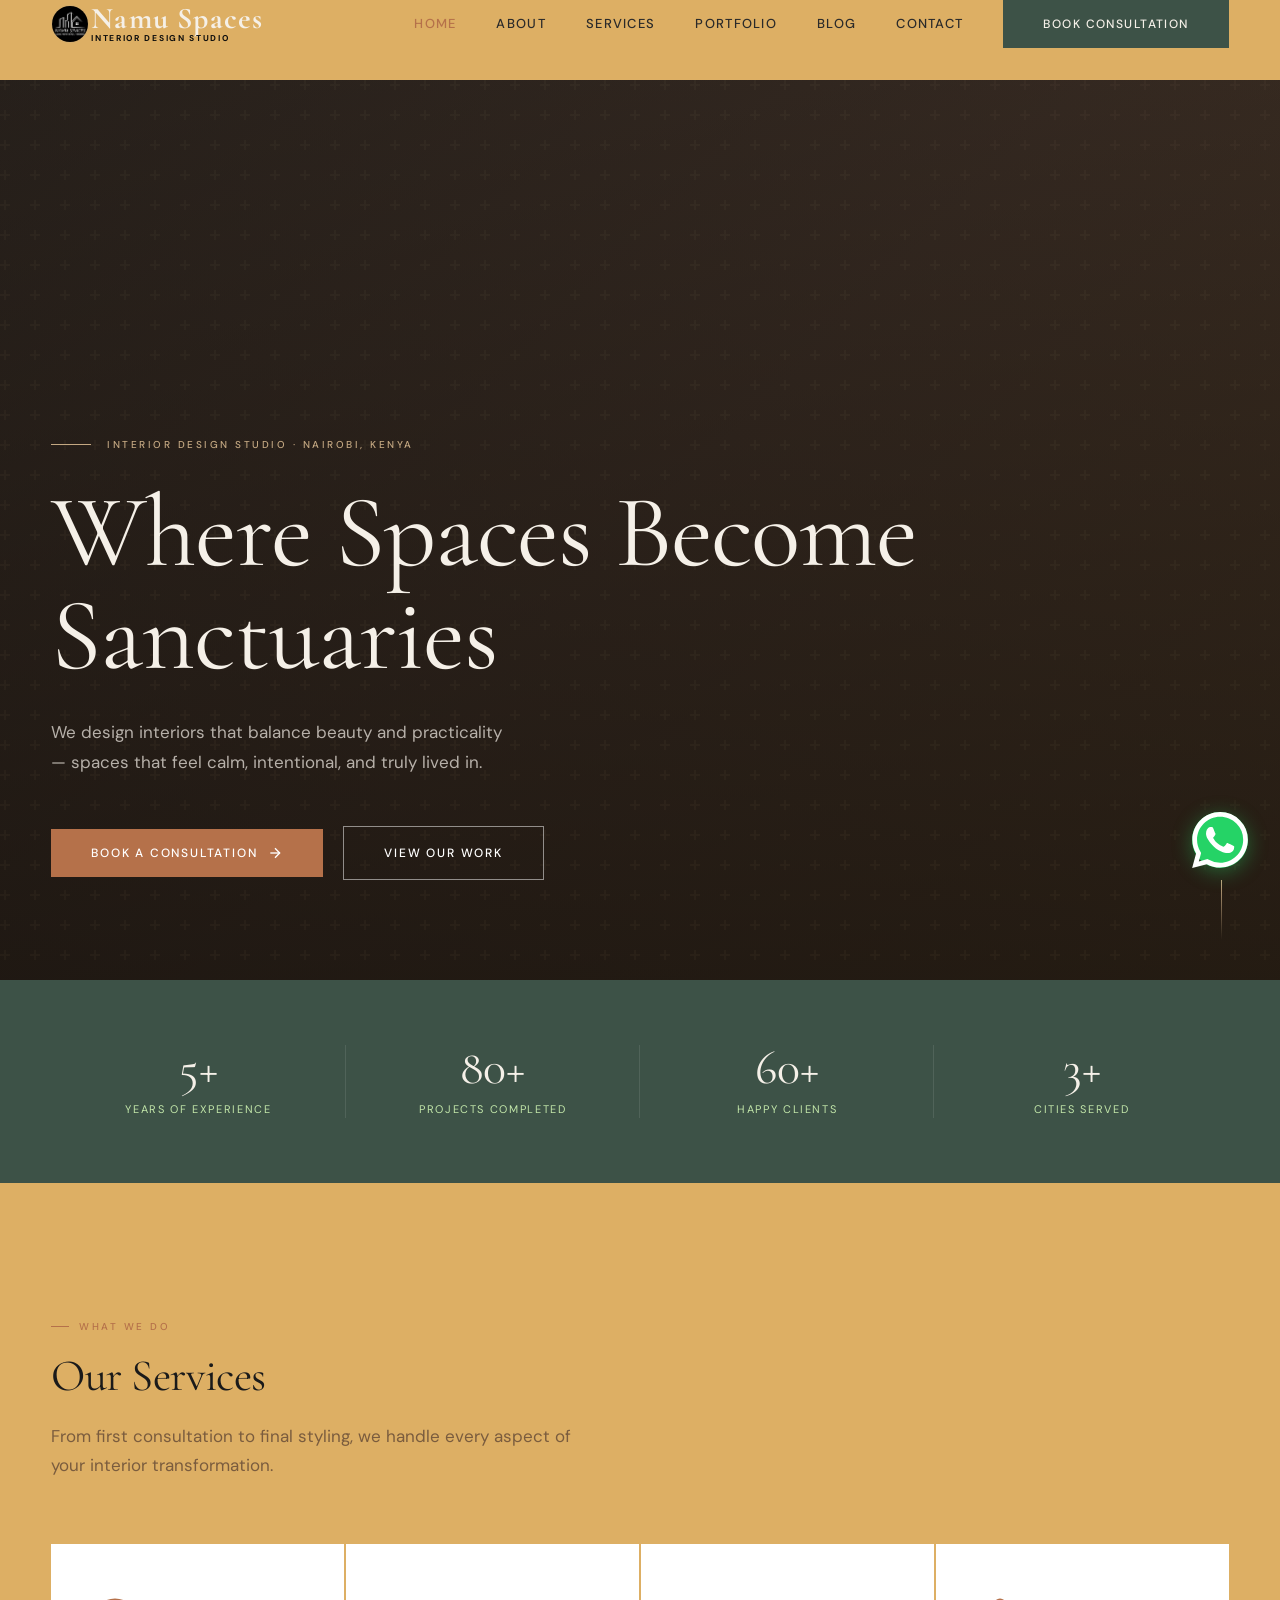
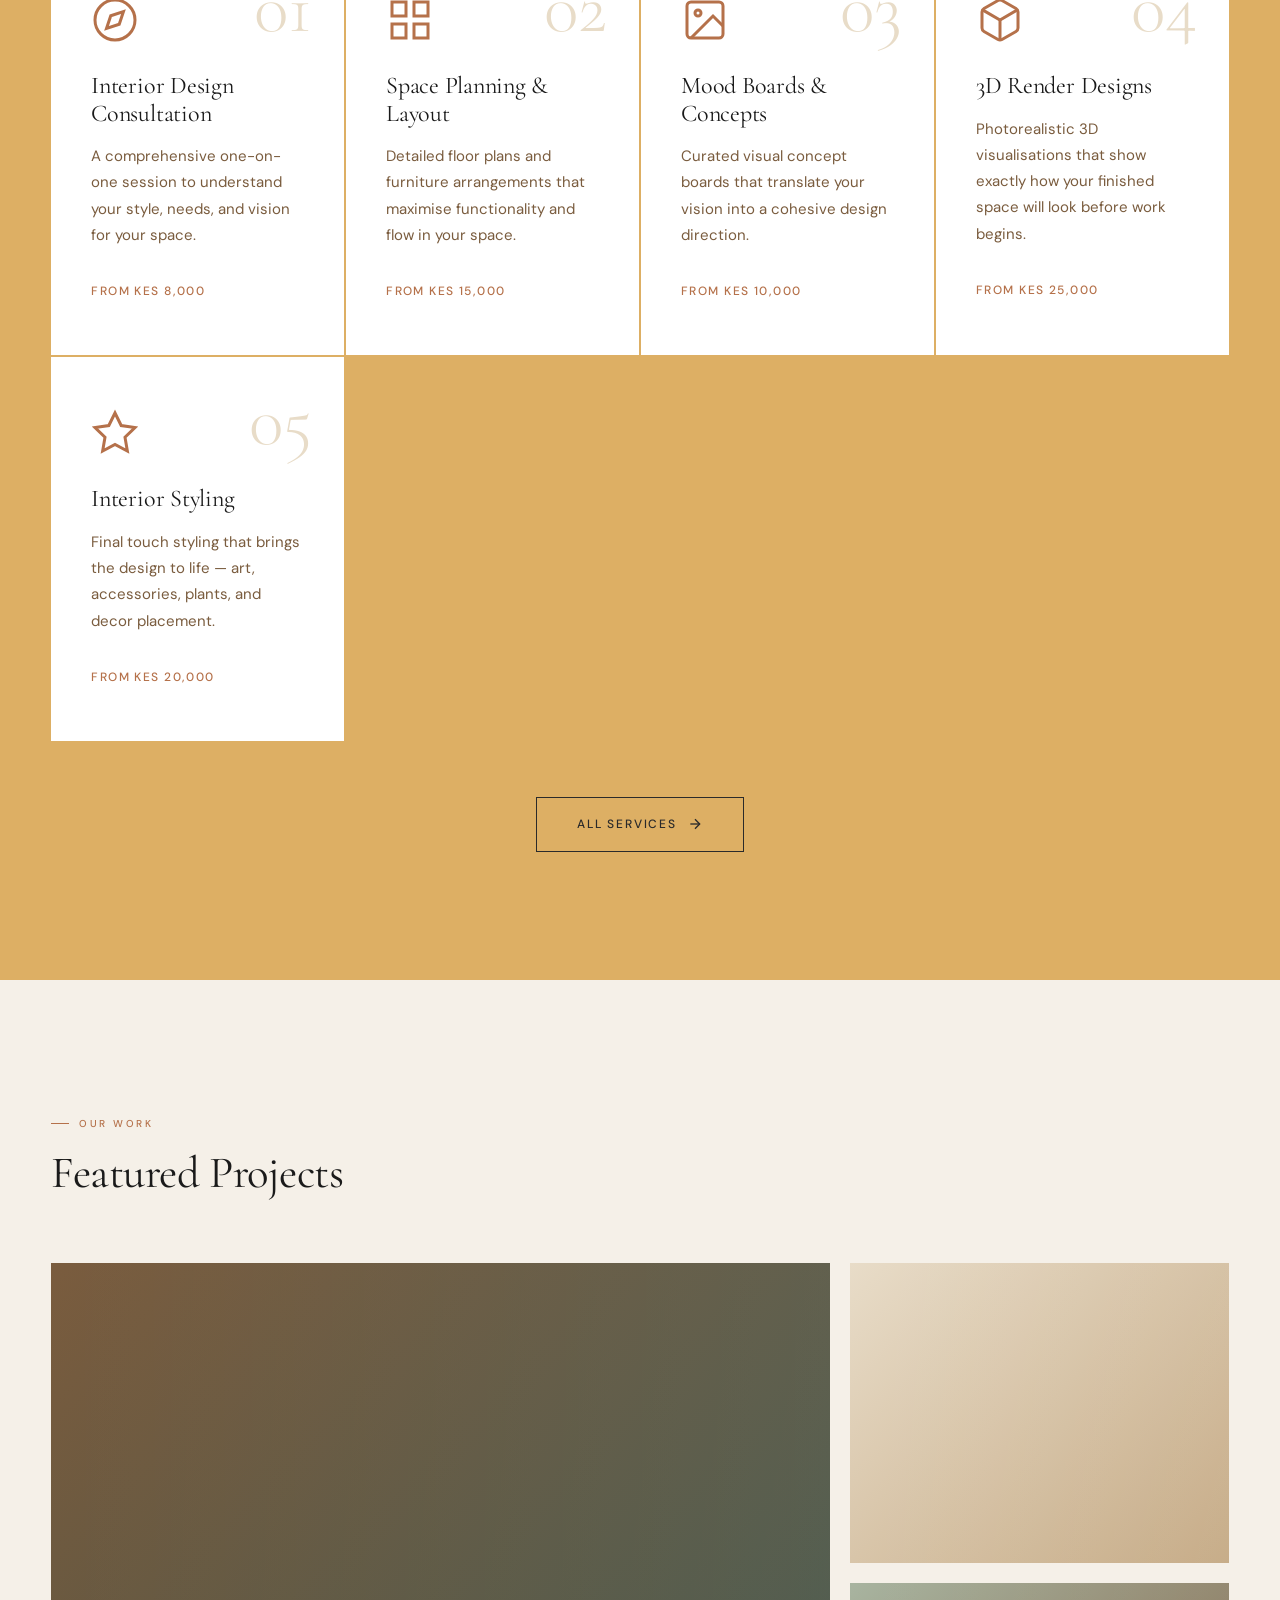
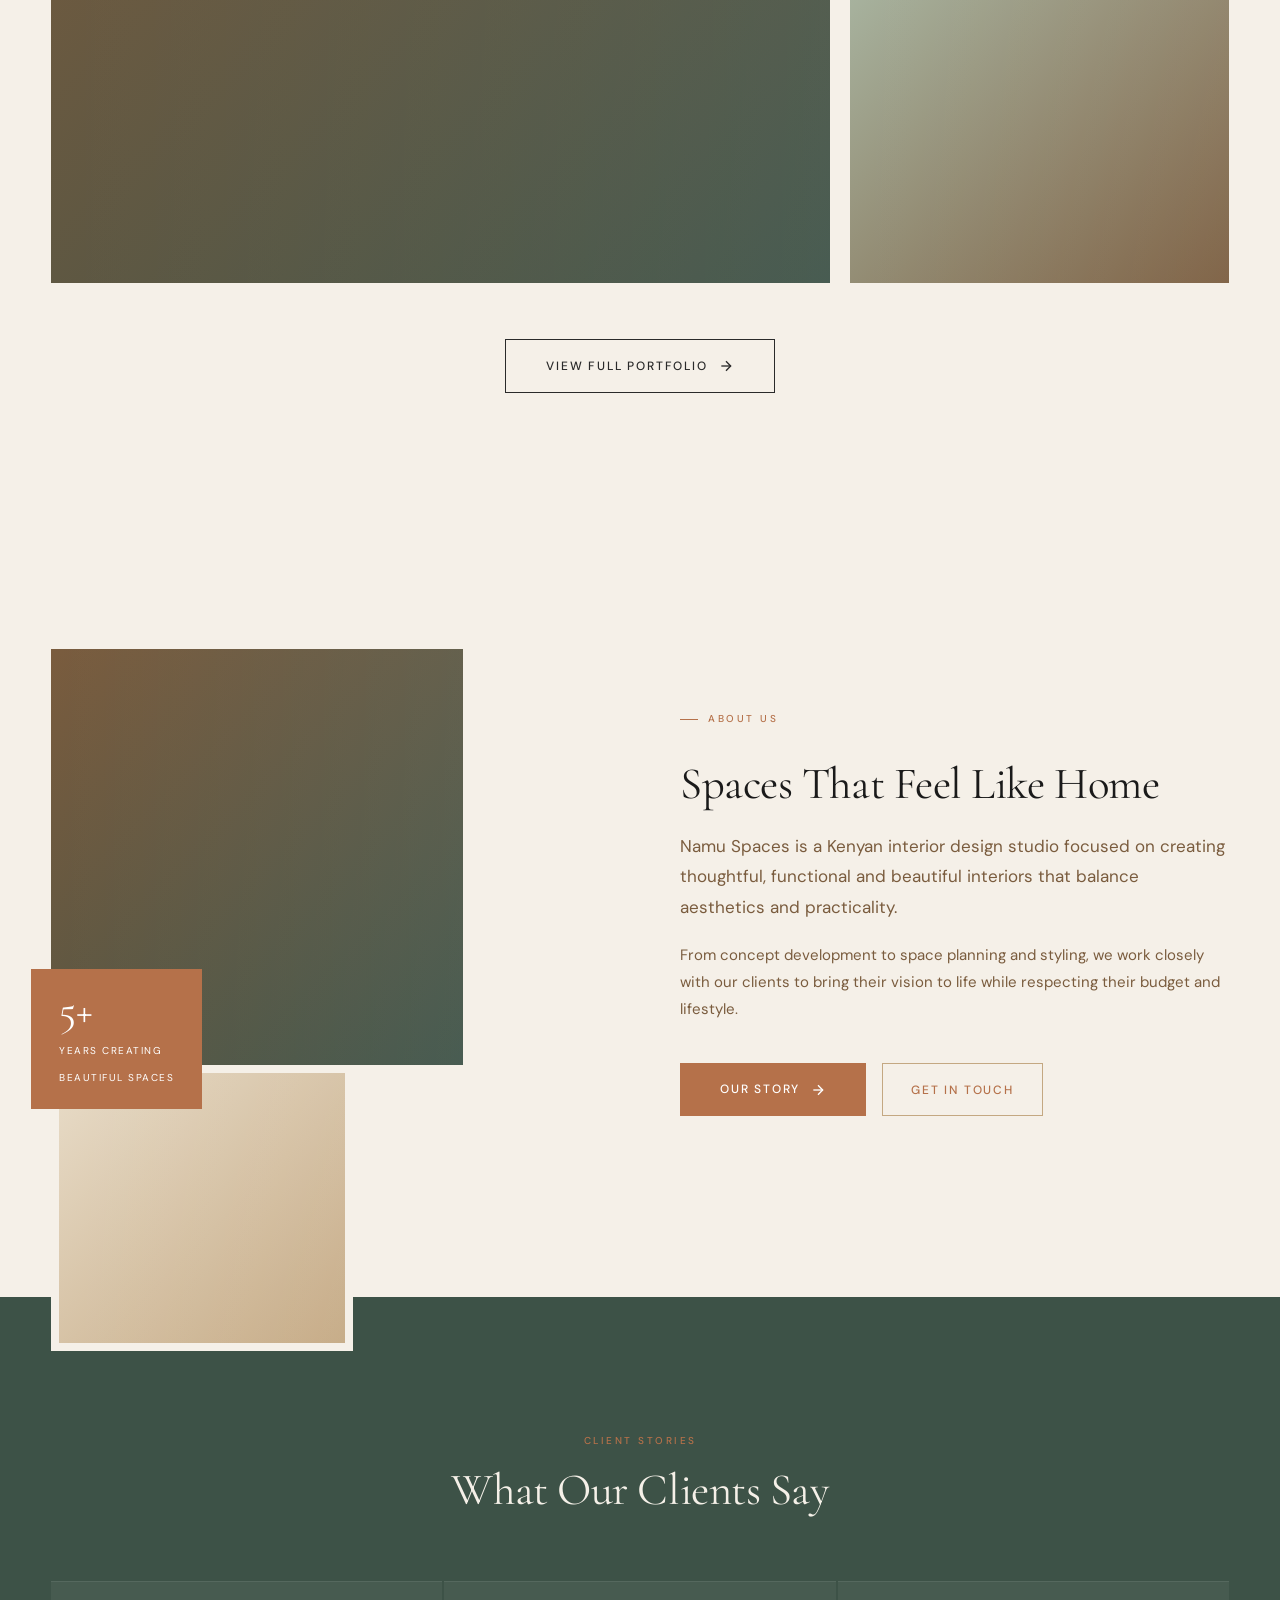
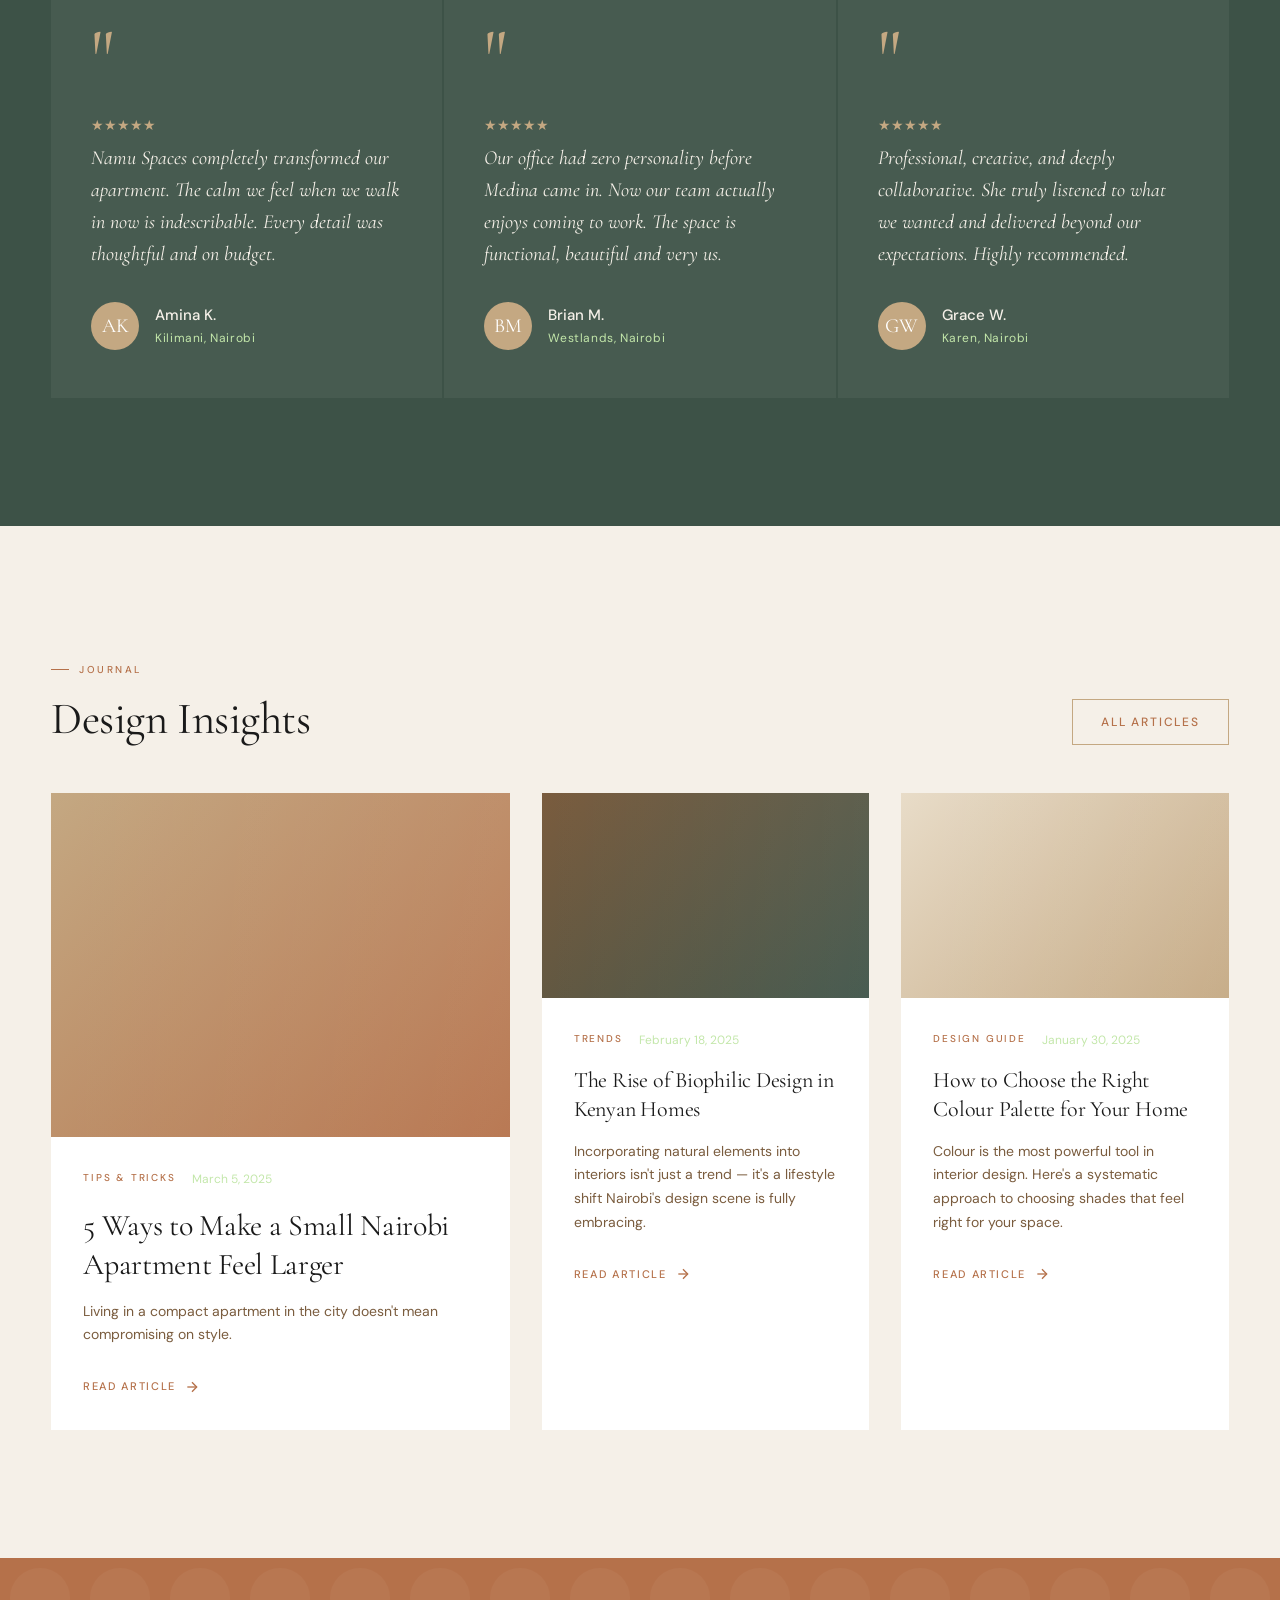
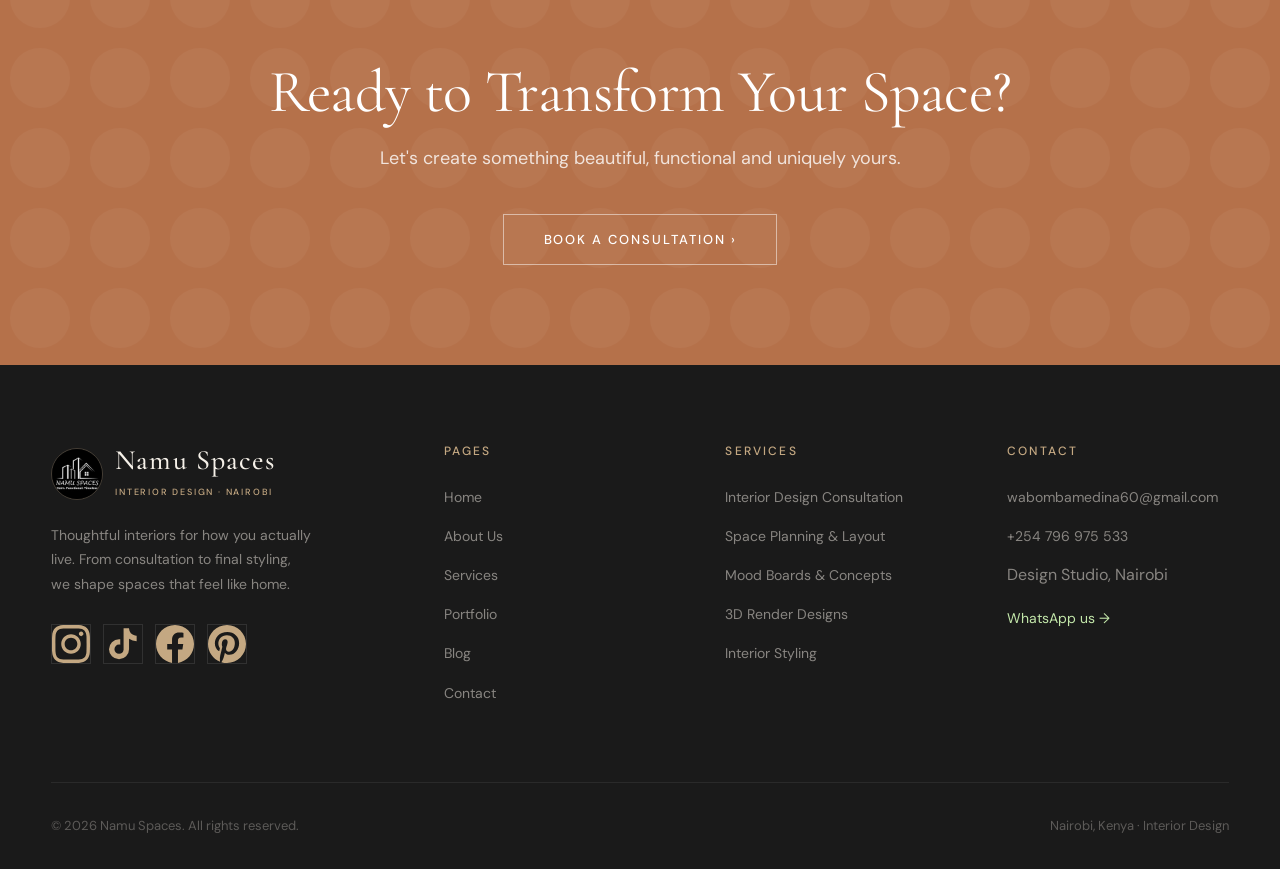
==== commit bd371b5c: "Update meta tags and section backgrounds in index.html" ====
--- a/index.html
+++ b/index.html
@@ -3,12 +3,12 @@
 <head>
   <meta charset="UTF-8">
   <meta name="viewport" content="width=device-width, initial-scale=1.0">
-  <meta name="description" content="Namu Spaces  Interior Design Studio in Nairobi, Kenya. Functional, calm, and intentional spaces. Consultation, space planning, 3D renders and styling.">
+  <meta name="description" content="Namu Spaces — Interior Design Studio in Nairobi, Kenya. Functional, calm, and intentional spaces. Consultation, space planning, 3D renders and styling.">
   <meta name="keywords" content="interior design Nairobi, interior designer Kenya, space planning Nairobi, home styling Nairobi, Namu Spaces">
-  <meta property="og:title" content="Namu Spaces  Interior Design Studio Nairobi">
+  <meta property="og:title" content="Namu Spaces — Interior Design Studio Nairobi">
   <meta property="og:description" content="Functional. Calm. Intentional Spaces. Nairobi's thoughtful interior design studio.">
   <meta name="robots" content="index, follow">
-  <title>Namu Spaces  Interior Design Studio | Nairobi, Kenya</title>
+  <title>Namu Spaces Interior Design Studio | Nairobi, Kenya</title>
   <link rel="stylesheet" href="css/style.css">
 </head>
 <body data-page="home">
@@ -17,10 +17,10 @@
   <section id="hero" style="margin-top:var(--nav-h)"></section>
   <div class="stats-bar" id="stats-bar"></div>
   <section id="services-preview" style="padding:var(--section-pad) 0"></section>
-  <section id="portfolio-preview" style="padding:var(--section-pad) 0;background:var(--clay)"></section>
+  <section id="portfolio-preview" style="padding:var(--section-pad) 0;background:var(--cream)"></section>
   <section id="about-preview" style="padding:var(--section-pad) 0"></section>
   <section id="testimonials" style="padding:var(--section-pad) 0;background:var(--forest)"></section>
-  <section id="blog-preview" style="padding:var(--section-pad) 0;background:var(--clay)"></section>
+  <section id="blog-preview" style="padding:var(--section-pad) 0;background:var(--cream)"></section>
   <div class="cta-banner">
     <div class="container" style="position:relative;z-index:1">
       <h2>Ready to Transform Your Space?</h2>
@@ -31,6 +31,8 @@
   <footer id="footer"></footer>
   <div class="whatsapp-float" id="whatsapp-float"></div>
   <div class="modal-overlay" id="inquiry-modal"></div>
+  <script src="js/db.js"></script>
+  
   <script src="js/main.js"></script>
 </body>
 </html>
--- a/css/style.css
+++ b/css/style.css
@@ -17,25 +17,11 @@
   --forest:    #3D5247;
   --charcoal:  #2A2A2A;
   --ink:       #1A1A1A;
-  --mist:      #A8B4A0;
-  --warm-beige:#f2e6d9;
-   --beige-light:#faf3eb;
-  --beige-dark:#d9c9b8;
-  --wood:#a67b5b;
-  --brass:#d4af37;
-  --stone:#c4bcb0;
-  --text-primary:#4a3f37;
-  --text-secondary:#7a6a5c;
-  --background:#faf3eb;
-  --accent-fabric:#d6c4b0;
-
-
+  --mist: #c3e7aa;
   --font-display: 'Cormorant Garamond', Georgia, serif;
   --font-body:    'DM Sans', sans-serif;
-
   --ease-smooth: cubic-bezier(0.25, 0.46, 0.45, 0.94);
   --ease-out:    cubic-bezier(0.0, 0.0, 0.2, 1);
-
   --nav-h: 80px;
   --radius: 2px;
   --section-pad: clamp(80px, 10vw, 140px);
@@ -52,8 +38,8 @@
 
 body {
   font-family: var(--font-body);
-  background-color: var(--warm-beige);
-  color: var(--text-primary);
+  background-color: #ddaf64;
+  color: rgb(235 195 115 / 95%);
   line-height: 1.7;
   overflow-x: hidden;
 }
@@ -94,19 +80,128 @@
 
 section { padding: var(--section-pad) 0; }
 
-/* ── Navigation ────────────────────────────────────────────── */
+/* ── Logo Image ────────────────────────────────────────────── */
+.nav-logo {
+  display: flex;
+  align-items: center;
+  gap: 11px;
+  text-decoration: none;
+  flex-shrink: 0;
+}
+
+.nav-logo-img {
+  height: 38px;
+  width: 38px;
+  object-fit: cover;
+  border-radius: 50%;
+  display: block;
+  border: 1.5px solid rgba(196,168,130,0.35);
+  transition: border-color 0.3s, transform 0.3s;
+  flex-shrink: 0;
+}
+
+#navbar.scrolled .nav-logo-img {
+  border-color: rgb(215 172 112 / 55%);
+}
+
+.nav-logo-img:hover {
+  border-color: var(--terracotta);
+  transform: scale(1.06);
+}
+
+.nav-logo-text {
+  display: flex;
+  flex-direction: column;
+  gap: 1px;
+}
+
+.nav-logo-name {
+  font-family: var(--font-display);
+  font-size: 30px;
+  font-weight: bolder;
+  color: var(--ink);
+  letter-spacing: 0.04em;
+  line-height: 1;
+}
+
+/* White name when nav is over dark hero */
+#navbar:not(.scrolled) .nav-logo-name {
+  color: var(--cream);
+}
+
+.nav-logo-tagline {
+  font-size: 8.5px;
+  letter-spacing: 0.2em;
+  text-transform: uppercase;
+  color: #0e0e0d;
+  font-weight: bolder;
+  line-height: 1;
+}
+
+/* Mobile menu logo */
+.mobile-menu-logo {
+  width: 60px;
+  height: 60px;
+  object-fit: cover;
+  border-radius: 50%;
+  border: 2px solid rgba(196,168,130,0.4);
+  margin-bottom: 6px;
+}
+
+/* Footer logo */
+.footer-logo-wrap {
+  display: flex;
+  align-items: center;
+  gap: 12px;
+  margin-bottom: 20px;
+  text-decoration: none;
+}
+
+.footer-logo-img {
+  height: 52px;
+  width: 52px;
+  object-fit: cover;
+  border-radius: 50%;
+  display: block;
+  border: 1.5px solid rgba(196,168,130,0.25);
+  transition: border-color 0.3s, transform 0.3s;
+  flex-shrink: 0;
+}
+
+.footer-logo-img:hover {
+  border-color: var(--clay);
+  transform: scale(1.04);
+}
+
+.footer-logo-text .logo-mark {
+  font-family: var(--font-display);
+  font-size: 22px;
+  color: var(--cream);
+  display: block;
+  letter-spacing: 0.04em;
+  line-height: 1.1;
+}
+
+.footer-logo-text .logo-tagline {
+  font-size: 9px;
+  letter-spacing: 0.2em;
+  text-transform: uppercase;
+  color: var(--clay);
+  font-weight: 500;
+}
 #navbar {
   position: fixed;
-  top: 0; left: 0; right: 0;
+  top: 0;
+  left: 0;
+  right: 0;
   height: var(--nav-h);
   z-index: 1000;
-  transition: background 0.4s var(--ease-smooth), box-shadow 0.4s var(--ease-smooth);
 }
 
 #navbar.scrolled {
-  background: rgba(253, 250, 244, 0.95);
+  background: rgb(235 195 115 / 95%);
   backdrop-filter: blur(20px);
-  box-shadow: 0 1px 0 rgba(0,0,0,0.08);
+  box-shadow: 0 1px 0 rgb(231 216 107 / 8%);
 }
 
 .nav-inner {
@@ -118,13 +213,13 @@
 
 .nav-logo {
   display: flex;
-  flex-direction: column;
+  flex-direction: row;
   gap: 2px;
 }
 
 .logo-mark {
   font-family: var(--font-display);
-  font-size: 52px;
+  font-size: 26px;
   font-weight: 500;
   color: var(--ink);
   letter-spacing: 0.04em;
@@ -196,9 +291,12 @@
 /* Mobile Menu */
 .mobile-menu {
   display: none;
-  position: fixed;
-  top: var(--nav-h); left: 0; right: 0; bottom: 0;
-  background: var(--warm-white);
+  position: relative;
+  top: var(--nav-h);
+  left: 0;
+  right: 0;
+  bottom: 0;
+  background: #d5aa54;
   z-index: 999;
   flex-direction: column;
   align-items: center;
@@ -208,7 +306,7 @@
   pointer-events: none;
   transition: opacity 0.3s var(--ease-smooth);
 }
-.mobile-menu.open { display: flex; opacity: 1; pointer-events: all; }
+.mobile-menu.open {display: flex;opacity: 1;pointer-events: all;}
 .mobile-menu a {
   font-family: var(--font-display);
   font-size: 36px;
@@ -537,7 +635,7 @@
 }
 
 /* ── Portfolio ─────────────────────────────────────────────── */
-#portfolio { background: var(--clay); }
+#portfolio { background: var(--warm-white); }
 
 .portfolio-filters {
   display: flex;
@@ -641,7 +739,7 @@
 }
 
 /* ── About Preview ─────────────────────────────────────────── */
-#about-preview { background: var(--clay); }
+#about-preview { background: var(--cream); }
 
 .about-image-stack {
   position: relative;
@@ -756,7 +854,7 @@
 }
 
 /* ── Blog ──────────────────────────────────────────────────── */
-#blog { background: var(--clay); }
+#blog { background: var(--warm-white); }
 
 .blog-grid {
   display: grid;
@@ -869,7 +967,7 @@
 }
 
 /* ── Contact ───────────────────────────────────────────────── */
-#contact-section { background: var(--clay); }
+#contact-section { background: var(--cream); }
 
 .contact-grid {
   display: grid;
@@ -1313,15 +1411,16 @@
   gap: 40px;
 }
 
-.team-card { text-align: left; }
+.team-card { text-align: center; }
 
 .team-photo {
-  width: 30%;
-  aspect-ratio: 3/4;
+  width: 200px;
+  aspect-ratio: auto;
   background: var(--sand);
   margin-bottom: 24px;
   overflow: hidden;
-  position: relative;
+  position: static;
+  border-radius: 100% 
 }
 
 .team-photo img { transition: transform 0.5s var(--ease-smooth); }
@@ -1331,13 +1430,14 @@
   font-family: var(--font-display);
   font-size: 24px;
   margin-bottom: 6px;
+  color: black;
 }
 
 .team-role {
   font-size: 12px;
   letter-spacing: 0.15em;
   text-transform: uppercase;
-  color: var(--terracotta);
+  color: #3d281c;
   margin-bottom: 16px;
 }
 
